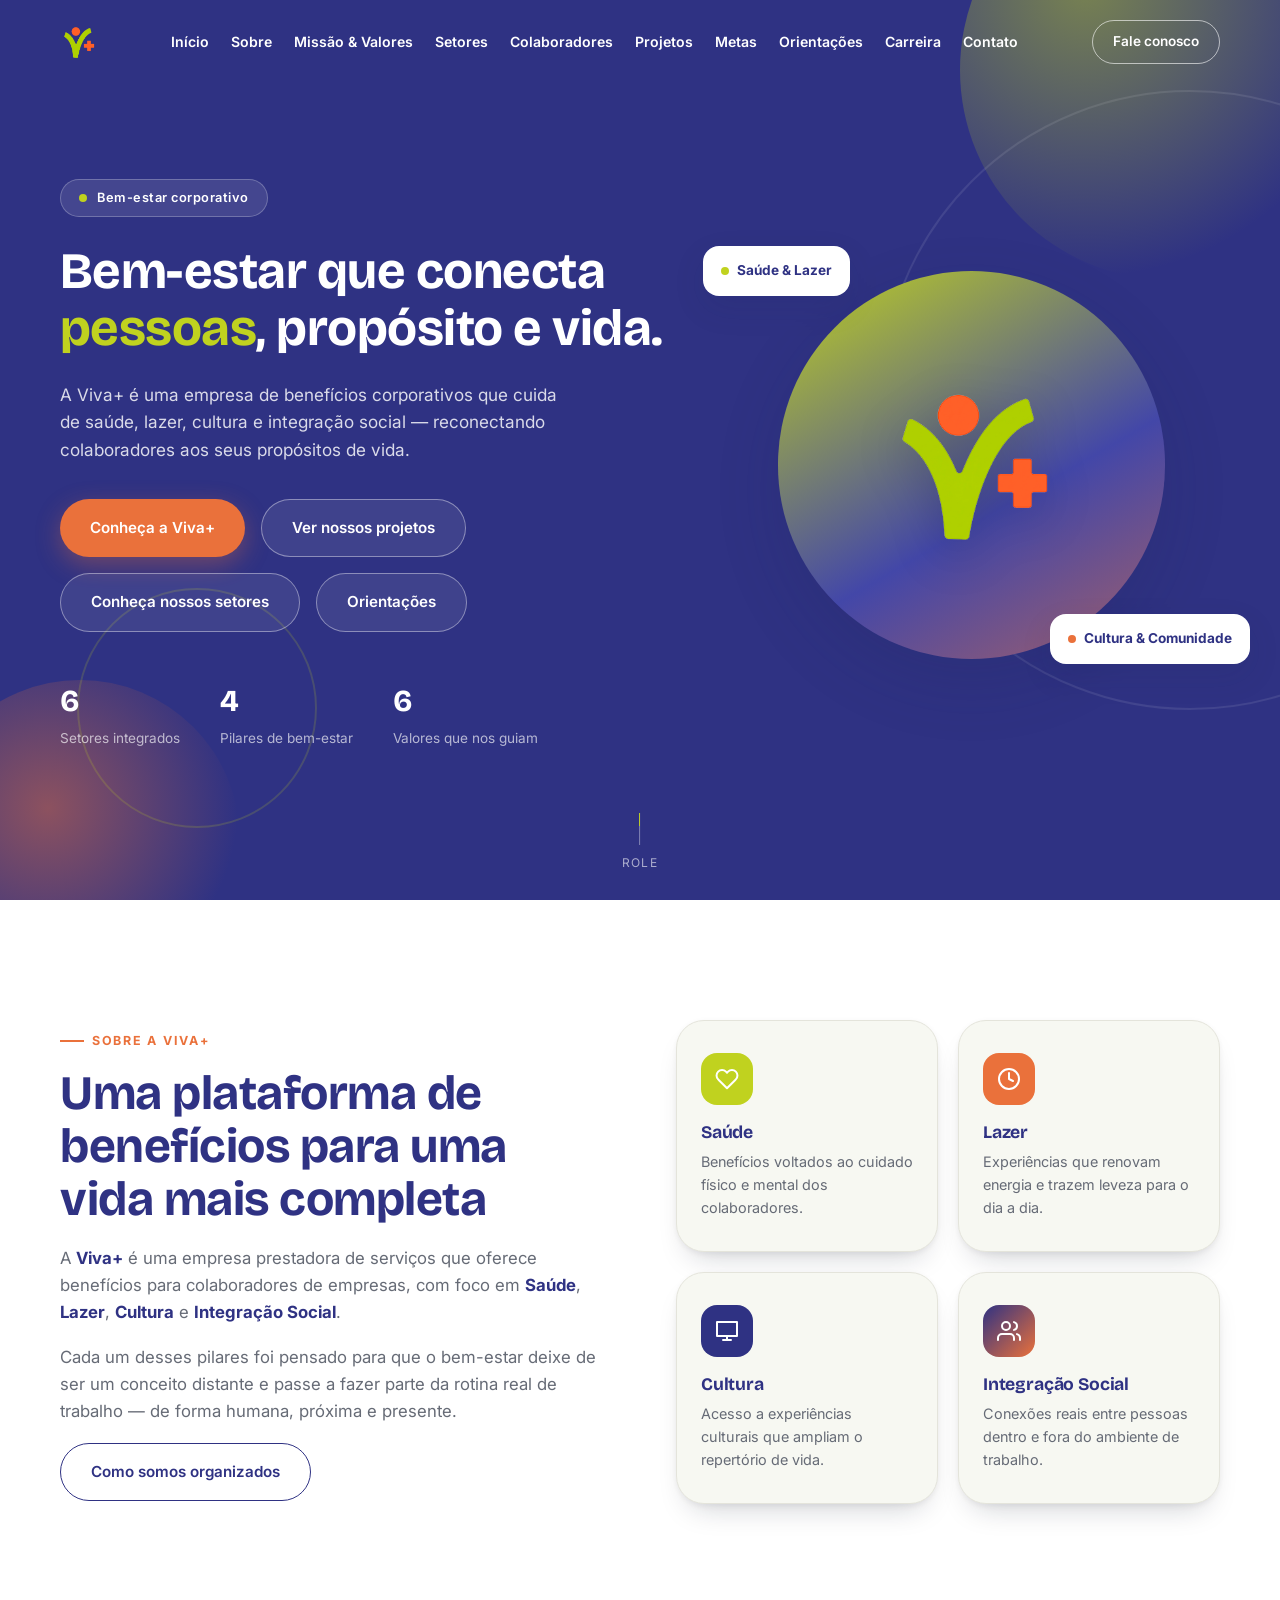
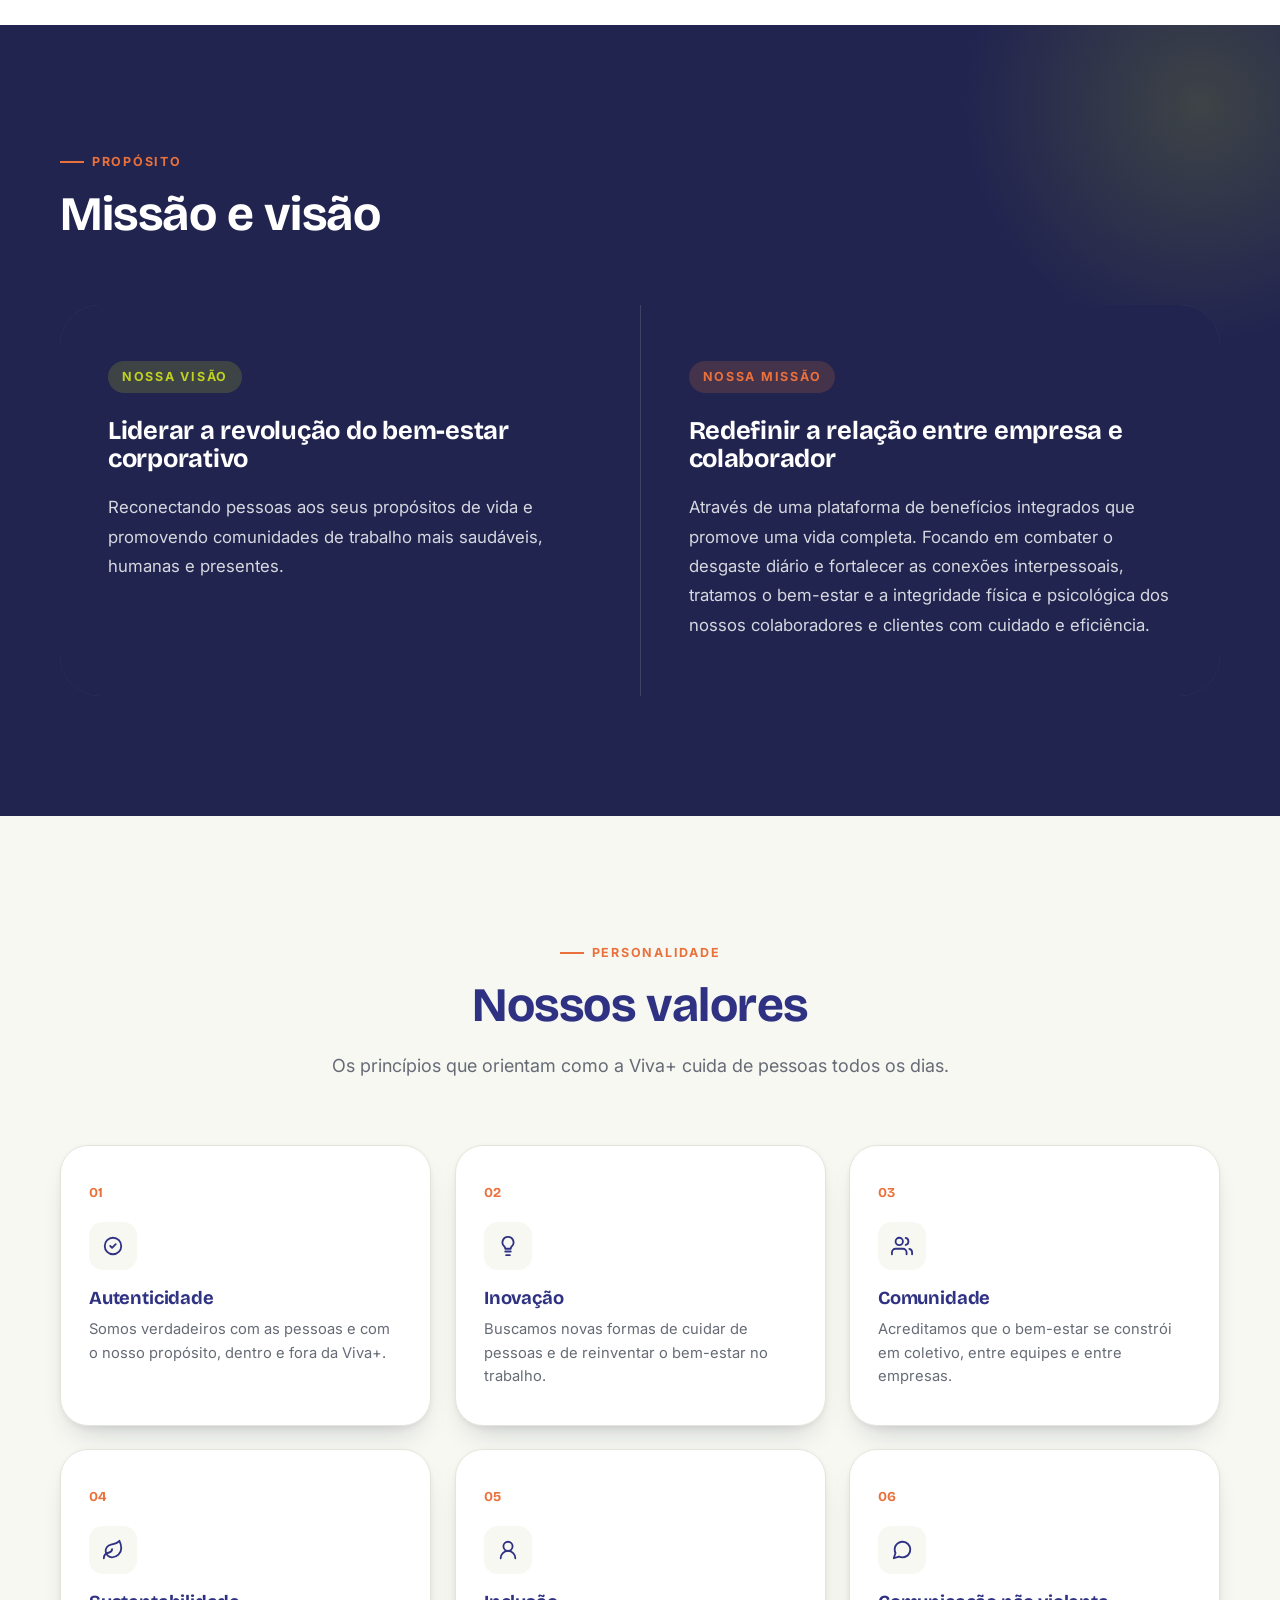
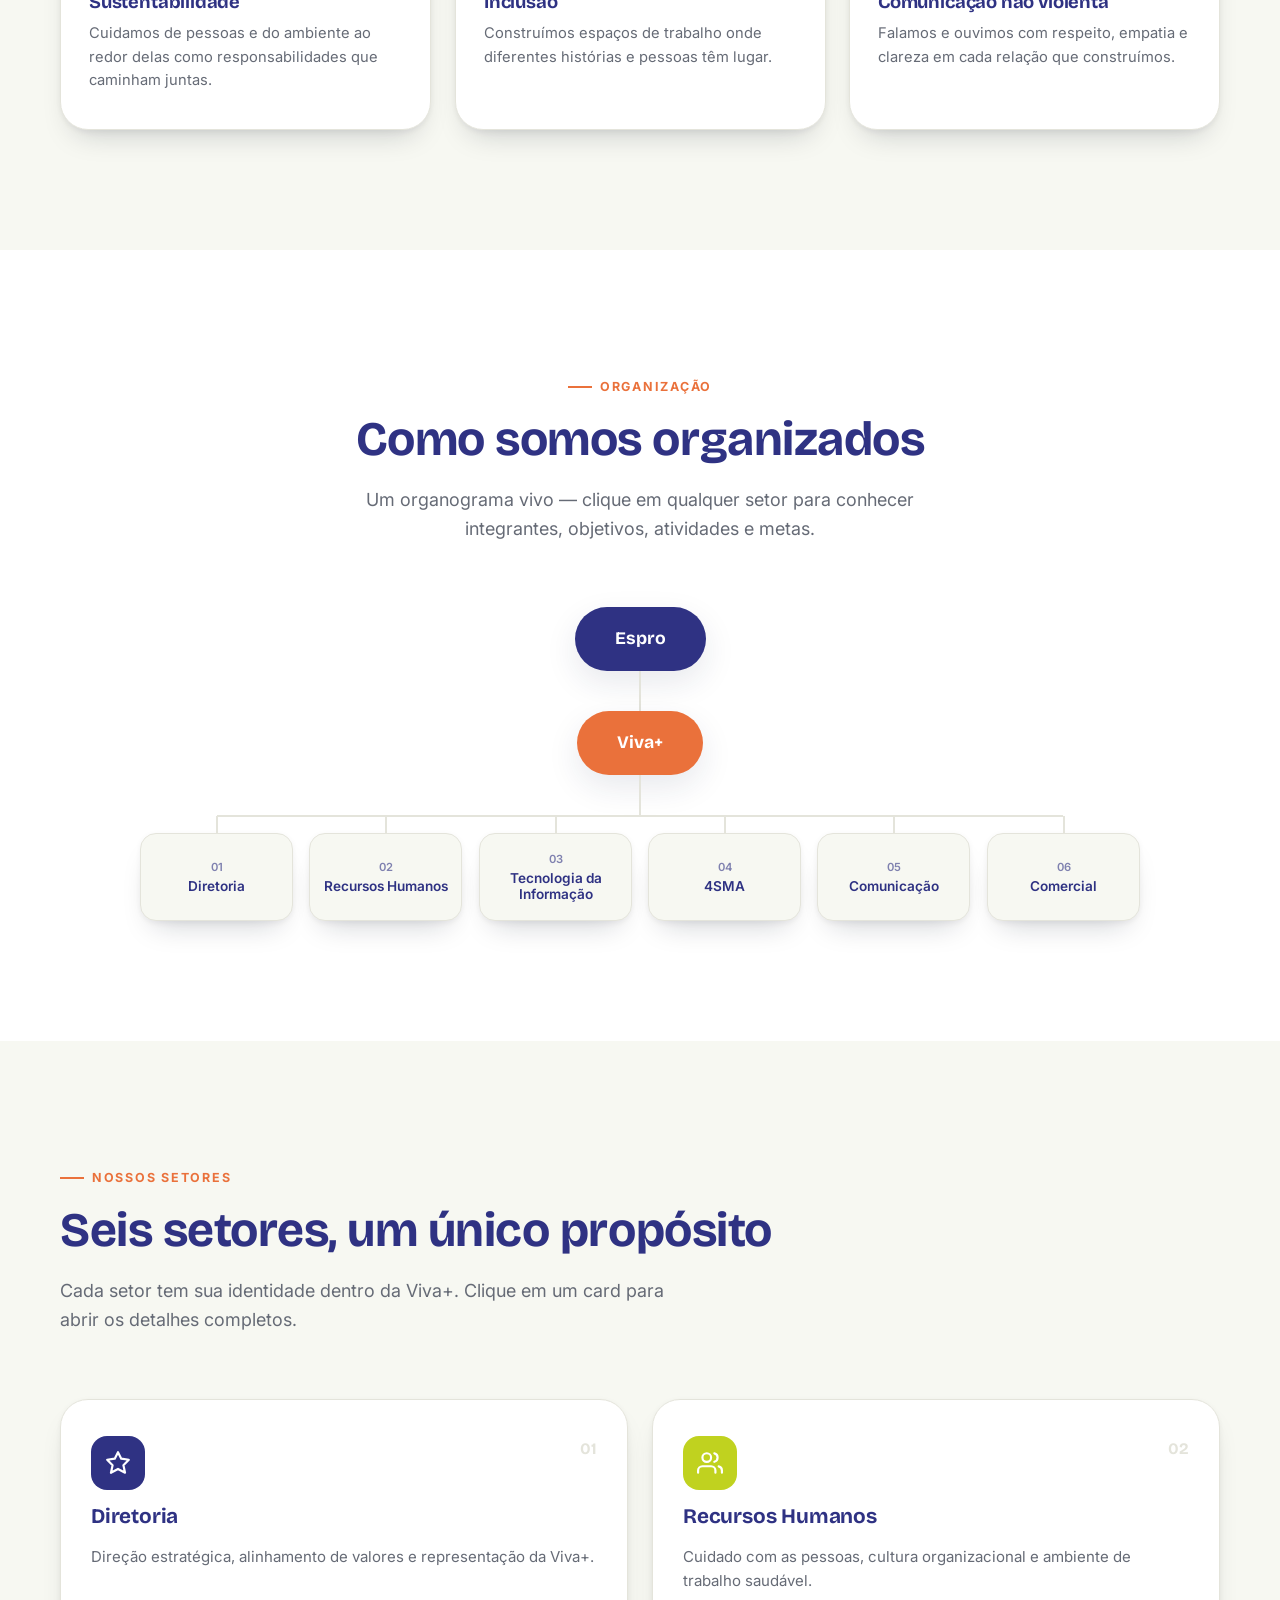
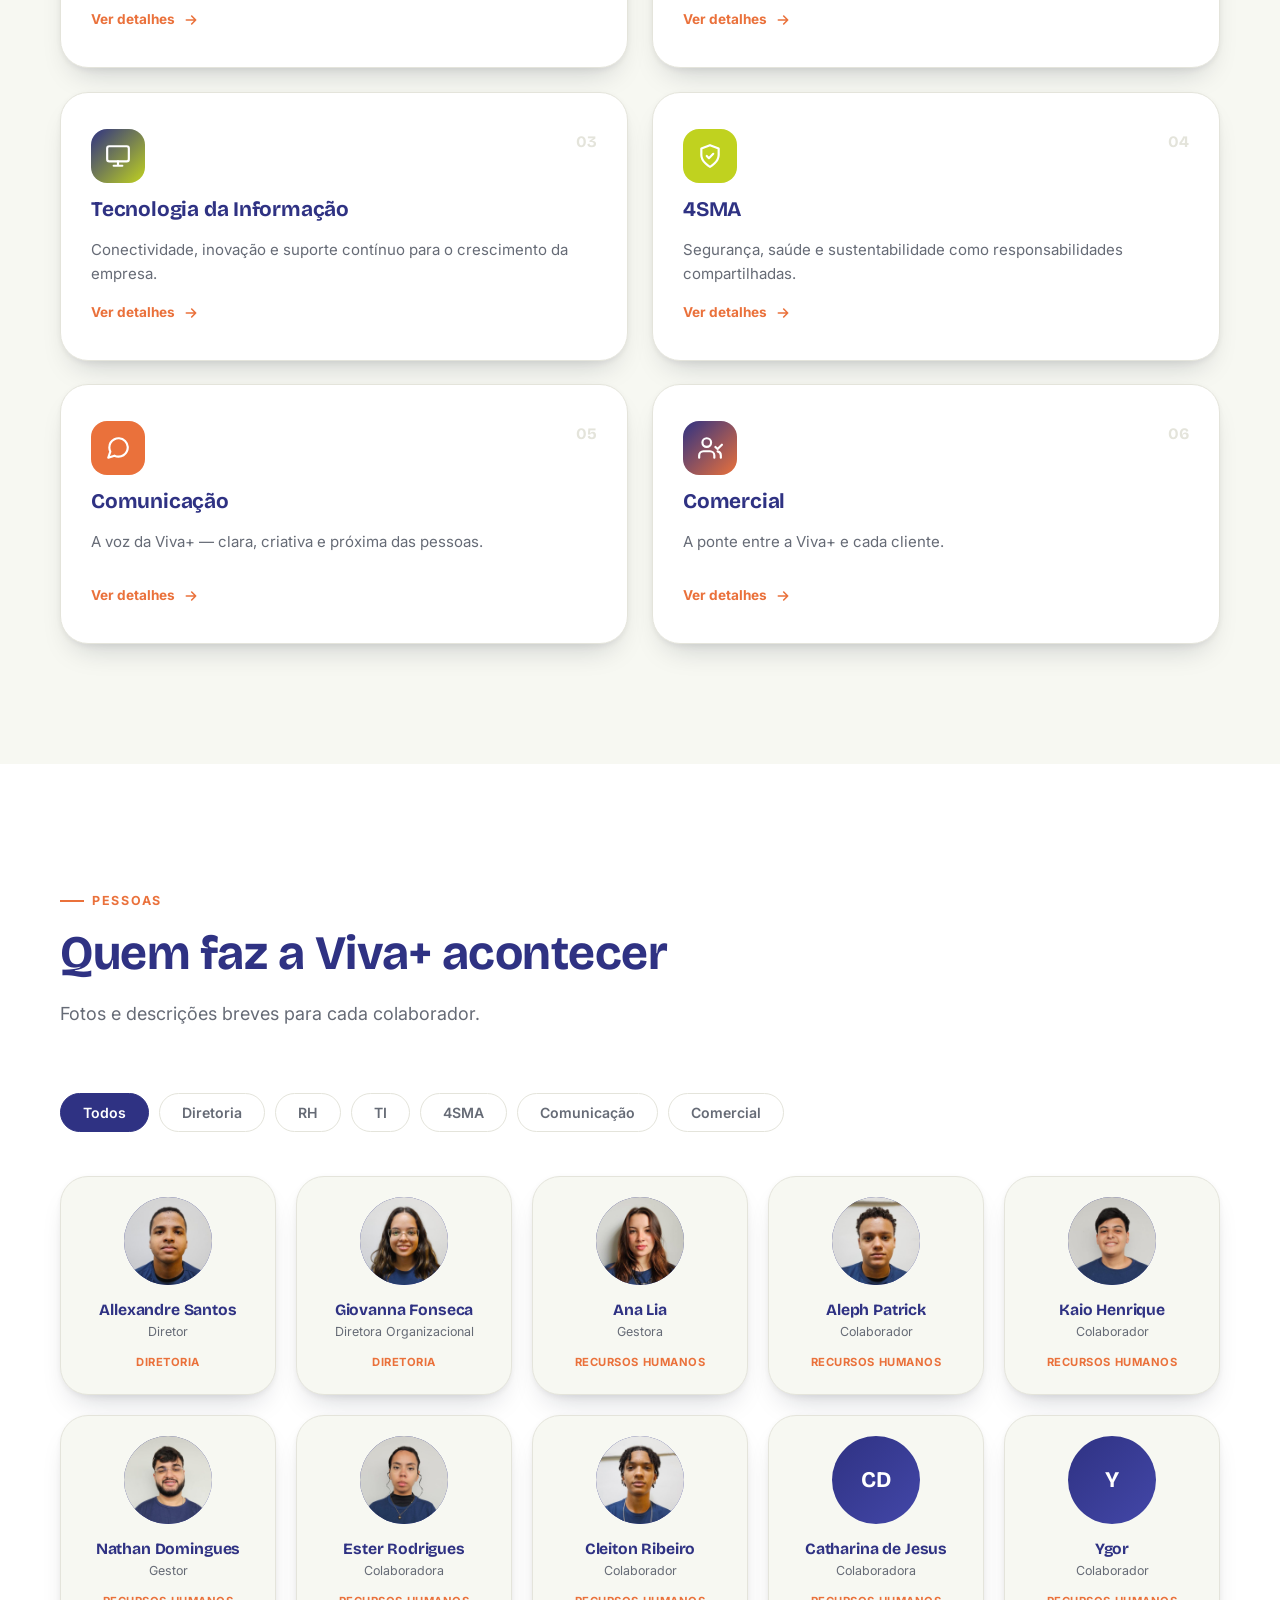
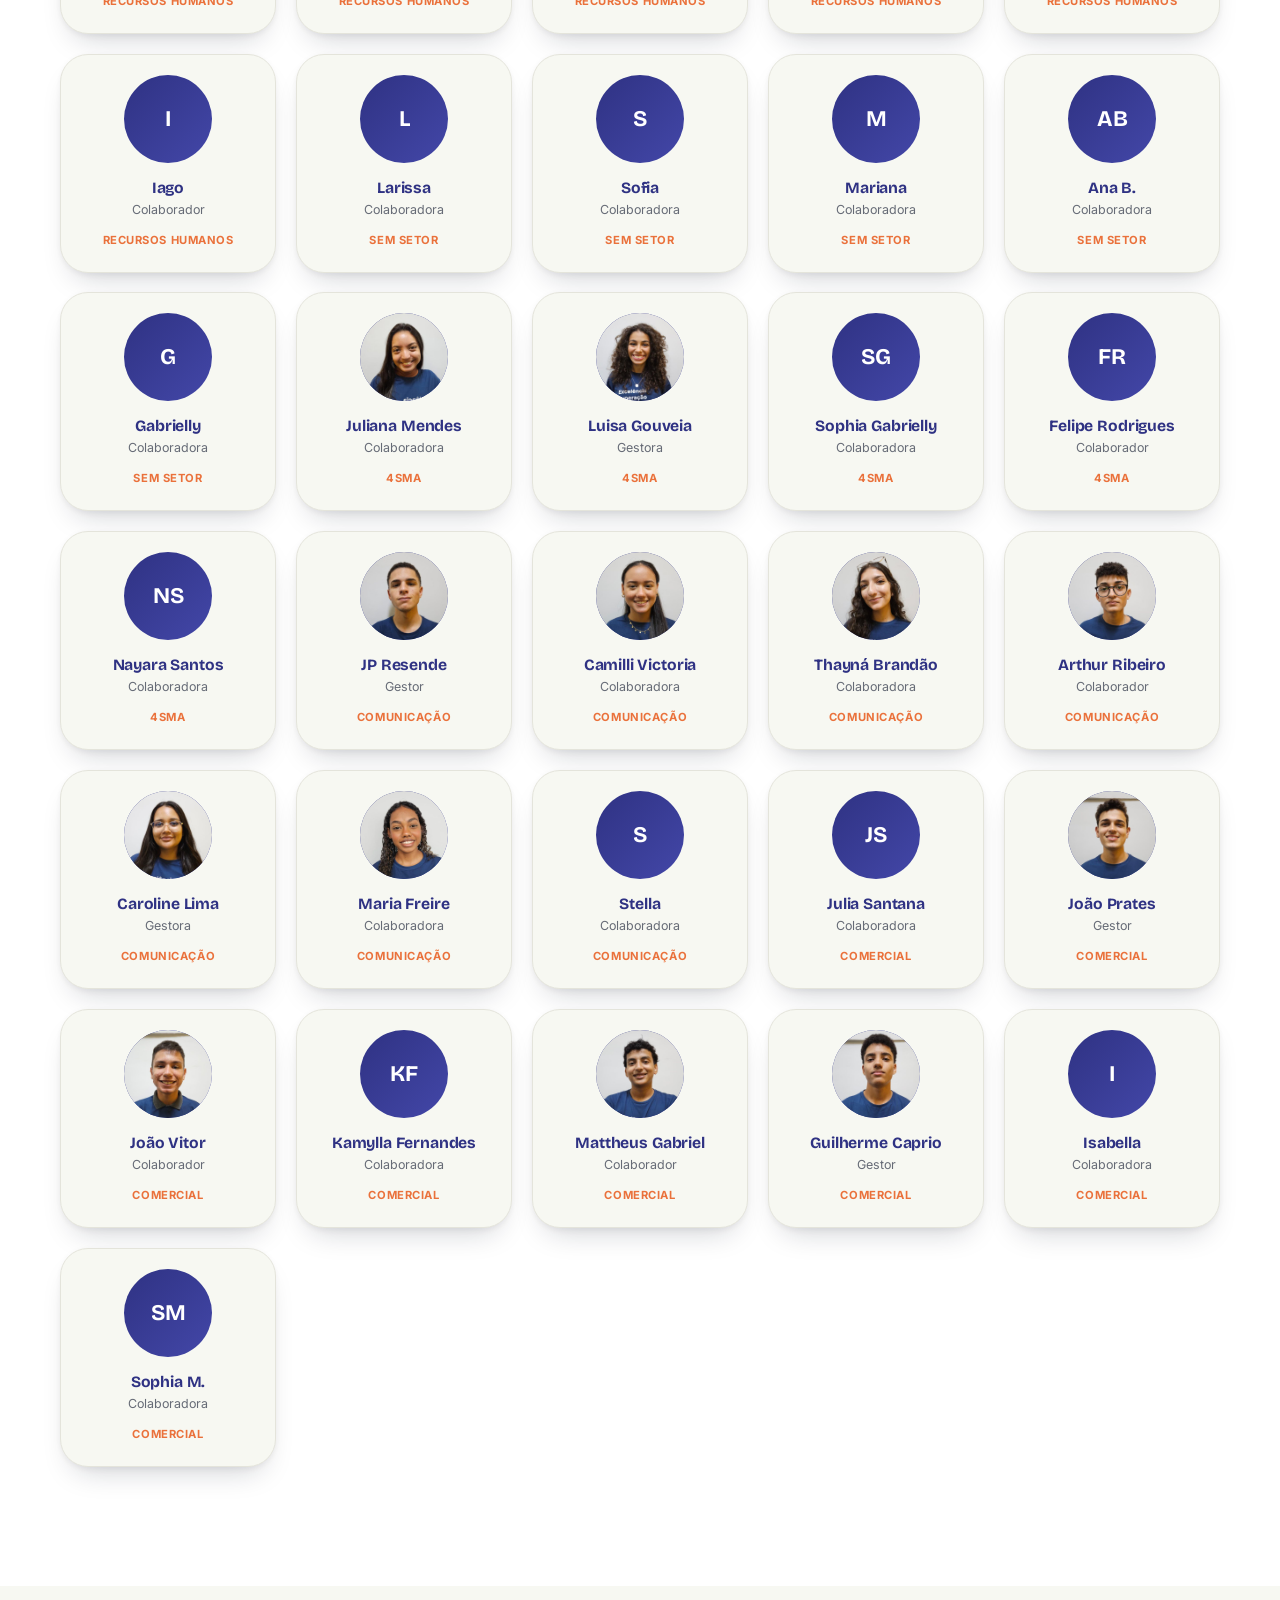
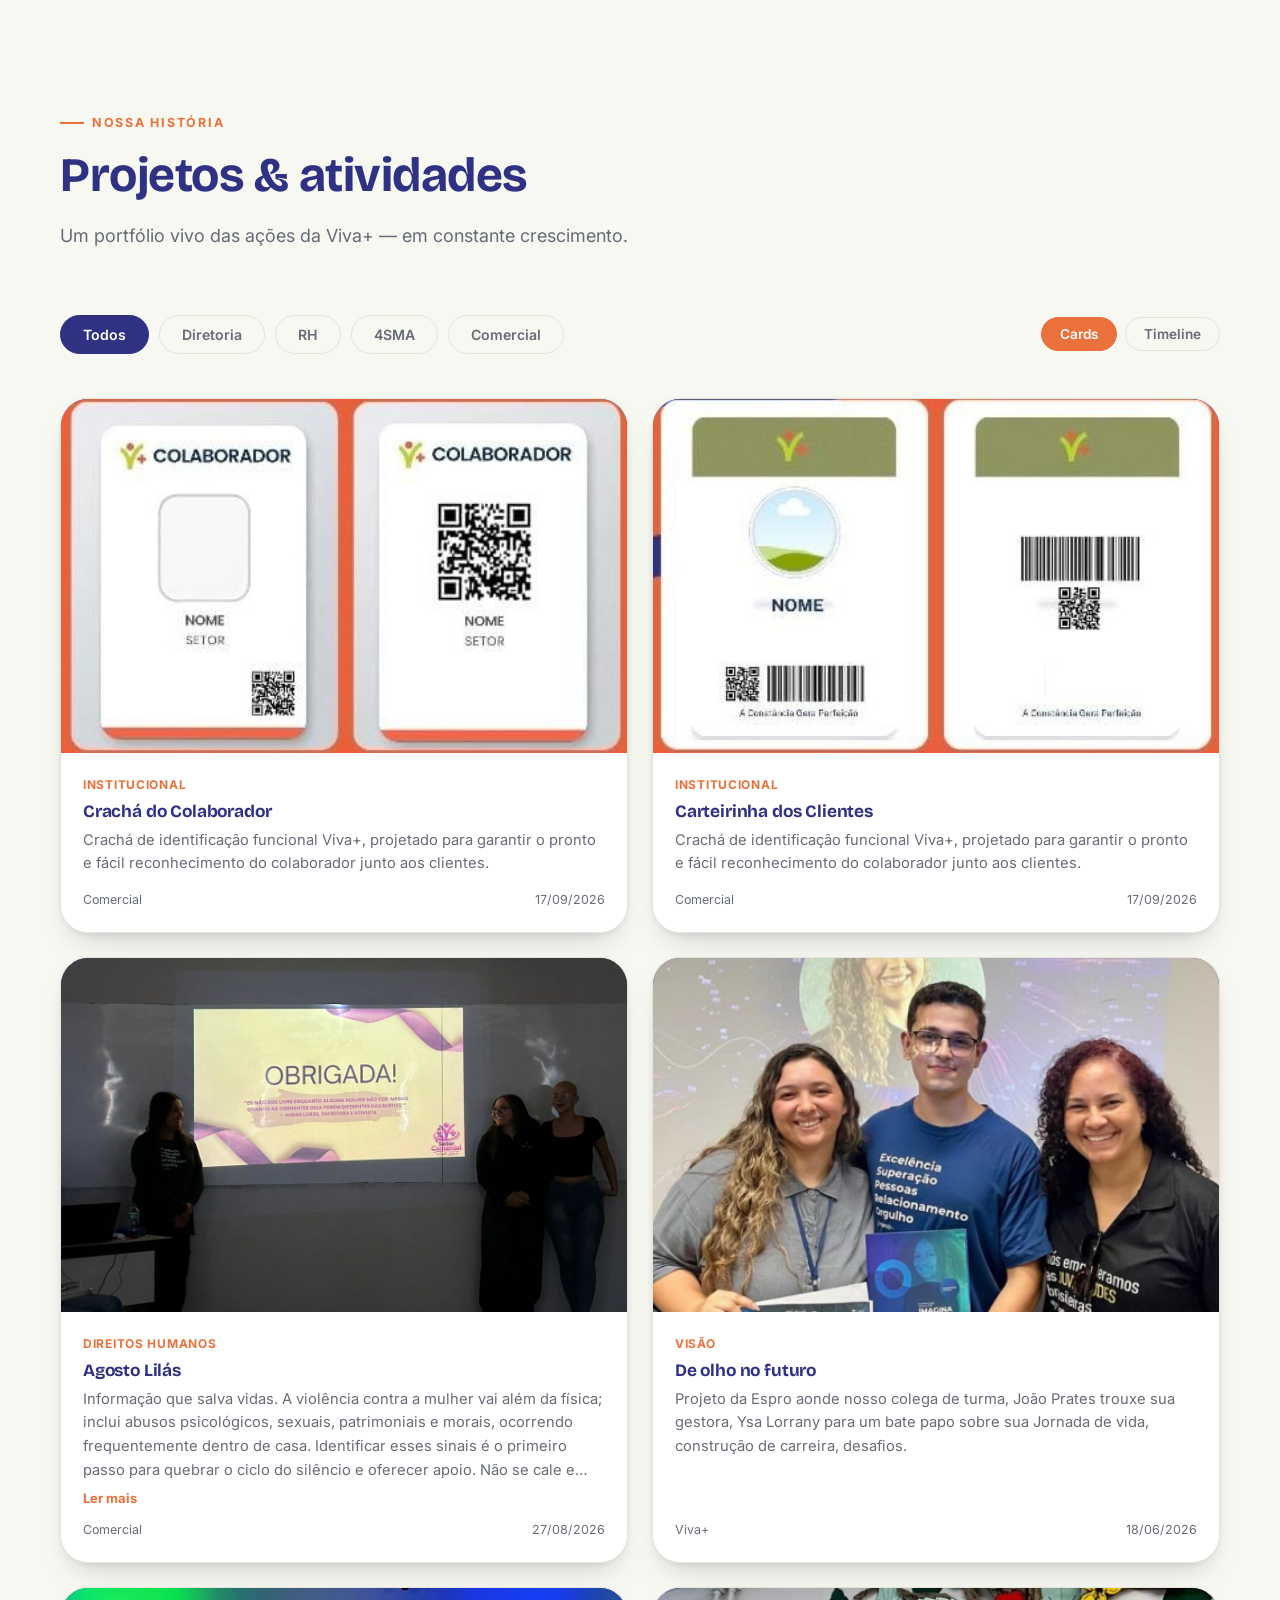
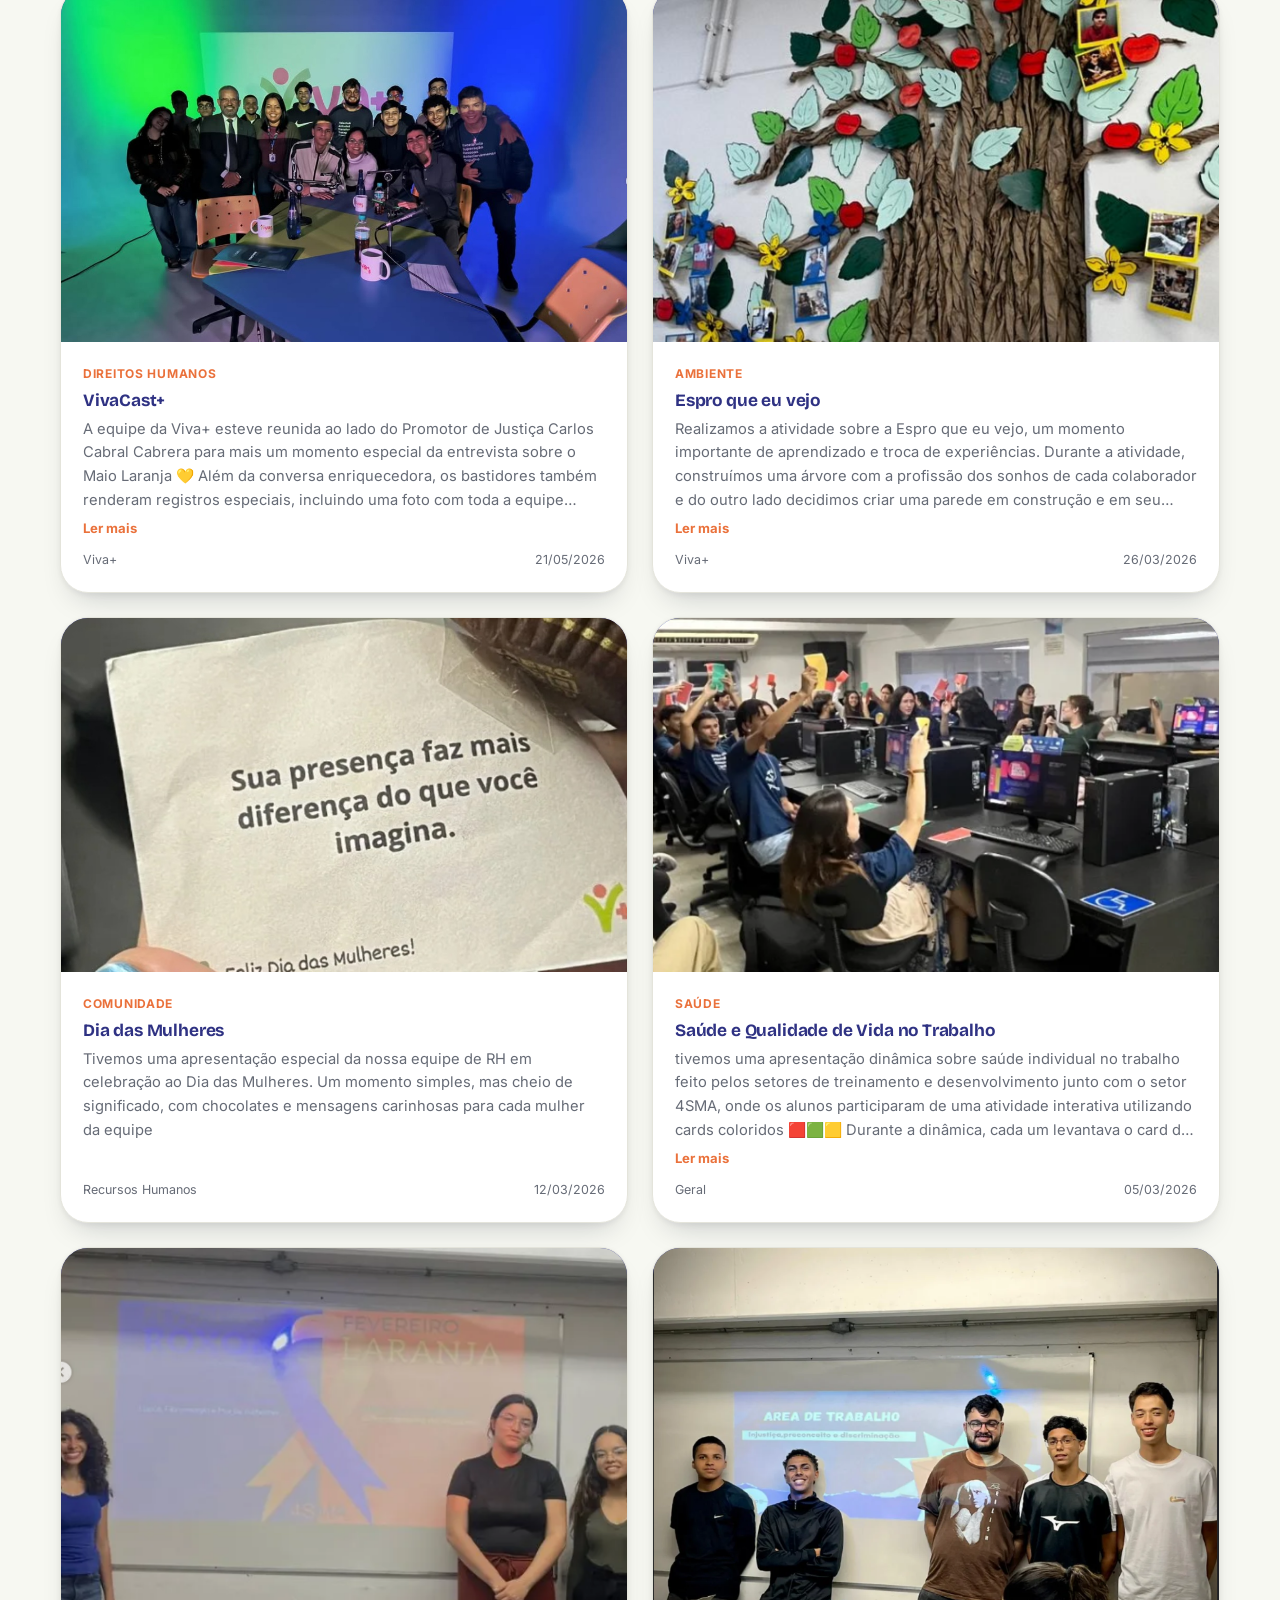
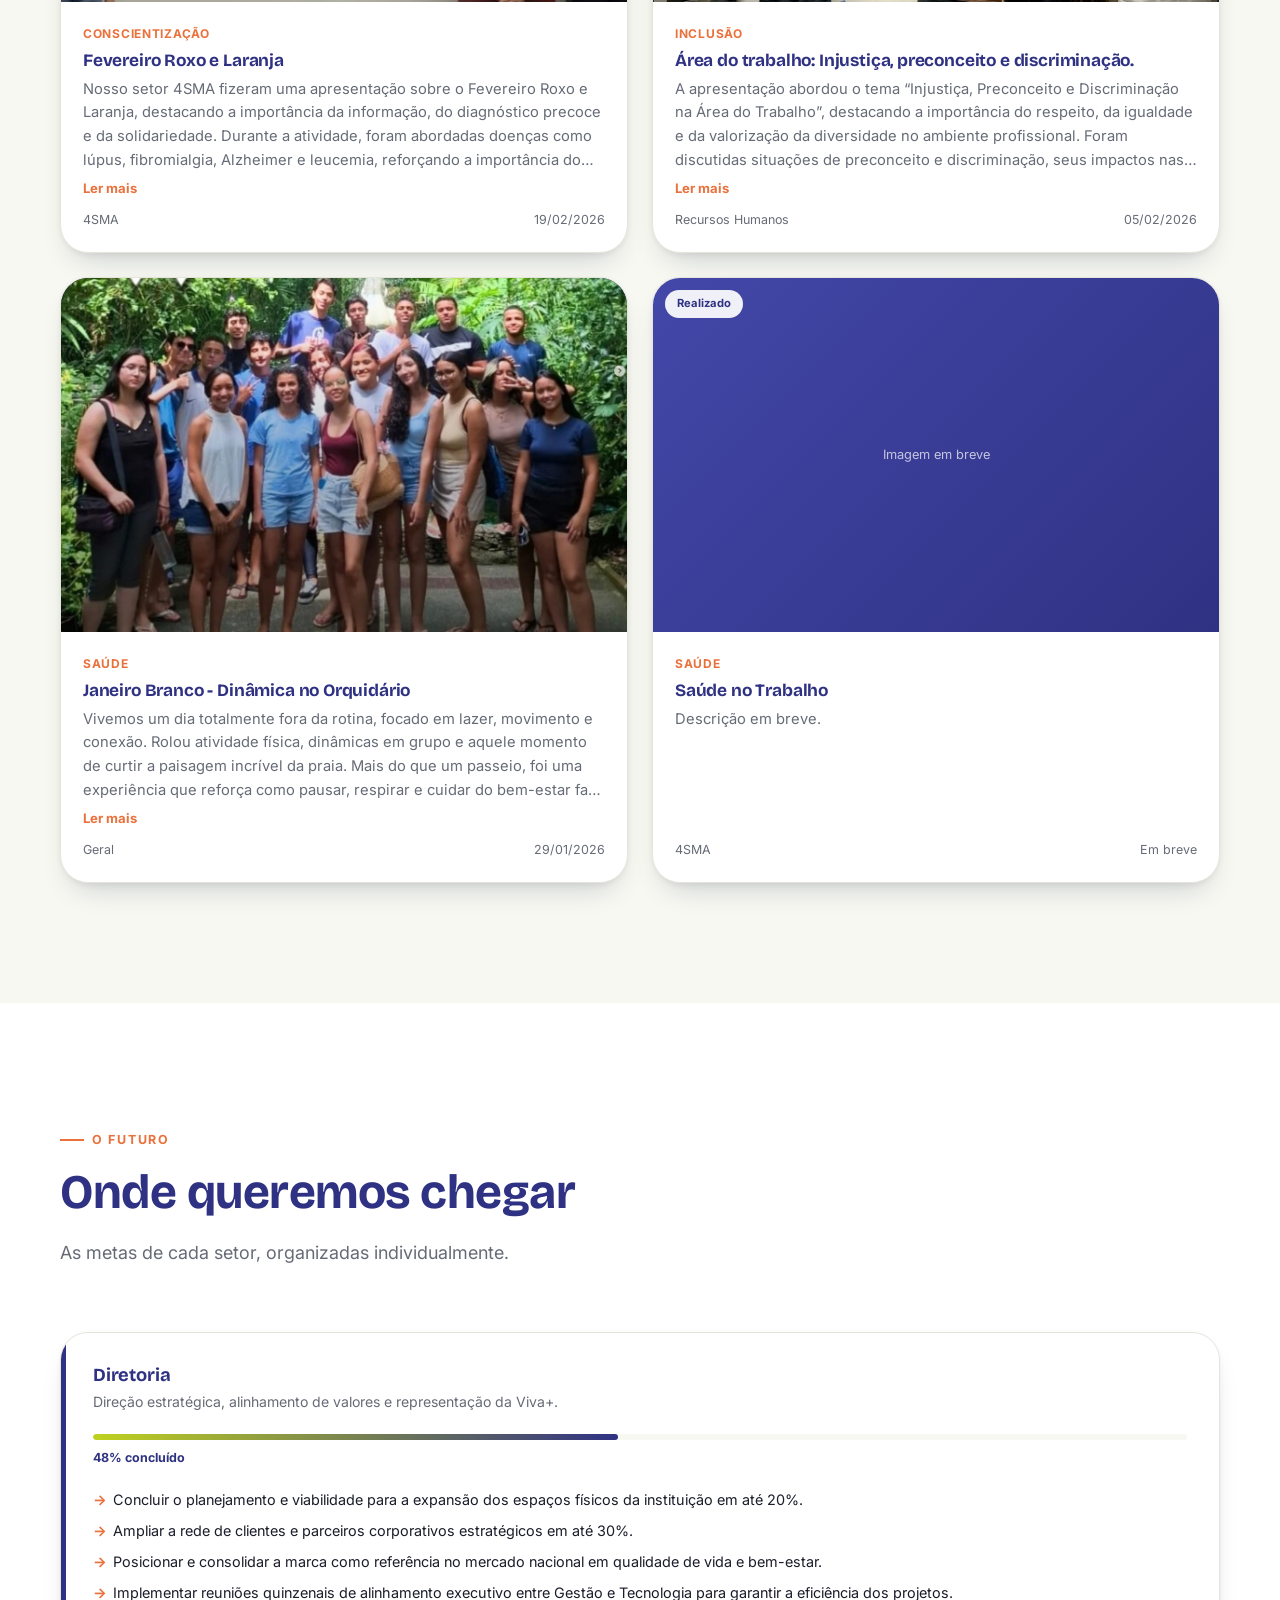
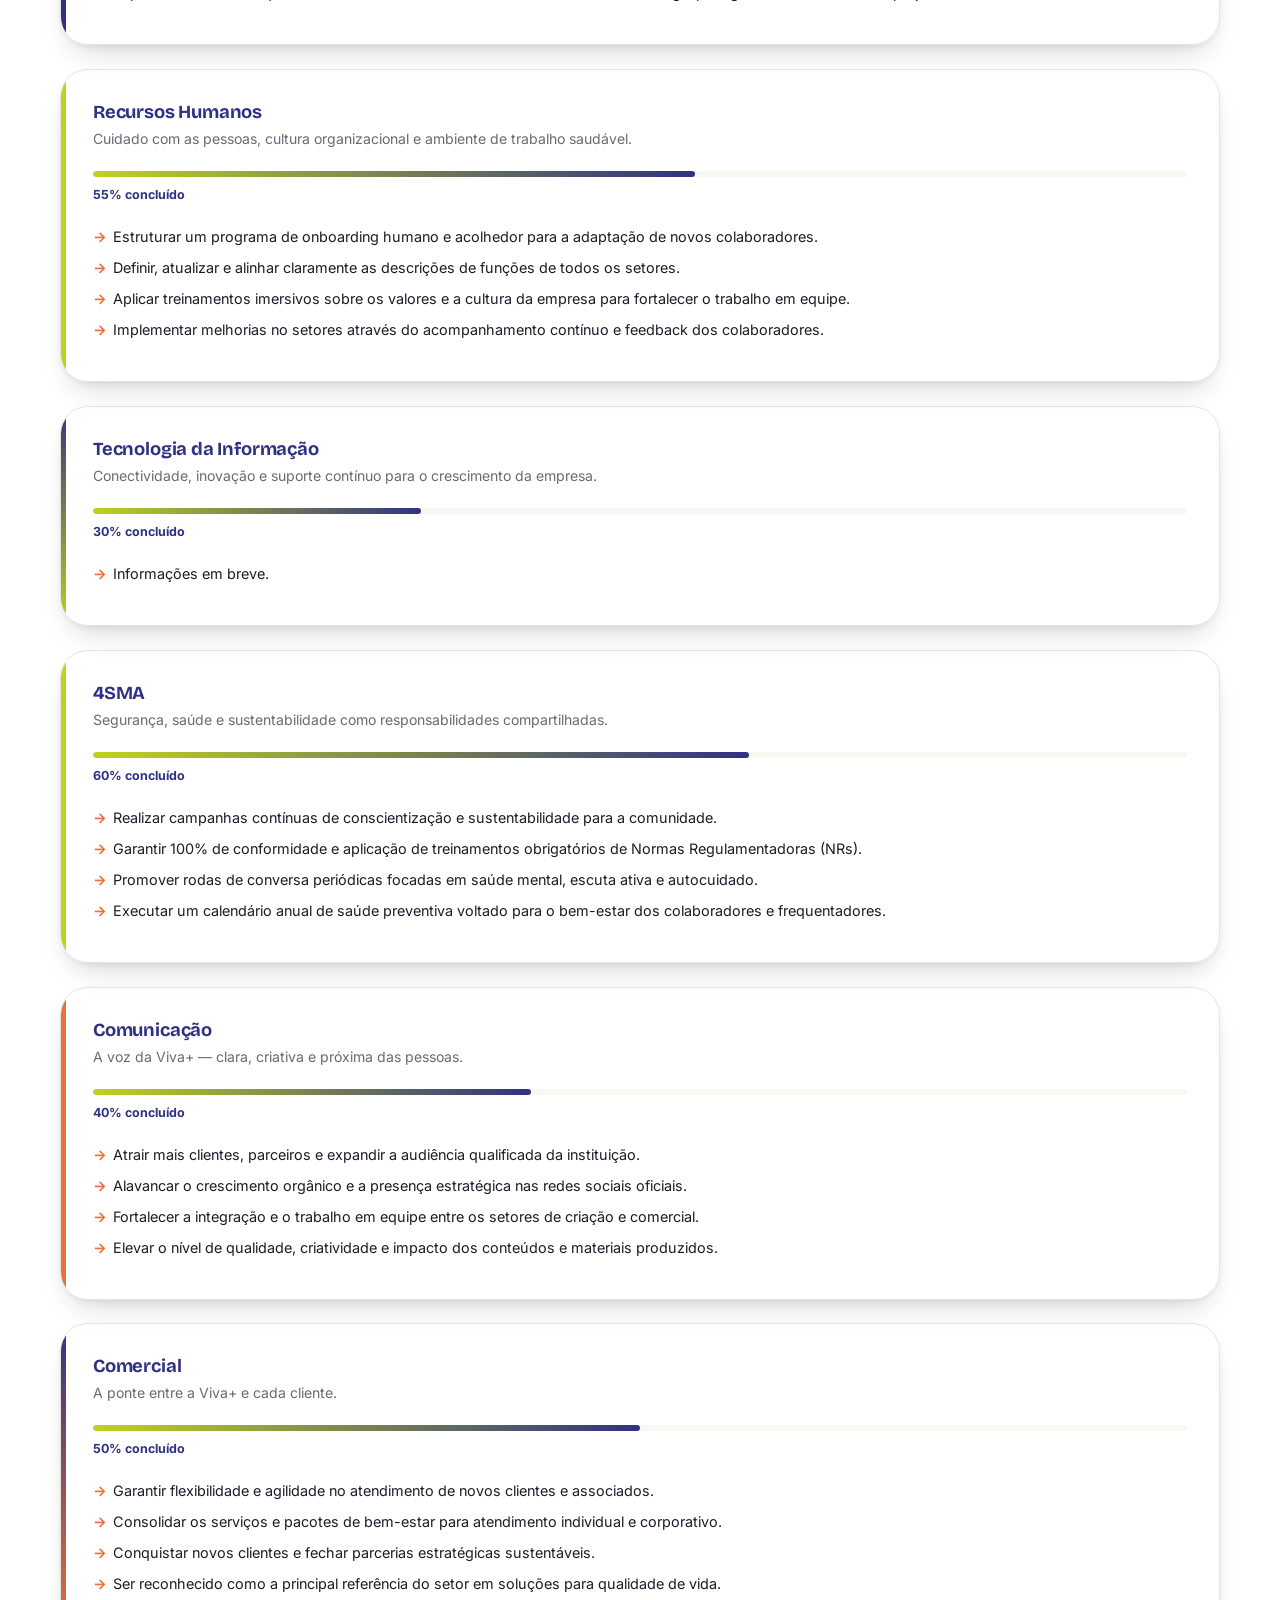
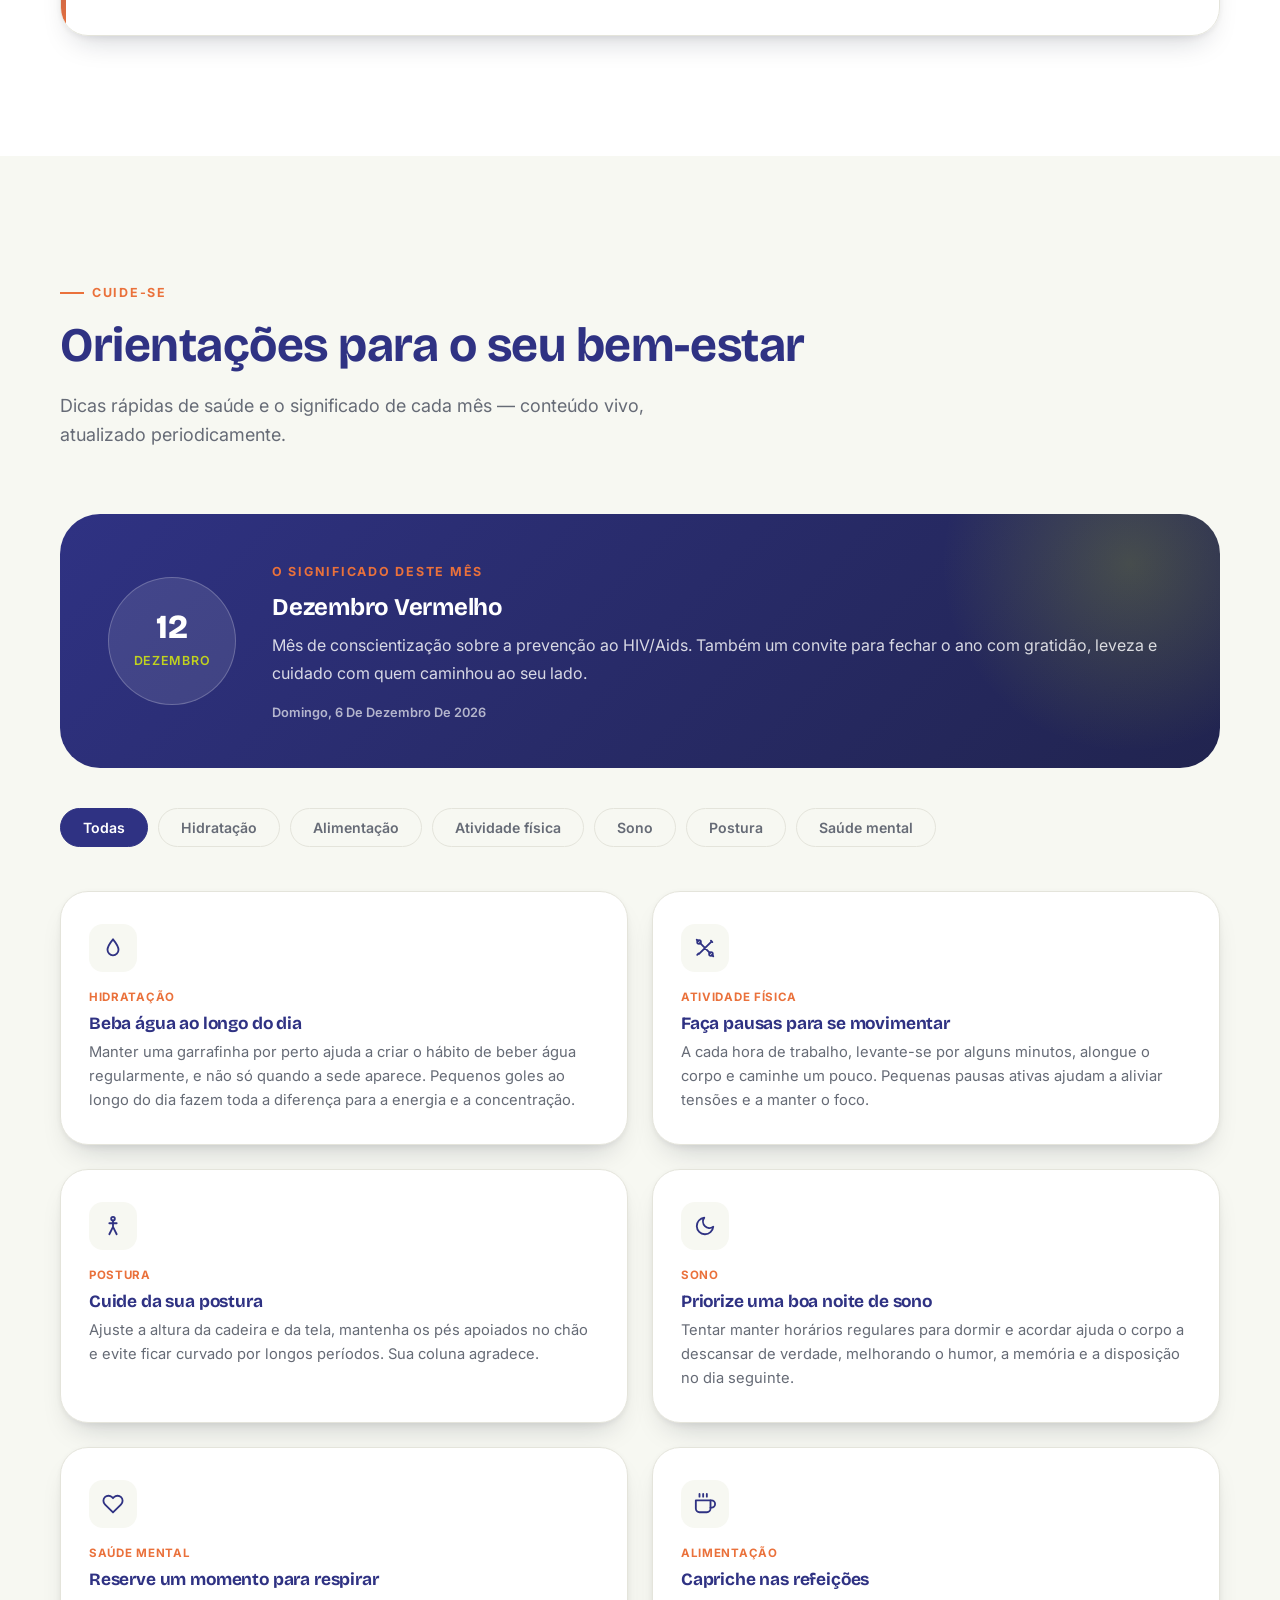
==== index.html @ c247c17c "Dá a identidade da Viva+ ao painel do Decap e organiza as coleções Tema com as cores e fontes do sit" ====
<!DOCTYPE html>
<html lang="pt-BR">
<head>
  <meta charset="UTF-8" />
  <meta name="viewport" content="width=device-width, initial-scale=1.0" />
  <title>Viva+ | Bem-estar, pessoas e propósito</title>
  <meta name="description" content="Viva+ é uma empresa de bem-estar corporativo que oferece benefícios em saúde, lazer, cultura e integração social, reconectando pessoas aos seus propósitos de vida." />

  <!-- Open Graph -->
  <meta property="og:title" content="Viva+ | Bem-estar, pessoas e propósito" />
  <meta property="og:description" content="Liderando a revolução do bem-estar corporativo: saúde, lazer, cultura e integração social para colaboradores e empresas." />
  <meta property="og:type" content="website" />
  <meta property="og:image" content="assets/images/logoviva.png" />
  <meta property="og:locale" content="pt_BR" />

  <link rel="icon" href="assets/images/logoviva.png" type="image/png" />
  <link rel="stylesheet" href="css/style.css" />
  <link rel="stylesheet" href="css/responsive.css" />
  <link rel="stylesheet" href="css/animations.css" />
</head>
<body>
  <a href="#main" class="skip-link">Pular para o conteúdo</a>

  <!-- ============ HEADER ============ -->
  <header class="site-header" id="siteHeader">
    <div class="container">
      <a href="#inicio" class="brand" aria-label="Viva+ — início">
        <img src="assets/images/logoviva.png" alt="Viva+" />
      </a>

      <nav class="nav-desktop" aria-label="Navegação principal">
        <a href="#inicio">Início</a>
        <a href="#sobre">Sobre</a>
        <a href="#missao-valores">Missão &amp; Valores</a>
        <a href="#setores">Setores</a>
        <a href="#colaboradores">Colaboradores</a>
        <a href="#projetos">Projetos</a>
        <a href="#metas">Metas</a>
        <a href="#orientacoes">Orientações</a>
        <a href="#carreira">Carreira</a>
        <a href="#contato">Contato</a>
      </nav>

      <div class="header-actions">
        <a href="#contato" class="btn btn-outline btn-sm">Fale conosco</a>
        <button class="menu-toggle" id="menuToggle" aria-label="Abrir menu" aria-expanded="false" aria-controls="navMobile">
          <span></span><span></span><span></span>
        </button>
      </div>
    </div>
  </header>

  <!-- ============ MENU MOBILE ============ -->
  <nav class="nav-mobile" id="navMobile" aria-label="Navegação mobile">
    <a href="#inicio">Início</a>
    <a href="#sobre">Sobre</a>
    <a href="#missao-valores">Missão &amp; Valores</a>
    <a href="#setores">Setores</a>
    <a href="#colaboradores">Colaboradores</a>
    <a href="#projetos">Projetos</a>
    <a href="#metas">Metas</a>
    <a href="#orientacoes">Orientações</a>
    <a href="#carreira">Carreira</a>
    <a href="#contato">Contato</a>
    <a href="#contato" class="btn btn-primary">Fale conosco</a>
  </nav>

  <main id="main">
    <!-- ============ HERO ============ -->
    <section class="hero" id="inicio">
      <div class="hero-bg" aria-hidden="true">
        <span class="hero-blob-green"></span>
        <span class="hero-blob-orange"></span>
        <span class="hero-ring hero-ring-1"></span>
        <span class="hero-ring hero-ring-2"></span>
      </div>

      <div class="container hero-content">
        <div class="hero-copy">
          <div class="hero-eyebrow"><span class="dot"></span> Bem-estar corporativo</div>
          <h1 class="hero-title">Bem-estar que conecta <span class="accent">pessoas</span>, propósito e vida.</h1>
          <p class="hero-sub">A Viva+ é uma empresa de benefícios corporativos que cuida de saúde, lazer, cultura e integração social — reconectando colaboradores aos seus propósitos de vida.</p>
          <div class="hero-ctas">
            <a href="#sobre" class="btn btn-primary">Conheça a Viva+</a>
            <a href="#projetos" class="btn btn-ghost">Ver nossos projetos</a>
            <a href="#setores" class="btn btn-ghost">Conheça nossos setores</a>
            <a href="#orientacoes" class="btn btn-ghost">Orientações</a>
          </div>
          <div class="hero-stats">
            <div class="hero-stat"><strong>6</strong><span>Setores integrados</span></div>
            <div class="hero-stat"><strong>4</strong><span>Pilares de bem-estar</span></div>
            <div class="hero-stat"><strong>6</strong><span>Valores que nos guiam</span></div>
          </div>
        </div>

        <div class="hero-visual" aria-hidden="true">
          <div class="hero-visual-core">
            <img src="assets/images/logoviva.png" alt="" />
          </div>
          <div class="hero-float hero-float-1"><span class="tag-dot"></span> Saúde &amp; Lazer</div>
          <div class="hero-float hero-float-2"><span class="tag-dot"></span> Cultura &amp; Comunidade</div>
        </div>
      </div>

      <div class="hero-scroll" aria-hidden="true"><span class="line"></span>Role</div>
    </section>

    <!-- ============ SOBRE ============ -->
    <section class="about" id="sobre">
      <div class="container about-grid">
        <div class="about-text reveal">
          <div class="section-eyebrow">Sobre a Viva+</div>
          <h2 class="section-title">Uma plataforma de benefícios para uma vida mais completa</h2>
          <p>A <strong>Viva+</strong> é uma empresa prestadora de serviços que oferece benefícios para colaboradores de empresas, com foco em <strong>Saúde</strong>, <strong>Lazer</strong>, <strong>Cultura</strong> e <strong>Integração Social</strong>.</p>
          <p>Cada um desses pilares foi pensado para que o bem-estar deixe de ser um conceito distante e passe a fazer parte da rotina real de trabalho — de forma humana, próxima e presente.</p>
          <a href="#setores" class="btn btn-outline">Como somos organizados</a>
        </div>

        <div class="pillars reveal-stagger" id="pillarsGrid" aria-label="Pilares da Viva+">
          <!-- gerado via main.js -->
        </div>
      </div>
    </section>

    <!-- ============ MISSÃO & VISÃO ============ -->
    <section class="mission" id="missao-valores">
      <div class="container">
        <div class="section-head reveal">
          <div class="section-eyebrow">Propósito</div>
          <h2 class="section-title">Missão e visão</h2>
        </div>

        <div class="mission-grid reveal">
          <div class="mission-card vision">
            <span class="mv-label">Nossa visão</span>
            <h3>Liderar a revolução do bem-estar corporativo</h3>
            <p>Reconectando pessoas aos seus propósitos de vida e promovendo comunidades de trabalho mais saudáveis, humanas e presentes.</p>
          </div>
          <div class="mission-card mission-item">
            <span class="mv-label">Nossa missão</span>
            <h3>Redefinir a relação entre empresa e colaborador</h3>
            <p>Através de uma plataforma de benefícios integrados que promove uma vida completa. Focando em combater o desgaste diário e fortalecer as conexões interpessoais, tratamos o bem-estar e a integridade física e psicológica dos nossos colaboradores e clientes com cuidado e eficiência.</p>
          </div>
        </div>
      </div>
    </section>

    <!-- ============ VALORES ============ -->
    <section class="values" id="valores">
      <div class="container">
        <div class="section-head center reveal">
          <div class="section-eyebrow">Personalidade</div>
          <h2 class="section-title">Nossos valores</h2>
          <p class="section-lead">Os princípios que orientam como a Viva+ cuida de pessoas todos os dias.</p>
        </div>

        <div class="values-grid" id="valuesGrid" aria-label="Valores da Viva+">
          <!-- gerado via main.js -->
        </div>
      </div>
    </section>

    <!-- ============ NOSSA ESTRUTURA ============ -->
    <section class="structure" id="estrutura">
      <div class="container">
        <div class="section-head center reveal">
          <div class="section-eyebrow">Organização</div>
          <h2 class="section-title">Como somos organizados</h2>
          <p class="section-lead">Um organograma vivo — clique em qualquer setor para conhecer integrantes, objetivos, atividades e metas.</p>
        </div>

        <div class="org-chart reveal">
          <div class="org-node">Espro</div>
          <div class="org-connector"></div>
          <div class="org-node org-node-accent">Viva+</div>
          <div class="org-connector"></div>
          <div class="org-level" id="orgLevel" aria-label="Setores da Viva+">
            <!-- gerado via setores.js -->
          </div>
        </div>
      </div>
    </section>

    <!-- ============ SETORES ============ -->
    <section class="sectors" id="setores">
      <div class="container">
        <div class="section-head reveal">
          <div class="section-eyebrow">Nossos setores</div>
          <h2 class="section-title">Seis setores, um único propósito</h2>
          <p class="section-lead">Cada setor tem sua identidade dentro da Viva+. Clique em um card para abrir os detalhes completos.</p>
        </div>

        <div class="sectors-grid" id="sectorsGrid" aria-label="Setores da Viva+">
          <!-- gerado via setores.js -->
        </div>
      </div>
    </section>

    <!-- ============ COLABORADORES ============ -->
    <section class="team" id="colaboradores">
      <div class="container">
        <div class="section-head reveal">
          <div class="section-eyebrow">Pessoas</div>
          <h2 class="section-title">Quem faz a Viva+ acontecer</h2>
          <p class="section-lead">Fotos e descrições breves para cada colaborador.</p>
        </div>

        <div class="filter-bar" id="teamFilters" role="group" aria-label="Filtrar colaboradores por setor">
          <!-- gerado via colaboradores.js -->
        </div>

        <div class="team-grid" id="teamGrid" aria-live="polite">
          <!-- gerado via colaboradores.js -->
        </div>
      </div>
    </section>

    <!-- ============ PROJETOS & ATIVIDADES ============ -->
    <section class="projects" id="projetos">
      <div class="container">
        <div class="section-head reveal">
          <div class="section-eyebrow">Nossa história</div>
          <h2 class="section-title">Projetos &amp; atividades</h2>
          <p class="section-lead">Um portfólio vivo das ações da Viva+ — em constante crescimento.</p>
        </div>

        <div class="projects-toolbar">
          <div class="filter-bar" id="projectFilters" role="group" aria-label="Filtrar projetos por setor">
            <!-- gerado via projetos.js -->
          </div>
          <div class="view-toggle" id="projectViewToggle" role="group" aria-label="Alternar visualização de projetos">
            <button data-view="grid" class="active">Cards</button>
            <button data-view="timeline">Timeline</button>
          </div>
        </div>

        <div class="projects-grid" id="projectsGrid" aria-live="polite">
          <!-- gerado via projetos.js -->
        </div>
        <div class="timeline" id="projectsTimeline" aria-live="polite">
          <!-- gerado via projetos.js -->
        </div>
      </div>
    </section>

    <!-- ============ METAS FUTURAS ============ -->
    <section class="goals" id="metas">
      <div class="container">
        <div class="section-head reveal">
          <div class="section-eyebrow">O futuro</div>
          <h2 class="section-title">Onde queremos chegar</h2>
          <p class="section-lead">As metas de cada setor, organizadas individualmente.</p>
        </div>

        <div class="goals-grid" id="goalsGrid" aria-label="Metas por setor">
          <!-- gerado via main.js -->
        </div>
      </div>
    </section>

    <!-- ============ ORIENTAÇÕES ============ -->
    <section class="guidance" id="orientacoes">
      <div class="container">
        <div class="section-head reveal">
          <div class="section-eyebrow">Cuide-se</div>
          <h2 class="section-title">Orientações para o seu bem-estar</h2>
          <p class="section-lead">Dicas rápidas de saúde e o significado de cada mês — conteúdo vivo, atualizado periodicamente.</p>
        </div>

        <div class="month-spotlight reveal" id="monthSpotlight" aria-live="polite">
          <!-- gerado via orientacoes.js -->
        </div>

        <div class="filter-bar" id="guidanceFilters" role="group" aria-label="Filtrar orientações por categoria">
          <!-- gerado via orientacoes.js -->
        </div>

        <div class="guidance-grid" id="guidanceGrid" aria-live="polite">
          <!-- gerado via orientacoes.js -->
        </div>
      </div>
    </section>

    <!-- ============ CARREIRA (AGENTE DE IA) ============ -->
    <section class="career" id="carreira">
      <div class="container career-grid">
        <div class="career-copy reveal">
          <div class="section-eyebrow">Orientação de carreira</div>
          <h2 class="section-title">Vamos encontrar o seu lugar na Viva+?</h2>
          <p class="section-lead">Envie seu currículo para o nosso agente de IA: ele analisa o seu perfil e sugere as áreas administrativas que mais combinam com você.</p>

          <ol class="career-steps">
            <li>
              <span class="career-step-num">01</span>
              <div><strong>Preencha seus dados</strong><span>Nome, e-mail e as áreas que despertam seu interesse.</span></div>
            </li>
            <li>
              <span class="career-step-num">02</span>
              <div><strong>Anexe o currículo</strong><span>Arquivo em PDF ou DOCX, com até 5 MB.</span></div>
            </li>
            <li>
              <span class="career-step-num">03</span>
              <div><strong>Receba a análise</strong><span>O agente indica as áreas com maior afinidade ao seu perfil.</span></div>
            </li>
          </ol>

          <div class="career-privacy">
            <svg width="20" height="20" viewBox="0 0 24 24" fill="none" stroke="currentColor" stroke-width="2" stroke-linecap="round" stroke-linejoin="round" aria-hidden="true"><path d="M12 22s8-4 8-10V5l-8-3-8 3v7c0 6 8 10 8 10z"/><path d="m9 12 2 2 4-4"/></svg>
            <p><strong>Privacidade e LGPD:</strong> seus dados e arquivos ficam em ambiente privado e seguro e são usados apenas para a orientação de carreira.</p>
          </div>

          <a href="https://agenteia-vivaplus.onrender.com" target="_blank" rel="noopener" class="btn btn-outline career-open">
            Abrir em nova aba
            <svg width="16" height="16" viewBox="0 0 24 24" fill="none" stroke="currentColor" stroke-width="2" stroke-linecap="round" stroke-linejoin="round" aria-hidden="true"><path d="M15 3h6v6"/><path d="M10 14 21 3"/><path d="M18 13v6a2 2 0 0 1-2 2H5a2 2 0 0 1-2-2V8a2 2 0 0 1 2-2h6"/></svg>
          </a>
        </div>

        <div class="career-frame reveal" id="careerFrame" data-agent-url="https://agenteia-vivaplus.onrender.com">
          <div class="career-frame-bar" aria-hidden="true">
            <span class="career-frame-dots"><i></i><i></i><i></i></span>
            <span class="career-frame-title"><span class="dot"></span> Agente de carreira Viva+</span>
          </div>
          <div class="career-frame-body">
            <div class="career-loader" id="careerLoader" role="status" aria-live="polite">
              <span class="career-spinner" aria-hidden="true"></span>
              <p class="career-loader-text" id="careerLoaderText">Carregando o agente…</p>
              <a href="https://agenteia-vivaplus.onrender.com" target="_blank" rel="noopener" class="career-loader-link" id="careerLoaderLink" hidden>Abrir em nova aba →</a>
            </div>
            <!-- o src é definido por js/carreira.js quando a seção se aproxima da tela -->
            <iframe id="careerIframe" title="Agente de orientação de carreira da Viva+" referrerpolicy="strict-origin-when-cross-origin"></iframe>
          </div>
        </div>
      </div>
    </section>

    <!-- ============ CITAÇÃO / ENCERRAMENTO ============ -->
    <section class="closing" aria-label="Citação de encerramento">
      <div class="container">
        <p class="closing-quote reveal">"O que vale na vida não é o ponto de partida e sim a caminhada. Caminhando e semeando, no fim, terás o que colher."</p>
        <p class="closing-author reveal">Cora Coralina</p>
      </div>
    </section>

    <!-- ============ CONTATO ============ -->
    <section class="about contact" id="contato">
      <div class="container about-grid">
        <div class="about-text reveal">
          <div class="section-eyebrow">Contato</div>
          <h2 class="section-title">Vamos conversar sobre bem-estar?</h2>
          <p>Preencha o formulário e nossa equipe entrará em contato para apresentar a Viva+.</p>
          <p class="contact-info">
            <strong>Site:</strong> vivaplus.netlify.app<br />
            <strong>Instagram:</strong> @vivamaiis_
          </p>
        </div>

        <form class="contact-form reveal" id="contactForm">
          <div>
            <label for="contactName">Nome</label>
            <input id="contactName" name="nome" type="text" required />
          </div>
          <div>
            <label for="contactEmail">E-mail</label>
            <input id="contactEmail" name="email" type="email" required />
          </div>
          <div>
            <label for="contactMessage">Mensagem</label>
            <textarea id="contactMessage" name="mensagem" rows="4" required></textarea>
          </div>
          <button type="submit" class="btn btn-primary">Enviar mensagem</button>
        </form>
      </div>
    </section>
  </main>

  <!-- ============ FOOTER ============ -->
  <footer class="site-footer">
    <div class="container">
      <div class="footer-grid reveal">
        <div class="footer-brand">
          <img src="assets/images/logo.png" alt="Viva+" />
          <p>Bem-estar corporativo que conecta pessoas, propósito e vida — através de saúde, lazer, cultura e integração social.</p>
        </div>
        <div class="footer-col">
          <h4>Navegação</h4>
          <a href="#sobre">Sobre</a>
          <a href="#missao-valores">Missão &amp; Valores</a>
          <a href="#setores">Setores</a>
          <a href="#projetos">Projetos</a>
        </div>
        <div class="footer-col">
          <h4>Empresa</h4>
          <a href="#colaboradores">Colaboradores</a>
          <a href="#metas">Metas futuras</a>
          <a href="#orientacoes">Orientações</a>
          <a href="#carreira">Carreira</a>
          <a href="#contato">Contato</a>
        </div>
        <div class="footer-col">
          <h4>Contato</h4>
          <span>vivaplus.netlify.app</span>
          <span>@vivamaiis_</span>
        </div>
      </div>

      <div class="footer-bottom">
        <span>© <span id="currentYear"></span> Viva+. Todos os direitos reservados.</span>
        <div class="footer-social">
          <a href="https://instagram.com/vivamaiis_" target="_blank" rel="noopener" aria-label="Instagram da Viva+">
            <svg width="16" height="16" viewBox="0 0 24 24" fill="none" stroke="currentColor" stroke-width="2"><rect x="2" y="2" width="20" height="20" rx="5"/><circle cx="12" cy="12" r="4"/><circle cx="17.5" cy="6.5" r="1"/></svg>
          </a>
        </div>
      </div>
    </div>
  </footer>

  <!-- ============ MODAL DE SETOR ============ -->
  <div class="modal-overlay" id="sectorModal" role="dialog" aria-modal="true" aria-labelledby="sectorModalTitle" aria-hidden="true">
    <div class="modal-panel" id="sectorModalPanel" tabindex="-1"></div>
  </div>

  <!-- ============ TOAST ============ -->
  <div class="toast" id="toast" role="status" aria-live="polite"></div>

  <script src="js/imagens.js"></script>
  <script src="js/data.js"></script>
  <script src="js/colaboradores.js"></script>
  <script src="js/icones-setores.js"></script>
  <script src="js/setores.js"></script>
  <script src="js/projetos.js"></script>
  <script src="js/orientacoes.js"></script>
  <script src="js/carreira.js"></script>
  <script src="js/main.js"></script>
  <script src="js/tilt.js"></script>

  <!-- Necessário apenas se o painel /admin usar o backend "git-gateway"
       (Netlify Identity). Convites/recuperação de senha chegam por e-mail
       apontando para a home do site — este trecho redireciona quem loga
       direto para /admin/. Veja o README, seção "Painel de administração". -->
  <script src="https://identity.netlify.com/v1/netlify-identity-widget.js"></script>
  <script>
    if (window.netlifyIdentity) {
      window.netlifyIdentity.on("init", (user) => {
        if (!user) {
          window.netlifyIdentity.on("login", () => {
            document.location.href = "/admin/";
          });
        }
      });
    }
  </script>
</body>
</html>
---- css/style.css ----
/* =========================================================
   VIVA+ — style.css
   Design system + layout principal
   ========================================================= */

/* ---------- FONTS ---------- */
@import url('https://fonts.googleapis.com/css2?family=Bricolage+Grotesque:opsz,wght@12..96,400..800&family=Inter:wght@400;500;600;700&display=swap');

/* ---------- DESIGN TOKENS ---------- */
:root {
  /* Cores oficiais Viva+ */
  --color-green: #C0D21F;
  --color-orange: #EA713B;
  --color-blue: #2F3283;

  /* Derivados de apoio (não substituem as oficiais, só oferecem profundidade) */
  --color-blue-dark: #21244F;
  --color-blue-soft: #4347A8;
  --color-green-soft: #E4EDA6;
  --color-orange-soft: #F7C3A6;

  --color-white: #FFFFFF;
  --color-background: #F7F8F2;
  --color-surface: #FFFFFF;
  --color-text: #1B1D2A;
  --color-muted: #666B76;
  --color-border: #E4E4DB;

  /* Raios */
  --radius-sm: 8px;
  --radius-md: 16px;
  --radius-lg: 28px;
  --radius-xl: 40px;

  /* Layout */
  --container-width: 1200px;
  --header-height: 84px;

  /* Transições */
  --transition-fast: 0.2s;
  --transition-normal: 0.4s;
  --ease: cubic-bezier(0.22, 1, 0.36, 1);

  /* Tipografia */
  --font-display: "Bricolage Grotesque", "Inter", sans-serif;
  --font-body: "Inter", -apple-system, BlinkMacSystemFont, sans-serif;

  /* Sombras */
  --shadow-sm: 0 2px 12px rgba(33, 36, 79, 0.06);
  --shadow-md: 0 12px 32px rgba(33, 36, 79, 0.10);
  --shadow-lg: 0 24px 64px rgba(33, 36, 79, 0.16);
}

/* ---------- RESET ---------- */
*, *::before, *::after { box-sizing: border-box; margin: 0; padding: 0; }

html { scroll-behavior: smooth; scroll-padding-top: var(--header-height); }

body {
  font-family: var(--font-body);
  color: var(--color-text);
  background: var(--color-background);
  line-height: 1.6;
  -webkit-font-smoothing: antialiased;
  overflow-x: hidden;
}

img { max-width: 100%; display: block; }

a { color: inherit; text-decoration: none; }

ul, ol { list-style: none; }

button, input, textarea { font-family: inherit; font-size: inherit; color: inherit; }

button { cursor: pointer; border: none; background: none; }

h1, h2, h3, h4 { font-family: var(--font-display); line-height: 1.1; letter-spacing: -0.01em; }

/* Foco visível para acessibilidade */
a:focus-visible,
button:focus-visible,
input:focus-visible,
textarea:focus-visible,
[tabindex]:focus-visible {
  outline: 3px solid var(--color-orange);
  outline-offset: 3px;
  border-radius: 4px;
}

.skip-link {
  position: absolute;
  left: -999px;
  top: 0;
  background: var(--color-blue);
  color: var(--color-white);
  padding: 12px 20px;
  z-index: 999;
  border-radius: 0 0 var(--radius-sm) 0;
}
.skip-link:focus { left: 0; }

/* ---------- LAYOUT HELPERS ---------- */
.container {
  width: 100%;
  max-width: var(--container-width);
  margin-inline: auto;
  padding-inline: 24px;
}

section { padding-block: 120px; position: relative; }

.section-eyebrow {
  display: inline-flex;
  align-items: center;
  gap: 8px;
  font-size: 0.78rem;
  font-weight: 700;
  letter-spacing: 0.14em;
  text-transform: uppercase;
  color: var(--color-orange);
  margin-bottom: 16px;
}
.section-eyebrow::before {
  content: "";
  width: 24px;
  height: 2px;
  background: var(--color-orange);
  display: inline-block;
}

.section-title {
  font-size: clamp(2rem, 4vw, 3rem);
  font-weight: 700;
  color: var(--color-blue);
  margin-bottom: 20px;
}

.section-lead {
  font-size: 1.125rem;
  color: var(--color-muted);
  max-width: 620px;
}

.section-head { margin-bottom: 64px; }
.section-head.center { text-align: center; margin-inline: auto; }
.section-head.center .section-lead { margin-inline: auto; }

.btn {
  display: inline-flex;
  align-items: center;
  gap: 10px;
  padding: 16px 30px;
  border-radius: 999px;
  font-weight: 600;
  font-size: 0.95rem;
  transition: transform var(--transition-fast) var(--ease), box-shadow var(--transition-fast) var(--ease), background var(--transition-fast) var(--ease);
  white-space: nowrap;
}
.btn:hover { transform: translateY(-2px); }
.btn-primary {
  background: var(--color-orange);
  color: var(--color-white);
  box-shadow: 0 8px 24px rgba(234, 113, 59, 0.35);
}
.btn-primary:hover { background: #d9622c; }
.btn-ghost {
  background: rgba(255,255,255,0.08);
  color: var(--color-white);
  border: 1.5px solid rgba(255,255,255,0.4);
}
.btn-ghost:hover { background: rgba(255,255,255,0.16); border-color: var(--color-white); }
.btn-outline {
  background: transparent;
  color: var(--color-blue);
  border: 1.5px solid var(--color-blue);
}
.btn-outline:hover { background: var(--color-blue); color: var(--color-white); }
.btn-sm { padding: 10px 20px; font-size: 0.85rem; }

/* ---------- HEADER ---------- */
.site-header {
  position: fixed;
  top: 0; left: 0; right: 0;
  z-index: 500;
  height: var(--header-height);
  display: flex;
  align-items: center;
  transition: background var(--transition-normal) var(--ease), box-shadow var(--transition-normal) var(--ease), padding var(--transition-normal) var(--ease);
}
.site-header .container { display: flex; align-items: center; justify-content: space-between; gap: 20px; width: 100%; }

.site-header.scrolled {
  background: rgba(247, 248, 242, 0.86);
  backdrop-filter: blur(14px);
  -webkit-backdrop-filter: blur(14px);
  box-shadow: var(--shadow-sm);
}

.brand { display: flex; align-items: center; gap: 10px; }
.brand img { height: 38px; width: auto; }

.nav-desktop {
  display: flex;
  align-items: center;
  gap: 0;
}
/* 10 links num container de 1200px: espaçamento compacto e sem quebra de linha */
.nav-desktop a {
  padding: 10px 11px;
  border-radius: 999px;
  font-size: 0.88rem;
  font-weight: 600;
  white-space: nowrap;
  color: var(--color-blue);
  transition: background var(--transition-fast) var(--ease), color var(--transition-fast) var(--ease);
  position: relative;
}
.nav-desktop a:hover { background: rgba(47, 50, 131, 0.08); }

/* Header transparente sobre o hero azul: itens em branco até a página rolar */
.site-header:not(.scrolled) .nav-desktop a { color: var(--color-white); }
.site-header:not(.scrolled) .nav-desktop a:hover { background: rgba(255, 255, 255, 0.12); }
.site-header:not(.scrolled) .header-actions .btn-outline { color: var(--color-white); border-color: rgba(255, 255, 255, 0.6); }
.site-header:not(.scrolled) .header-actions .btn-outline:hover { background: var(--color-white); border-color: var(--color-white); color: var(--color-blue); }
.site-header:not(.scrolled) .menu-toggle span { background: var(--color-white); }

.header-actions { display: flex; align-items: center; gap: 12px; }

.menu-toggle {
  display: none;
  flex-direction: column;
  gap: 5px;
  width: 40px;
  height: 40px;
  align-items: center;
  justify-content: center;
  border-radius: 50%;
}
.menu-toggle span {
  width: 22px;
  height: 2px;
  background: var(--color-blue);
  border-radius: 2px;
  transition: transform var(--transition-fast) var(--ease), opacity var(--transition-fast) var(--ease);
}
.menu-toggle.open span:nth-child(1) { transform: translateY(7px) rotate(45deg); }
.menu-toggle.open span:nth-child(2) { opacity: 0; }
.menu-toggle.open span:nth-child(3) { transform: translateY(-7px) rotate(-45deg); }

.nav-mobile {
  position: fixed;
  inset: var(--header-height) 0 0 0;
  background: var(--color-blue);
  z-index: 480;
  display: flex;
  flex-direction: column;
  padding: 32px 24px 48px;
  /* 10 links + botão não cabem em telas baixas: o menu rola por conta própria */
  overflow-y: auto;
  overscroll-behavior: contain;
  -webkit-overflow-scrolling: touch;
  transform: translateX(100%);
  transition: transform var(--transition-normal) var(--ease);
}
.nav-mobile.open { transform: translateX(0); }
.nav-mobile a {
  color: var(--color-white);
  font-family: var(--font-display);
  font-size: 1.5rem;
  font-weight: 600;
  padding: 14px 4px;
  border-bottom: 1px solid rgba(255,255,255,0.12);
  flex-shrink: 0;
}
.nav-mobile .btn { margin-top: 24px; align-self: flex-start; }

/* ---------- HERO ---------- */
.hero {
  position: relative;
  min-height: 100vh;
  min-height: 100svh;
  display: flex;
  align-items: center;
  background: var(--color-blue);
  color: var(--color-white);
  overflow: hidden;
  padding-top: var(--header-height);
  padding-bottom: clamp(24px, 6vh, 64px);
}
.hero-bg { position: absolute; inset: 0; z-index: 0; }
.hero-bg span { position: absolute; border-radius: 50%; opacity: 0.5; }
.hero-blob-green {
  width: 420px; height: 420px;
  background: radial-gradient(circle at 30% 30%, var(--color-green), transparent 70%);
  top: -140px; right: -100px;
  opacity: 0.55;
}
.hero-blob-orange {
  width: 320px; height: 320px;
  background: radial-gradient(circle at 40% 40%, var(--color-orange), transparent 70%);
  bottom: -100px; left: -80px;
  opacity: 0.45;
}
.hero-ring {
  position: absolute;
  border: 2px solid rgba(255,255,255,0.18);
  border-radius: 50%;
}
.hero-ring-1 { width: 620px; height: 620px; top: 10%; right: -220px; }
.hero-ring-2 { width: 240px; height: 240px; bottom: 8%; left: 6%; border-color: rgba(192,210,31,0.35); }

.hero-content {
  position: relative;
  z-index: 2;
  display: grid;
  grid-template-columns: 1.1fr 0.9fr;
  gap: 56px;
  align-items: center;
  width: 100%;
}
.hero-eyebrow {
  display: inline-flex;
  align-items: center;
  gap: 10px;
  background: rgba(255,255,255,0.1);
  border: 1px solid rgba(255,255,255,0.24);
  padding: 8px 18px;
  border-radius: 999px;
  font-size: 0.8rem;
  font-weight: 600;
  letter-spacing: 0.04em;
  margin-bottom: clamp(14px, 3vh, 28px);
}
.hero-eyebrow .dot { width: 8px; height: 8px; border-radius: 50%; background: var(--color-green); }

.hero-title {
  font-size: clamp(2.2rem, 3vw + 1.4vh, 4.2rem);
  font-weight: 700;
  margin-bottom: clamp(12px, 3vh, 24px);
}
.hero-title .accent { color: var(--color-green); }

.hero-sub {
  font-size: clamp(1rem, 0.85rem + 0.4vh, 1.15rem);
  color: rgba(255,255,255,0.82);
  max-width: 520px;
  margin-bottom: clamp(18px, 4vh, 40px);
}

.hero-ctas { display: flex; gap: 16px; flex-wrap: wrap; margin-bottom: clamp(20px, 5vh, 56px); }

.hero-stats { display: flex; gap: 40px; flex-wrap: wrap; }
.hero-stat strong { font-family: var(--font-display); font-size: 1.9rem; display: block; color: var(--color-white); }
.hero-stat span { font-size: 0.85rem; color: rgba(255,255,255,0.65); }

.hero-visual {
  position: relative;
  aspect-ratio: 1 / 1;
  display: flex;
  align-items: center;
  justify-content: center;
  width: 100%;
  max-width: min(100%, 56vh);
  margin-inline: auto;
}
.hero-visual-core {
  width: 78%;
  aspect-ratio: 1/1;
  border-radius: 50%;
  background: linear-gradient(150deg, var(--color-green) 0%, var(--color-blue-soft) 60%, var(--color-orange) 130%);
  position: relative;
  box-shadow: var(--shadow-lg);
  display: flex;
  align-items: center;
  justify-content: center;
}
.hero-visual-core img { width: 46%; filter: drop-shadow(0 12px 24px rgba(0,0,0,0.18)); }
.hero-float {
  position: absolute;
  background: var(--color-white);
  border-radius: var(--radius-md);
  padding: 14px 18px;
  color: var(--color-blue);
  font-weight: 700;
  font-size: 0.85rem;
  box-shadow: var(--shadow-md);
  display: flex;
  align-items: center;
  gap: 8px;
}
.hero-float span.tag-dot { width: 8px; height: 8px; border-radius: 50%; }
.hero-float-1 { top: 6%; left: -4%; }
.hero-float-1 .tag-dot { background: var(--color-green); }
.hero-float-2 { bottom: 10%; right: -6%; }
.hero-float-2 .tag-dot { background: var(--color-orange); }

.hero-scroll {
  position: absolute;
  bottom: 28px;
  left: 50%;
  transform: translateX(-50%);
  z-index: 2;
  display: flex;
  flex-direction: column;
  align-items: center;
  gap: 8px;
  color: rgba(255,255,255,0.6);
  font-size: 0.75rem;
  letter-spacing: 0.1em;
  text-transform: uppercase;
}
.hero-scroll .line { width: 1px; height: 32px; background: rgba(255,255,255,0.4); overflow: hidden; }
.hero-scroll .line::after {
  content: "";
  display: block;
  width: 100%; height: 40%;
  background: var(--color-green);
  animation: scrollLine 1.8s infinite;
}
@keyframes scrollLine { 0% { transform: translateY(-100%); } 100% { transform: translateY(250%); } }

/* ---------- SOBRE ---------- */
.about { background: var(--color-white); }
.about-grid { display: grid; grid-template-columns: 1fr 1fr; gap: 72px; align-items: center; }
.about-text p { color: var(--color-muted); margin-bottom: 18px; font-size: 1.05rem; }
.about-text p strong { color: var(--color-blue); }

.pillars { display: grid; grid-template-columns: 1fr 1fr; gap: 20px; }
.pillar-card {
  background: var(--color-background);
  border-radius: var(--radius-lg);
  padding: 32px 24px;
  border: 1px solid var(--color-border);
  transition: transform var(--transition-fast) var(--ease), box-shadow var(--transition-fast) var(--ease), border-color var(--transition-fast) var(--ease);
}
.pillar-card:hover { transform: translateY(-6px); box-shadow: var(--shadow-md); border-color: transparent; }
.pillar-icon {
  width: 52px; height: 52px;
  border-radius: var(--radius-md);
  display: flex; align-items: center; justify-content: center;
  margin-bottom: 18px;
  color: var(--color-white);
}
.pillar-card:nth-child(1) .pillar-icon { background: var(--color-green); }
.pillar-card:nth-child(2) .pillar-icon { background: var(--color-orange); }
.pillar-card:nth-child(3) .pillar-icon { background: var(--color-blue); }
.pillar-card:nth-child(4) .pillar-icon { background: linear-gradient(135deg, var(--color-blue), var(--color-orange)); }
.pillar-card h3 { font-size: 1.1rem; color: var(--color-blue); margin-bottom: 8px; }
.pillar-card p { font-size: 0.9rem; color: var(--color-muted); }

/* ---------- MISSÃO / VISÃO ---------- */
.mission {
  background: var(--color-blue-dark);
  color: var(--color-white);
  position: relative;
  overflow: hidden;
}
.mission::before {
  content: "";
  position: absolute;
  width: 480px; height: 480px;
  border-radius: 50%;
  background: radial-gradient(circle, var(--color-green) 0%, transparent 70%);
  opacity: 0.18;
  top: -160px; right: -160px;
}
.mission-grid {
  display: grid;
  grid-template-columns: 1fr 1fr;
  gap: 1px;
  background: rgba(255,255,255,0.14);
  border-radius: var(--radius-xl);
  overflow: hidden;
  position: relative;
  z-index: 1;
}
.mission .section-title { color: var(--color-white); }
.mission-card { background: var(--color-blue-dark); padding: 56px 48px; }
.mission-card .mv-label {
  display: inline-block;
  font-size: 0.78rem;
  font-weight: 700;
  letter-spacing: 0.14em;
  text-transform: uppercase;
  padding: 6px 14px;
  border-radius: 999px;
  margin-bottom: 24px;
}
.mission-card.vision .mv-label { background: rgba(192,210,31,0.18); color: var(--color-green); }
.mission-card.mission-item .mv-label { background: rgba(234,113,59,0.18); color: var(--color-orange); }
.mission-card h3 { font-size: 1.6rem; margin-bottom: 20px; }
.mission-card p { color: rgba(255,255,255,0.82); font-size: 1.05rem; line-height: 1.75; }

/* ---------- VALORES ---------- */
.values { background: var(--color-background); }
.values-grid {
  display: grid;
  grid-template-columns: repeat(3, 1fr);
  gap: 24px;
}
.value-card {
  background: var(--color-white);
  border-radius: var(--radius-lg);
  padding: 36px 28px;
  border: 1px solid var(--color-border);
  transition: transform var(--transition-fast) var(--ease), box-shadow var(--transition-fast) var(--ease);
  position: relative;
}
.value-card:hover { transform: translateY(-8px); box-shadow: var(--shadow-md); }
.value-number {
  font-family: var(--font-display);
  font-size: 0.85rem;
  font-weight: 700;
  color: var(--color-orange);
  margin-bottom: 18px;
  display: block;
}
.value-icon {
  width: 48px; height: 48px;
  border-radius: 14px;
  background: var(--color-background);
  display: flex; align-items: center; justify-content: center;
  margin-bottom: 18px;
  color: var(--color-blue);
}
.value-card h3 { font-size: 1.15rem; color: var(--color-blue); margin-bottom: 10px; }
.value-card p { font-size: 0.92rem; color: var(--color-muted); }

/* ---------- ESTRUTURA / ORGANOGRAMA ---------- */
.structure { background: var(--color-white); }
.org-chart { display: flex; flex-direction: column; align-items: center; gap: 0; margin-top: 24px; }
.org-node {
  background: var(--color-blue);
  color: var(--color-white);
  padding: 18px 40px;
  border-radius: 999px;
  font-family: var(--font-display);
  font-weight: 700;
  font-size: 1.1rem;
  box-shadow: var(--shadow-md);
}
.org-node-accent { background: var(--color-orange); }
.org-connector { width: 2px; height: 40px; background: var(--color-border); }
/* A linha horizontal é desenhada pelo próprio .org-level (::before), indo
   do centro do primeiro setor ao centro do último; cada .org-item::before
   desce dela até o card. --org-cols / --org-gap mantêm a conta certa. */
.org-level {
  --org-cols: 6;
  --org-gap: 16px;
  --org-drop: 18px;
  display: grid;
  grid-template-columns: repeat(var(--org-cols), minmax(0, 1fr));
  gap: var(--org-gap);
  width: 100%;
  max-width: 1000px;
  position: relative;
  margin-top: var(--org-drop);
}
.org-level::before {
  content: "";
  position: absolute;
  top: calc(-1 * var(--org-drop));
  left: calc((100% - (var(--org-cols) - 1) * var(--org-gap)) / (var(--org-cols) * 2));
  right: calc((100% - (var(--org-cols) - 1) * var(--org-gap)) / (var(--org-cols) * 2));
  height: 2px;
  background: var(--color-border);
}
.org-item {
  background: var(--color-background);
  border: 1px solid var(--color-border);
  border-radius: var(--radius-md);
  padding: 18px 12px;
  text-align: center;
  font-size: 0.85rem;
  font-weight: 600;
  color: var(--color-blue);
  cursor: pointer;
  transition: transform var(--transition-fast) var(--ease), box-shadow var(--transition-fast) var(--ease), background var(--transition-fast) var(--ease), color var(--transition-fast) var(--ease);
  position: relative;
}
.org-item::before {
  content: "";
  position: absolute;
  top: calc(-1 * var(--org-drop)); left: calc(50% - 1px);
  width: 2px; height: var(--org-drop);
  background: var(--color-border);
}
.org-item:hover, .org-item:focus-visible {
  background: var(--color-blue);
  color: var(--color-white);
  transform: translateY(-4px);
  box-shadow: var(--shadow-md);
}
.org-item .org-num { display: block; font-size: 0.7rem; opacity: 0.6; margin-bottom: 4px; }

/* ---------- SETORES ---------- */
.sectors { background: var(--color-background); }
.sectors-grid {
  display: grid;
  grid-template-columns: repeat(3, 1fr);
  gap: 24px;
}
.sector-card {
  background: var(--color-white);
  border-radius: var(--radius-lg);
  padding: 36px 30px;
  border: 1px solid var(--color-border);
  cursor: pointer;
  transition: transform var(--transition-fast) var(--ease), box-shadow var(--transition-fast) var(--ease);
  text-align: left;
  display: flex;
  flex-direction: column;
  gap: 16px;
  min-height: 260px;
}
.sector-card:hover { transform: translateY(-8px); box-shadow: var(--shadow-lg); }
.sector-top { display: flex; justify-content: space-between; align-items: flex-start; }
.sector-badge {
  width: 54px; height: 54px;
  border-radius: 16px;
  display: flex; align-items: center; justify-content: center;
  color: var(--color-white);
  flex-shrink: 0;
}
.sector-num { font-family: var(--font-display); font-weight: 700; color: var(--color-border); font-size: 1rem; }
.sector-card h3 { font-size: 1.3rem; color: var(--color-blue); }
.sector-card p { color: var(--color-muted); font-size: 0.94rem; flex-grow: 1; }
.sector-cta {
  display: inline-flex;
  align-items: center;
  gap: 8px;
  font-size: 0.85rem;
  font-weight: 700;
  color: var(--color-orange);
}
.sector-cta svg { transition: transform var(--transition-fast) var(--ease); }
.sector-card:hover .sector-cta svg { transform: translateX(4px); }

/* Modal setor */
.modal-overlay {
  position: fixed; inset: 0;
  background: rgba(27, 29, 42, 0.55);
  backdrop-filter: blur(4px);
  z-index: 800;
  display: none;
  align-items: center;
  justify-content: center;
  padding: 24px;
  opacity: 0;
  transition: opacity var(--transition-fast) var(--ease);
}
.modal-overlay.open { display: flex; opacity: 1; }
.modal-panel {
  background: var(--color-white);
  border-radius: var(--radius-xl);
  width: min(760px, 100%);
  max-height: 88vh;
  overflow-y: auto;
  padding: 48px;
  position: relative;
  transform: translateY(24px) scale(0.98);
  transition: transform var(--transition-normal) var(--ease);
}
.modal-overlay.open .modal-panel { transform: translateY(0) scale(1); }
.modal-close {
  position: absolute;
  top: 20px; right: 20px;
  width: 40px; height: 40px;
  border-radius: 50%;
  background: var(--color-background);
  display: flex; align-items: center; justify-content: center;
  color: var(--color-blue);
  font-size: 1.2rem;
}
.modal-close:hover { background: var(--color-border); }
.modal-header { display: flex; align-items: center; gap: 18px; margin-bottom: 24px; }
.modal-header .sector-badge { width: 60px; height: 60px; }
.modal-header h3 { font-size: 1.7rem; color: var(--color-blue); }
.modal-header span { font-size: 0.85rem; color: var(--color-muted); font-weight: 600; text-transform: uppercase; letter-spacing: 0.06em;}
.modal-block { margin-bottom: 28px; }
.modal-block h4 {
  font-size: 0.78rem;
  text-transform: uppercase;
  letter-spacing: 0.1em;
  color: var(--color-orange);
  margin-bottom: 12px;
  font-weight: 700;
}
.modal-list li {
  padding-left: 22px;
  position: relative;
  margin-bottom: 10px;
  color: var(--color-text);
  font-size: 0.96rem;
}
.modal-list li::before {
  content: "";
  position: absolute;
  left: 0; top: 9px;
  width: 8px; height: 8px;
  border-radius: 2px;
  background: var(--color-green);
}
.modal-list li.is-done {
  text-decoration: line-through;
  color: var(--color-muted);
}
.modal-list li.is-done::before { background: var(--color-muted); }
.modal-tags { display: flex; flex-wrap: wrap; gap: 8px; }
.modal-tag {
  background: var(--color-background);
  border: 1px solid var(--color-border);
  padding: 6px 14px;
  border-radius: 999px;
  font-size: 0.82rem;
  color: var(--color-blue);
  font-weight: 600;
}
.modal-empty { color: var(--color-muted); font-size: 0.9rem; font-style: italic; }

/* ---------- COLABORADORES ---------- */
.team { background: var(--color-white); }
.filter-bar {
  display: flex;
  flex-wrap: wrap;
  gap: 10px;
  margin-bottom: 44px;
}
.filter-btn {
  padding: 10px 22px;
  border-radius: 999px;
  border: 1.5px solid var(--color-border);
  font-size: 0.88rem;
  font-weight: 600;
  color: var(--color-muted);
  transition: all var(--transition-fast) var(--ease);
}
.filter-btn:hover { border-color: var(--color-blue); color: var(--color-blue); }
.filter-btn.active { background: var(--color-blue); border-color: var(--color-blue); color: var(--color-white); }

.team-grid {
  display: grid;
  grid-template-columns: repeat(auto-fill, minmax(190px, 1fr));
  gap: 20px;
}
.team-card {
  background: var(--color-background);
  border-radius: var(--radius-lg);
  padding: 20px;
  text-align: center;
  border: 1px solid var(--color-border);
  transition: transform var(--transition-fast) var(--ease), box-shadow var(--transition-fast) var(--ease);
}
.team-card:hover { transform: translateY(-6px); box-shadow: var(--shadow-md); }
.team-avatar {
  width: 88px; height: 88px;
  border-radius: 50%;
  margin: 0 auto 16px;
  background: linear-gradient(135deg, var(--color-blue), var(--color-blue-soft));
  display: flex; align-items: center; justify-content: center;
  color: var(--color-white);
  font-family: var(--font-display);
  font-weight: 700;
  font-size: 1.4rem;
  overflow: hidden;
  position: relative;
}
.team-avatar img { width: 100%; height: 100%; object-fit: cover; position: absolute; inset: 0; }
.team-card { min-width: 0; }
.team-card h3 { font-size: 0.98rem; color: var(--color-blue); margin-bottom: 4px; overflow-wrap: anywhere; }
.team-card .role { font-size: 0.78rem; color: var(--color-muted); margin-bottom: 6px; }
.team-card .dept-tag {
  display: inline-block;
  font-size: 0.7rem;
  font-weight: 700;
  text-transform: uppercase;
  letter-spacing: 0.05em;
  color: var(--color-orange);
}
.team-empty { text-align: center; color: var(--color-muted); padding: 40px 0; grid-column: 1/-1; }

/* ---------- PROJETOS ---------- */
.projects { background: var(--color-background); }
.projects-toolbar {
  display: flex;
  justify-content: space-between;
  align-items: center;
  flex-wrap: wrap;
  gap: 16px;
  margin-bottom: 44px;
}
.projects-toolbar .filter-bar { margin-bottom: 0; }
.view-toggle { display: flex; gap: 8px; }
.view-toggle button {
  padding: 8px 18px;
  border-radius: 999px;
  font-size: 0.85rem;
  font-weight: 600;
  border: 1.5px solid var(--color-border);
  color: var(--color-muted);
}
.view-toggle button.active { background: var(--color-orange); color: var(--color-white); border-color: var(--color-orange); }

.projects-grid {
  display: grid;
  grid-template-columns: repeat(3, 1fr);
  gap: 24px;
}
.project-card {
  background: var(--color-white);
  border-radius: var(--radius-lg);
  overflow: hidden;
  border: 1px solid var(--color-border);
  transition: transform var(--transition-fast) var(--ease), box-shadow var(--transition-fast) var(--ease);
  cursor: pointer;
}
.project-card:hover { transform: translateY(-6px); box-shadow: var(--shadow-md); }
.project-thumb {
  aspect-ratio: 16/10;
  background: linear-gradient(135deg, var(--color-blue-soft), var(--color-blue));
  display: flex; align-items: center; justify-content: center;
  color: rgba(255,255,255,0.7);
  font-size: 0.8rem;
  position: relative;
  overflow: hidden;
}
.project-thumb-img {
  position: absolute;
  inset: 0;
  width: 100%;
  height: 100%;
  object-fit: cover;
  opacity: 0;
  transition: opacity 0.3s ease;
}
.project-thumb-img.is-loaded { opacity: 1; }
.project-thumb-img.is-loaded + .project-thumb-placeholder { display: none; }
.project-status {
  position: absolute;
  top: 12px; left: 12px;
  background: rgba(255,255,255,0.92);
  color: var(--color-blue);
  font-size: 0.7rem;
  font-weight: 700;
  padding: 5px 12px;
  border-radius: 999px;
}
.project-card { display: flex; flex-direction: column; }
.project-body { padding: 22px; display: flex; flex-direction: column; flex-grow: 1; }
.project-desc {
  font-size: 0.92rem;
  color: var(--color-muted);
  display: -webkit-box;
  -webkit-box-orient: vertical;
  -webkit-line-clamp: 4;
  line-clamp: 4;
  overflow: hidden;
}
.project-card.is-expanded .project-desc { display: block; -webkit-line-clamp: unset; line-clamp: unset; }
.project-more {
  align-self: flex-start;
  margin-top: 8px;
  font-size: 0.82rem;
  font-weight: 700;
  color: var(--color-orange);
}
.project-more:hover { text-decoration: underline; }
.project-more[hidden] { display: none; }
.project-meta { margin-top: auto; padding-top: 14px; }
.project-cat { font-size: 0.75rem; font-weight: 700; text-transform: uppercase; letter-spacing: 0.06em; color: var(--color-orange); margin-bottom: 8px; }
.project-body h3 { font-size: 1.08rem; color: var(--color-blue); margin-bottom: 8px; }
.project-meta { display: flex; justify-content: space-between; gap: 12px; font-size: 0.78rem; color: var(--color-muted); }

/* Timeline de projetos */
.timeline { display: none; position: relative; padding-left: 28px; }
.timeline.active { display: block; }
.timeline::before { content: ""; position: absolute; left: 6px; top: 0; bottom: 0; width: 2px; background: var(--color-border); }
.timeline-item { position: relative; padding-bottom: 32px; padding-left: 24px; }
.timeline-item::before {
  content: "";
  position: absolute;
  left: -28px; top: 4px;
  width: 14px; height: 14px;
  border-radius: 50%;
  background: var(--color-green);
  border: 3px solid var(--color-white);
  box-shadow: 0 0 0 2px var(--color-green);
}
.timeline-item h4 { color: var(--color-blue); font-size: 1.05rem; margin-bottom: 4px; }
.timeline-item .t-meta { font-size: 0.8rem; color: var(--color-muted); }
.projects-grid.hidden-view { display: none; }

/* ---------- METAS ---------- */
.goals { background: var(--color-white); }
.goals-grid { display: grid; grid-template-columns: 1fr 1fr; gap: 24px; }
.goal-card {
  border: 1px solid var(--color-border);
  border-radius: var(--radius-lg);
  padding: 32px;
  position: relative;
  overflow: hidden;
}
.goal-card::before {
  content: "";
  position: absolute;
  top: 0; left: 0; width: 5px; height: 100%;
  background: var(--accent, var(--color-orange)); /* --accent vem de data.js (corAccent) */
}
.goal-card h3 { color: var(--color-blue); font-size: 1.15rem; margin-bottom: 6px; }
.goal-card .goal-objective { font-size: 0.88rem; color: var(--color-muted); margin-bottom: 20px; }
.goal-progress { height: 6px; border-radius: 999px; background: var(--color-background); overflow: hidden; margin-bottom: 8px; }
.goal-progress-bar { height: 100%; border-radius: 999px; background: linear-gradient(90deg, var(--color-green), var(--color-blue)); width: 0%; transition: width 1.2s var(--ease); }
.goal-progress-label { display: block; font-size: 0.78rem; font-weight: 700; color: var(--color-blue); margin-bottom: 20px; }
.goal-list li { font-size: 0.9rem; padding-left: 20px; position: relative; margin-bottom: 8px; color: var(--color-text); }
.goal-list li::before { content: "→"; position: absolute; left: 0; color: var(--color-orange); font-weight: 700; }
.goal-list li.is-done { text-decoration: line-through; color: var(--color-muted); }
.goal-list li.is-done::before { content: "✓"; color: var(--color-green); }

/* ---------- ORIENTAÇÕES ---------- */
.guidance { background: var(--color-background); }

.month-spotlight {
  position: relative;
  display: grid;
  grid-template-columns: auto 1fr;
  align-items: center;
  gap: 36px;
  background: linear-gradient(135deg, var(--color-blue), var(--color-blue-dark));
  color: var(--color-white);
  border-radius: var(--radius-xl);
  padding: 44px 48px;
  margin-bottom: 40px;
  overflow: hidden;
  isolation: isolate;
}
.month-spotlight-glow {
  position: absolute;
  width: 380px; height: 380px;
  border-radius: 50%;
  background: radial-gradient(circle, var(--color-green) 0%, transparent 70%);
  opacity: 0.22;
  top: -140px; right: -100px;
  z-index: -1;
  animation: spotlightPulse 6s ease-in-out infinite;
}
.month-spotlight-badge {
  display: flex;
  flex-direction: column;
  align-items: center;
  justify-content: center;
  width: 128px; height: 128px;
  flex-shrink: 0;
  border-radius: 50%;
  background: rgba(255, 255, 255, 0.1);
  border: 1.5px solid rgba(255, 255, 255, 0.22);
}
.month-spotlight-number {
  font-family: var(--font-display);
  font-size: 2.1rem;
  font-weight: 800;
  line-height: 1;
}
.month-spotlight-name {
  font-size: 0.78rem;
  font-weight: 600;
  letter-spacing: 0.06em;
  text-transform: uppercase;
  color: var(--color-green);
  margin-top: 6px;
}
.month-spotlight-eyebrow {
  display: inline-block;
  font-size: 0.78rem;
  font-weight: 700;
  letter-spacing: 0.14em;
  text-transform: uppercase;
  color: var(--color-orange);
  margin-bottom: 12px;
}
.month-spotlight-body h3 { font-size: 1.5rem; margin-bottom: 12px; }
.month-spotlight-body p { color: rgba(255, 255, 255, 0.82); font-size: 1rem; line-height: 1.7; }
.month-spotlight-date {
  display: inline-block;
  margin-top: 16px;
  font-size: 0.8rem;
  font-weight: 600;
  color: rgba(255, 255, 255, 0.65);
  text-transform: capitalize;
}

.guidance-grid {
  display: grid;
  grid-template-columns: repeat(3, 1fr);
  gap: 24px;
}
.guidance-card {
  background: var(--color-white);
  border-radius: var(--radius-lg);
  padding: 32px 28px;
  border: 1px solid var(--color-border);
  transition: transform var(--transition-fast) var(--ease), box-shadow var(--transition-fast) var(--ease);
}
.guidance-card:hover { transform: translateY(-6px); box-shadow: var(--shadow-md); }
.guidance-icon {
  width: 48px; height: 48px;
  border-radius: 14px;
  background: var(--color-background);
  display: flex; align-items: center; justify-content: center;
  margin-bottom: 16px;
  color: var(--color-blue);
}
.guidance-tag {
  display: block;
  font-size: 0.72rem;
  font-weight: 700;
  text-transform: uppercase;
  letter-spacing: 0.06em;
  color: var(--color-orange);
  margin-bottom: 8px;
}
.guidance-card h3 { font-size: 1.08rem; color: var(--color-blue); margin-bottom: 8px; }
.guidance-card p { font-size: 0.92rem; color: var(--color-muted); }

/* ---------- CARREIRA (AGENTE DE IA) ---------- */
.career { background: var(--color-white); overflow: hidden; }
.career::before {
  content: "";
  position: absolute;
  width: 420px; height: 420px;
  border-radius: 50%;
  background: radial-gradient(circle, var(--color-green-soft) 0%, transparent 70%);
  opacity: 0.6;
  bottom: -160px; left: -160px;
  pointer-events: none;
}
.career-grid {
  display: grid;
  grid-template-columns: 0.85fr 1.15fr;
  gap: 64px;
  align-items: start;
  position: relative;
  z-index: 1;
}
.career-copy .section-lead { margin-bottom: 36px; }

.career-steps { display: flex; flex-direction: column; gap: 14px; margin-bottom: 28px; }
.career-steps li {
  display: flex;
  align-items: flex-start;
  gap: 16px;
  background: var(--color-background);
  border: 1px solid var(--color-border);
  border-radius: var(--radius-md);
  padding: 18px 20px;
  transition: transform var(--transition-fast) var(--ease), box-shadow var(--transition-fast) var(--ease);
}
.career-steps li:hover { transform: translateX(6px); box-shadow: var(--shadow-sm); }
.career-step-num {
  font-family: var(--font-display);
  font-weight: 700;
  font-size: 0.85rem;
  color: var(--color-white);
  background: var(--color-blue);
  width: 38px; height: 38px;
  border-radius: 12px;
  display: flex; align-items: center; justify-content: center;
  flex-shrink: 0;
}
.career-steps li:nth-child(2) .career-step-num { background: var(--color-orange); }
.career-steps li:nth-child(3) .career-step-num { background: var(--color-green); color: var(--color-blue-dark); }
.career-steps strong { display: block; color: var(--color-blue); font-size: 0.98rem; margin-bottom: 2px; }
.career-steps span:not(.career-step-num) { font-size: 0.88rem; color: var(--color-muted); }

.career-privacy {
  display: flex;
  gap: 12px;
  align-items: flex-start;
  padding: 16px 18px;
  border-radius: var(--radius-md);
  background: rgba(192, 210, 31, 0.14);
  color: var(--color-blue);
  margin-bottom: 28px;
}
.career-privacy svg { flex-shrink: 0; margin-top: 2px; }
.career-privacy p { font-size: 0.86rem; color: var(--color-text); }
.career-privacy strong { color: var(--color-blue); }

/* Moldura do agente */
.career-frame {
  background: var(--color-blue);
  border-radius: var(--radius-xl);
  padding: 10px;
  box-shadow: var(--shadow-lg);
}
.career-frame-bar {
  display: flex;
  align-items: center;
  gap: 16px;
  padding: 8px 14px 14px;
  color: var(--color-white);
}
.career-frame-dots { display: flex; gap: 6px; }
.career-frame-dots i { width: 10px; height: 10px; border-radius: 50%; background: rgba(255,255,255,0.25); }
.career-frame-dots i:nth-child(1) { background: var(--color-orange); }
.career-frame-dots i:nth-child(2) { background: var(--color-green); }
.career-frame-title {
  display: inline-flex;
  align-items: center;
  gap: 8px;
  font-size: 0.8rem;
  font-weight: 600;
  letter-spacing: 0.04em;
  background: rgba(255,255,255,0.1);
  border: 1px solid rgba(255,255,255,0.2);
  padding: 6px 14px;
  border-radius: 999px;
}
.career-frame-title .dot { width: 8px; height: 8px; border-radius: 50%; background: var(--color-green); }
.career-frame-body {
  position: relative;
  background: var(--color-white);
  border-radius: calc(var(--radius-xl) - 10px);
  overflow: hidden;
  height: 760px;
}
.career-frame-body iframe {
  width: 100%;
  height: 100%;
  border: 0;
  display: block;
  opacity: 0;
  transition: opacity var(--transition-normal) var(--ease);
}
.career-frame.is-loaded iframe { opacity: 1; }

.career-loader {
  position: absolute;
  inset: 0;
  display: flex;
  flex-direction: column;
  align-items: center;
  justify-content: center;
  gap: 16px;
  padding: 32px;
  text-align: center;
  background: var(--color-background);
  z-index: 1;
  transition: opacity var(--transition-normal) var(--ease), visibility var(--transition-normal);
}
.career-frame.is-loaded .career-loader { opacity: 0; visibility: hidden; }
.career-spinner {
  width: 44px; height: 44px;
  border-radius: 50%;
  border: 3px solid var(--color-border);
  border-top-color: var(--color-orange);
  border-right-color: var(--color-green);
  animation: careerSpin 0.9s linear infinite;
}
.career-loader-text { color: var(--color-muted); font-size: 0.92rem; max-width: 320px; }
.career-loader-link { font-weight: 700; font-size: 0.88rem; color: var(--color-orange); }
.career-loader-link:hover { text-decoration: underline; }
@keyframes careerSpin { to { transform: rotate(360deg); } }

/* ---------- CITAÇÃO ---------- */
.closing {
  background: var(--color-blue);
  color: var(--color-white);
  text-align: center;
  padding-block: 160px;
  position: relative;
  overflow: hidden;
}
.closing::before {
  content: "";
  position: absolute;
  width: 600px; height: 600px;
  border-radius: 50%;
  background: radial-gradient(circle, var(--color-green), transparent 70%);
  opacity: 0.12;
  top: -220px; left: 50%;
  transform: translateX(-50%);
}
.closing-quote {
  font-family: var(--font-display);
  font-size: clamp(1.5rem, 3.4vw, 2.4rem);
  max-width: 760px;
  margin-inline: auto;
  line-height: 1.5;
  position: relative;
  z-index: 1;
}
.closing-author {
  margin-top: 28px;
  color: var(--color-green);
  font-weight: 700;
  letter-spacing: 0.06em;
  text-transform: uppercase;
  font-size: 0.85rem;
  position: relative;
  z-index: 1;
}

/* ---------- CONTATO ---------- */
.contact { padding-block: 100px; }
.contact-info { margin-top: 28px; }
.contact-form {
  background: var(--color-background);
  border-radius: var(--radius-lg);
  padding: 36px;
  display: flex;
  flex-direction: column;
  gap: 16px;
  border: 1px solid var(--color-border);
}
.contact-form label {
  display: block;
  font-size: 0.85rem;
  font-weight: 600;
  color: var(--color-blue);
  margin-bottom: 6px;
}
.contact-form input,
.contact-form textarea {
  width: 100%;
  padding: 14px 16px;
  border-radius: var(--radius-sm);
  border: 1.5px solid var(--color-border);
  background: var(--color-white);
}
.contact-form textarea { resize: vertical; }
.contact-form .btn { align-self: flex-start; }

/* ---------- FOOTER ---------- */
.site-footer { background: var(--color-blue-dark); color: rgba(255,255,255,0.75); padding-block: 80px 32px; }
.footer-grid {
  display: grid;
  grid-template-columns: 1.4fr 1fr 1fr 1fr;
  gap: 40px;
  padding-bottom: 48px;
  border-bottom: 1px solid rgba(255,255,255,0.1);
}
.footer-brand img { height: 34px; margin-bottom: 18px; filter: brightness(0) invert(1); }
.footer-brand p { font-size: 0.9rem; max-width: 280px; }
.footer-col h4 { color: var(--color-white); font-size: 0.85rem; text-transform: uppercase; letter-spacing: 0.08em; margin-bottom: 18px; }
.footer-col a, .footer-col span { display: block; font-size: 0.9rem; margin-bottom: 12px; transition: color var(--transition-fast) var(--ease); }
.footer-col a:hover { color: var(--color-green); }
.footer-bottom { display: flex; justify-content: space-between; align-items: center; padding-top: 28px; font-size: 0.82rem; flex-wrap: wrap; gap: 12px; }
.footer-social { display: flex; gap: 12px; }
.footer-social a {
  width: 36px; height: 36px;
  border-radius: 50%;
  background: rgba(255,255,255,0.08);
  display: flex; align-items: center; justify-content: center;
}
.footer-social a:hover { background: var(--color-orange); }

/* ---------- TOAST DE FALLBACK PARA CONTATO ---------- */
.toast {
  position: fixed;
  bottom: 24px; right: 24px;
  background: var(--color-blue);
  color: var(--color-white);
  padding: 16px 22px;
  border-radius: var(--radius-md);
  box-shadow: var(--shadow-lg);
  z-index: 900;
  font-size: 0.9rem;
  transform: translateY(20px);
  opacity: 0;
  pointer-events: none;
  transition: all var(--transition-normal) var(--ease);
}
.toast.show { transform: translateY(0); opacity: 1; }
---- css/responsive.css ----
/* =========================================================
   VIVA+ — responsive.css
   Breakpoints: 1280 / 1200 / 1024 / 768 / 480 / 375 / 320
   ========================================================= */

/* ---------- telas com pouca altura (janelas pequenas, notebooks 768px) ---------- */
@media (max-height: 820px) and (min-width: 1025px) {
  .hero-eyebrow { margin-bottom: 12px; }
  .hero-title { margin-bottom: 10px; }
  .hero-sub { margin-bottom: 16px; }
  .hero-ctas { margin-bottom: 18px; }
  .hero-visual { max-width: 42vh; }
  .hero-scroll { display: none; }
}

/* ---------- 1025–1200px: sem espaço para os 10 links + botão ----------
   O botão "Fale conosco" do header some (o link "Contato" do menu
   leva ao mesmo lugar) para os links não quebrarem linha. */
@media (max-width: 1200px) and (min-width: 1025px) {
  .header-actions .btn-outline { display: none; }
  .nav-desktop a { padding: 10px 9px; }
}

/* ---------- ≤1280px ---------- */
@media (max-width: 1280px) {
  .container { padding-inline: 20px; }
  .sectors-grid,
  .projects-grid { grid-template-columns: repeat(2, 1fr); }
  .goals-grid { grid-template-columns: 1fr; }
  .guidance-grid { grid-template-columns: repeat(2, 1fr); }

  .career-grid { gap: 48px; }
}

/* ---------- ≤1024px ---------- */
@media (max-width: 1024px) {
  section { padding-block: 88px; }

  .nav-desktop { display: none; }
  .menu-toggle { display: flex; }

  .hero-content { grid-template-columns: 1fr; text-align: left; }
  .hero-visual { max-width: 420px; margin-inline: auto; margin-top: 24px; }
  .hero-stats { gap: 28px; }

  .about-grid { grid-template-columns: 1fr; gap: 48px; }
  .pillars { grid-template-columns: 1fr 1fr; }

  .mission-grid { grid-template-columns: 1fr; }

  .values-grid { grid-template-columns: repeat(2, 1fr); }

  /* 3 colunas: a linha liga a 1ª fileira; a 2ª fileira fica solta abaixo */
  .org-level { --org-cols: 3; row-gap: 24px; }
  .org-item:nth-child(n+4)::before { display: none; }

  .team-grid { grid-template-columns: repeat(auto-fill, minmax(160px, 1fr)); }

  .month-spotlight { grid-template-columns: 1fr; text-align: center; padding: 36px 28px; }
  .month-spotlight-badge { margin-inline: auto; }

  .career-grid { grid-template-columns: 1fr; gap: 40px; }
}

/* ---------- ≤768px (tablet / mobile grande) ---------- */
@media (max-width: 768px) {
  :root { --header-height: 72px; }

  section { padding-block: 64px; }
  .section-title { font-size: clamp(1.7rem, 6vw, 2.2rem); }

  .hero-title { font-size: clamp(2rem, 8vw, 2.6rem); }
  .hero-sub { font-size: 1rem; }
  .hero-ctas { flex-direction: column; align-items: stretch; }
  .hero-ctas .btn { justify-content: center; }
  .hero-visual { display: none; }
  .hero-stats { justify-content: space-between; }

  .pillars { grid-template-columns: 1fr; }

  .mission-card { padding: 40px 28px; }

  .values-grid { grid-template-columns: 1fr; }

  /* Organograma vira timeline vertical */
  .org-level { --org-cols: 1; max-width: 420px; gap: 14px; margin-top: 0; }
  .org-level::before,
  .org-item::before { display: none; }
  .org-item { text-align: left; padding-left: 20px; }

  .sectors-grid,
  .projects-grid { grid-template-columns: 1fr; }

  .goals-grid { grid-template-columns: 1fr; }
  .guidance-grid { grid-template-columns: 1fr; }
  .month-spotlight-badge { width: 104px; height: 104px; }
  .month-spotlight-number { font-size: 1.7rem; }

  .footer-grid { grid-template-columns: 1fr 1fr; gap: 32px 20px; }
  .footer-brand { grid-column: 1 / -1; }

  .modal-panel { padding: 32px 24px; }

  .career-frame { border-radius: var(--radius-lg); padding: 6px; }
  .career-frame-body { border-radius: calc(var(--radius-lg) - 6px); height: 680px; }
  .career-frame-bar { padding: 6px 10px 10px; }
  .career-frame-dots { display: none; }
  .career-open { width: 100%; justify-content: center; }
}

/* ---------- ≤480px (mobile padrão) ---------- */
@media (max-width: 480px) {
  .container { padding-inline: 18px; }

  .brand img { height: 30px; }

  .hero-stats { flex-wrap: wrap; row-gap: 16px; }
  .hero-stat strong { font-size: 1.5rem; }

  .team-grid { grid-template-columns: repeat(auto-fill, minmax(130px, 1fr)); gap: 14px; }
  .team-avatar { width: 68px; height: 68px; font-size: 1.1rem; }

  .footer-grid { grid-template-columns: 1fr; }
  .footer-bottom { flex-direction: column; align-items: flex-start; }

  .closing { padding-block: 100px; }
}

/* ---------- ≤375px ---------- */
@media (max-width: 375px) {
  .btn { padding: 14px 22px; font-size: 0.88rem; }
  .hero-title { font-size: 1.85rem; }
  .value-card, .sector-card, .pillar-card, .guidance-card { padding: 26px 20px; }
  .month-spotlight { padding: 28px 20px; }
}

/* ---------- ≤320px ---------- */
@media (max-width: 320px) {
  .container { padding-inline: 14px; }
  .hero-eyebrow { font-size: 0.7rem; padding: 6px 12px; }
  .hero-title { font-size: 1.65rem; }
  .section-title { font-size: 1.5rem; }
  /* minmax(0, …) impede que nomes/setores longos alarguem as colunas além da tela */
  .team-grid { grid-template-columns: repeat(2, minmax(0, 1fr)); gap: 10px; }
  .team-card { padding: 16px 10px; }
  .team-card .dept-tag { font-size: 0.62rem; letter-spacing: 0.03em; }
}
---- css/animations.css ----
/* =========================================================
   VIVA+ — animations.css
   ========================================================= */

/* ---------- Reveal ao entrar na viewport (via Intersection Observer) ---------- */
.reveal {
  opacity: 0;
  transform: translateY(36px);
  transition: opacity 0.9s cubic-bezier(0.22, 1, 0.36, 1), transform 0.9s cubic-bezier(0.22, 1, 0.36, 1);
  will-change: opacity, transform;
}
.reveal.is-visible { opacity: 1; transform: translateY(0); }

.reveal-stagger > * {
  opacity: 0;
  transform: translateY(30px);
  transition: opacity 0.8s cubic-bezier(0.22, 1, 0.36, 1), transform 0.8s cubic-bezier(0.22, 1, 0.36, 1);
}
.reveal-stagger.is-visible > * { opacity: 1; transform: translateY(0); }
.reveal-stagger.is-visible > *:nth-child(1) { transition-delay: 0.02s; }
.reveal-stagger.is-visible > *:nth-child(2) { transition-delay: 0.08s; }
.reveal-stagger.is-visible > *:nth-child(3) { transition-delay: 0.14s; }
.reveal-stagger.is-visible > *:nth-child(4) { transition-delay: 0.2s; }
.reveal-stagger.is-visible > *:nth-child(5) { transition-delay: 0.26s; }
.reveal-stagger.is-visible > *:nth-child(6) { transition-delay: 0.32s; }
.reveal-stagger.is-visible > *:nth-child(7) { transition-delay: 0.38s; }
.reveal-stagger.is-visible > *:nth-child(8) { transition-delay: 0.44s; }
.reveal-stagger.is-visible > *:nth-child(9) { transition-delay: 0.5s; }
.reveal-stagger.is-visible > *:nth-child(n+10) { transition-delay: 0.56s; }

/* =========================================================
   Cards flutuantes com efeito 3D / profundidade
   Um "bob" suave e constante + sombra em camadas simulam os
   cards pairando sobre a superfície. Roda em qualquer tela
   (não depende de mouse); o tilt com o cursor (tilt.js) continua
   funcionando só no desktop, por cima deste efeito.
   ========================================================= */
:root {
  --float-shadow-rest: 0 2px 6px rgba(15, 23, 42, 0.06), 0 16px 30px -14px rgba(15, 23, 42, 0.22);
  --float-shadow-lift: 0 10px 16px rgba(15, 23, 42, 0.08), 0 28px 44px -16px rgba(15, 23, 42, 0.3);
}

:is(.pillar-card, .value-card, .sector-card, .team-card, .project-card, .goal-card, .guidance-card, .org-item) {
  box-shadow: var(--float-shadow-rest);
}

@keyframes cardFloat {
  0%, 100% { transform: translateY(0); }
  50% { transform: translateY(-8px); }
}

/* Só começa a flutuar depois que o card já revelou na tela (evita
   brigar com a transição de entrada) e escalona o ritmo pra não
   flutuarem todos em sincronia perfeita. O organograma (.org-item)
   fica de fora: se flutuasse, os conectores se soltariam da linha. */
:is(.pillar-card, .value-card, .sector-card, .team-card, .project-card, .goal-card, .guidance-card).is-visible {
  animation: cardFloat 5.2s ease-in-out infinite;
  animation-delay: 0.9s;
}
:is(.pillar-card, .value-card, .sector-card, .team-card, .project-card, .goal-card, .guidance-card).is-visible:nth-child(even) {
  animation-delay: 1.5s;
  animation-duration: 6.1s;
}
:is(.pillar-card, .value-card, .sector-card, .team-card, .project-card, .goal-card, .guidance-card).is-visible:nth-child(3n) {
  animation-delay: 0.4s;
  animation-duration: 4.6s;
}

/* Ao passar o mouse (ou durante o tilt 3D do cursor), a flutuação
   para para não competir com o transform do hover/tilt. */
:is(.pillar-card, .value-card, .sector-card, .team-card, .project-card, .goal-card, .guidance-card, .org-item):hover,
:is(.pillar-card, .value-card, .sector-card, .team-card, .project-card, .goal-card, .guidance-card, .org-item).tilt-active {
  animation: none;
  box-shadow: var(--float-shadow-lift);
}

/* ---------- Hero ---------- */
@keyframes floatY {
  0%, 100% { transform: translateY(0); }
  50% { transform: translateY(-16px); }
}
.hero-blob-green { animation: floatY 9s ease-in-out infinite; }
.hero-blob-orange { animation: floatY 11s ease-in-out infinite reverse; }
.hero-float-1 { animation: floatY 6s ease-in-out infinite; }
.hero-float-2 { animation: floatY 7s ease-in-out infinite reverse; }

@keyframes spinSlow {
  from { transform: rotate(0deg); }
  to { transform: rotate(360deg); }
}
.hero-ring-1 { animation: spinSlow 60s linear infinite; }

@keyframes heroFadeUp {
  from { opacity: 0; transform: translateY(18px); }
  to { opacity: 1; transform: translateY(0); }
}
.hero-eyebrow { animation: heroFadeUp 0.8s cubic-bezier(0.22,1,0.36,1) both; }
.hero-title { animation: heroFadeUp 0.8s 0.08s cubic-bezier(0.22,1,0.36,1) both; }
.hero-sub { animation: heroFadeUp 0.8s 0.16s cubic-bezier(0.22,1,0.36,1) both; }
.hero-ctas { animation: heroFadeUp 0.8s 0.24s cubic-bezier(0.22,1,0.36,1) both; }
.hero-stats { animation: heroFadeUp 0.8s 0.32s cubic-bezier(0.22,1,0.36,1) both; }
.hero-visual { animation: heroFadeUp 1s 0.2s cubic-bezier(0.22,1,0.36,1) both; }

/* ---------- Destaque do mês (Orientações) ---------- */
@keyframes spotlightPulse {
  0%, 100% { transform: scale(1); opacity: 0.22; }
  50% { transform: scale(1.12); opacity: 0.32; }
}

/* ---------- Toast ---------- */
.toast.show { animation: heroFadeUp 0.4s ease both; }

/* =========================================================
   Aprimoramentos exclusivos para desktop (mouse fino)
   — não afeta a experiência em tablets/celulares
   ========================================================= */
@media (min-width: 1025px) and (hover: hover) and (pointer: fine) {

  /* ---------- Rolagem: reveal mais elaborado (blur + escala) ---------- */
  .reveal {
    transform: translateY(42px) scale(0.96);
    filter: blur(6px);
    transition:
      opacity 0.9s cubic-bezier(0.16, 1, 0.3, 1),
      transform 0.9s cubic-bezier(0.16, 1, 0.3, 1),
      filter 0.9s cubic-bezier(0.16, 1, 0.3, 1);
  }
  .reveal.is-visible { filter: blur(0); transform: translateY(0) scale(1); }

  .reveal-stagger > * {
    transform: translateY(34px) scale(0.95);
    filter: blur(5px);
    transition:
      opacity 0.75s cubic-bezier(0.16, 1, 0.3, 1),
      transform 0.75s cubic-bezier(0.16, 1, 0.3, 1),
      filter 0.75s cubic-bezier(0.16, 1, 0.3, 1);
  }
  .reveal-stagger.is-visible > * { filter: blur(0); transform: translateY(0) scale(1); }

  /* ---------- Cards: tilt 3D + brilho seguindo o cursor ---------- */
  :is(.pillar-card, .value-card, .sector-card, .team-card, .project-card, .goal-card, .guidance-card, .org-item) {
    position: relative;
    transform-style: preserve-3d;
    will-change: transform;
    transition:
      transform 0.35s cubic-bezier(0.22, 1, 0.36, 1),
      box-shadow 0.35s cubic-bezier(0.22, 1, 0.36, 1),
      border-color 0.35s ease;
  }

  :is(.pillar-card, .value-card, .sector-card, .team-card, .project-card, .goal-card, .guidance-card, .org-item) > * { position: relative; z-index: 2; }

  :is(.pillar-card, .value-card, .sector-card, .team-card, .project-card, .goal-card, .guidance-card, .org-item)::after {
    content: "";
    position: absolute;
    inset: 0;
    z-index: 1;
    border-radius: inherit;
    pointer-events: none;
    opacity: 0;
    background: radial-gradient(280px circle at var(--mx, 50%) var(--my, 50%), rgba(255, 255, 255, 0.4), transparent 65%);
    transition: opacity 0.4s ease;
  }

  .tilt-active::after { opacity: 1; }
  .tilt-active {
    transform: perspective(900px) rotateX(var(--rx, 0deg)) rotateY(var(--ry, 0deg)) translateY(-10px) scale(1.02);
  }
  .pillar-card.tilt-active,
  .value-card.tilt-active,
  .guidance-card.tilt-active { box-shadow: var(--shadow-md); }
  .sector-card.tilt-active,
  .team-card.tilt-active,
  .project-card.tilt-active,
  .goal-card.tilt-active { box-shadow: var(--shadow-lg); }
  .org-item.tilt-active { box-shadow: var(--shadow-md); }

  /* ---------- Botões: brilho deslizante ao passar o mouse ---------- */
  .btn { position: relative; overflow: hidden; }
  .btn::after {
    content: "";
    position: absolute;
    top: 0; left: -60%;
    width: 40%; height: 100%;
    background: linear-gradient(120deg, transparent, rgba(255, 255, 255, 0.4), transparent);
    transform: skewX(-20deg);
    transition: left 0.65s cubic-bezier(0.22, 1, 0.36, 1);
    pointer-events: none;
  }
  .btn:hover::after { left: 130%; }

  /* ---------- Menu desktop: sublinhado animado ---------- */
  .nav-desktop a { position: relative; }
  .nav-desktop a::after {
    content: "";
    position: absolute;
    left: 11px; right: 11px; bottom: 6px;
    height: 2px;
    background: currentColor;
    border-radius: 2px;
    transform: scaleX(0);
    transform-origin: left;
    transition: transform 0.35s cubic-bezier(0.22, 1, 0.36, 1);
  }
  .nav-desktop a:hover::after { transform: scaleX(1); }

  /* ---------- Hero: leve paralaxe 3D ao mover o mouse ---------- */
  .hero-visual {
    transition: transform 0.25s ease-out;
    transform: perspective(1000px) rotateX(var(--hrx, 0deg)) rotateY(var(--hry, 0deg));
  }
  .hero-float-1, .hero-float-2 { transition: transform 0.25s ease-out; }
}

/* ---------- Reduced motion ---------- */
@media (prefers-reduced-motion: reduce) {
  *, *::before, *::after {
    animation-duration: 0.001ms !important;
    animation-iteration-count: 1 !important;
    transition-duration: 0.001ms !important;
    scroll-behavior: auto !important;
  }
  .reveal, .reveal-stagger > * { opacity: 1; transform: none; filter: none; }
  .tilt-active { transform: none !important; }
  :is(.pillar-card, .value-card, .sector-card, .team-card, .project-card, .goal-card, .guidance-card, .org-item)::after { display: none; }
  .hero-visual { transform: none !important; }
  .month-spotlight-glow { animation: none !important; }
}
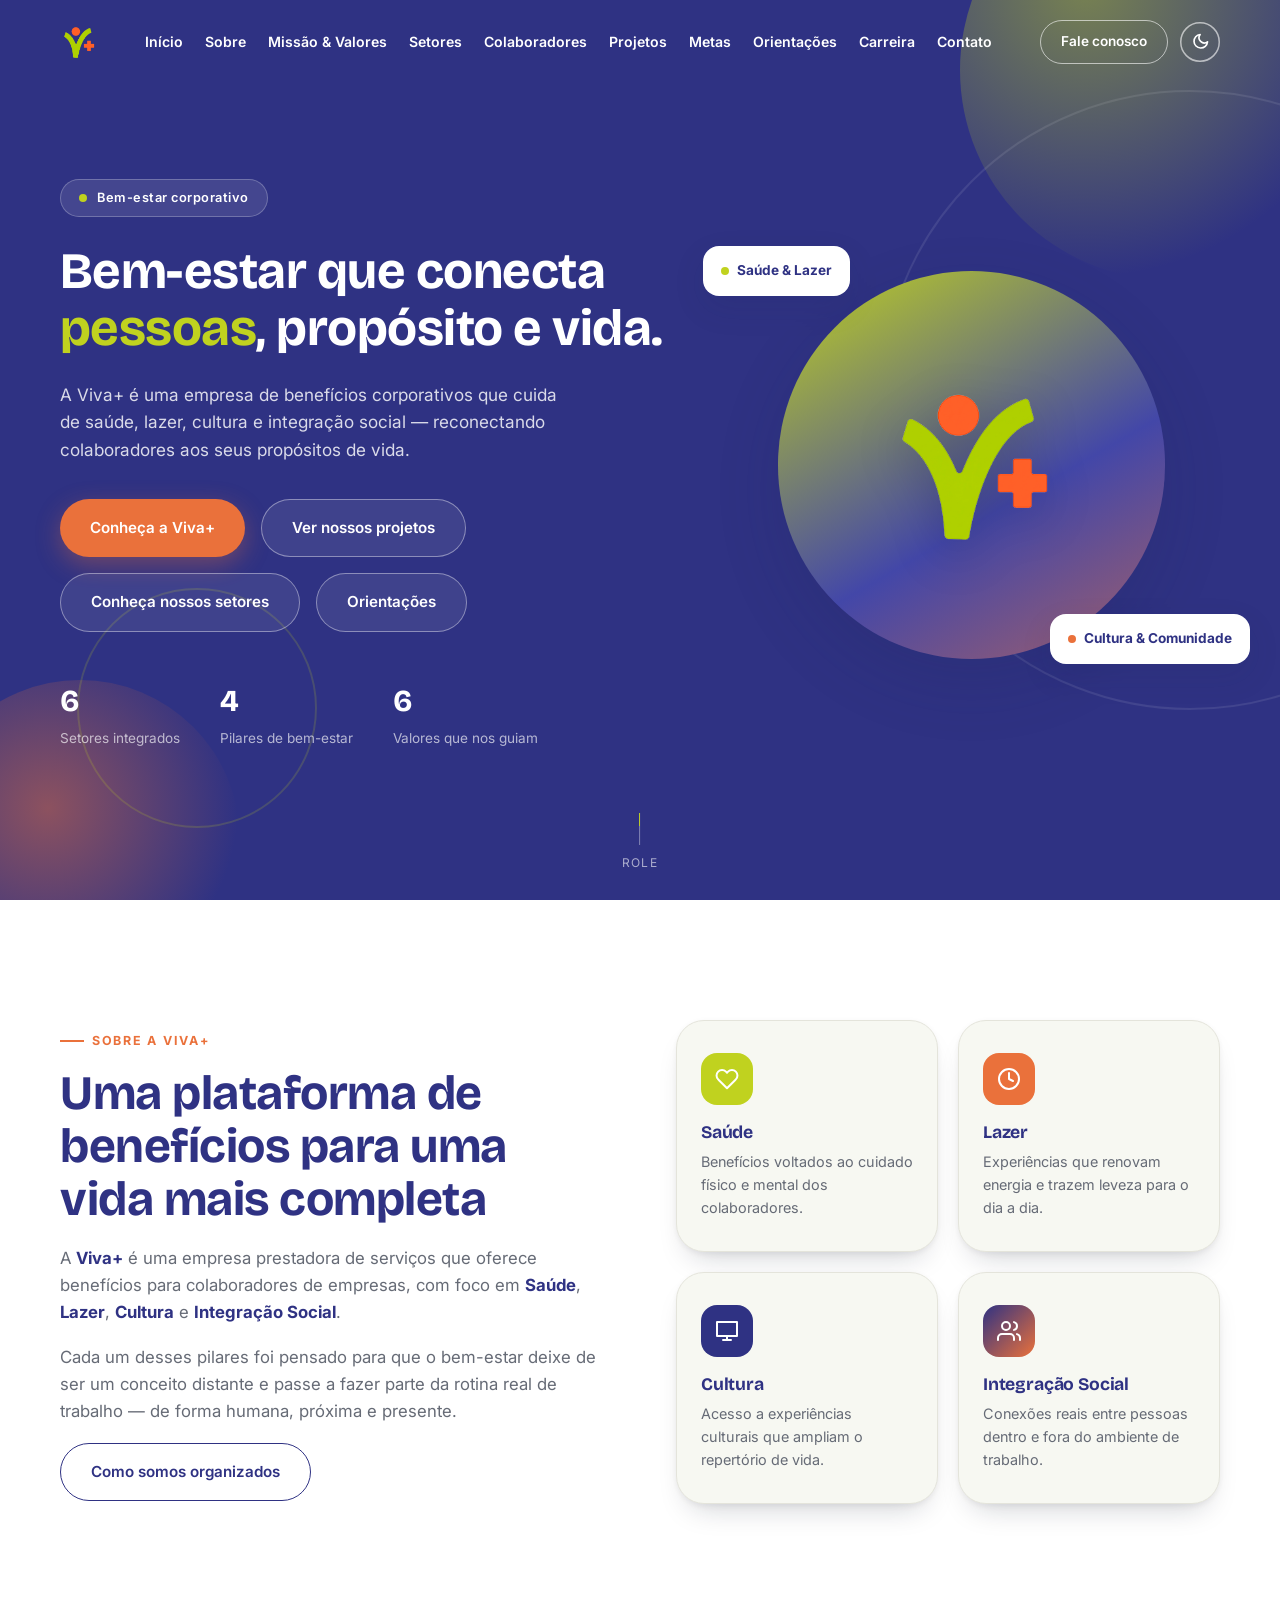
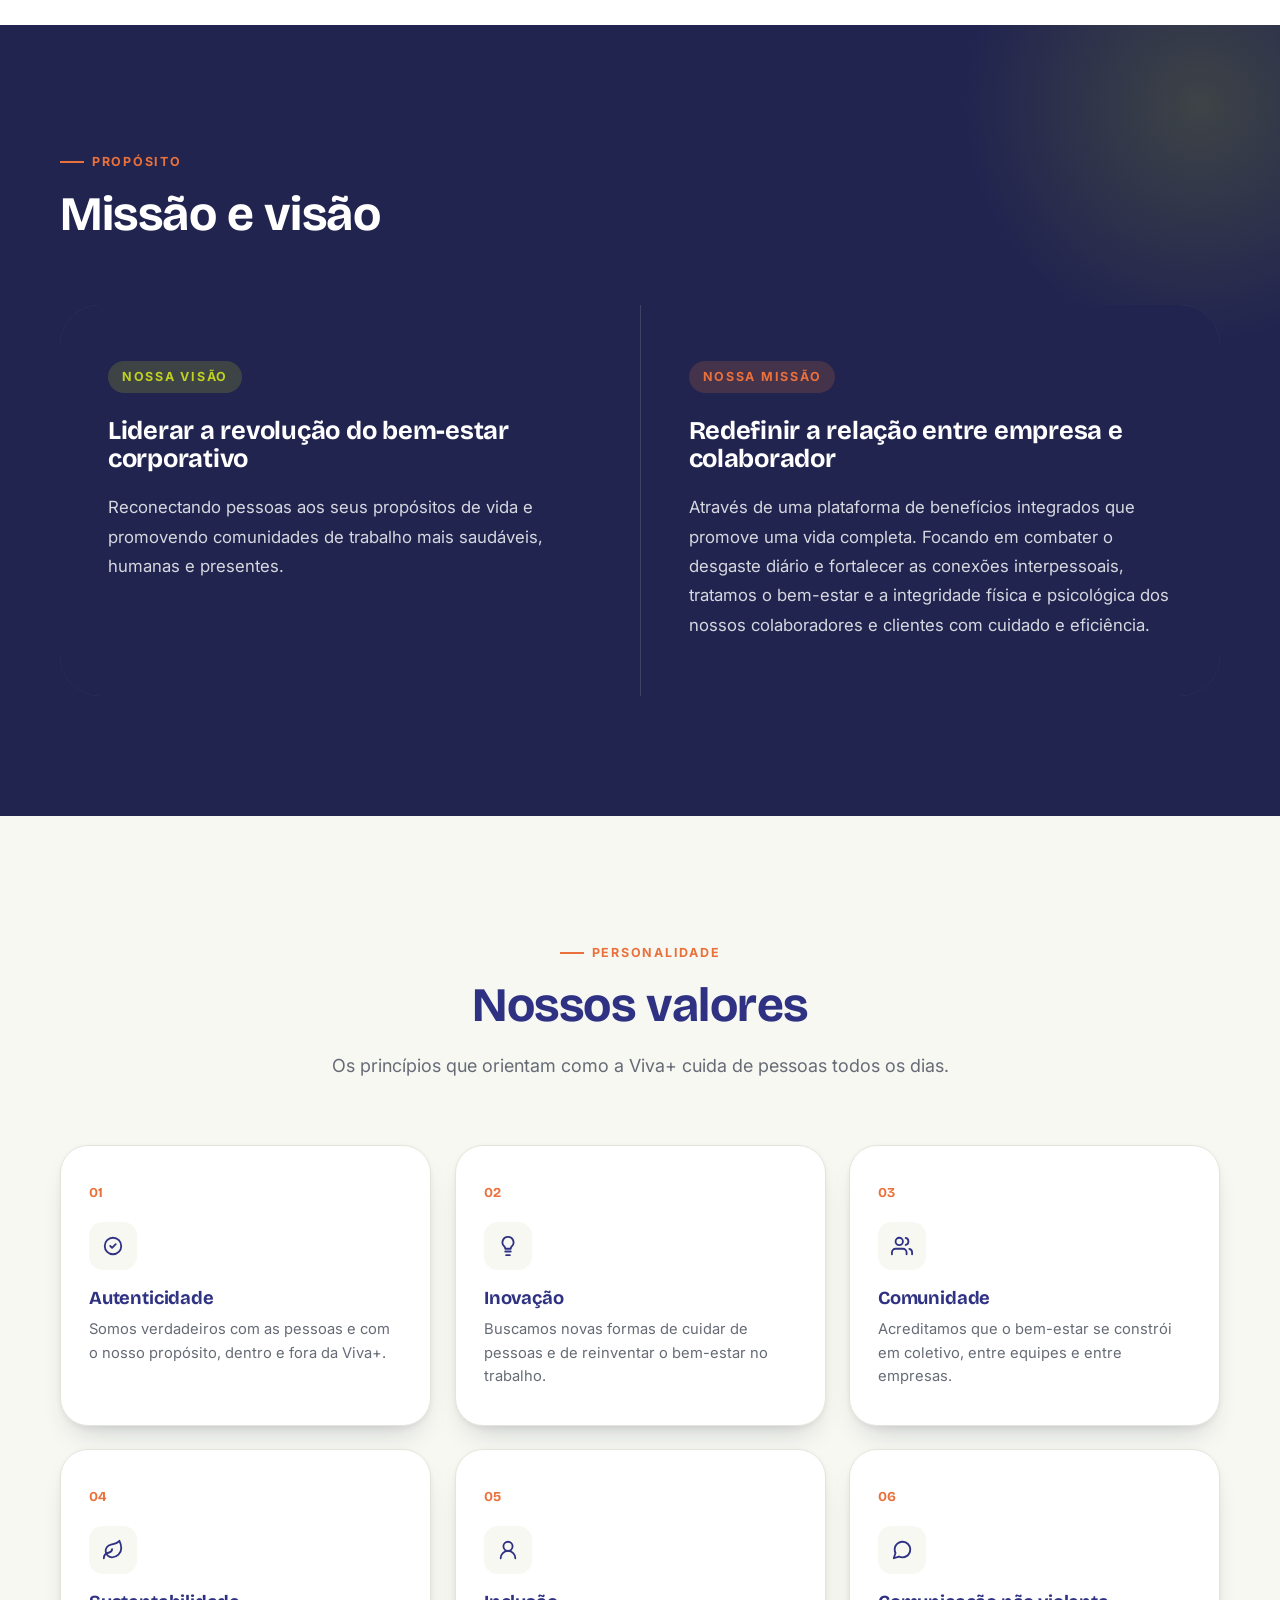
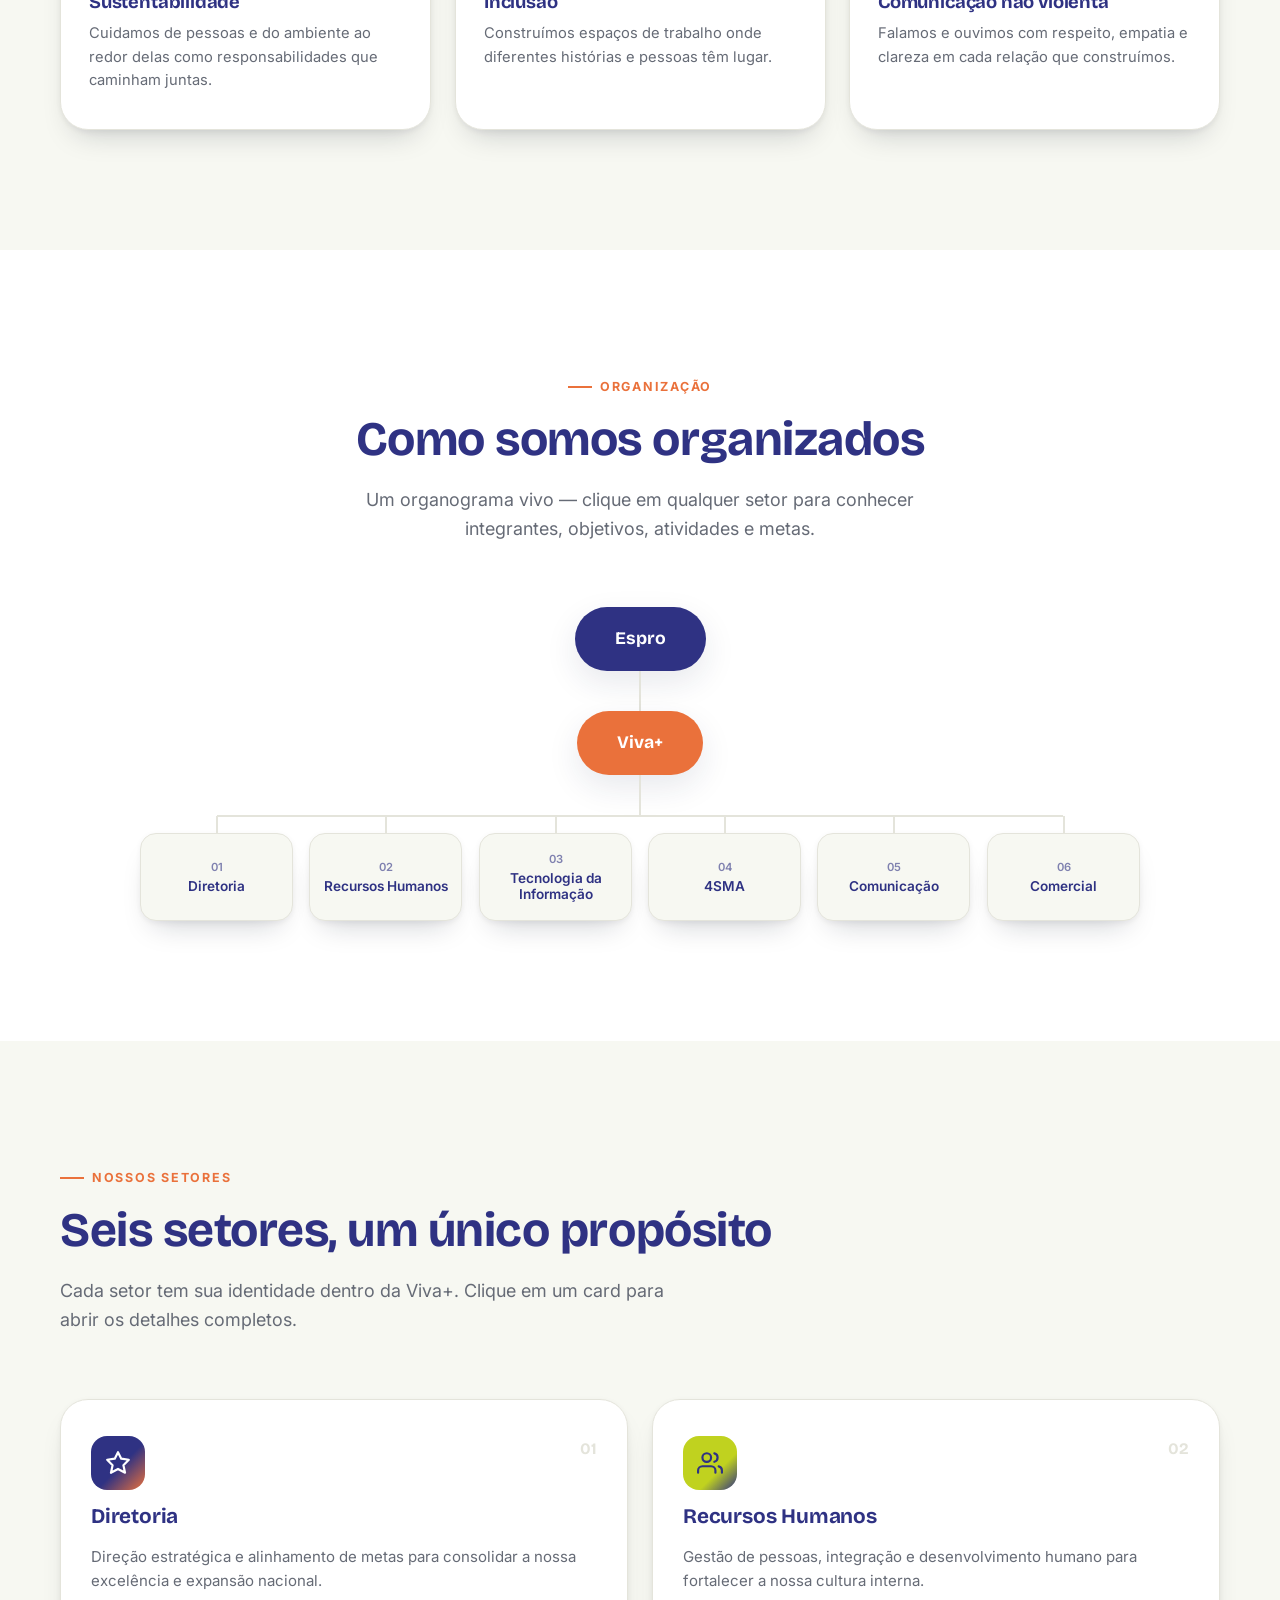
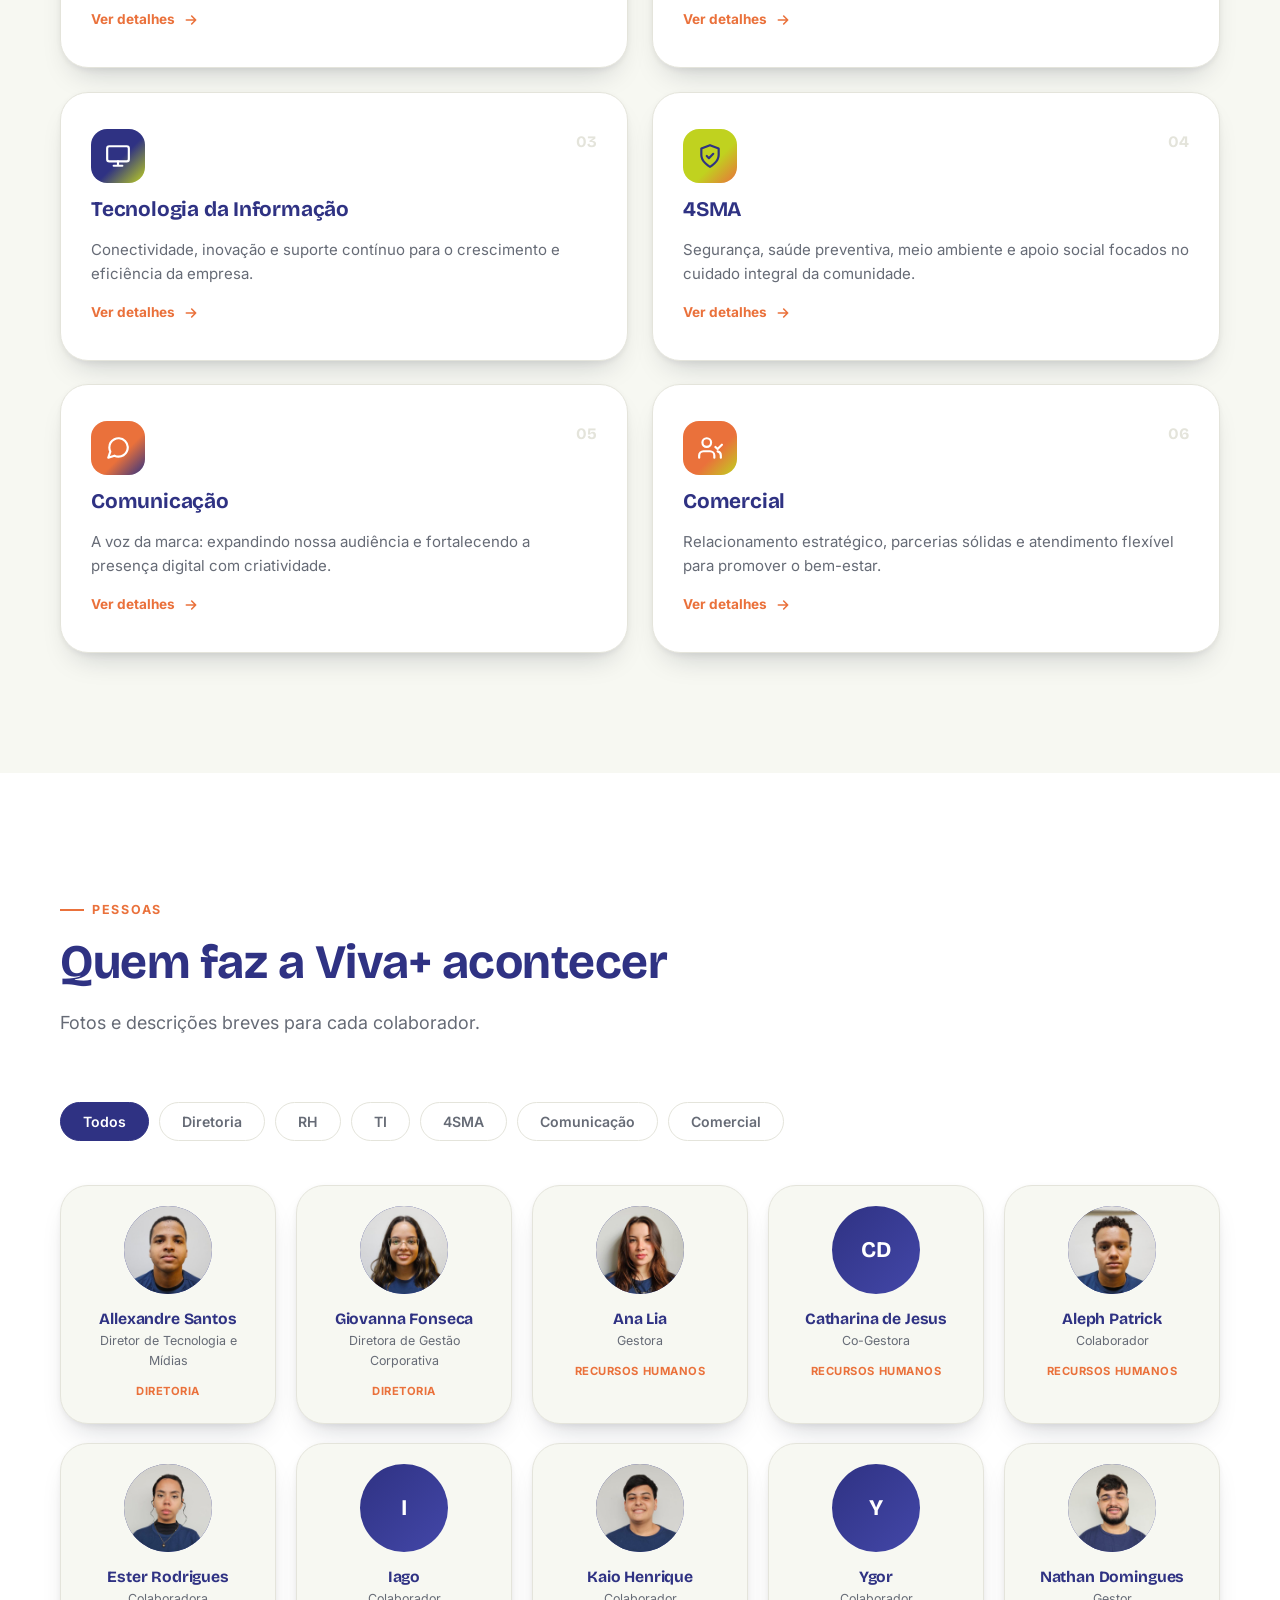
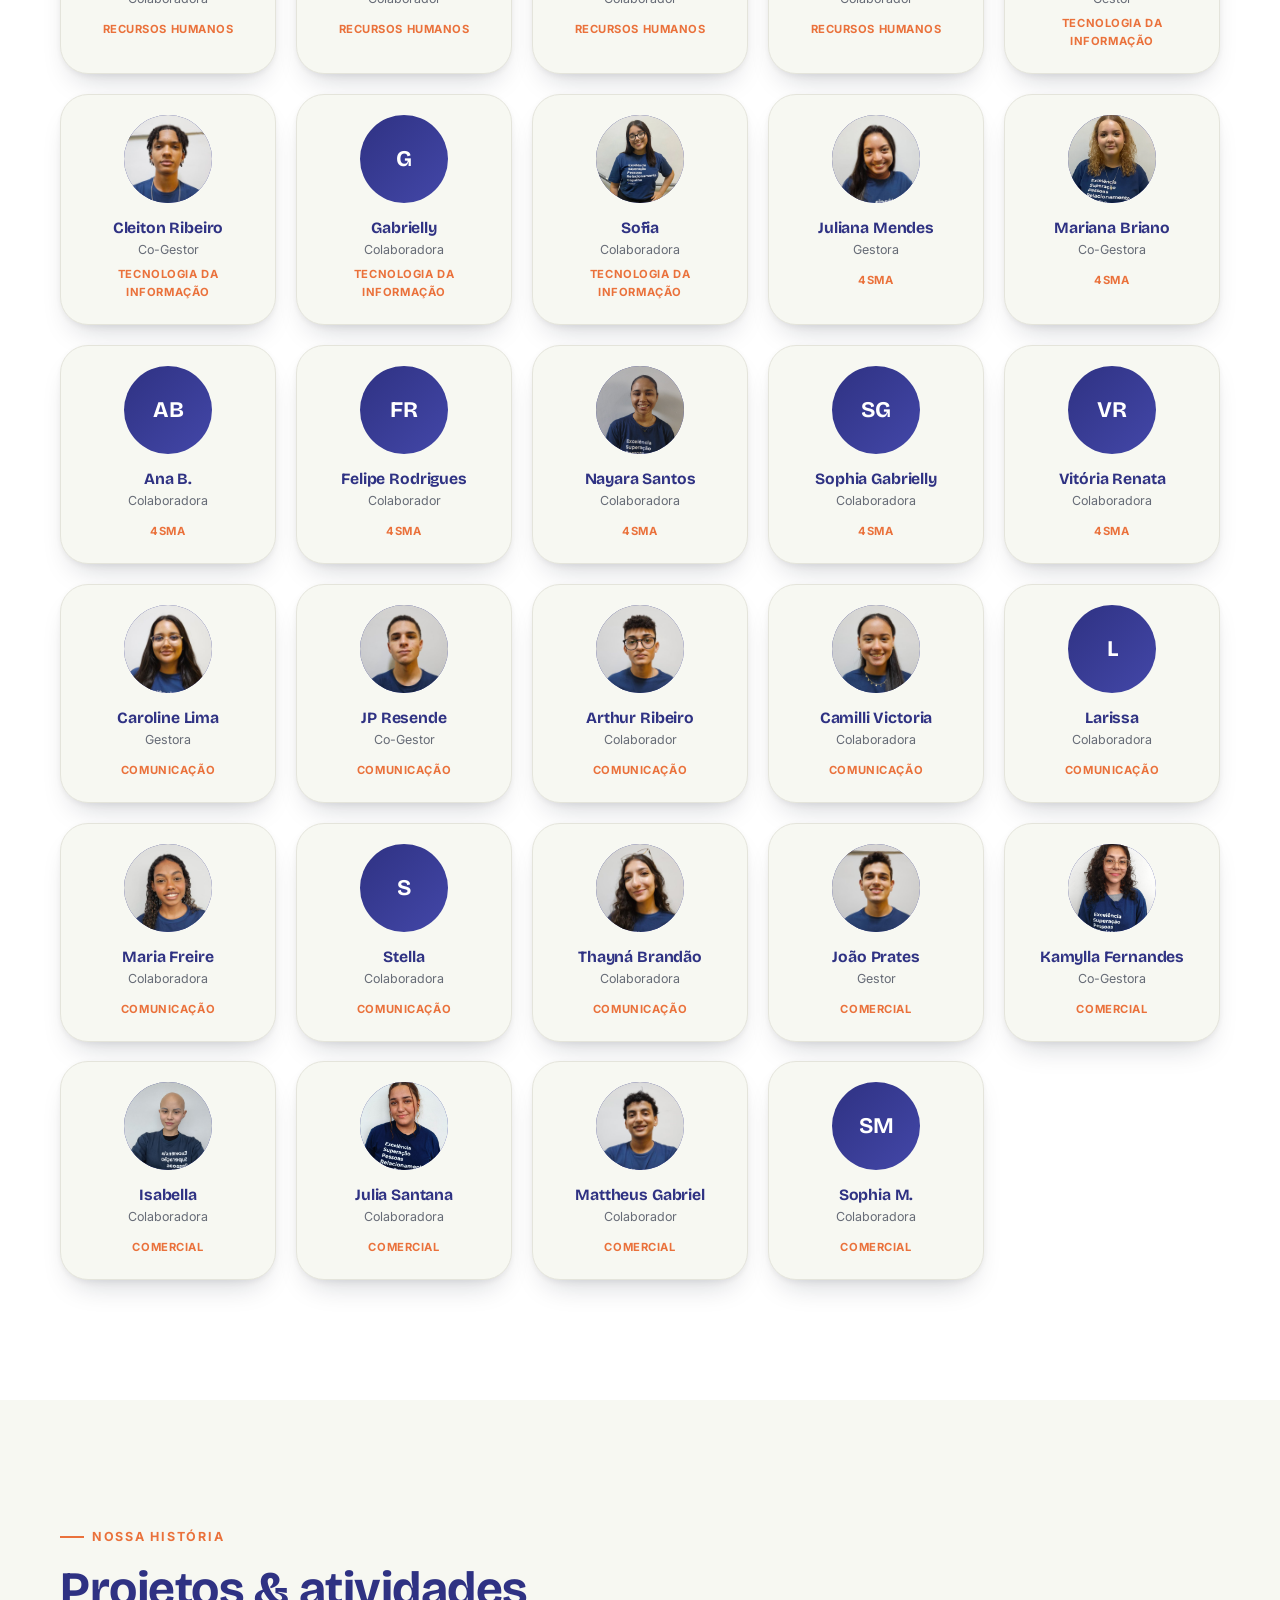
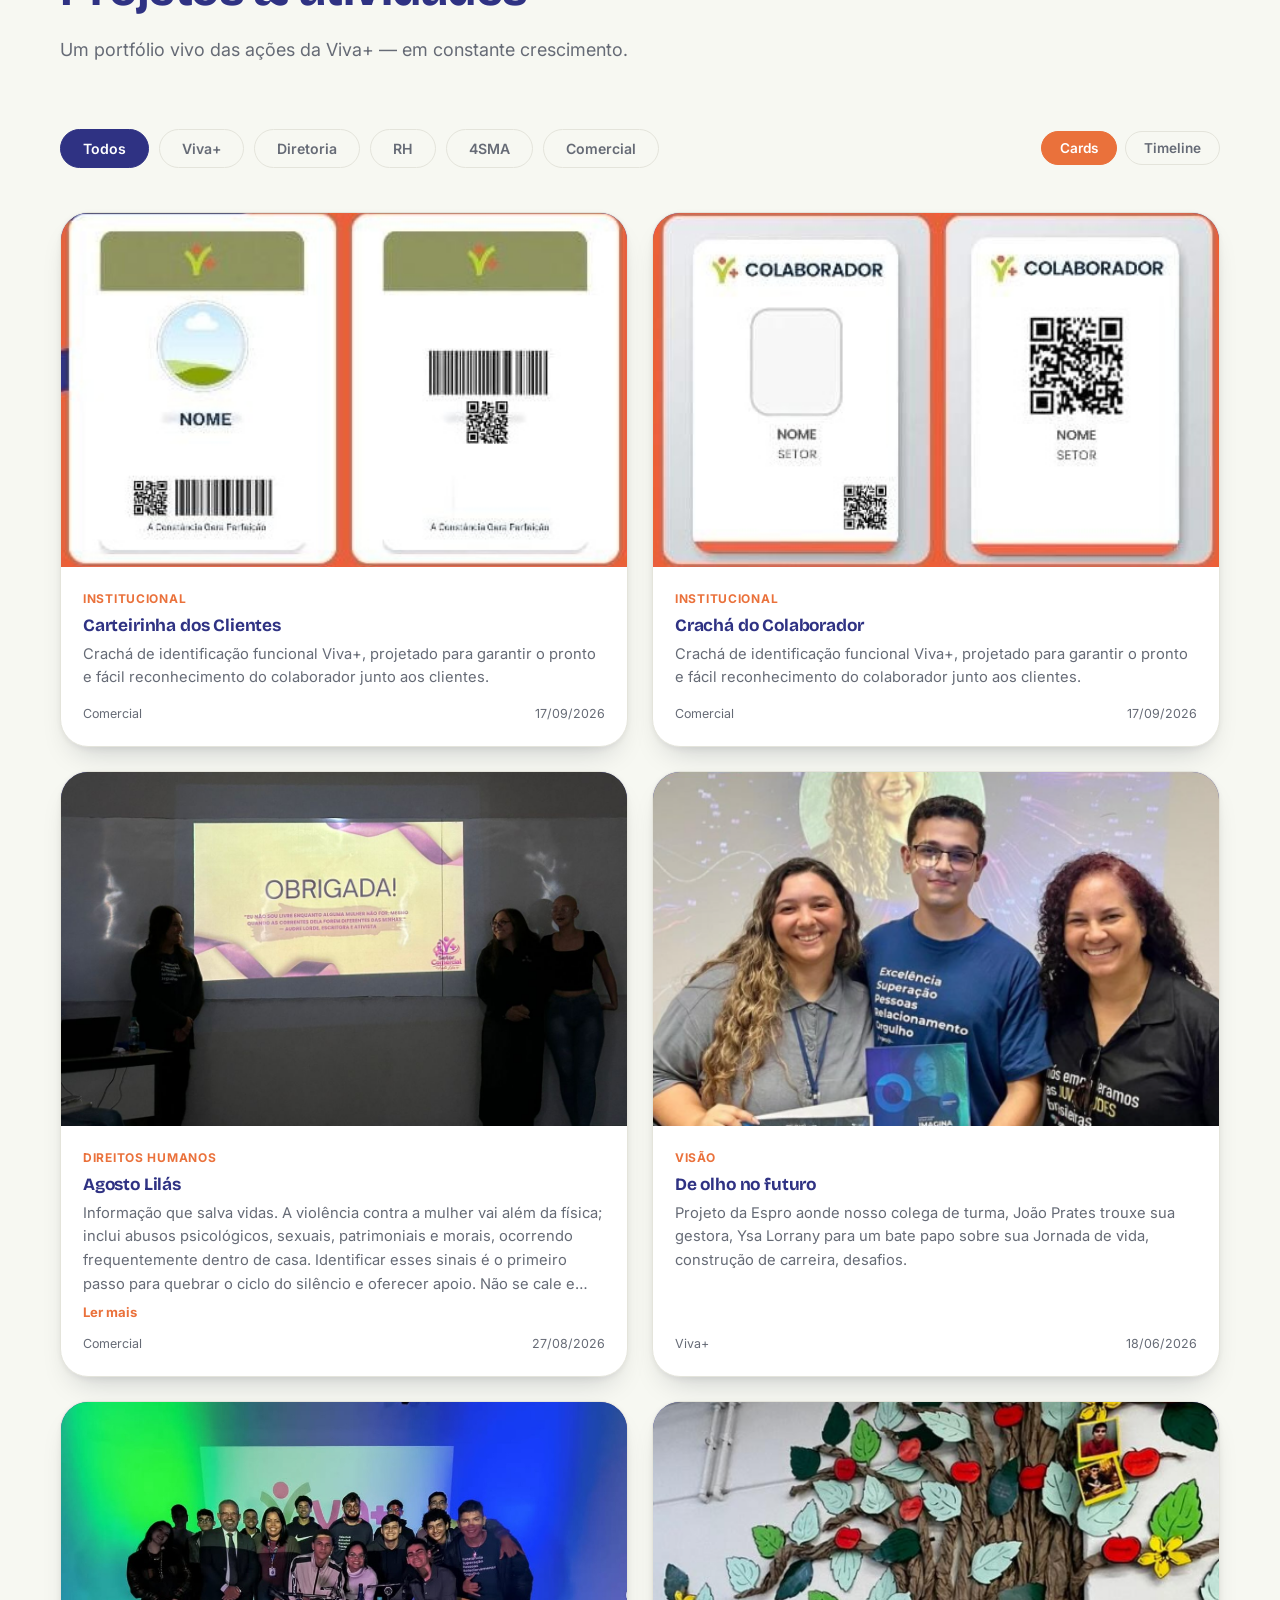
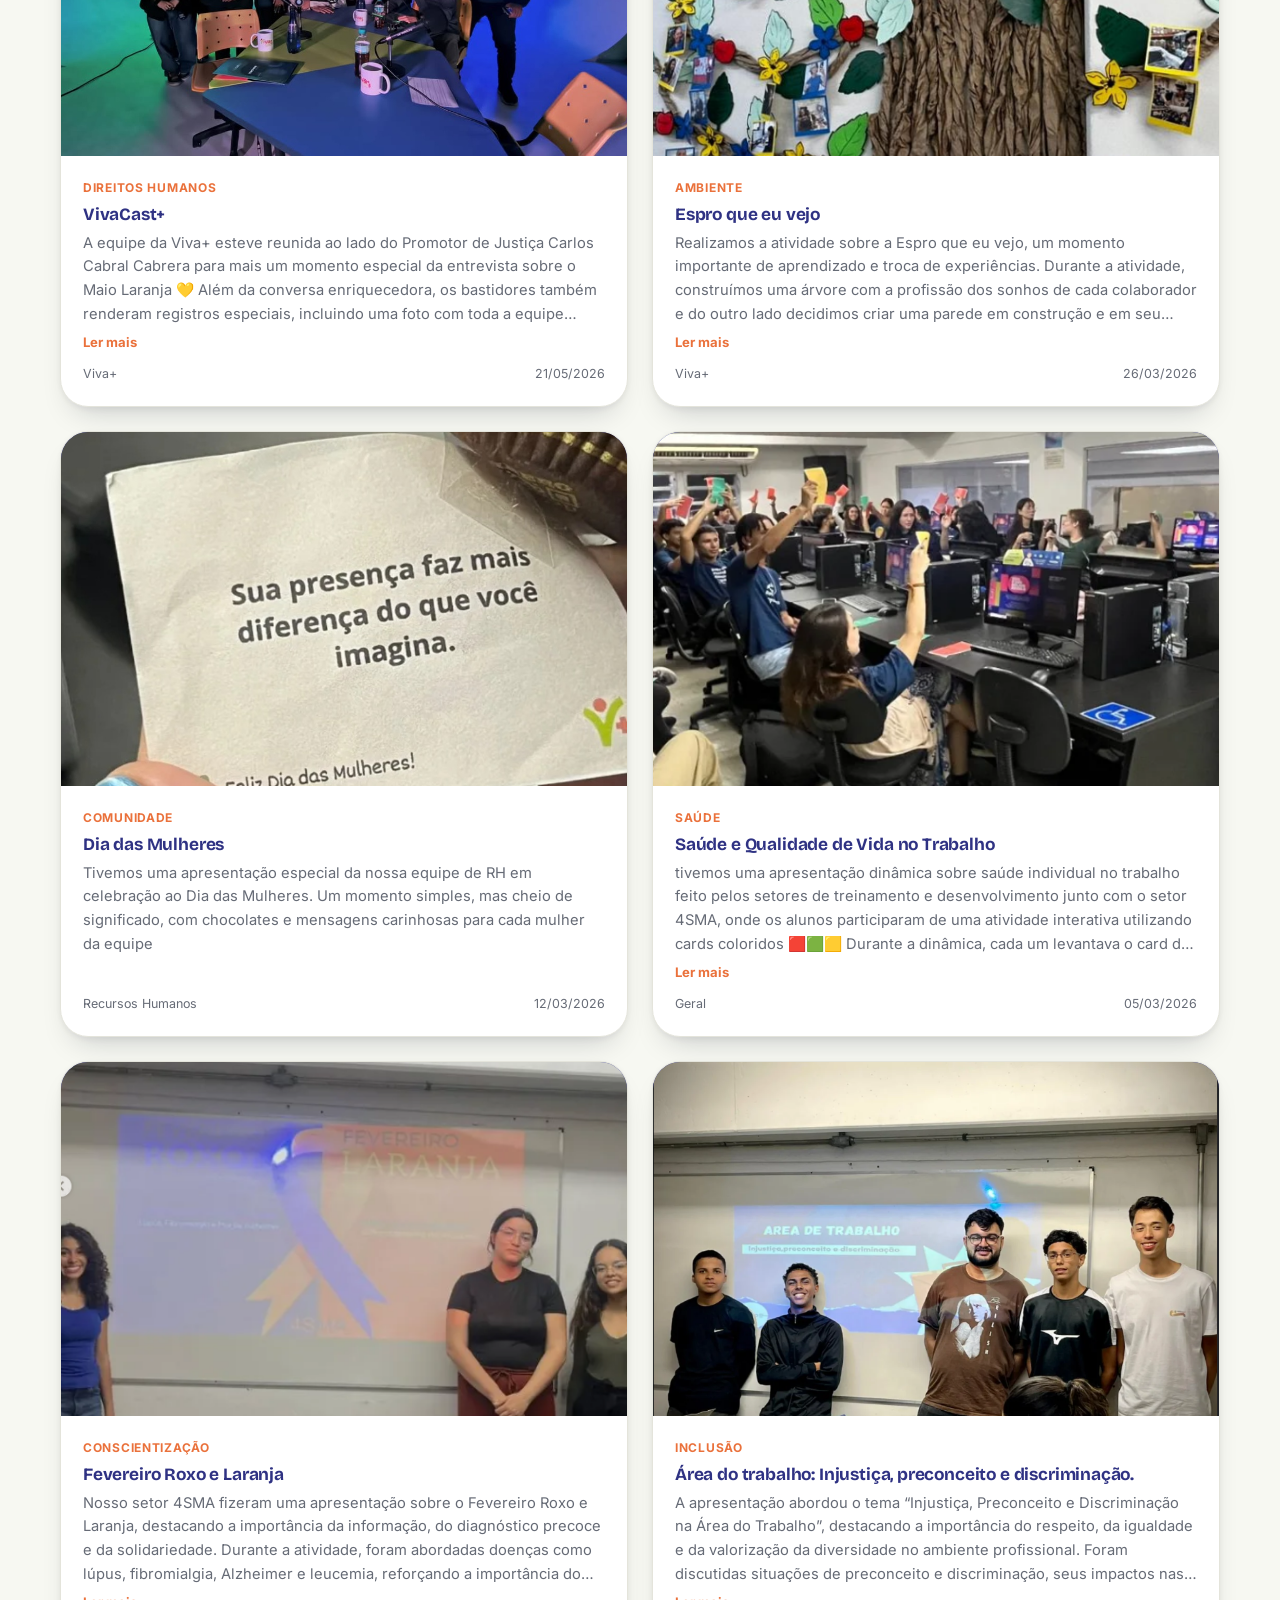
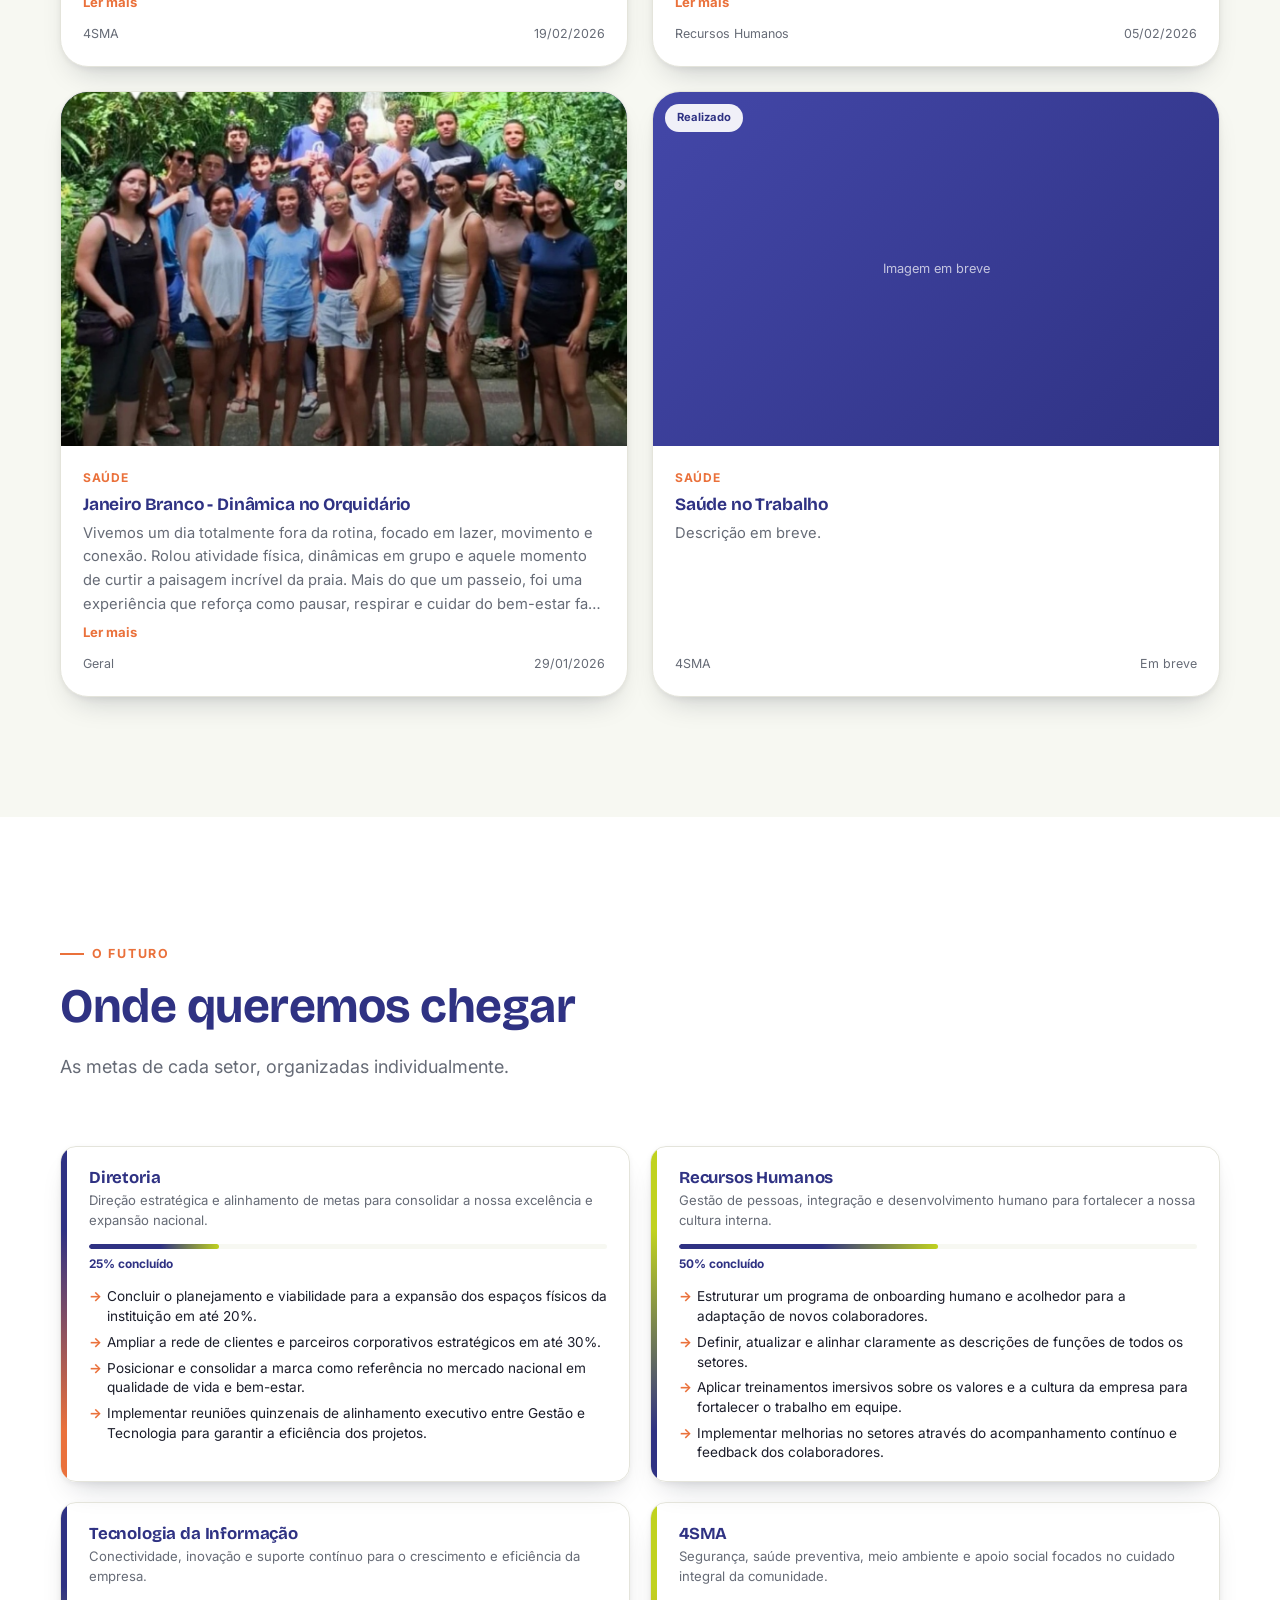
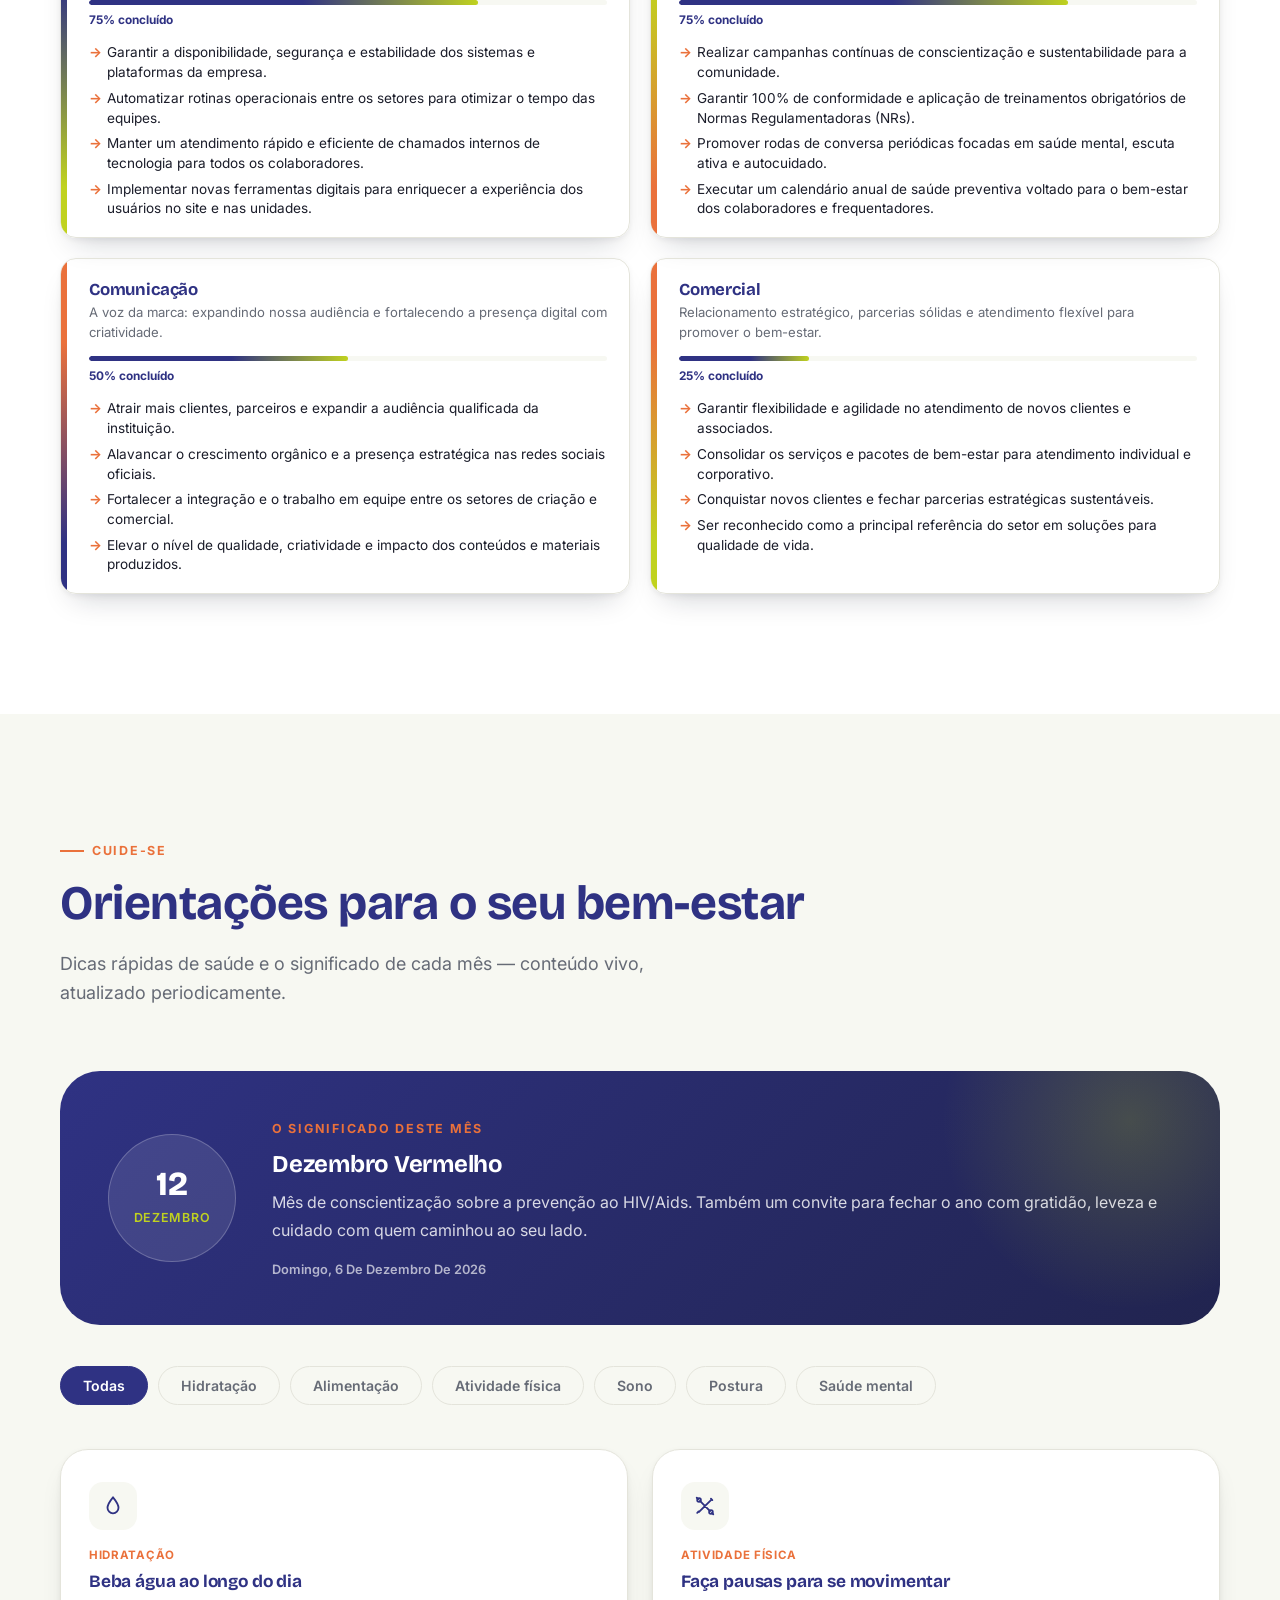
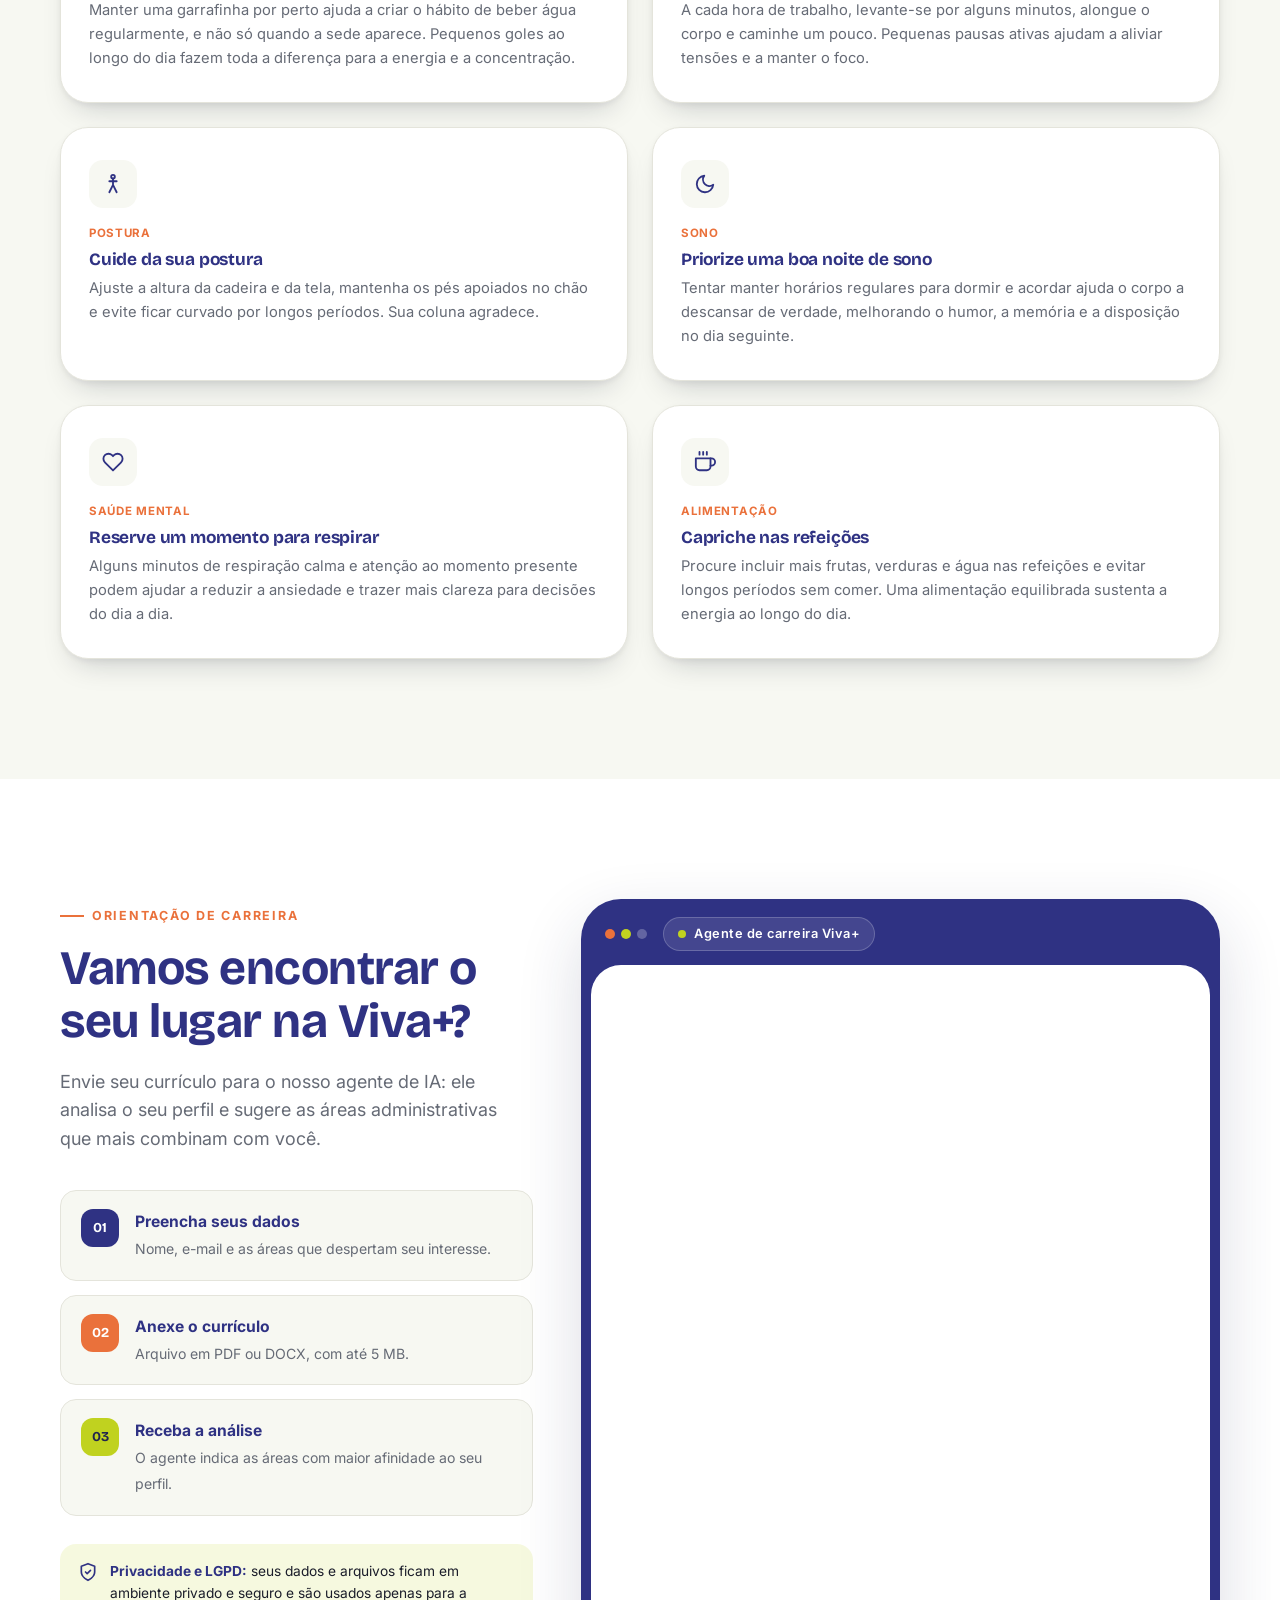
==== commit 873be6cd: "Adiciona modo escuro com botão de alternar tema - Botão lua/sol no cabeçalho (desktop e celular) alt" ====
--- a/index.html
+++ b/index.html
@@ -14,6 +14,18 @@
   <meta property="og:locale" content="pt_BR" />
 
   <link rel="icon" href="assets/images/logoviva.png" type="image/png" />
+
+  <!-- Aplica o tema (claro/escuro) antes da página aparecer, para não piscar. A lógica do botão está em js/tema.js. -->
+  <script>
+    (function () {
+      try {
+        var t = localStorage.getItem("vivaplus-tema");
+        if (!t && window.matchMedia && window.matchMedia("(prefers-color-scheme: dark)").matches) t = "escuro";
+        if (t === "escuro") document.documentElement.setAttribute("data-theme", "dark");
+      } catch (e) {}
+    })();
+  </script>
+
   <link rel="stylesheet" href="css/style.css" />
   <link rel="stylesheet" href="css/responsive.css" />
   <link rel="stylesheet" href="css/animations.css" />
@@ -43,6 +55,14 @@
 
       <div class="header-actions">
         <a href="#contato" class="btn btn-outline btn-sm">Fale conosco</a>
+        <button class="theme-toggle" id="themeToggle" type="button" aria-pressed="false" aria-label="Ativar modo escuro" title="Ativar modo escuro">
+          <svg viewBox="0 0 40 40" width="40" height="40" aria-hidden="true" focusable="false">
+            <circle class="ring" cx="20" cy="20" r="19.25"/>
+            <!-- ícones de 24x24 reduzidos a 18x18 e centrados em (20,20); a lua tem um pequeno deslocamento para o peso visual do crescente ficar no centro -->
+            <g class="icon-moon" transform="translate(11 11) scale(0.75)" fill="none" stroke="currentColor" stroke-width="2.2" stroke-linecap="round" stroke-linejoin="round"><path transform="translate(1 -1)" d="M21 12.8A9 9 0 1 1 11.2 3a7 7 0 0 0 9.8 9.8z"/></g>
+            <g class="icon-sun" transform="translate(11 11) scale(0.75)" fill="none" stroke="currentColor" stroke-width="2.2" stroke-linecap="round" stroke-linejoin="round"><circle cx="12" cy="12" r="4"/><path d="M12 2v2M12 20v2M4.93 4.93l1.41 1.41M17.66 17.66l1.41 1.41M2 12h2M20 12h2M4.93 19.07l1.41-1.41M17.66 6.34l1.41-1.41"/></g>
+          </svg>
+        </button>
         <button class="menu-toggle" id="menuToggle" aria-label="Abrir menu" aria-expanded="false" aria-controls="navMobile">
           <span></span><span></span><span></span>
         </button>
@@ -430,6 +450,7 @@
   <script src="js/projetos.js"></script>
   <script src="js/orientacoes.js"></script>
   <script src="js/carreira.js"></script>
+  <script src="js/tema.js"></script>
   <script src="js/main.js"></script>
   <script src="js/tilt.js"></script>
 
--- a/css/style.css
+++ b/css/style.css
@@ -25,6 +25,14 @@
   --color-text: #1B1D2A;
   --color-muted: #666B76;
   --color-border: #E4E4DB;
+
+  /* Tokens de tema: no modo claro valem o que sempre valeram; o modo escuro
+     (bloco "MODO ESCURO", no fim deste arquivo) só redefine estes valores.
+     --color-surface: fundo de cards e seções "brancas"
+     --color-heading: títulos e textos em azul sobre superfícies claras */
+  --color-heading: var(--color-blue);
+  --header-bg: rgba(247, 248, 242, 0.86);
+  --nav-hover: rgba(47, 50, 131, 0.08);
 
   /* Raios */
   --radius-sm: 8px;
@@ -132,7 +140,7 @@
 .section-title {
   font-size: clamp(2rem, 4vw, 3rem);
   font-weight: 700;
-  color: var(--color-blue);
+  color: var(--color-heading);
   margin-bottom: 20px;
 }
 
@@ -172,8 +180,8 @@
 .btn-ghost:hover { background: rgba(255,255,255,0.16); border-color: var(--color-white); }
 .btn-outline {
   background: transparent;
-  color: var(--color-blue);
-  border: 1.5px solid var(--color-blue);
+  color: var(--color-heading);
+  border: 1.5px solid var(--color-heading);
 }
 .btn-outline:hover { background: var(--color-blue); color: var(--color-white); }
 .btn-sm { padding: 10px 20px; font-size: 0.85rem; }
@@ -191,7 +199,7 @@
 .site-header .container { display: flex; align-items: center; justify-content: space-between; gap: 20px; width: 100%; }
 
 .site-header.scrolled {
-  background: rgba(247, 248, 242, 0.86);
+  background: var(--header-bg);
   backdrop-filter: blur(14px);
   -webkit-backdrop-filter: blur(14px);
   box-shadow: var(--shadow-sm);
@@ -212,11 +220,11 @@
   font-size: 0.88rem;
   font-weight: 600;
   white-space: nowrap;
-  color: var(--color-blue);
+  color: var(--color-heading);
   transition: background var(--transition-fast) var(--ease), color var(--transition-fast) var(--ease);
   position: relative;
 }
-.nav-desktop a:hover { background: rgba(47, 50, 131, 0.08); }
+.nav-desktop a:hover { background: var(--nav-hover); }
 
 /* Header transparente sobre o hero azul: itens em branco até a página rolar */
 .site-header:not(.scrolled) .nav-desktop a { color: var(--color-white); }
@@ -224,8 +232,42 @@
 .site-header:not(.scrolled) .header-actions .btn-outline { color: var(--color-white); border-color: rgba(255, 255, 255, 0.6); }
 .site-header:not(.scrolled) .header-actions .btn-outline:hover { background: var(--color-white); border-color: var(--color-white); color: var(--color-blue); }
 .site-header:not(.scrolled) .menu-toggle span { background: var(--color-white); }
+.site-header:not(.scrolled) .theme-toggle { color: var(--color-white); --tt-ring: rgba(255, 255, 255, 0.6); }
+.site-header:not(.scrolled) .theme-toggle:hover { color: var(--color-blue); --tt-fill: var(--color-white); --tt-ring: var(--color-white); }
 
 .header-actions { display: flex; align-items: center; gap: 12px; }
+
+/* Botão de alternar modo claro/escuro (js/tema.js): mostra a lua no modo
+   claro ("ir para o escuro") e o sol no modo escuro ("ir para o claro").
+   O anel e o ícone são desenhados no MESMO <svg> (40x40, ícone no centro),
+   e não como borda CSS + svg separado: assim os dois sempre se alinham da
+   mesma forma, em qualquer navegador, zoom ou posição fracionária. */
+.theme-toggle {
+  --tt-ring: var(--color-heading);
+  --tt-fill: transparent;
+  display: block;
+  flex-shrink: 0;
+  width: 40px;
+  height: 40px;
+  padding: 0;
+  border-radius: 50%;
+  color: var(--color-heading);
+  transition: transform var(--transition-fast) var(--ease), color var(--transition-fast) var(--ease);
+}
+.theme-toggle:hover { --tt-fill: var(--color-heading); --tt-ring: var(--color-heading); color: var(--color-background); transform: scale(1.06); }
+.theme-toggle:focus-visible { border-radius: 50%; } /* a regra global de foco deixaria o botão quadrado */
+.theme-toggle svg { display: block; width: 40px; height: 40px; overflow: visible; }
+.theme-toggle .ring { fill: var(--tt-fill); stroke: var(--tt-ring); stroke-width: 1.5; transition: fill var(--transition-fast) var(--ease), stroke var(--transition-fast) var(--ease); }
+.theme-toggle .icon-sun { display: none; }
+:root[data-theme="dark"] .theme-toggle .icon-moon { display: none; }
+:root[data-theme="dark"] .theme-toggle .icon-sun { display: inline; }
+
+/* Troca suave de tema (classe posta pelo js/tema.js por ~0,4s ao clicar) */
+:root.tema-trocando *,
+:root.tema-trocando *::before,
+:root.tema-trocando *::after {
+  transition: background-color 0.35s ease, color 0.35s ease, border-color 0.35s ease, fill 0.35s ease, stroke 0.35s ease, box-shadow 0.35s ease !important;
+}
 
 .menu-toggle {
   display: none;
@@ -240,7 +282,7 @@
 .menu-toggle span {
   width: 22px;
   height: 2px;
-  background: var(--color-blue);
+  background: var(--color-heading);
   border-radius: 2px;
   transition: transform var(--transition-fast) var(--ease), opacity var(--transition-fast) var(--ease);
 }
@@ -421,10 +463,10 @@
 @keyframes scrollLine { 0% { transform: translateY(-100%); } 100% { transform: translateY(250%); } }
 
 /* ---------- SOBRE ---------- */
-.about { background: var(--color-white); }
+.about { background: var(--color-surface); }
 .about-grid { display: grid; grid-template-columns: 1fr 1fr; gap: 72px; align-items: center; }
 .about-text p { color: var(--color-muted); margin-bottom: 18px; font-size: 1.05rem; }
-.about-text p strong { color: var(--color-blue); }
+.about-text p strong { color: var(--color-heading); }
 
 .pillars { display: grid; grid-template-columns: 1fr 1fr; gap: 20px; }
 .pillar-card {
@@ -446,7 +488,7 @@
 .pillar-card:nth-child(2) .pillar-icon { background: var(--color-orange); }
 .pillar-card:nth-child(3) .pillar-icon { background: var(--color-blue); }
 .pillar-card:nth-child(4) .pillar-icon { background: linear-gradient(135deg, var(--color-blue), var(--color-orange)); }
-.pillar-card h3 { font-size: 1.1rem; color: var(--color-blue); margin-bottom: 8px; }
+.pillar-card h3 { font-size: 1.1rem; color: var(--color-heading); margin-bottom: 8px; }
 .pillar-card p { font-size: 0.9rem; color: var(--color-muted); }
 
 /* ---------- MISSÃO / VISÃO ---------- */
@@ -500,7 +542,7 @@
   gap: 24px;
 }
 .value-card {
-  background: var(--color-white);
+  background: var(--color-surface);
   border-radius: var(--radius-lg);
   padding: 36px 28px;
   border: 1px solid var(--color-border);
@@ -522,13 +564,13 @@
   background: var(--color-background);
   display: flex; align-items: center; justify-content: center;
   margin-bottom: 18px;
-  color: var(--color-blue);
-}
-.value-card h3 { font-size: 1.15rem; color: var(--color-blue); margin-bottom: 10px; }
+  color: var(--color-heading);
+}
+.value-card h3 { font-size: 1.15rem; color: var(--color-heading); margin-bottom: 10px; }
 .value-card p { font-size: 0.92rem; color: var(--color-muted); }
 
 /* ---------- ESTRUTURA / ORGANOGRAMA ---------- */
-.structure { background: var(--color-white); }
+.structure { background: var(--color-surface); }
 .org-chart { display: flex; flex-direction: column; align-items: center; gap: 0; margin-top: 24px; }
 .org-node {
   background: var(--color-blue);
@@ -574,7 +616,7 @@
   text-align: center;
   font-size: 0.85rem;
   font-weight: 600;
-  color: var(--color-blue);
+  color: var(--color-heading);
   cursor: pointer;
   transition: transform var(--transition-fast) var(--ease), box-shadow var(--transition-fast) var(--ease), background var(--transition-fast) var(--ease), color var(--transition-fast) var(--ease);
   position: relative;
@@ -602,7 +644,7 @@
   gap: 24px;
 }
 .sector-card {
-  background: var(--color-white);
+  background: var(--color-surface);
   border-radius: var(--radius-lg);
   padding: 36px 30px;
   border: 1px solid var(--color-border);
@@ -623,8 +665,9 @@
   color: var(--color-white);
   flex-shrink: 0;
 }
+.sector-badge.is-light { color: var(--color-blue); } /* ícone azul sobre fundo verde */
 .sector-num { font-family: var(--font-display); font-weight: 700; color: var(--color-border); font-size: 1rem; }
-.sector-card h3 { font-size: 1.3rem; color: var(--color-blue); }
+.sector-card h3 { font-size: 1.3rem; color: var(--color-heading); }
 .sector-card p { color: var(--color-muted); font-size: 0.94rem; flex-grow: 1; }
 .sector-cta {
   display: inline-flex;
@@ -652,7 +695,7 @@
 }
 .modal-overlay.open { display: flex; opacity: 1; }
 .modal-panel {
-  background: var(--color-white);
+  background: var(--color-surface);
   border-radius: var(--radius-xl);
   width: min(760px, 100%);
   max-height: 88vh;
@@ -670,13 +713,13 @@
   border-radius: 50%;
   background: var(--color-background);
   display: flex; align-items: center; justify-content: center;
-  color: var(--color-blue);
+  color: var(--color-heading);
   font-size: 1.2rem;
 }
 .modal-close:hover { background: var(--color-border); }
 .modal-header { display: flex; align-items: center; gap: 18px; margin-bottom: 24px; }
 .modal-header .sector-badge { width: 60px; height: 60px; }
-.modal-header h3 { font-size: 1.7rem; color: var(--color-blue); }
+.modal-header h3 { font-size: 1.7rem; color: var(--color-heading); }
 .modal-header span { font-size: 0.85rem; color: var(--color-muted); font-weight: 600; text-transform: uppercase; letter-spacing: 0.06em;}
 .modal-block { margin-bottom: 28px; }
 .modal-block h4 {
@@ -714,13 +757,13 @@
   padding: 6px 14px;
   border-radius: 999px;
   font-size: 0.82rem;
-  color: var(--color-blue);
+  color: var(--color-heading);
   font-weight: 600;
 }
 .modal-empty { color: var(--color-muted); font-size: 0.9rem; font-style: italic; }
 
 /* ---------- COLABORADORES ---------- */
-.team { background: var(--color-white); }
+.team { background: var(--color-surface); }
 .filter-bar {
   display: flex;
   flex-wrap: wrap;
@@ -736,7 +779,7 @@
   color: var(--color-muted);
   transition: all var(--transition-fast) var(--ease);
 }
-.filter-btn:hover { border-color: var(--color-blue); color: var(--color-blue); }
+.filter-btn:hover { border-color: var(--color-heading); color: var(--color-heading); }
 .filter-btn.active { background: var(--color-blue); border-color: var(--color-blue); color: var(--color-white); }
 
 .team-grid {
@@ -768,7 +811,7 @@
 }
 .team-avatar img { width: 100%; height: 100%; object-fit: cover; position: absolute; inset: 0; }
 .team-card { min-width: 0; }
-.team-card h3 { font-size: 0.98rem; color: var(--color-blue); margin-bottom: 4px; overflow-wrap: anywhere; }
+.team-card h3 { font-size: 0.98rem; color: var(--color-heading); margin-bottom: 4px; overflow-wrap: anywhere; }
 .team-card .role { font-size: 0.78rem; color: var(--color-muted); margin-bottom: 6px; }
 .team-card .dept-tag {
   display: inline-block;
@@ -808,7 +851,7 @@
   gap: 24px;
 }
 .project-card {
-  background: var(--color-white);
+  background: var(--color-surface);
   border-radius: var(--radius-lg);
   overflow: hidden;
   border: 1px solid var(--color-border);
@@ -869,8 +912,151 @@
 .project-more[hidden] { display: none; }
 .project-meta { margin-top: auto; padding-top: 14px; }
 .project-cat { font-size: 0.75rem; font-weight: 700; text-transform: uppercase; letter-spacing: 0.06em; color: var(--color-orange); margin-bottom: 8px; }
-.project-body h3 { font-size: 1.08rem; color: var(--color-blue); margin-bottom: 8px; }
+.project-body h3 { font-size: 1.08rem; color: var(--color-heading); margin-bottom: 8px; }
 .project-meta { display: flex; justify-content: space-between; gap: 12px; font-size: 0.78rem; color: var(--color-muted); }
+
+/* Projetos com galeria: selo "Ver fotos" sobre a capa */
+.project-thumb.has-gallery { cursor: zoom-in; }
+.project-photos {
+  position: absolute;
+  right: 12px; bottom: 12px;
+  z-index: 3;
+  display: inline-flex; align-items: center; gap: 7px;
+  background: var(--color-blue-dark);
+  color: var(--color-white);
+  font-size: 0.74rem;
+  font-weight: 700;
+  padding: 7px 13px;
+  border-radius: 999px;
+  box-shadow: var(--shadow-sm);
+  transition: background var(--transition-fast) var(--ease), transform var(--transition-fast) var(--ease);
+}
+.project-photos b {
+  background: var(--color-green);
+  color: var(--color-blue-dark);
+  border-radius: 999px;
+  min-width: 20px;
+  padding: 1px 6px;
+  font-size: 0.7rem;
+  text-align: center;
+}
+.project-photos:hover, .project-thumb.has-gallery:hover .project-photos { background: var(--color-orange); transform: translateY(-2px); }
+.project-photos:hover b, .project-thumb.has-gallery:hover .project-photos b { background: var(--color-white); color: var(--color-orange); }
+.project-photos:focus-visible { outline: 3px solid var(--color-green); outline-offset: 2px; }
+
+/* Galeria de fotos (lightbox): tela "grade" (todas as fotos) e tela "foto" (ampliada) */
+.lightbox {
+  position: fixed; inset: 0;
+  z-index: 900;
+  display: none;
+  background: rgba(27, 29, 42, 0.94);
+  backdrop-filter: blur(6px);
+}
+.lightbox.open { display: block; animation: lightboxIn 0.25s var(--ease); }
+@keyframes lightboxIn { from { opacity: 0; } to { opacity: 1; } }
+.lightbox-view { position: absolute; inset: 0; display: none; }
+.lightbox[data-modo="grade"] .lightbox-grid-view { display: flex; }
+.lightbox[data-modo="foto"] .lightbox-photo-view {
+  display: grid;
+  grid-template-columns: auto minmax(0, 1fr) auto;
+  align-items: center;
+  gap: 16px;
+  padding: 72px 24px 24px;
+}
+
+/* Botões comuns */
+.lightbox-close, .lightbox-nav, .lightbox-back {
+  display: flex; align-items: center; justify-content: center;
+  background: var(--color-white);
+  color: var(--color-blue);
+  transition: background var(--transition-fast) var(--ease), color var(--transition-fast) var(--ease), transform var(--transition-fast) var(--ease);
+}
+.lightbox-close, .lightbox-nav { width: 46px; height: 46px; border-radius: 50%; font-size: 1.5rem; line-height: 1; }
+.lightbox-close { position: absolute; top: 18px; right: 18px; z-index: 3; font-size: 1.15rem; }
+.lightbox-close:hover, .lightbox-nav:hover, .lightbox-back:hover { background: var(--color-orange); color: var(--color-white); }
+.lightbox-nav:hover { transform: scale(1.08); }
+.lightbox-close:focus-visible, .lightbox-nav:focus-visible, .lightbox-back:focus-visible, .lightbox-tile:focus-visible {
+  outline: 3px solid var(--color-green); outline-offset: 2px;
+}
+
+/* Tela "grade": todas as fotos do projeto */
+.lightbox-grid-view { justify-content: center; padding: 76px 24px 24px; }
+.lightbox-grid-wrap {
+  width: min(1100px, 100%);
+  max-height: 100%;
+  display: flex; flex-direction: column; gap: 18px;
+  min-height: 0;
+}
+.lightbox-grid-head { display: flex; align-items: baseline; flex-wrap: wrap; gap: 6px 14px; flex-shrink: 0; padding-right: 8px; }
+.lightbox-grid-title { color: var(--color-white); font-size: 1.5rem; }
+.lightbox-grid-count {
+  background: var(--color-green);
+  color: var(--color-blue-dark);
+  font-size: 0.74rem; font-weight: 700;
+  padding: 3px 12px;
+  border-radius: 999px;
+}
+.lightbox-grid {
+  display: grid;
+  grid-template-columns: repeat(auto-fill, minmax(200px, 1fr));
+  gap: 14px;
+  overflow-y: auto;
+  min-height: 0;
+  padding: 4px 6px 8px 4px; /* folga para o foco/hover não serem cortados */
+  align-content: start;
+  overscroll-behavior: contain;
+}
+.lightbox-tile {
+  aspect-ratio: 4 / 3;
+  border-radius: var(--radius-md);
+  overflow: hidden;
+  background: var(--color-blue-dark);
+  border: 2px solid transparent;
+  cursor: zoom-in;
+  transition: transform var(--transition-fast) var(--ease), border-color var(--transition-fast) var(--ease), box-shadow var(--transition-fast) var(--ease);
+}
+.lightbox-tile img { width: 100%; height: 100%; object-fit: cover; display: block; }
+.lightbox-tile:hover { transform: translateY(-3px); border-color: var(--color-green); box-shadow: var(--shadow-md); }
+
+/* Tela "foto": ampliada, com setas e botão para voltar à grade */
+.lightbox-back {
+  position: absolute; top: 18px; left: 18px; z-index: 3;
+  gap: 8px;
+  padding: 0 18px 0 14px;
+  height: 46px;
+  border-radius: 999px;
+  font-size: 0.86rem;
+  font-weight: 700;
+}
+.lightbox-prev { grid-column: 1; grid-row: 1; }
+.lightbox-next { grid-column: 3; grid-row: 1; }
+.lightbox-stage {
+  grid-column: 2; grid-row: 1;
+  margin: 0;
+  height: 100%; min-height: 0;
+  display: flex; flex-direction: column; align-items: center; justify-content: center; gap: 14px;
+}
+.lightbox-img {
+  max-width: 100%;
+  max-height: calc(100% - 44px);
+  object-fit: contain;
+  border-radius: var(--radius-md);
+  background: var(--color-blue-dark);
+  box-shadow: var(--shadow-lg);
+  opacity: 0;
+  transition: opacity 0.25s ease;
+}
+.lightbox-img.is-loaded { opacity: 1; }
+.lightbox-caption {
+  color: var(--color-white);
+  font-size: 0.86rem;
+  font-weight: 600;
+  background: rgba(255, 255, 255, 0.12);
+  padding: 6px 16px;
+  border-radius: 999px;
+  text-align: center;
+}
+.lightbox.is-single .lightbox-nav, .lightbox.is-single .lightbox-back { display: none; }
 
 /* Timeline de projetos */
 .timeline { display: none; position: relative; padding-left: 28px; }
@@ -884,35 +1070,49 @@
   width: 14px; height: 14px;
   border-radius: 50%;
   background: var(--color-green);
-  border: 3px solid var(--color-white);
+  border: 3px solid var(--color-surface);
   box-shadow: 0 0 0 2px var(--color-green);
 }
-.timeline-item h4 { color: var(--color-blue); font-size: 1.05rem; margin-bottom: 4px; }
+.timeline-item h4 { color: var(--color-heading); font-size: 1.05rem; margin-bottom: 4px; }
 .timeline-item .t-meta { font-size: 0.8rem; color: var(--color-muted); }
 .projects-grid.hidden-view { display: none; }
 
 /* ---------- METAS ---------- */
-.goals { background: var(--color-white); }
-.goals-grid { display: grid; grid-template-columns: 1fr 1fr; gap: 24px; }
+.goals { background: var(--color-surface); }
+/* Blocos compactos: 2 colunas (1 no celular, em responsive.css), com
+   espaçamentos e fontes menores para os cards não ficarem gigantes. */
+.goals-grid { display: grid; grid-template-columns: repeat(2, 1fr); gap: 20px; }
 .goal-card {
   border: 1px solid var(--color-border);
-  border-radius: var(--radius-lg);
-  padding: 32px;
+  border-radius: var(--radius-md);
+  padding: 22px 22px 18px 28px;
   position: relative;
   overflow: hidden;
 }
 .goal-card::before {
   content: "";
   position: absolute;
-  top: 0; left: 0; width: 5px; height: 100%;
+  top: 0; left: 0; width: 6px; height: 100%;
   background: var(--accent, var(--color-orange)); /* --accent vem de data.js (corAccent) */
-}
-.goal-card h3 { color: var(--color-blue); font-size: 1.15rem; margin-bottom: 6px; }
-.goal-card .goal-objective { font-size: 0.88rem; color: var(--color-muted); margin-bottom: 20px; }
-.goal-progress { height: 6px; border-radius: 999px; background: var(--color-background); overflow: hidden; margin-bottom: 8px; }
-.goal-progress-bar { height: 100%; border-radius: 999px; background: linear-gradient(90deg, var(--color-green), var(--color-blue)); width: 0%; transition: width 1.2s var(--ease); }
-.goal-progress-label { display: block; font-size: 0.78rem; font-weight: 700; color: var(--color-blue); margin-bottom: 20px; }
-.goal-list li { font-size: 0.9rem; padding-left: 20px; position: relative; margin-bottom: 8px; color: var(--color-text); }
+  z-index: 3; /* fica acima do brilho do hover (animations.css), que lavaria a cor */
+}
+.goal-card h3 { color: var(--color-heading); font-size: 1.05rem; margin-bottom: 4px; }
+.goal-card .goal-objective {
+  font-size: 0.82rem;
+  line-height: 1.45;
+  color: var(--color-muted);
+  margin-bottom: 14px;
+  display: -webkit-box;
+  -webkit-box-orient: vertical;
+  -webkit-line-clamp: 2;
+  line-clamp: 2;
+  overflow: hidden;
+}
+.goal-progress { height: 5px; border-radius: 999px; background: var(--color-background); overflow: hidden; margin-bottom: 6px; }
+.goal-progress-bar { height: 100%; border-radius: 999px; background: linear-gradient(90deg, var(--color-blue) 0%, var(--color-blue) 55%, var(--color-green) 100%); width: 0%; transition: width 1.2s var(--ease); }
+.goal-progress-label { display: block; font-size: 0.74rem; font-weight: 700; color: var(--color-heading); margin-bottom: 14px; }
+.goal-list li { font-size: 0.85rem; line-height: 1.45; padding-left: 18px; position: relative; margin-bottom: 6px; color: var(--color-text); }
+.goal-list li:last-child { margin-bottom: 0; }
 .goal-list li::before { content: "→"; position: absolute; left: 0; color: var(--color-orange); font-weight: 700; }
 .goal-list li.is-done { text-decoration: line-through; color: var(--color-muted); }
 .goal-list li.is-done::before { content: "✓"; color: var(--color-green); }
@@ -995,7 +1195,7 @@
   gap: 24px;
 }
 .guidance-card {
-  background: var(--color-white);
+  background: var(--color-surface);
   border-radius: var(--radius-lg);
   padding: 32px 28px;
   border: 1px solid var(--color-border);
@@ -1008,7 +1208,7 @@
   background: var(--color-background);
   display: flex; align-items: center; justify-content: center;
   margin-bottom: 16px;
-  color: var(--color-blue);
+  color: var(--color-heading);
 }
 .guidance-tag {
   display: block;
@@ -1019,11 +1219,11 @@
   color: var(--color-orange);
   margin-bottom: 8px;
 }
-.guidance-card h3 { font-size: 1.08rem; color: var(--color-blue); margin-bottom: 8px; }
+.guidance-card h3 { font-size: 1.08rem; color: var(--color-heading); margin-bottom: 8px; }
 .guidance-card p { font-size: 0.92rem; color: var(--color-muted); }
 
 /* ---------- CARREIRA (AGENTE DE IA) ---------- */
-.career { background: var(--color-white); overflow: hidden; }
+.career { background: var(--color-surface); overflow: hidden; }
 .career::before {
   content: "";
   position: absolute;
@@ -1069,7 +1269,7 @@
 }
 .career-steps li:nth-child(2) .career-step-num { background: var(--color-orange); }
 .career-steps li:nth-child(3) .career-step-num { background: var(--color-green); color: var(--color-blue-dark); }
-.career-steps strong { display: block; color: var(--color-blue); font-size: 0.98rem; margin-bottom: 2px; }
+.career-steps strong { display: block; color: var(--color-heading); font-size: 0.98rem; margin-bottom: 2px; }
 .career-steps span:not(.career-step-num) { font-size: 0.88rem; color: var(--color-muted); }
 
 .career-privacy {
@@ -1079,12 +1279,12 @@
   padding: 16px 18px;
   border-radius: var(--radius-md);
   background: rgba(192, 210, 31, 0.14);
-  color: var(--color-blue);
+  color: var(--color-heading);
   margin-bottom: 28px;
 }
 .career-privacy svg { flex-shrink: 0; margin-top: 2px; }
 .career-privacy p { font-size: 0.86rem; color: var(--color-text); }
-.career-privacy strong { color: var(--color-blue); }
+.career-privacy strong { color: var(--color-heading); }
 
 /* Moldura do agente */
 .career-frame {
@@ -1217,7 +1417,7 @@
   display: block;
   font-size: 0.85rem;
   font-weight: 600;
-  color: var(--color-blue);
+  color: var(--color-heading);
   margin-bottom: 6px;
 }
 .contact-form input,
@@ -1226,7 +1426,7 @@
   padding: 14px 16px;
   border-radius: var(--radius-sm);
   border: 1.5px solid var(--color-border);
-  background: var(--color-white);
+  background: var(--color-surface);
 }
 .contact-form textarea { resize: vertical; }
 .contact-form .btn { align-self: flex-start; }
@@ -1272,3 +1472,33 @@
   transition: all var(--transition-normal) var(--ease);
 }
 .toast.show { transform: translateY(0); opacity: 1; }
+
+/* =========================================================
+   MODO ESCURO
+   Ativado por <html data-theme="dark"> (botão do cabeçalho, js/tema.js).
+   Mesma paleta do site: os fundos são tons do próprio azul Viva+ (o mesmo
+   --color-blue-dark do rodapé e da missão, só que mais fundo), o texto é um
+   branco azulado e verde/laranja continuam sendo os destaques. As seções que
+   já eram azuis (hero, missão, frase final, rodapé) não mudam.
+   ========================================================= */
+:root[data-theme="dark"] {
+  color-scheme: dark;
+
+  --color-background: #12142C;  /* fundo da página */
+  --color-surface: #1A1D3F;     /* cards e seções "brancas" */
+  --color-text: #E9EAF6;
+  --color-muted: #A6A9C6;
+  --color-border: #2E3263;
+  --color-heading: #F4F5FD;     /* títulos (no claro, azul Viva+) */
+  --header-bg: rgba(18, 20, 44, 0.86);
+  --nav-hover: rgba(255, 255, 255, 0.08);
+
+  --shadow-sm: 0 2px 12px rgba(0, 0, 0, 0.32);
+  --shadow-md: 0 12px 32px rgba(0, 0, 0, 0.42);
+  --shadow-lg: 0 24px 64px rgba(0, 0, 0, 0.55);
+}
+
+/* O brilho verde claro da seção Carreira ofusca no fundo escuro */
+:root[data-theme="dark"] .career::before { opacity: 0.08; }
+/* O aviso de privacidade (verde a 14%) fica acinzentado sobre o escuro: realça com borda verde */
+:root[data-theme="dark"] .career-privacy { background: rgba(192, 210, 31, 0.1); border: 1px solid rgba(192, 210, 31, 0.35); }
--- a/css/responsive.css
+++ b/css/responsive.css
@@ -26,7 +26,6 @@
   .container { padding-inline: 20px; }
   .sectors-grid,
   .projects-grid { grid-template-columns: repeat(2, 1fr); }
-  .goals-grid { grid-template-columns: 1fr; }
   .guidance-grid { grid-template-columns: repeat(2, 1fr); }
 
   .career-grid { gap: 48px; }
@@ -101,6 +100,23 @@
 
   .modal-panel { padding: 32px 24px; }
 
+  /* Galeria de fotos: grade com tiles menores; foto ocupa a largura toda, setas por cima dela */
+  .lightbox-grid-view { padding: 70px 14px 14px; }
+  .lightbox-grid { grid-template-columns: repeat(auto-fill, minmax(130px, 1fr)); gap: 10px; }
+  .lightbox-grid-title { font-size: 1.25rem; }
+  .lightbox[data-modo="foto"] .lightbox-photo-view { grid-template-columns: minmax(0, 1fr); padding: 70px 10px 14px; }
+  .lightbox-stage { grid-column: 1; }
+  .lightbox-nav {
+    position: absolute; top: 50%;
+    width: 40px; height: 40px;
+    margin-top: -20px;
+    background: rgba(255, 255, 255, 0.85);
+  }
+  .lightbox-prev { left: 12px; }
+  .lightbox-next { right: 12px; }
+  .lightbox-back { top: 14px; left: 12px; height: 42px; padding: 0 14px 0 12px; }
+  .lightbox-close { top: 14px; right: 12px; width: 42px; height: 42px; }
+
   .career-frame { border-radius: var(--radius-lg); padding: 6px; }
   .career-frame-body { border-radius: calc(var(--radius-lg) - 6px); height: 680px; }
   .career-frame-bar { padding: 6px 10px 10px; }
--- a/css/animations.css
+++ b/css/animations.css
@@ -160,6 +160,10 @@
     opacity: 0;
     background: radial-gradient(280px circle at var(--mx, 50%) var(--my, 50%), rgba(255, 255, 255, 0.4), transparent 65%);
     transition: opacity 0.4s ease;
+  }
+  /* Modo escuro: brilho do cursor mais suave (branco a 40% ofuscaria o card escuro) */
+  :root[data-theme="dark"] :is(.pillar-card, .value-card, .sector-card, .team-card, .project-card, .goal-card, .guidance-card, .org-item)::after {
+    background: radial-gradient(280px circle at var(--mx, 50%) var(--my, 50%), rgba(255, 255, 255, 0.09), transparent 65%);
   }
 
   .tilt-active::after { opacity: 1; }
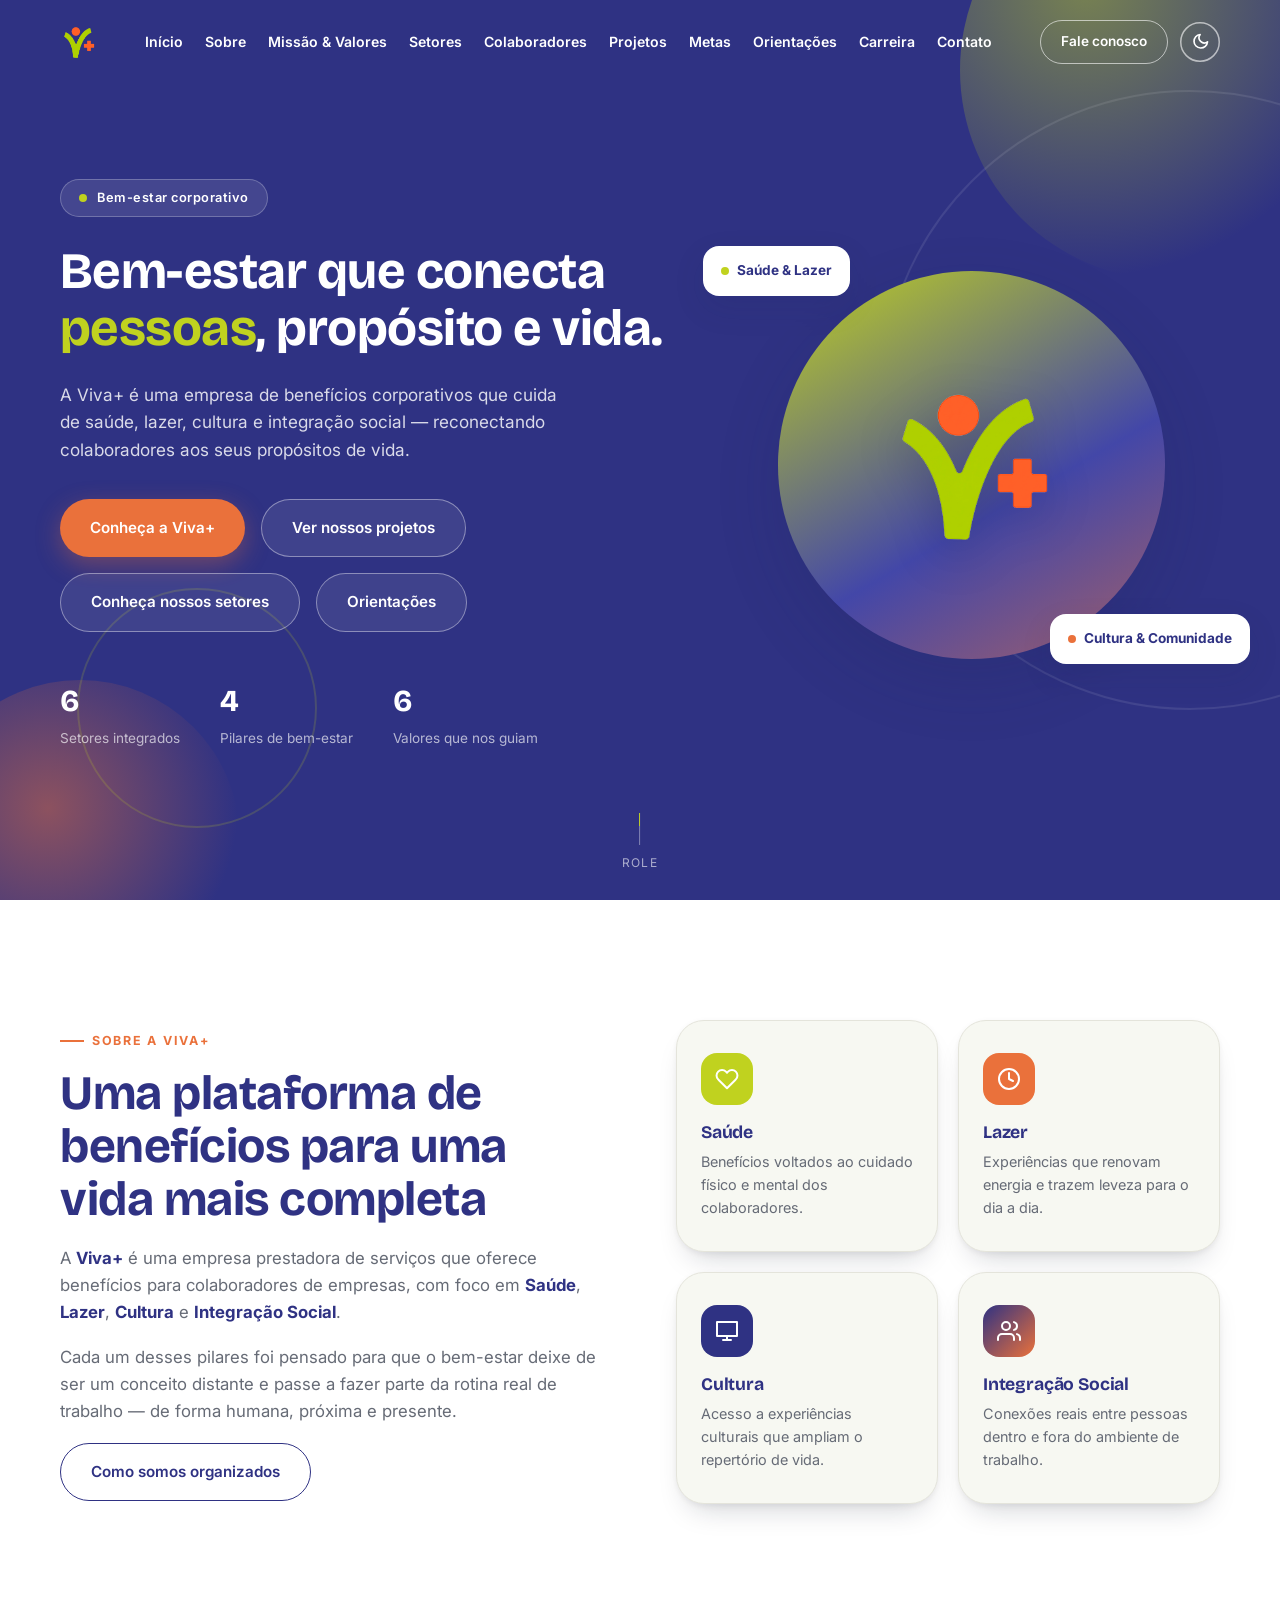
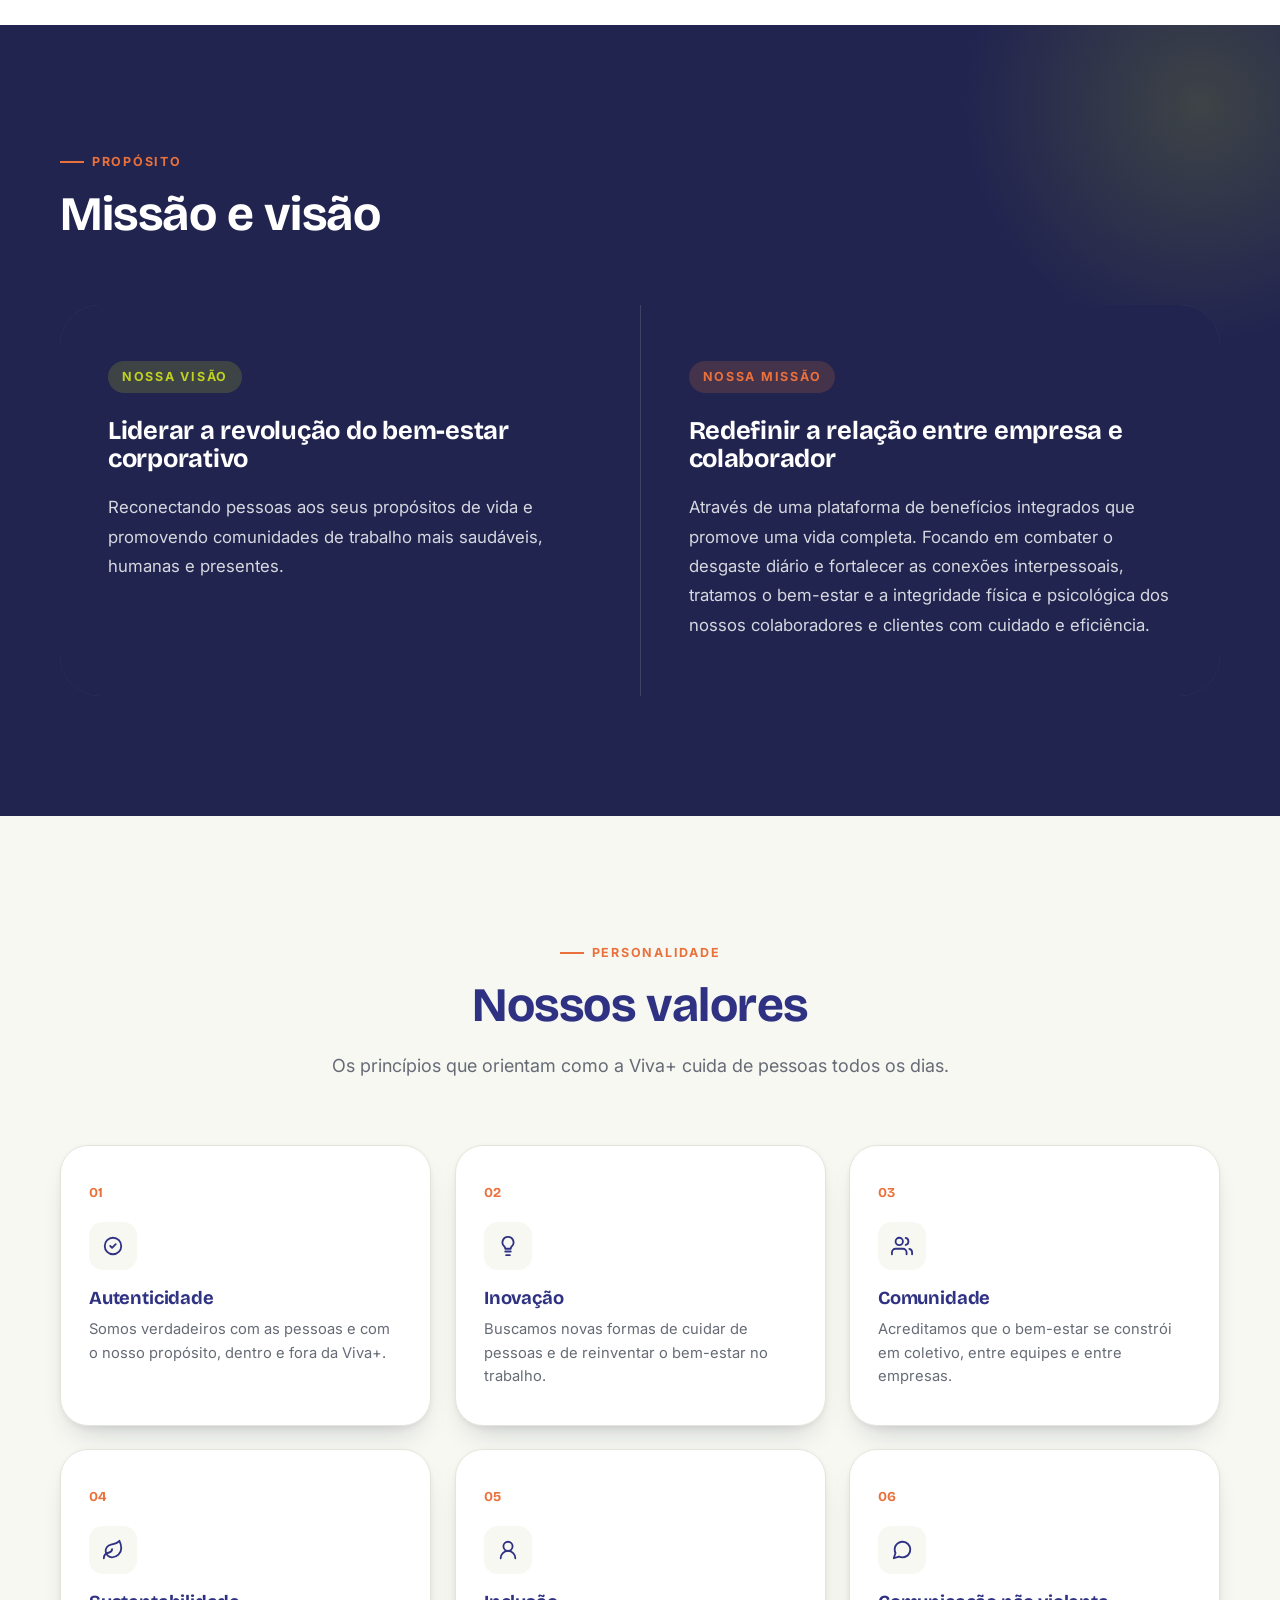
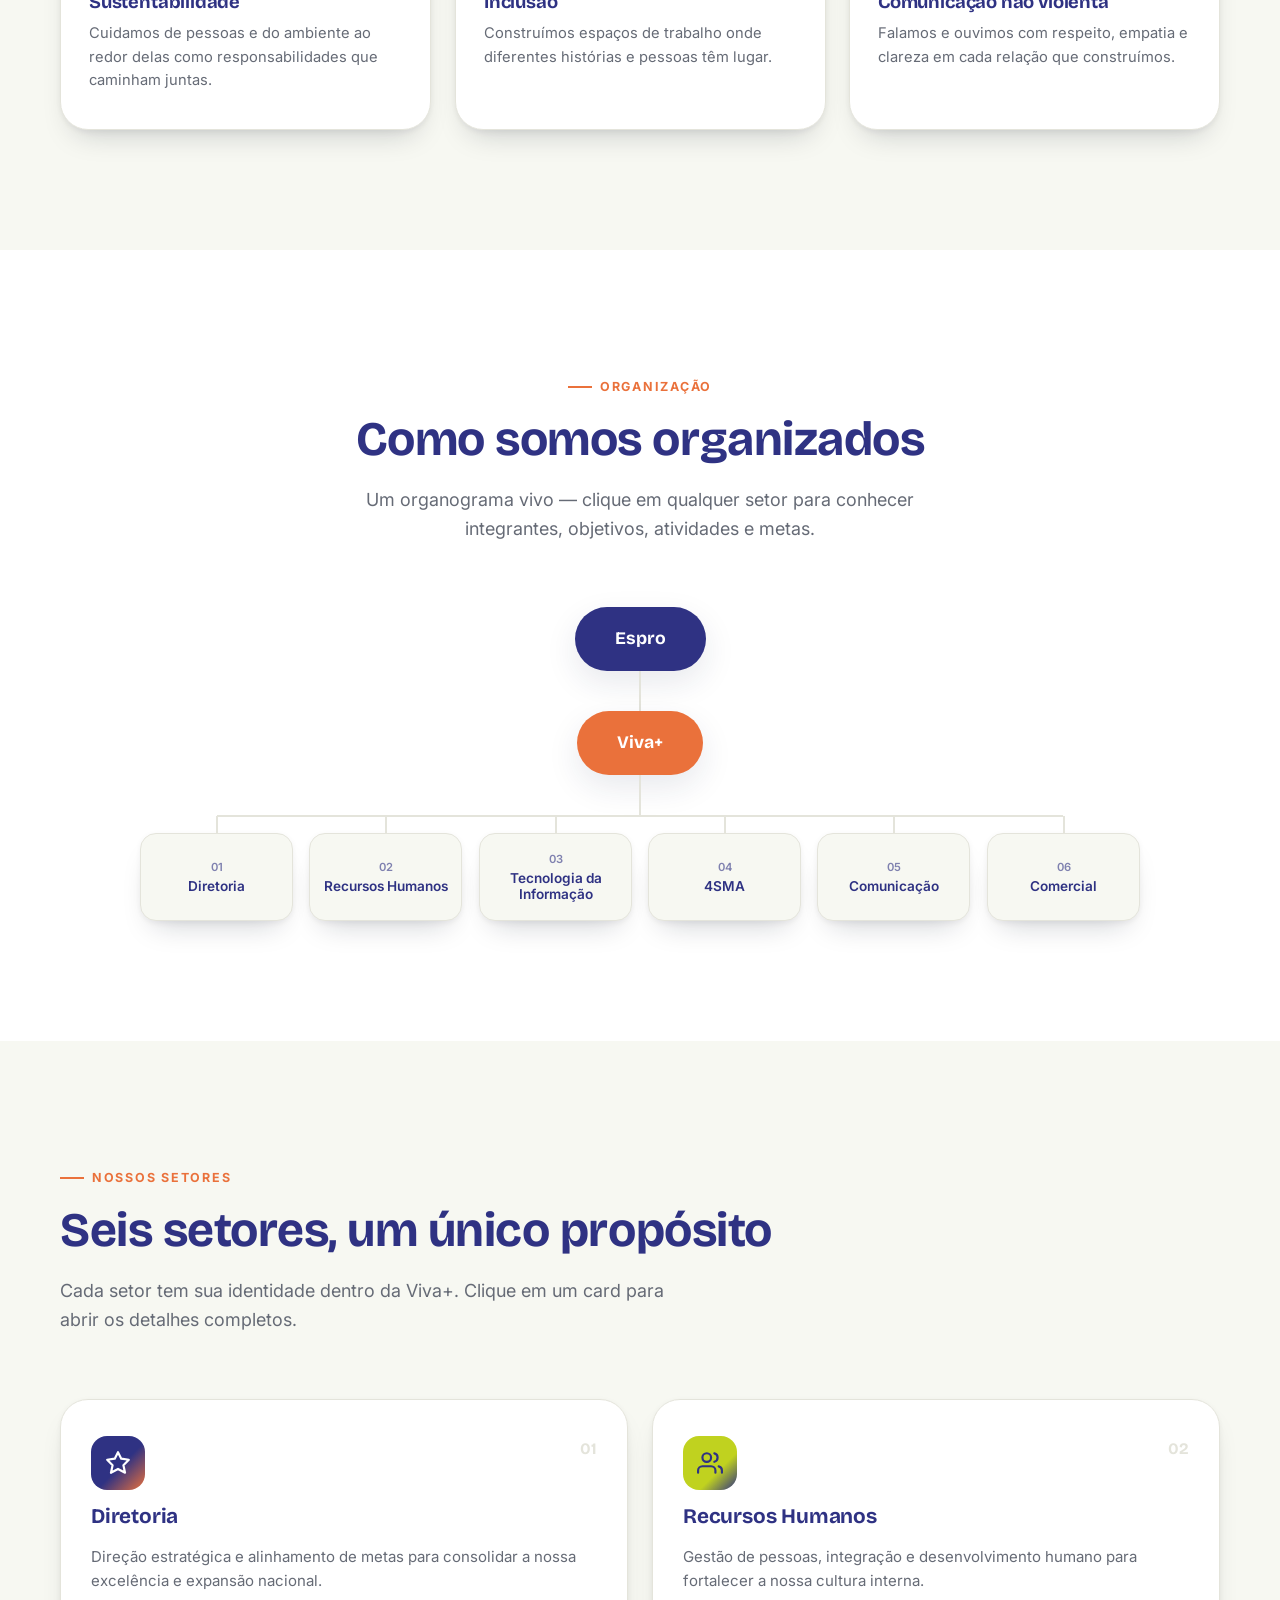
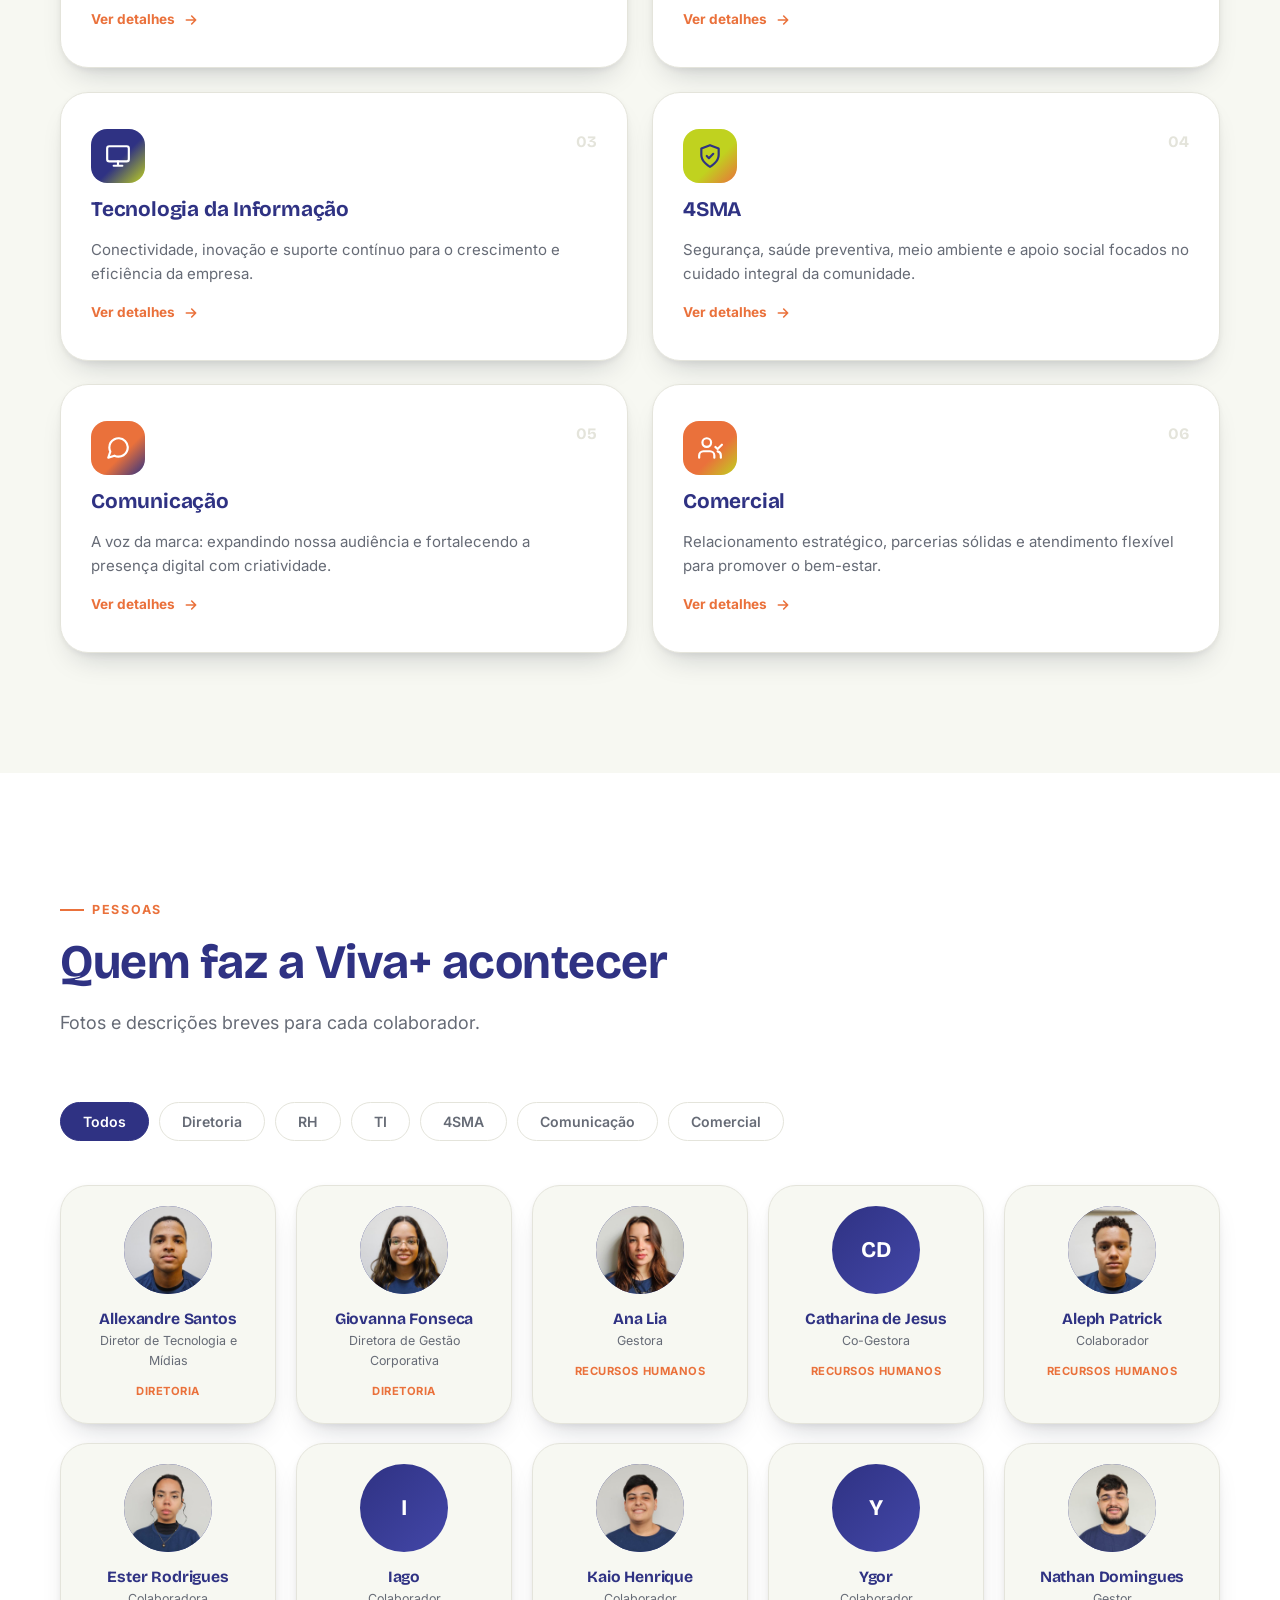
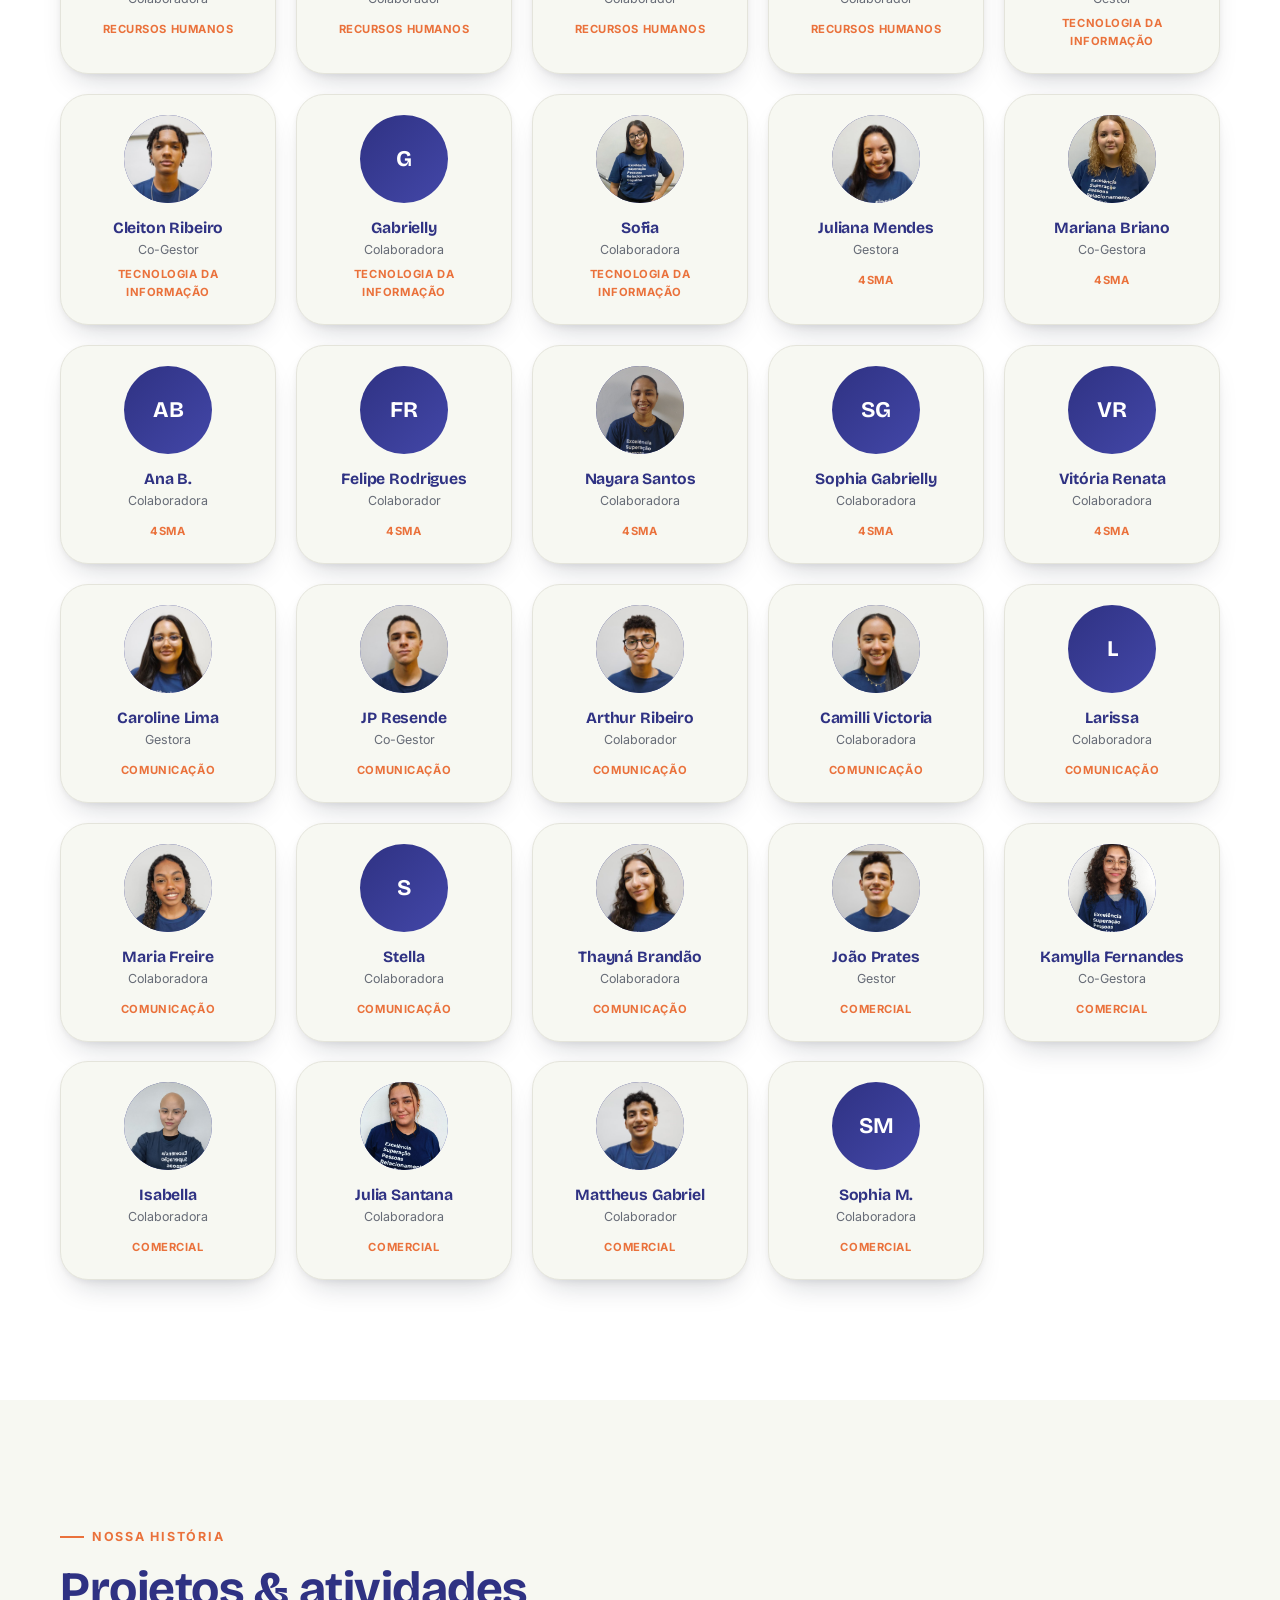
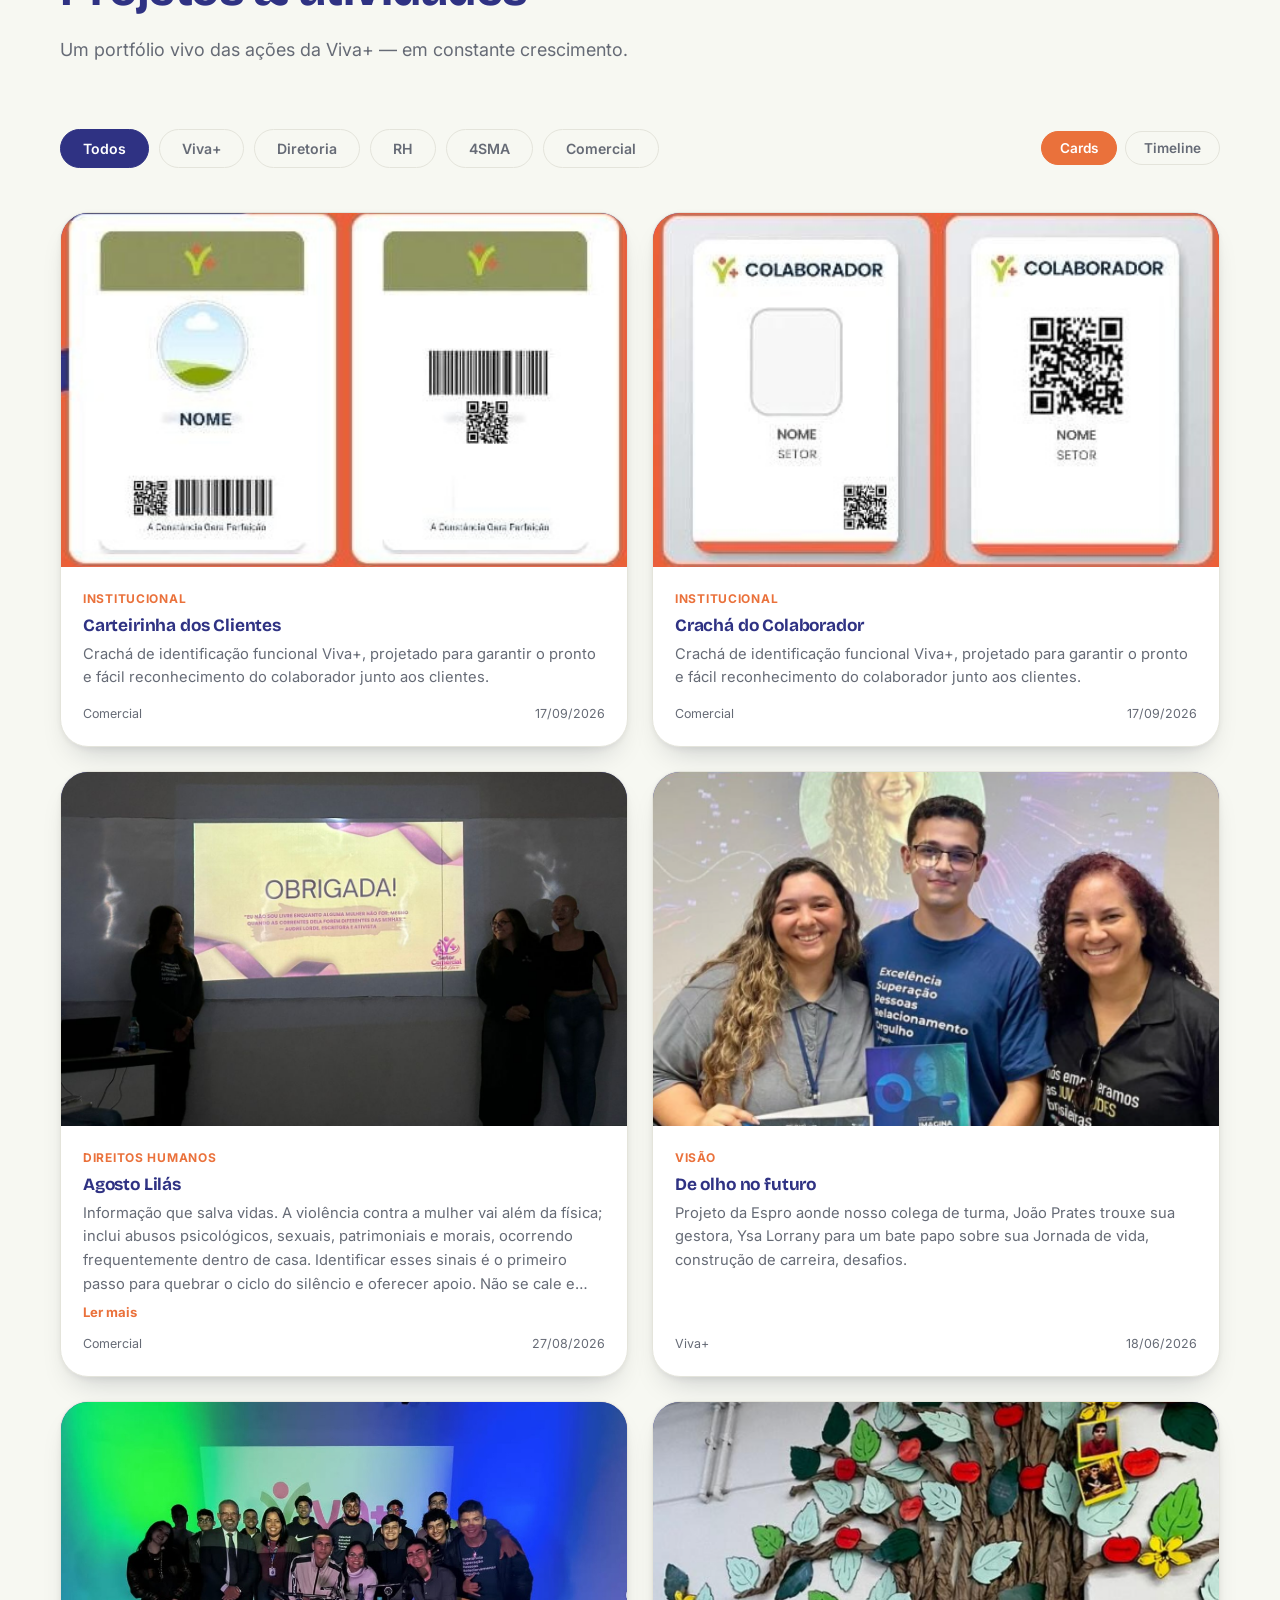
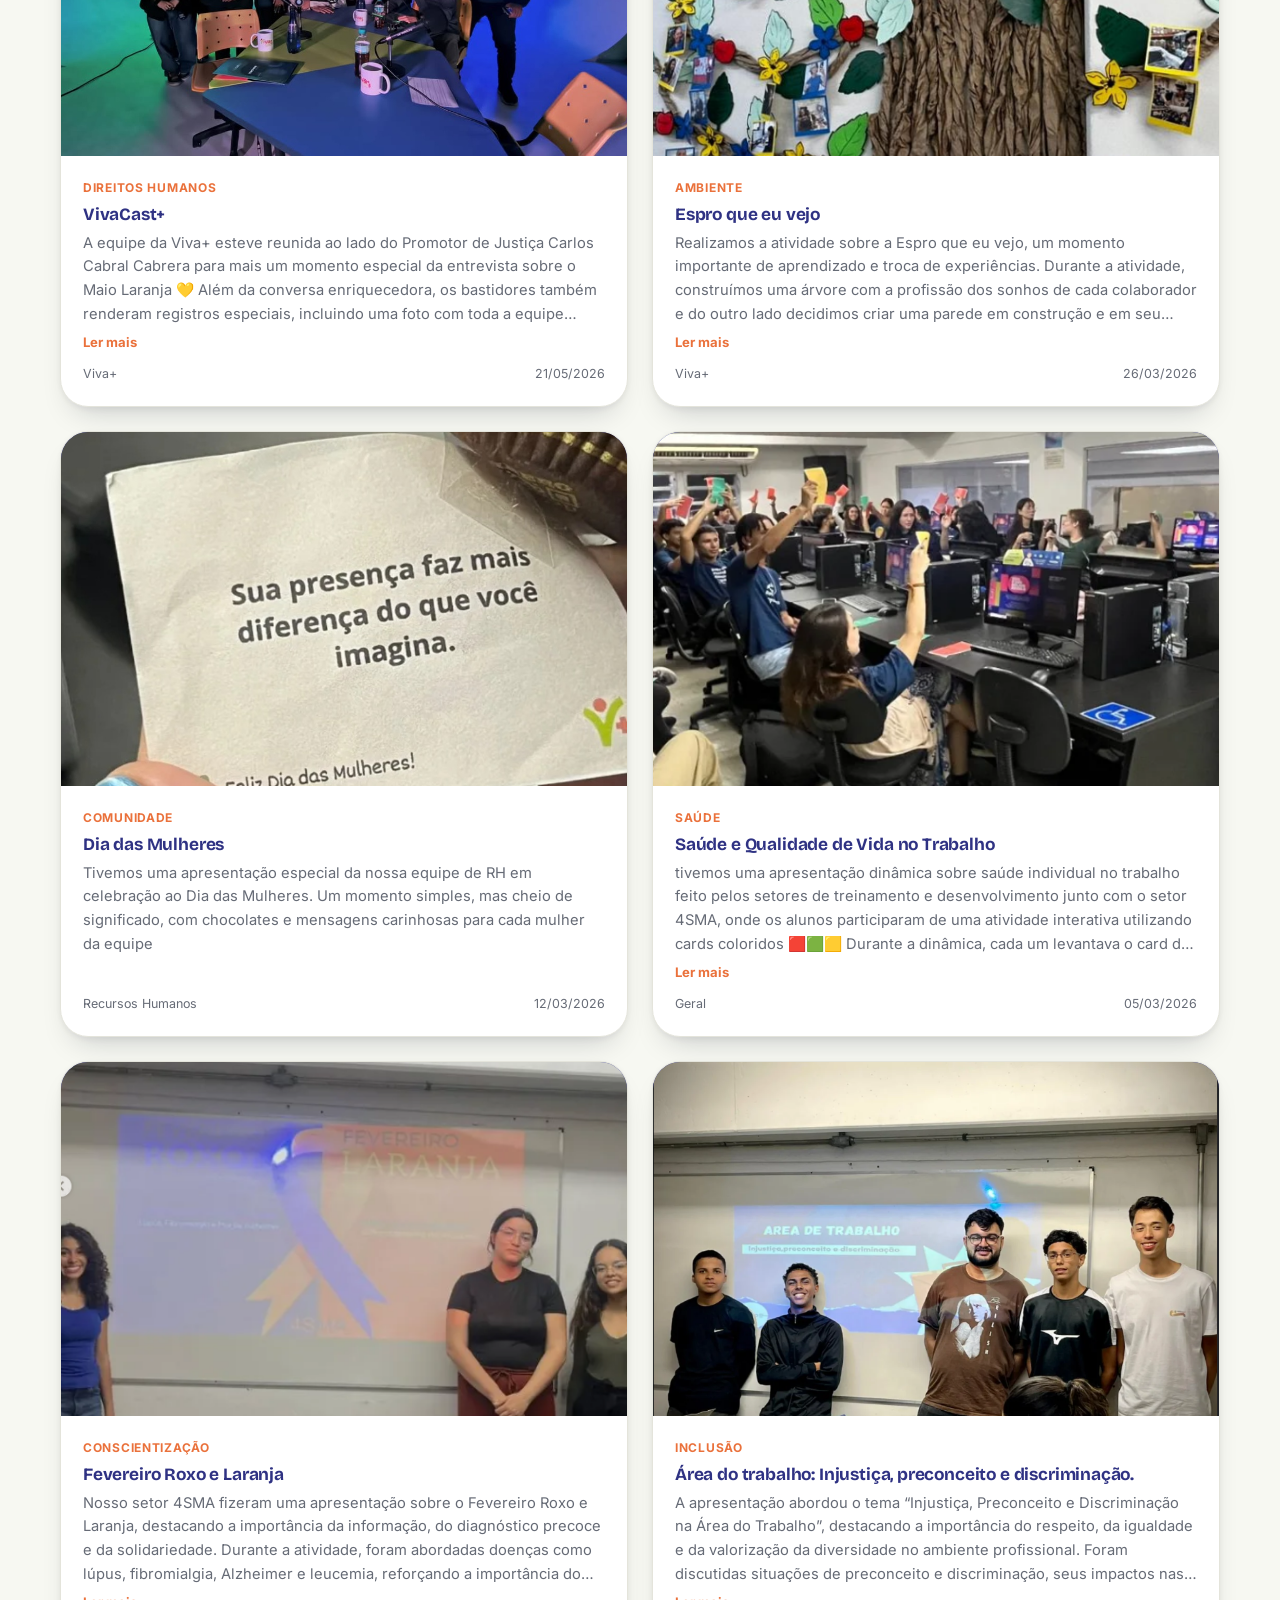
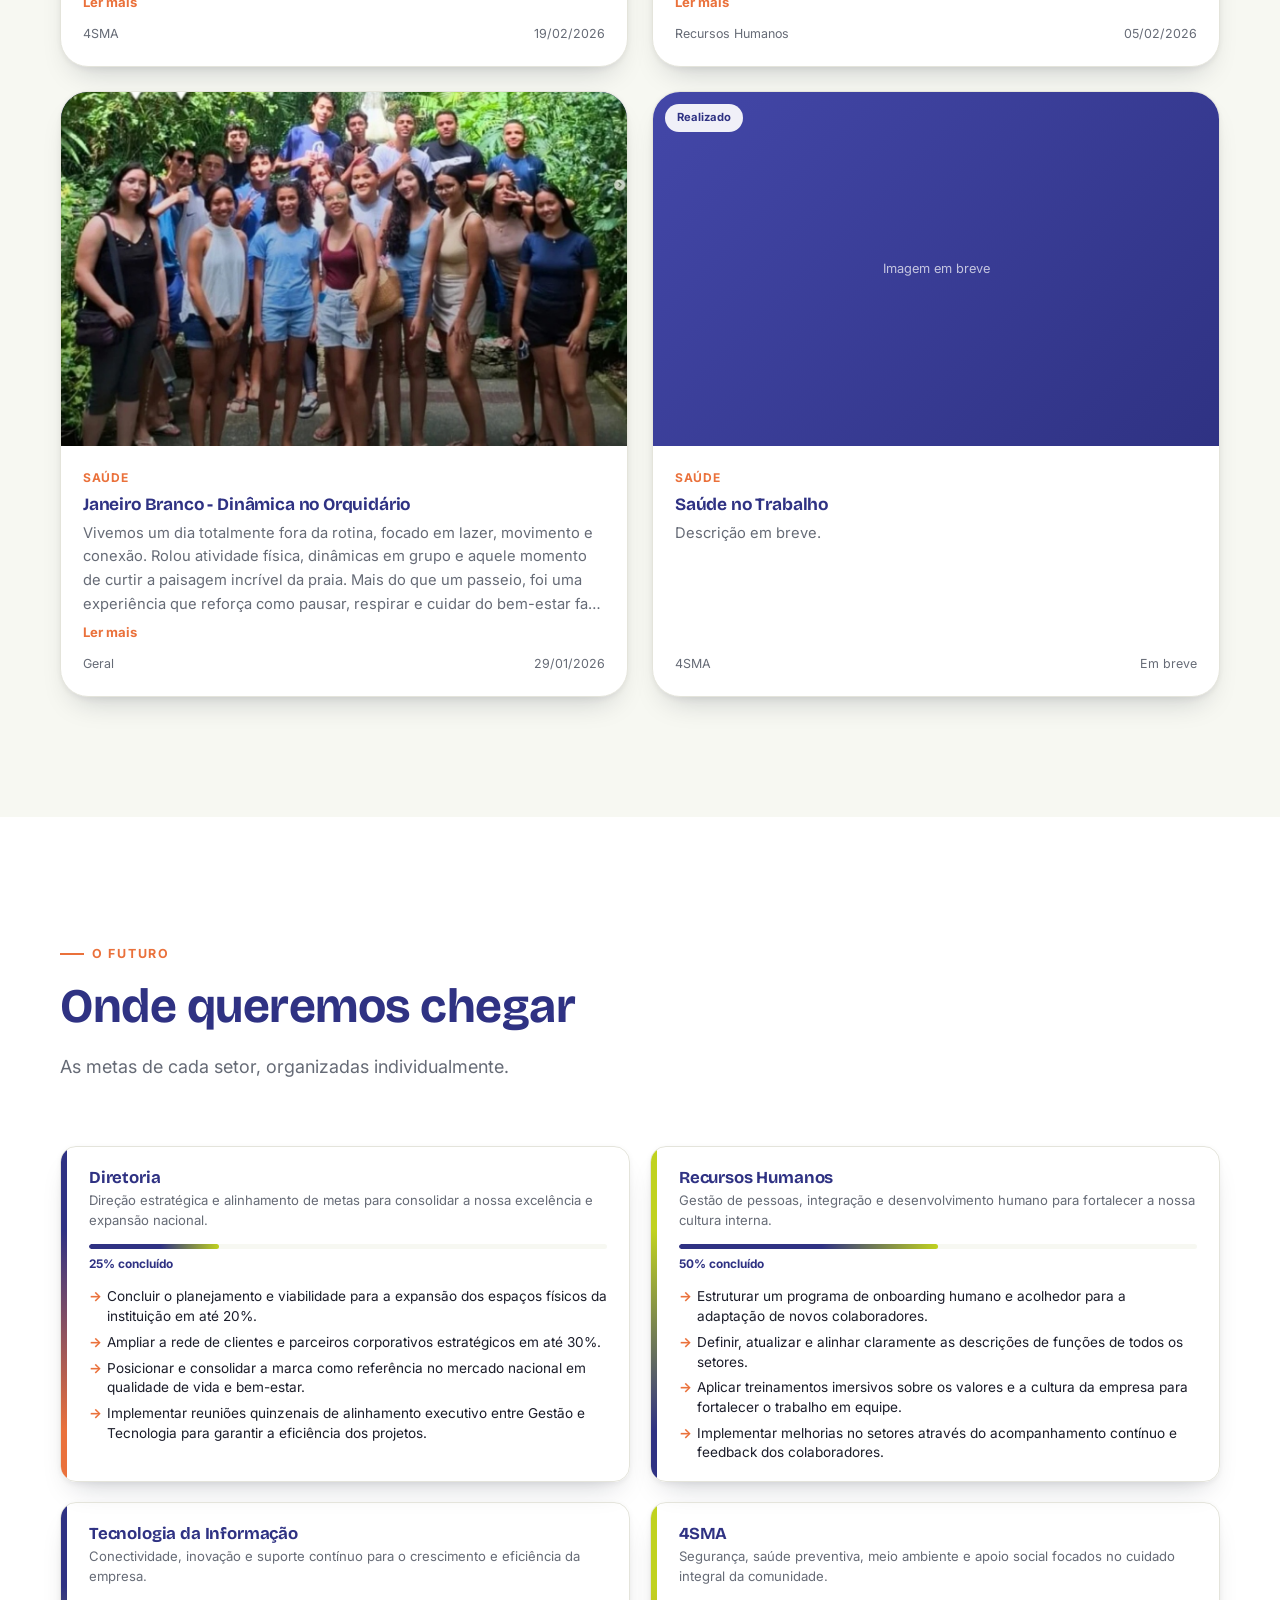
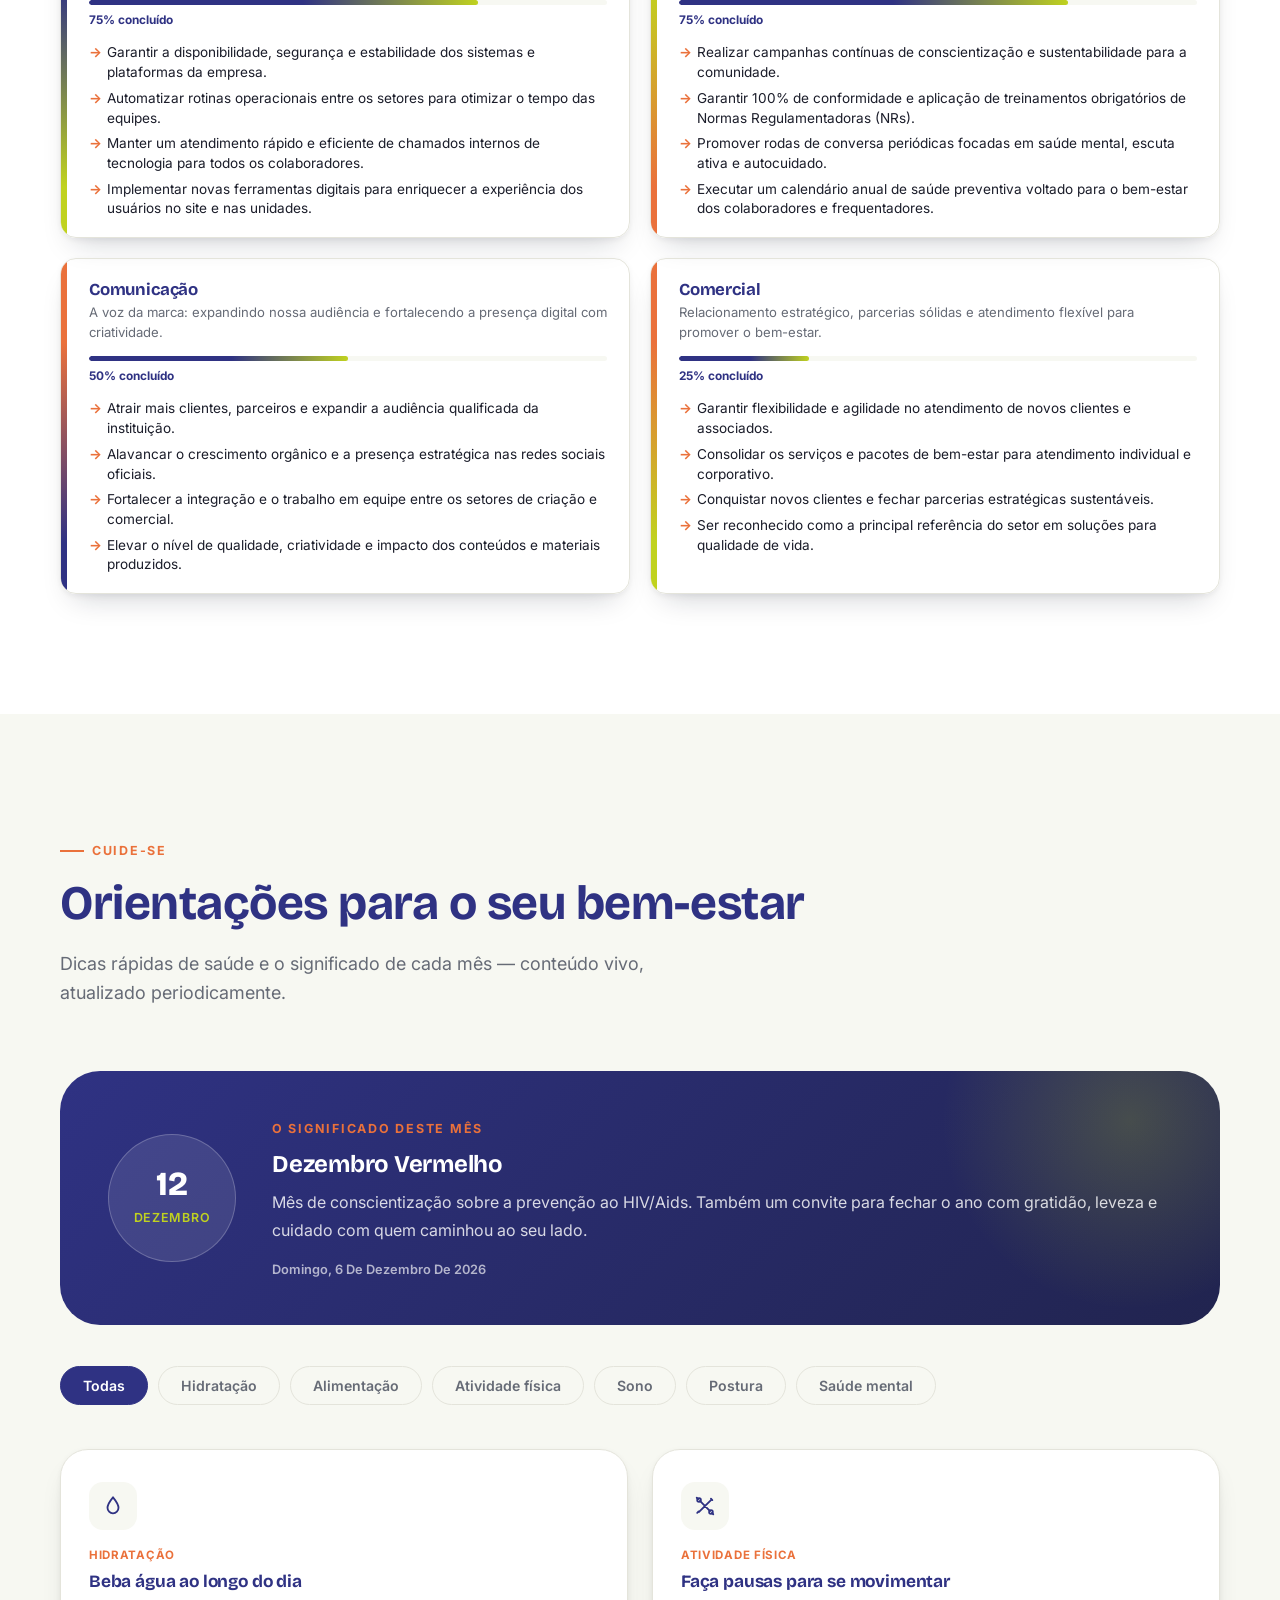
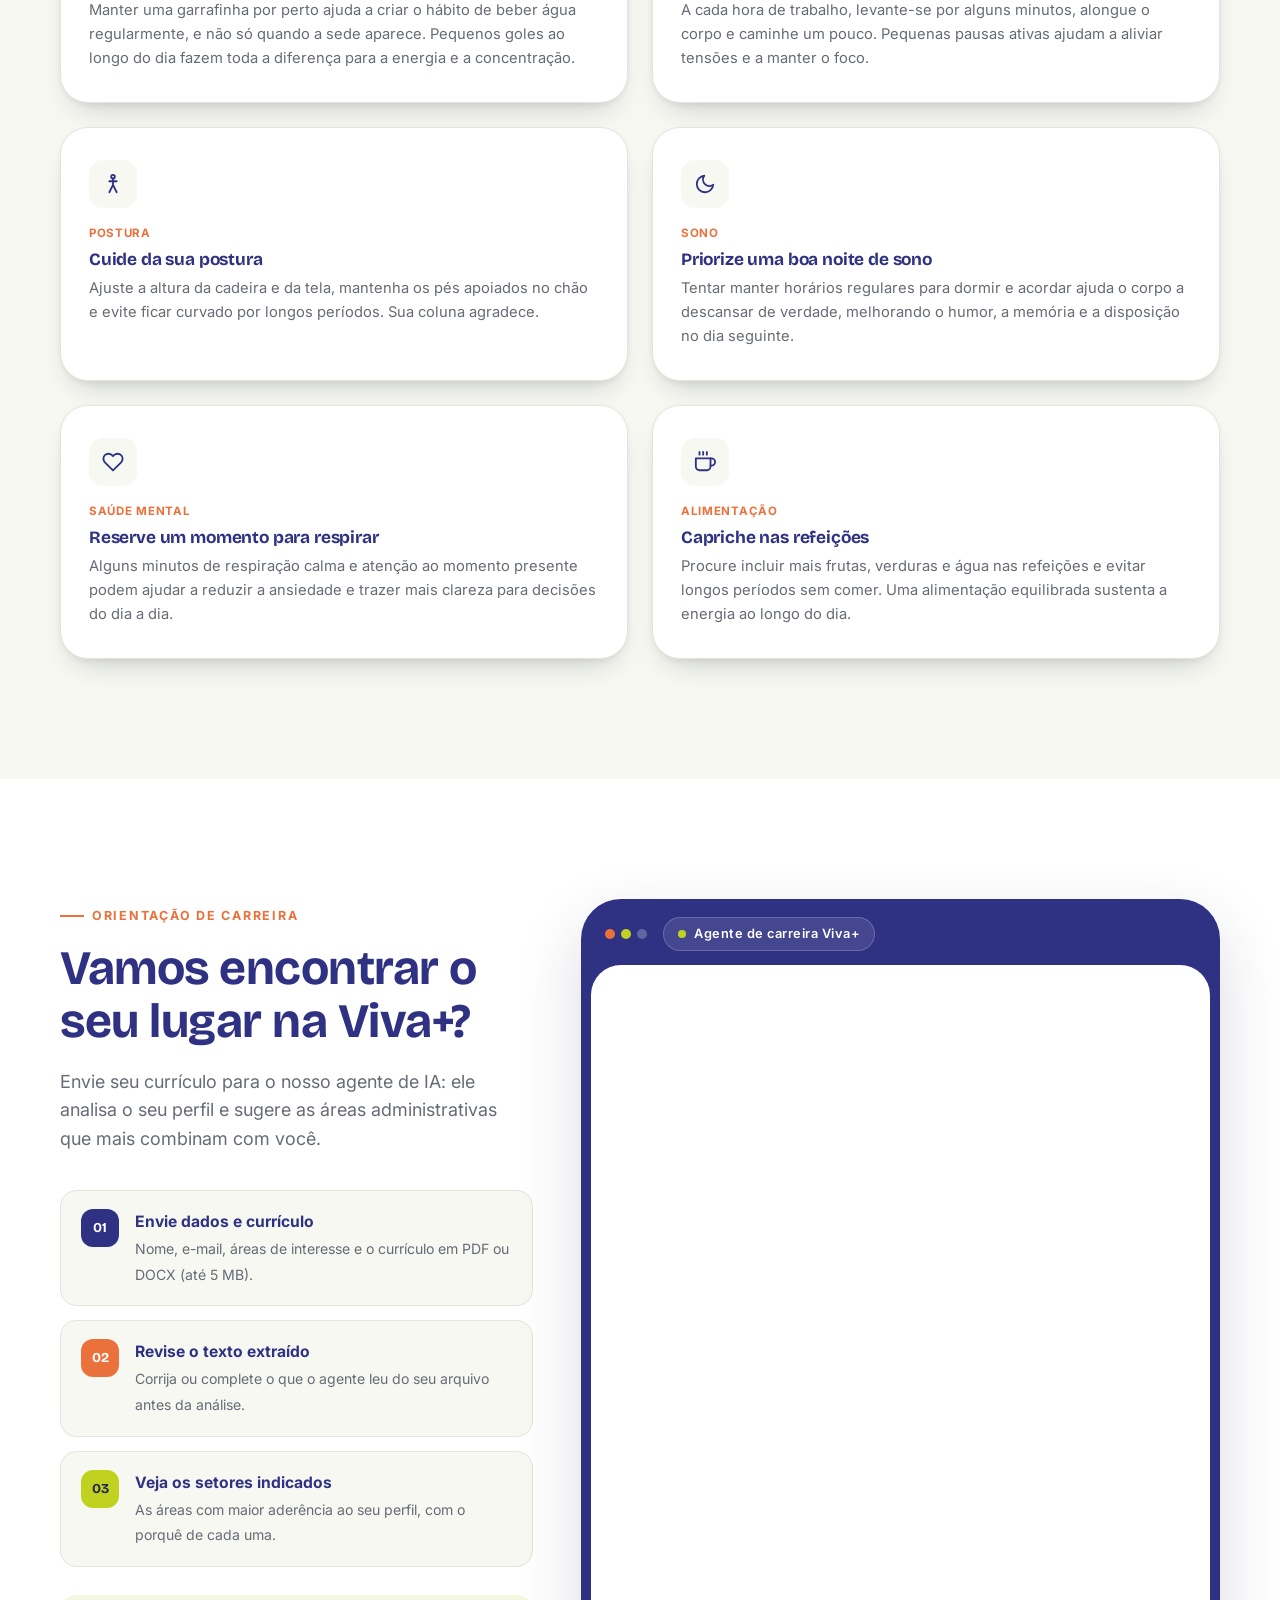
==== commit bb27cb5e: "Carreira acompanha as etapas do agente e ajusta a altura da moldura - Passos 01/02/03 batem com as t" ====
--- a/index.html
+++ b/index.html
@@ -309,18 +309,20 @@
           <h2 class="section-title">Vamos encontrar o seu lugar na Viva+?</h2>
           <p class="section-lead">Envie seu currículo para o nosso agente de IA: ele analisa o seu perfil e sugere as áreas administrativas que mais combinam com você.</p>
 
-          <ol class="career-steps">
-            <li>
+          <!-- Os passos acompanham as telas do agente: js/carreira.js marca
+               o atual (.is-active) quando o agente avisa a etapa -->
+          <ol class="career-steps" id="careerSteps">
+            <li data-step="1">
               <span class="career-step-num">01</span>
-              <div><strong>Preencha seus dados</strong><span>Nome, e-mail e as áreas que despertam seu interesse.</span></div>
+              <div><strong>Envie dados e currículo</strong><span>Nome, e-mail, áreas de interesse e o currículo em PDF ou DOCX (até 5 MB).</span></div>
             </li>
-            <li>
+            <li data-step="2">
               <span class="career-step-num">02</span>
-              <div><strong>Anexe o currículo</strong><span>Arquivo em PDF ou DOCX, com até 5 MB.</span></div>
+              <div><strong>Revise o texto extraído</strong><span>Corrija ou complete o que o agente leu do seu arquivo antes da análise.</span></div>
             </li>
-            <li>
+            <li data-step="3">
               <span class="career-step-num">03</span>
-              <div><strong>Receba a análise</strong><span>O agente indica as áreas com maior afinidade ao seu perfil.</span></div>
+              <div><strong>Veja os setores indicados</strong><span>As áreas com maior aderência ao seu perfil, com o porquê de cada uma.</span></div>
             </li>
           </ol>
 
--- a/css/style.css
+++ b/css/style.css
@@ -1253,9 +1253,17 @@
   border: 1px solid var(--color-border);
   border-radius: var(--radius-md);
   padding: 18px 20px;
-  transition: transform var(--transition-fast) var(--ease), box-shadow var(--transition-fast) var(--ease);
+  transition: transform var(--transition-fast) var(--ease), box-shadow var(--transition-fast) var(--ease), opacity var(--transition-fast) var(--ease), border-color var(--transition-fast) var(--ease);
 }
 .career-steps li:hover { transform: translateX(6px); box-shadow: var(--shadow-sm); }
+/* Passo em que o visitante está no agente (marcado por js/carreira.js) */
+.career-steps li.is-active {
+  background: var(--color-surface);
+  border-color: var(--color-orange);
+  box-shadow: var(--shadow-md);
+  transform: translateX(6px);
+}
+.career-steps:has(li.is-active) li:not(.is-active) { opacity: 0.6; }
 .career-step-num {
   font-family: var(--font-display);
   font-weight: 700;
@@ -1322,7 +1330,10 @@
   background: var(--color-white);
   border-radius: calc(var(--radius-xl) - 10px);
   overflow: hidden;
+  /* Altura inicial; depois o agente informa a altura do conteúdo
+     (js/carreira.js) e a moldura acompanha */
   height: 760px;
+  transition: height var(--transition-normal) var(--ease);
 }
 .career-frame-body iframe {
   width: 100%;
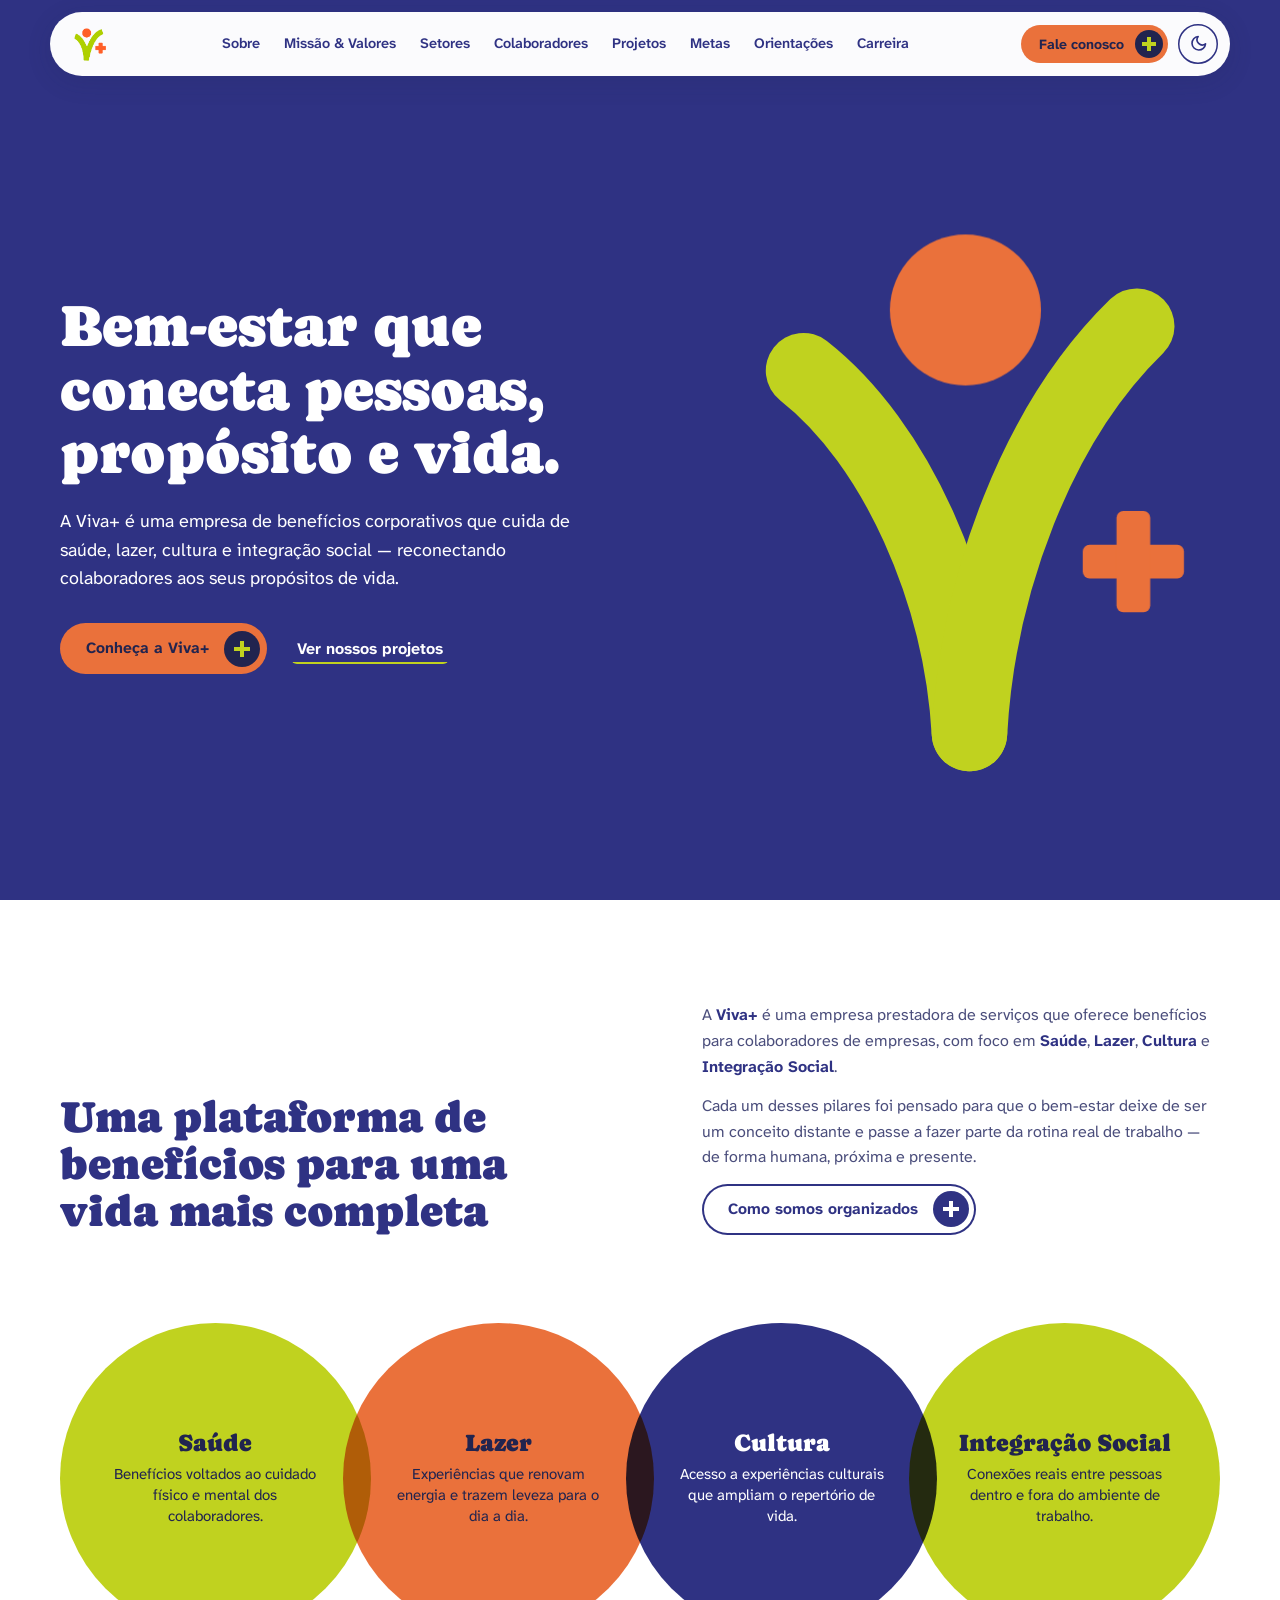
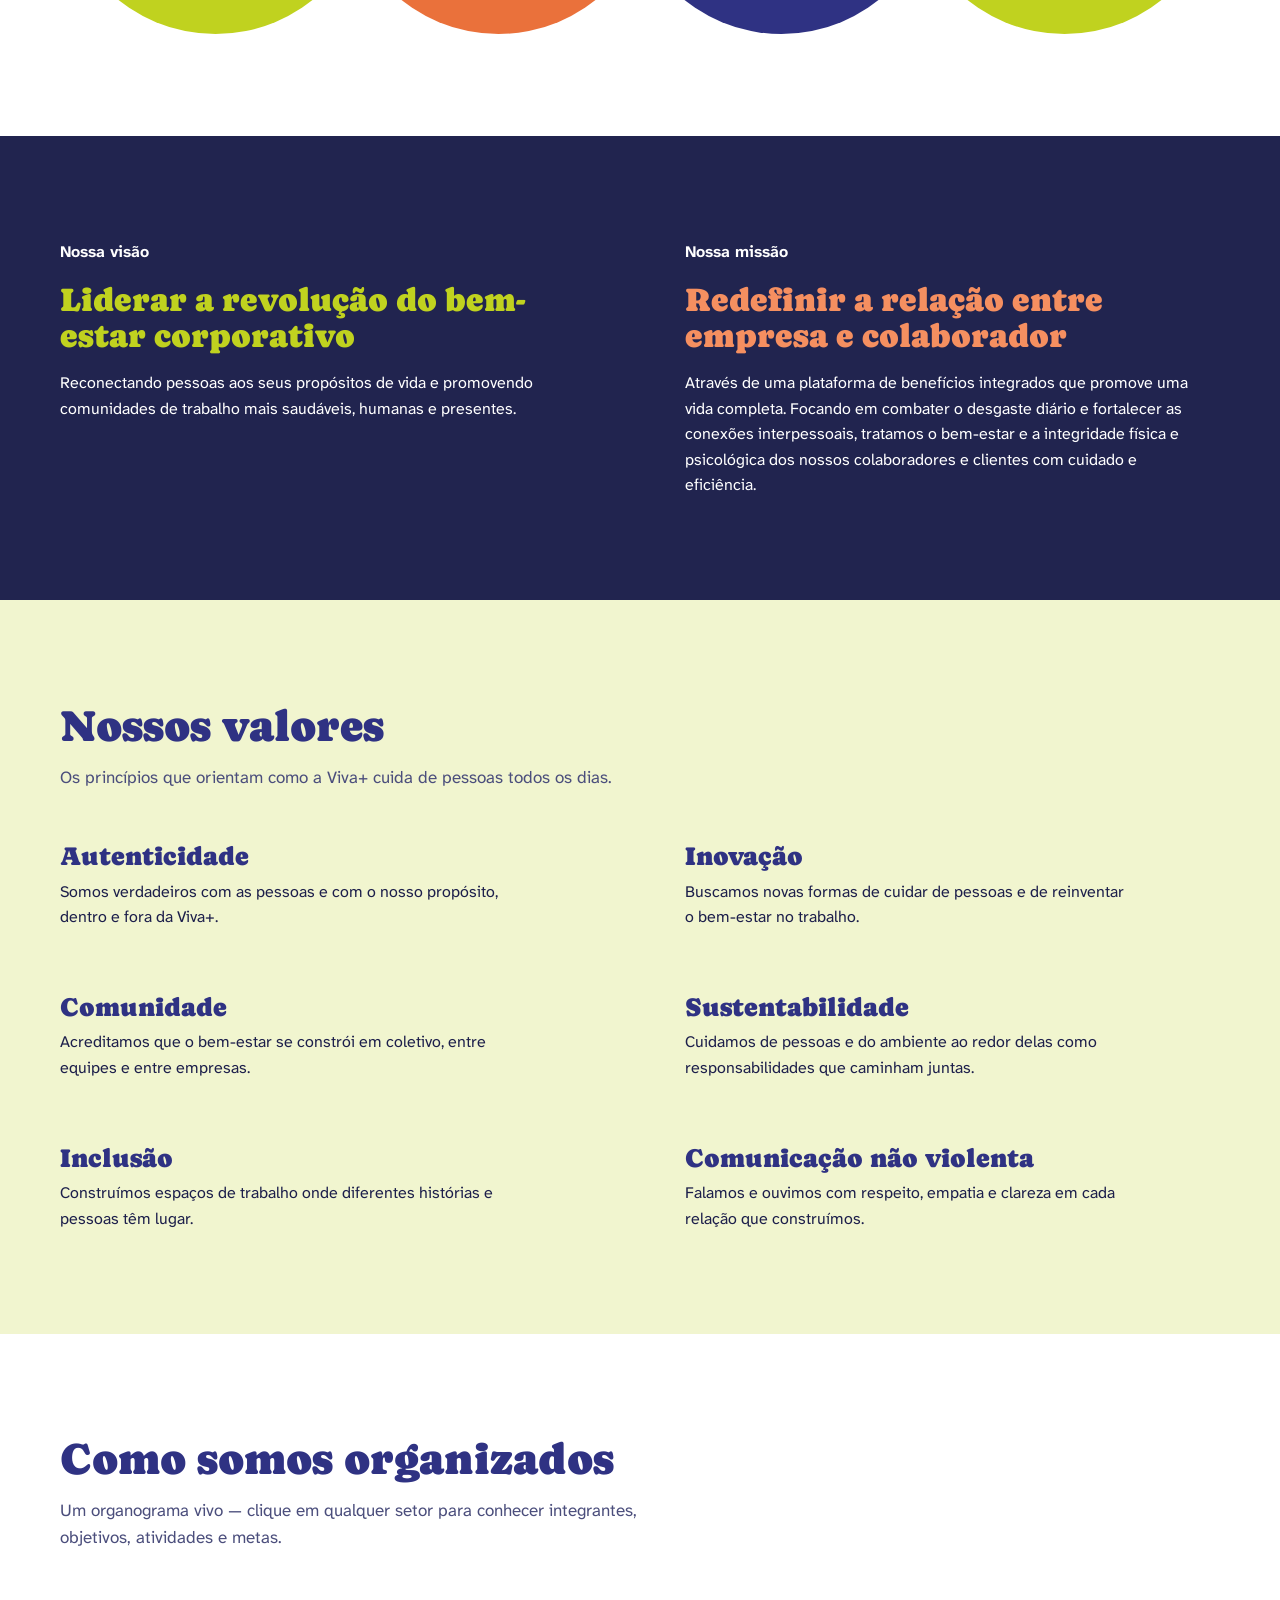
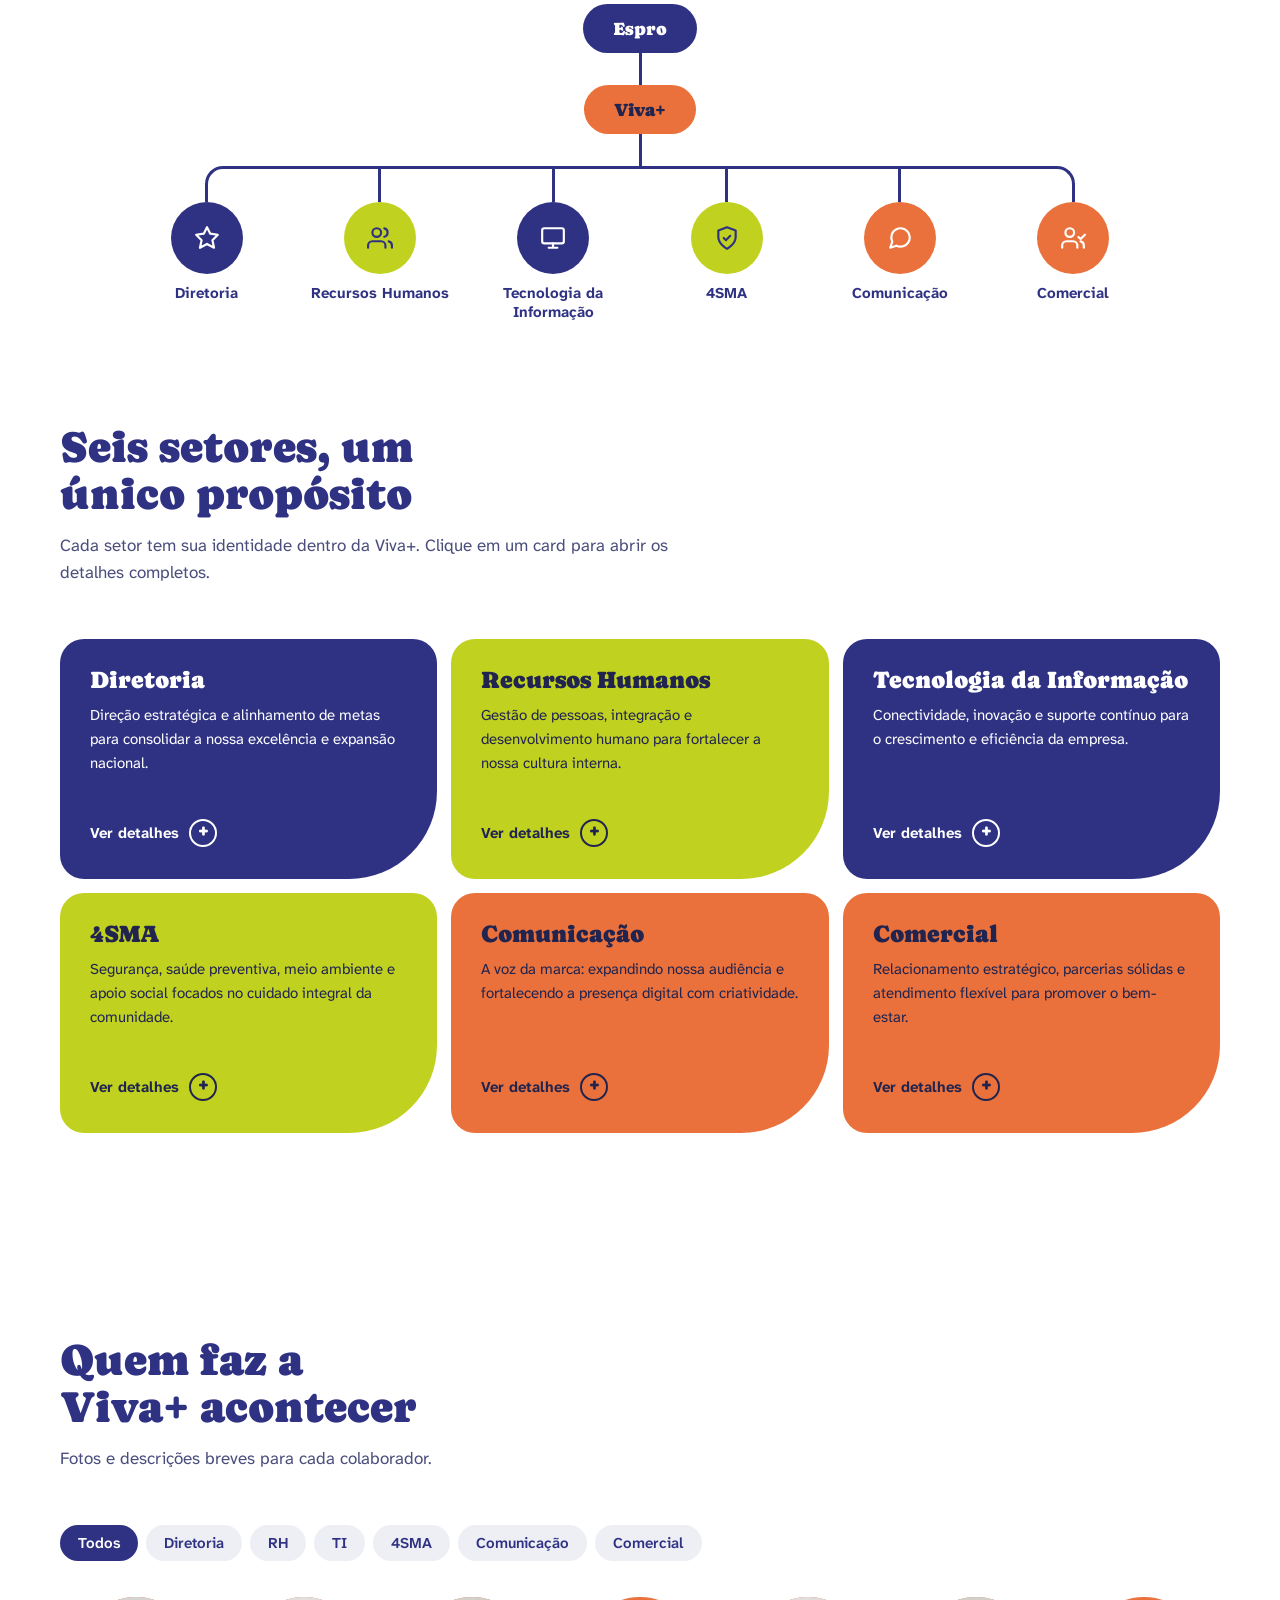
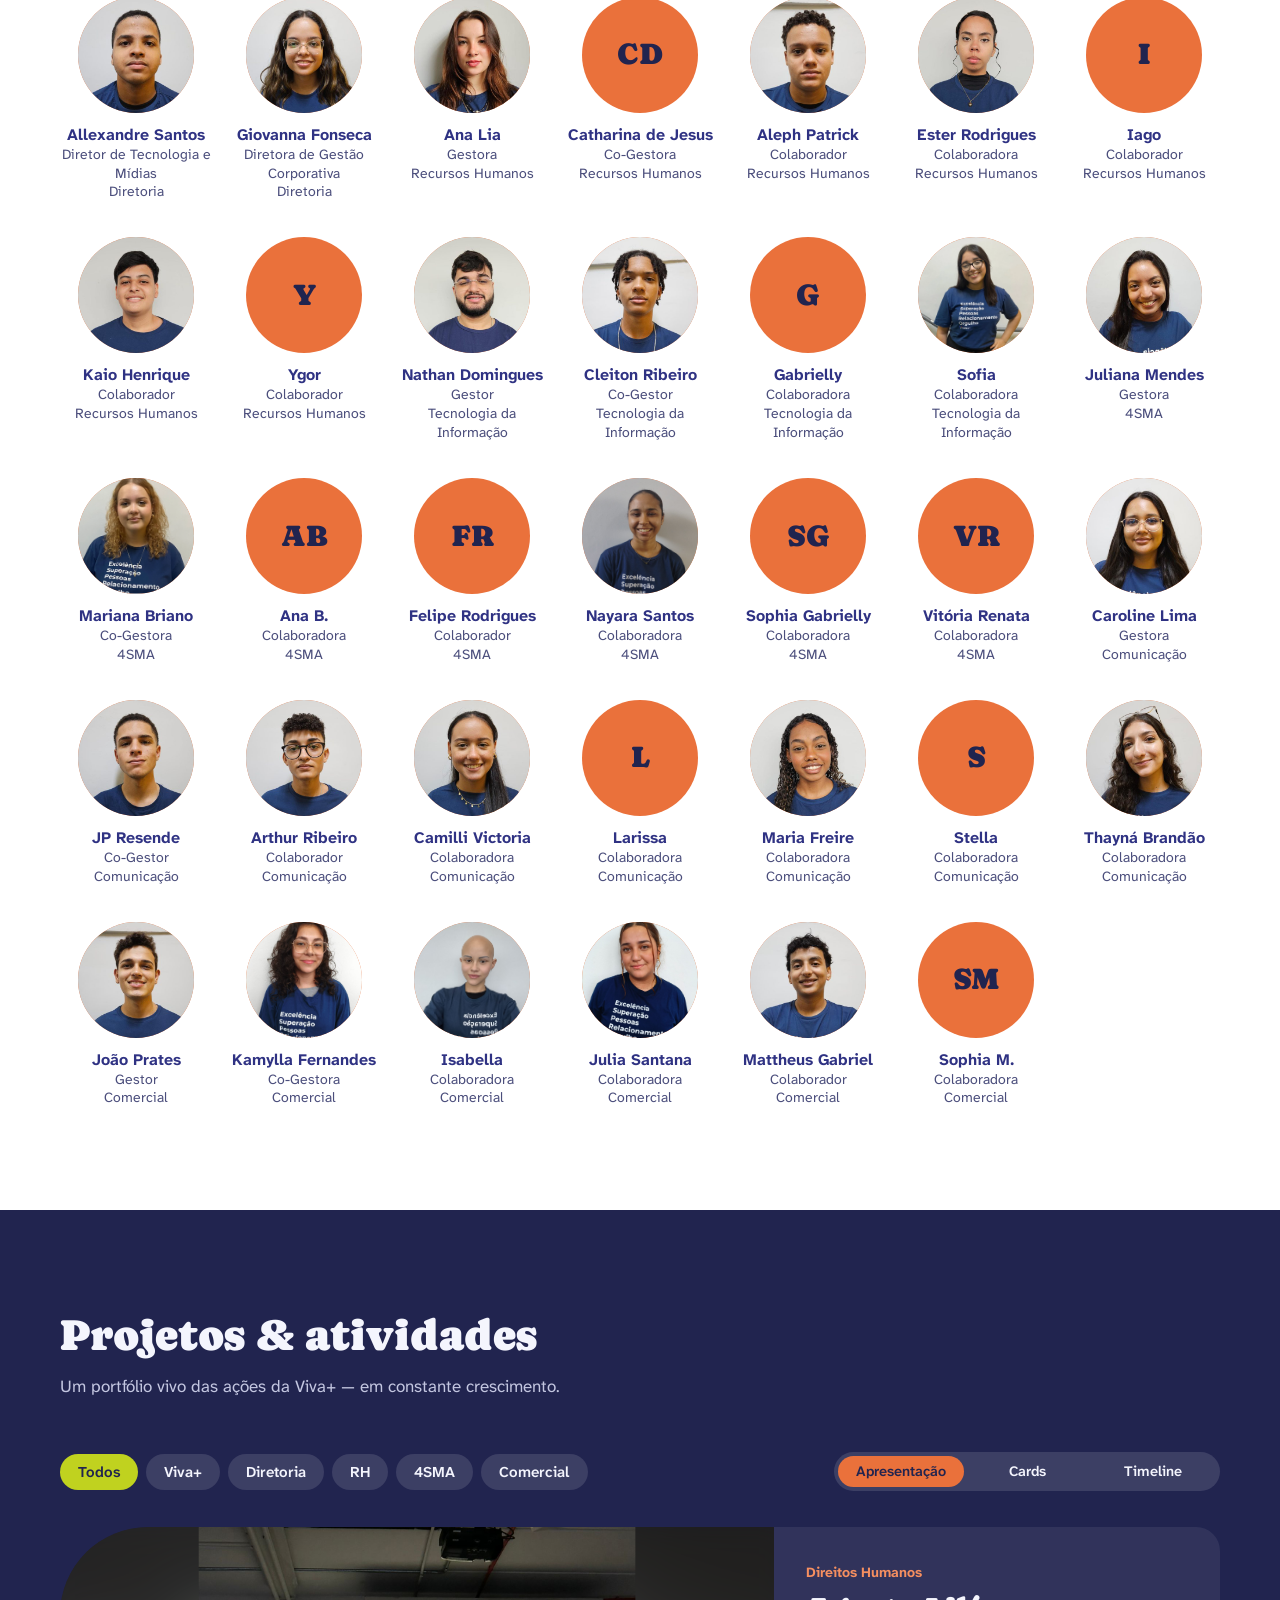
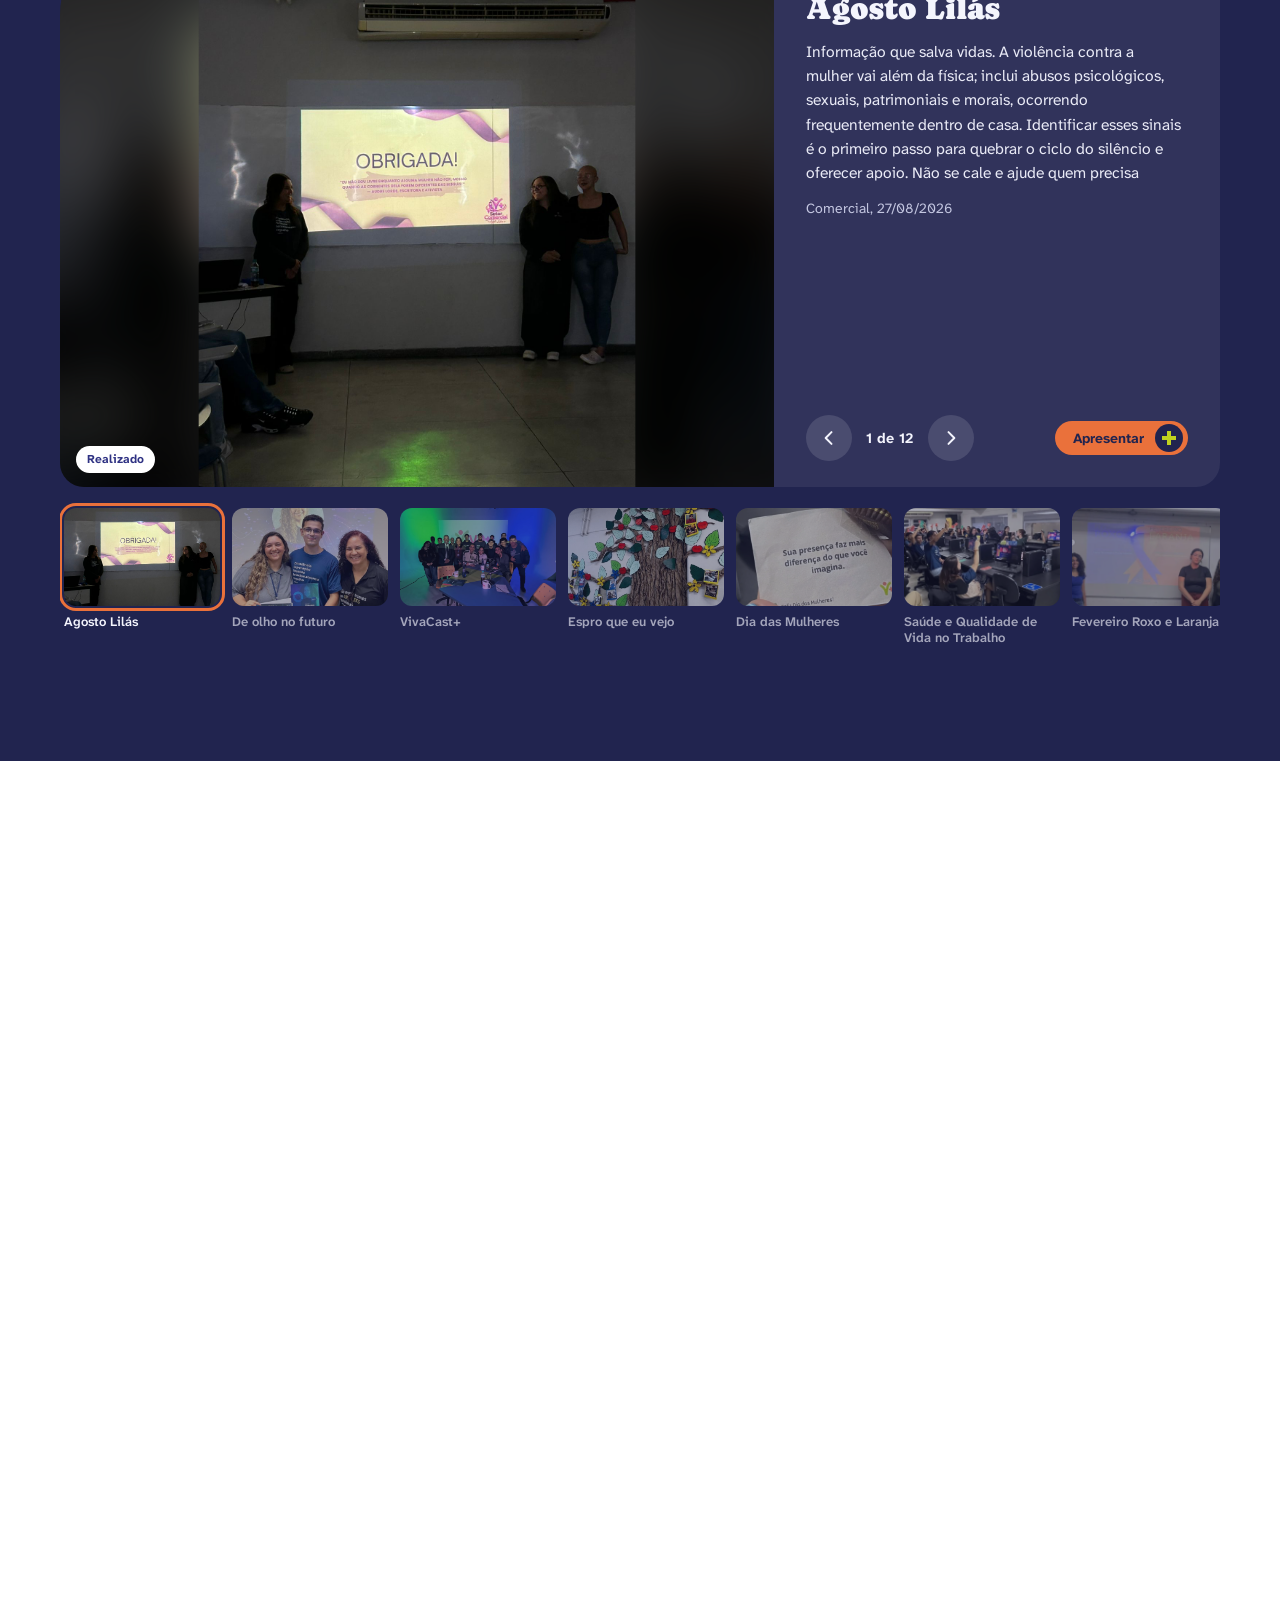
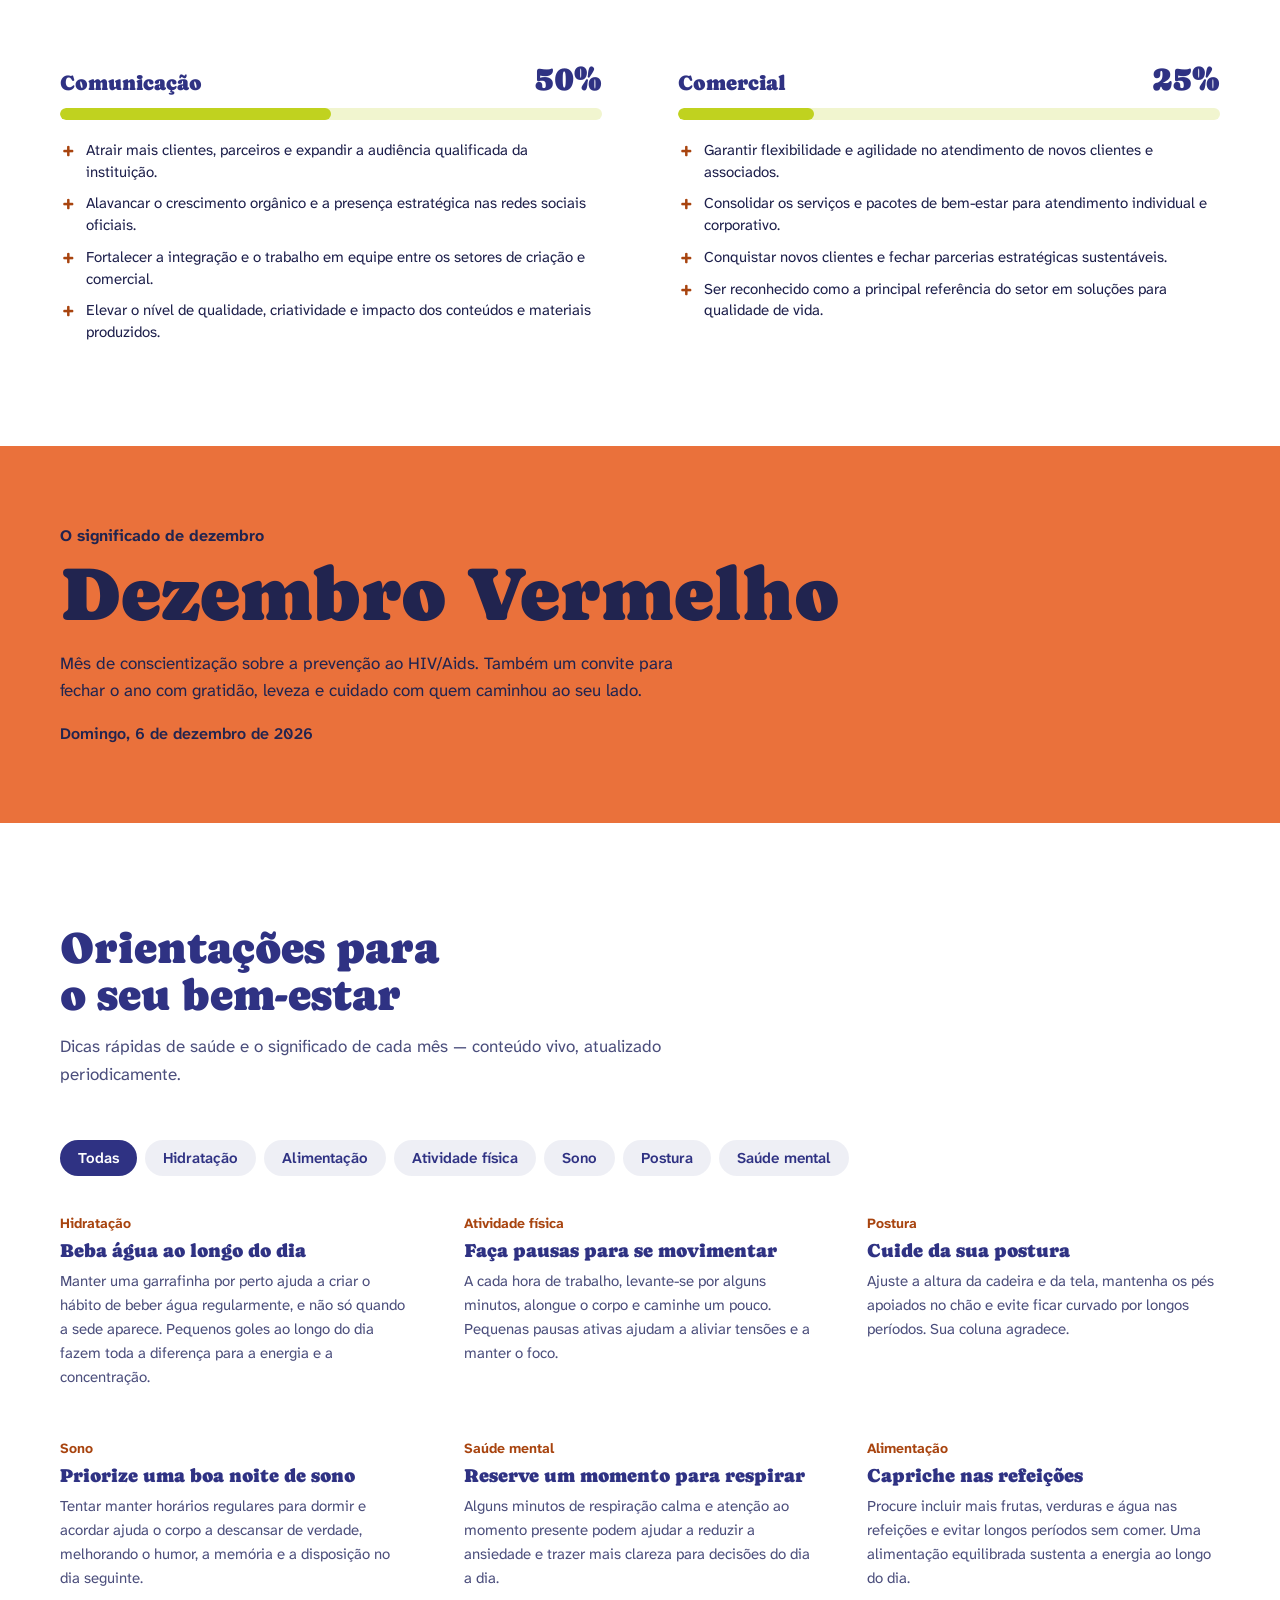
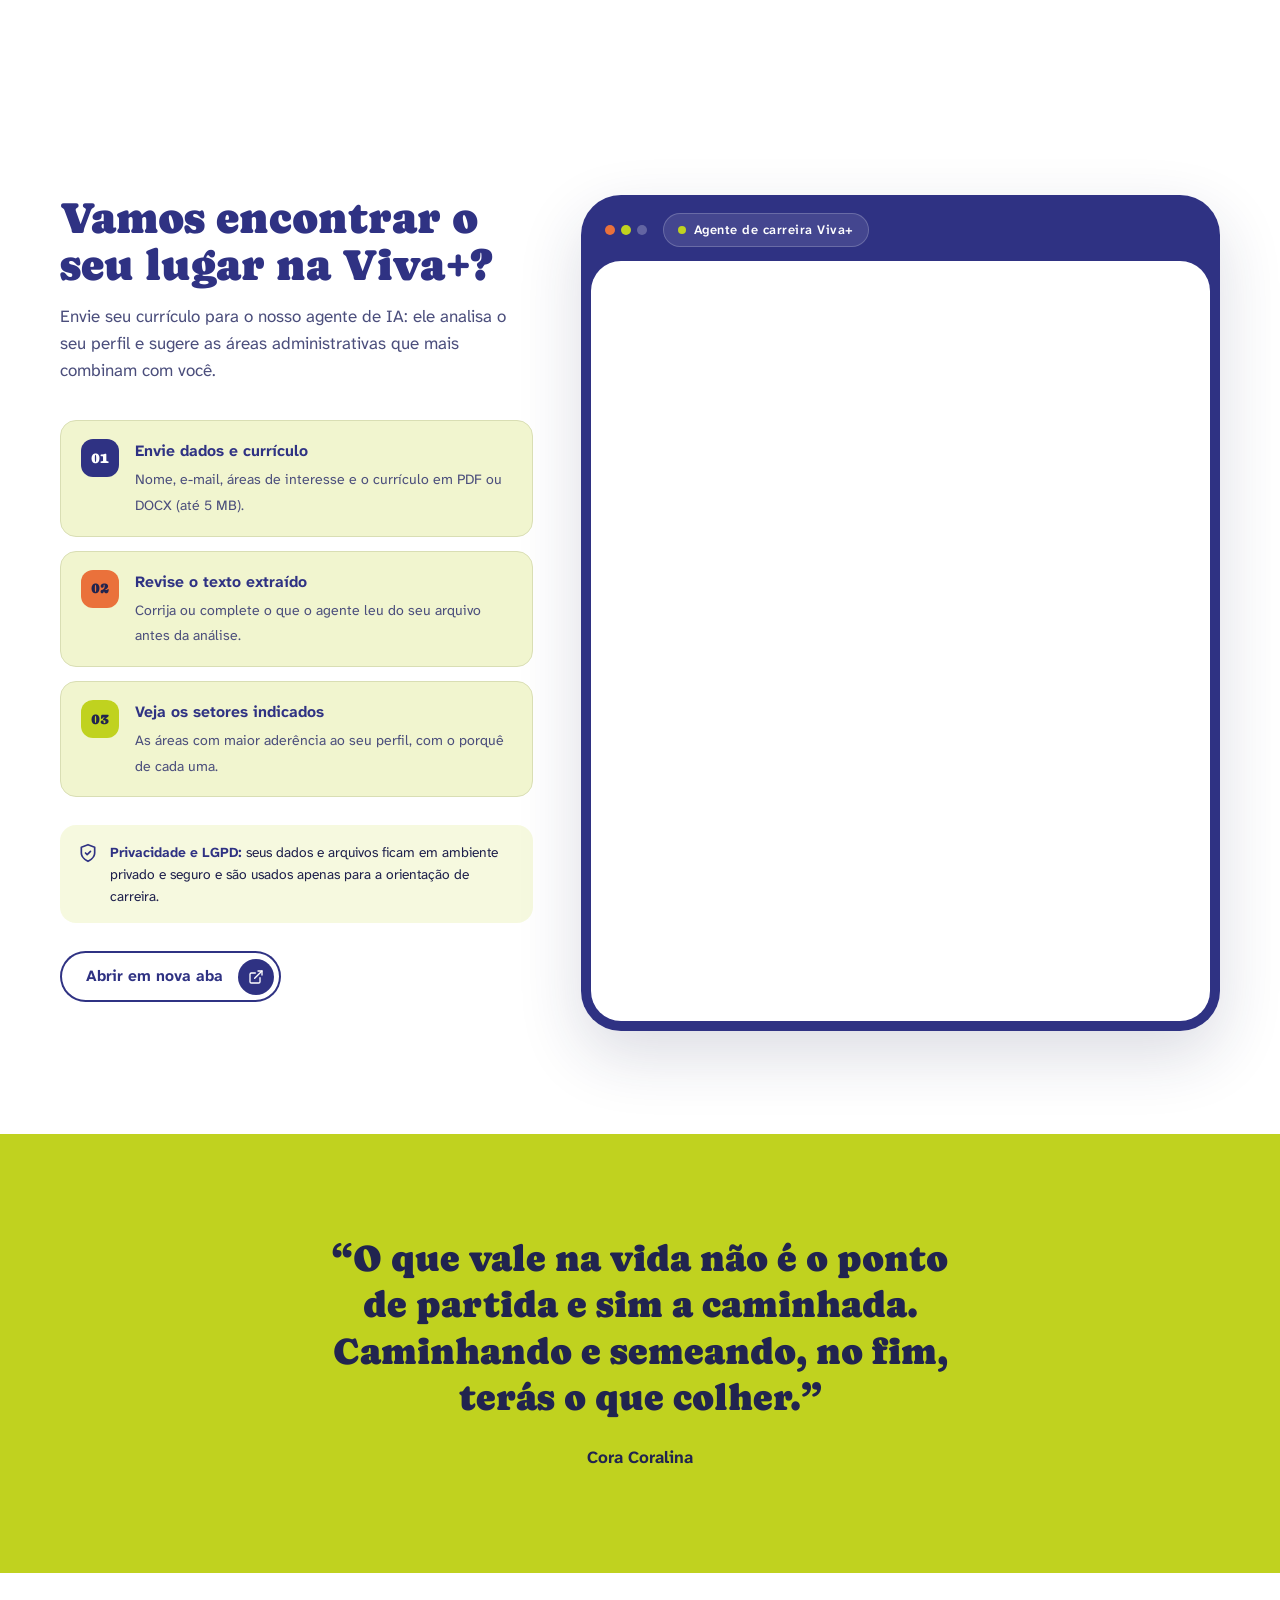
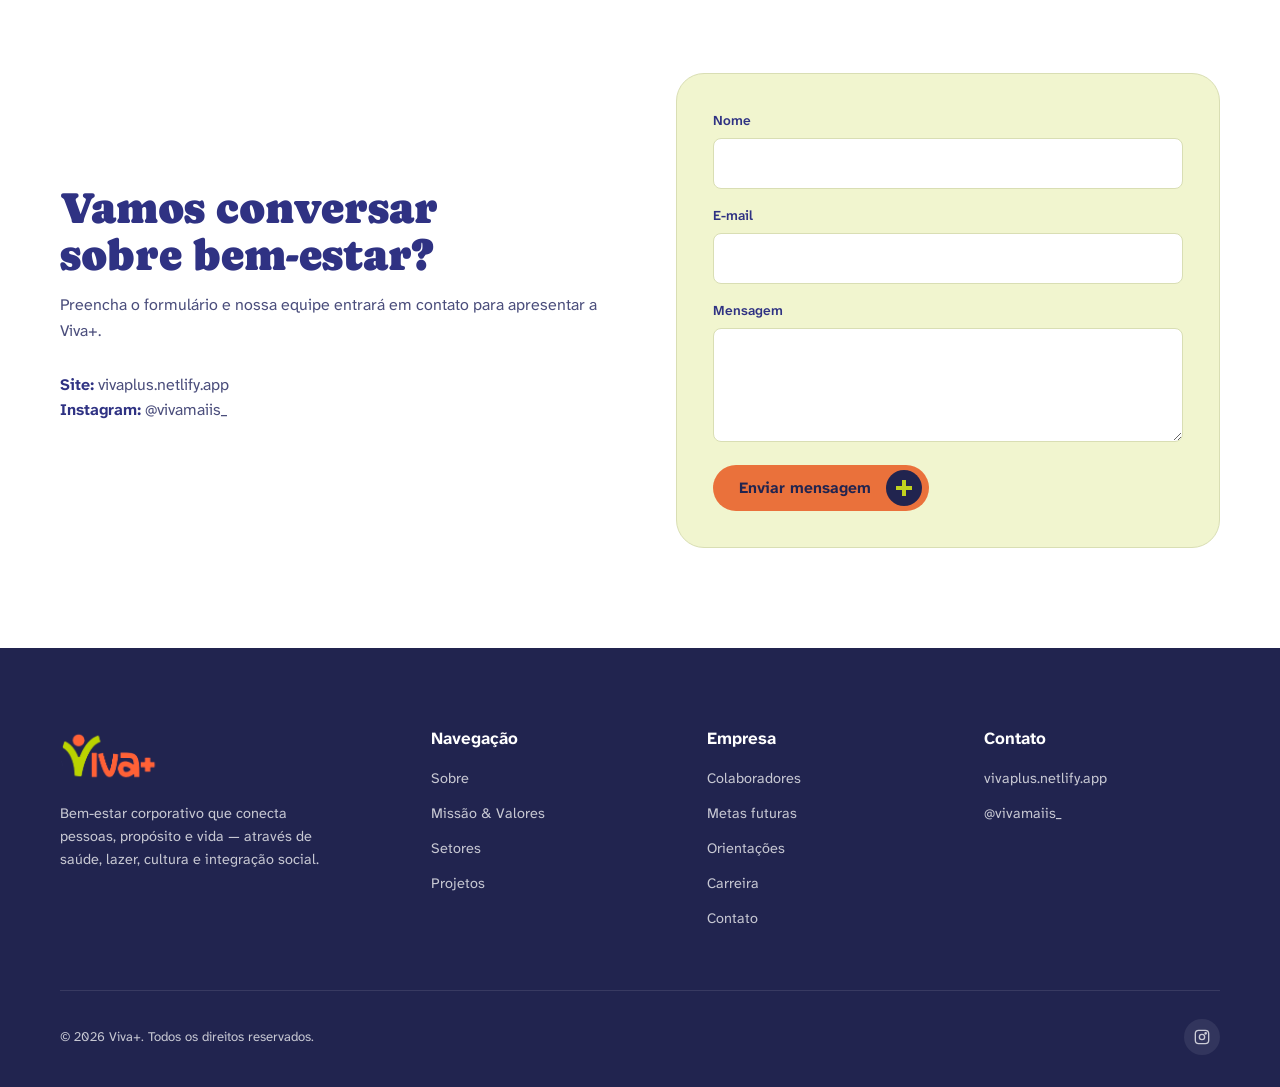
==== commit d133730c: "Novo design do site, sem alterar os dados Troca o visual do site mantendo a fonte Caprasimo e as cor" ====
--- a/index.html
+++ b/index.html
@@ -40,8 +40,8 @@
         <img src="assets/images/logoviva.png" alt="Viva+" />
       </a>
 
-      <nav class="nav-desktop" aria-label="Navegação principal">
-        <a href="#inicio">Início</a>
+      <nav class="nav-desktop" id="navDesktop" aria-label="Navegação principal">
+        <span class="nav-indicator" id="navIndicator" aria-hidden="true"></span>
         <a href="#sobre">Sobre</a>
         <a href="#missao-valores">Missão &amp; Valores</a>
         <a href="#setores">Setores</a>
@@ -50,11 +50,10 @@
         <a href="#metas">Metas</a>
         <a href="#orientacoes">Orientações</a>
         <a href="#carreira">Carreira</a>
-        <a href="#contato">Contato</a>
       </nav>
 
       <div class="header-actions">
-        <a href="#contato" class="btn btn-outline btn-sm">Fale conosco</a>
+        <a href="#contato" class="btn btn-primary btn-sm">Fale conosco</a>
         <button class="theme-toggle" id="themeToggle" type="button" aria-pressed="false" aria-label="Ativar modo escuro" title="Ativar modo escuro">
           <svg viewBox="0 0 40 40" width="40" height="40" aria-hidden="true" focusable="false">
             <circle class="ring" cx="20" cy="20" r="19.25"/>
@@ -88,55 +87,39 @@
   <main id="main">
     <!-- ============ HERO ============ -->
     <section class="hero" id="inicio">
-      <div class="hero-bg" aria-hidden="true">
-        <span class="hero-blob-green"></span>
-        <span class="hero-blob-orange"></span>
-        <span class="hero-ring hero-ring-1"></span>
-        <span class="hero-ring hero-ring-2"></span>
-      </div>
-
       <div class="container hero-content">
         <div class="hero-copy">
-          <div class="hero-eyebrow"><span class="dot"></span> Bem-estar corporativo</div>
-          <h1 class="hero-title">Bem-estar que conecta <span class="accent">pessoas</span>, propósito e vida.</h1>
+          <h1 class="hero-title">Bem-estar que conecta pessoas, propósito e vida.</h1>
           <p class="hero-sub">A Viva+ é uma empresa de benefícios corporativos que cuida de saúde, lazer, cultura e integração social — reconectando colaboradores aos seus propósitos de vida.</p>
           <div class="hero-ctas">
             <a href="#sobre" class="btn btn-primary">Conheça a Viva+</a>
-            <a href="#projetos" class="btn btn-ghost">Ver nossos projetos</a>
-            <a href="#setores" class="btn btn-ghost">Conheça nossos setores</a>
-            <a href="#orientacoes" class="btn btn-ghost">Orientações</a>
-          </div>
-          <div class="hero-stats">
-            <div class="hero-stat"><strong>6</strong><span>Setores integrados</span></div>
-            <div class="hero-stat"><strong>4</strong><span>Pilares de bem-estar</span></div>
-            <div class="hero-stat"><strong>6</strong><span>Valores que nos guiam</span></div>
-          </div>
-        </div>
-
-        <div class="hero-visual" aria-hidden="true">
-          <div class="hero-visual-core">
-            <img src="assets/images/logoviva.png" alt="" />
-          </div>
-          <div class="hero-float hero-float-1"><span class="tag-dot"></span> Saúde &amp; Lazer</div>
-          <div class="hero-float hero-float-2"><span class="tag-dot"></span> Cultura &amp; Comunidade</div>
-        </div>
-      </div>
-
-      <div class="hero-scroll" aria-hidden="true"><span class="line"></span>Role</div>
+            <a href="#projetos" class="hero-link">Ver nossos projetos</a>
+          </div>
+        </div>
+
+        <!-- O gesto do logo: os braços se erguem ao abrir a página (animations.css) -->
+        <svg class="hero-gesture" id="heroGesture" viewBox="0 0 640 860" aria-hidden="true" focusable="false">
+          <path class="hero-arm" pathLength="1" d="M318 800 C 306 590, 210 370, 72 262"/>
+          <path class="hero-arm hero-arm-2" pathLength="1" d="M318 800 C 330 580, 418 340, 566 196"/>
+          <g class="hero-par hero-par-head"><circle class="hero-head" cx="312" cy="172" r="112"/></g>
+          <g class="hero-par hero-par-plus"><g class="hero-plus"><rect x="486" y="520" width="150" height="50" rx="10"/><rect x="536" y="470" width="50" height="150" rx="10"/></g></g>
+        </svg>
+      </div>
     </section>
 
     <!-- ============ SOBRE ============ -->
     <section class="about" id="sobre">
-      <div class="container about-grid">
-        <div class="about-text reveal">
-          <div class="section-eyebrow">Sobre a Viva+</div>
+      <div class="container">
+        <div class="about-grid about-intro">
           <h2 class="section-title">Uma plataforma de benefícios para uma vida mais completa</h2>
-          <p>A <strong>Viva+</strong> é uma empresa prestadora de serviços que oferece benefícios para colaboradores de empresas, com foco em <strong>Saúde</strong>, <strong>Lazer</strong>, <strong>Cultura</strong> e <strong>Integração Social</strong>.</p>
-          <p>Cada um desses pilares foi pensado para que o bem-estar deixe de ser um conceito distante e passe a fazer parte da rotina real de trabalho — de forma humana, próxima e presente.</p>
-          <a href="#setores" class="btn btn-outline">Como somos organizados</a>
-        </div>
-
-        <div class="pillars reveal-stagger" id="pillarsGrid" aria-label="Pilares da Viva+">
+          <div class="about-text">
+            <p>A <strong>Viva+</strong> é uma empresa prestadora de serviços que oferece benefícios para colaboradores de empresas, com foco em <strong>Saúde</strong>, <strong>Lazer</strong>, <strong>Cultura</strong> e <strong>Integração Social</strong>.</p>
+            <p>Cada um desses pilares foi pensado para que o bem-estar deixe de ser um conceito distante e passe a fazer parte da rotina real de trabalho — de forma humana, próxima e presente.</p>
+            <a href="#setores" class="btn btn-outline">Como somos organizados</a>
+          </div>
+        </div>
+
+        <div class="pillars" id="pillarsGrid" aria-label="Pilares da Viva+">
           <!-- gerado via main.js -->
         </div>
       </div>
@@ -145,12 +128,9 @@
     <!-- ============ MISSÃO & VISÃO ============ -->
     <section class="mission" id="missao-valores">
       <div class="container">
-        <div class="section-head reveal">
-          <div class="section-eyebrow">Propósito</div>
-          <h2 class="section-title">Missão e visão</h2>
-        </div>
-
-        <div class="mission-grid reveal">
+        <h2 class="sr-only">Missão e visão</h2>
+
+        <div class="mission-grid">
           <div class="mission-card vision">
             <span class="mv-label">Nossa visão</span>
             <h3>Liderar a revolução do bem-estar corporativo</h3>
@@ -168,8 +148,7 @@
     <!-- ============ VALORES ============ -->
     <section class="values" id="valores">
       <div class="container">
-        <div class="section-head center reveal">
-          <div class="section-eyebrow">Personalidade</div>
+        <div class="section-head">
           <h2 class="section-title">Nossos valores</h2>
           <p class="section-lead">Os princípios que orientam como a Viva+ cuida de pessoas todos os dias.</p>
         </div>
@@ -183,13 +162,12 @@
     <!-- ============ NOSSA ESTRUTURA ============ -->
     <section class="structure" id="estrutura">
       <div class="container">
-        <div class="section-head center reveal">
-          <div class="section-eyebrow">Organização</div>
+        <div class="section-head">
           <h2 class="section-title">Como somos organizados</h2>
           <p class="section-lead">Um organograma vivo — clique em qualquer setor para conhecer integrantes, objetivos, atividades e metas.</p>
         </div>
 
-        <div class="org-chart reveal">
+        <div class="org-chart">
           <div class="org-node">Espro</div>
           <div class="org-connector"></div>
           <div class="org-node org-node-accent">Viva+</div>
@@ -204,8 +182,7 @@
     <!-- ============ SETORES ============ -->
     <section class="sectors" id="setores">
       <div class="container">
-        <div class="section-head reveal">
-          <div class="section-eyebrow">Nossos setores</div>
+        <div class="section-head">
           <h2 class="section-title">Seis setores, um único propósito</h2>
           <p class="section-lead">Cada setor tem sua identidade dentro da Viva+. Clique em um card para abrir os detalhes completos.</p>
         </div>
@@ -219,8 +196,7 @@
     <!-- ============ COLABORADORES ============ -->
     <section class="team" id="colaboradores">
       <div class="container">
-        <div class="section-head reveal">
-          <div class="section-eyebrow">Pessoas</div>
+        <div class="section-head">
           <h2 class="section-title">Quem faz a Viva+ acontecer</h2>
           <p class="section-lead">Fotos e descrições breves para cada colaborador.</p>
         </div>
@@ -238,8 +214,7 @@
     <!-- ============ PROJETOS & ATIVIDADES ============ -->
     <section class="projects" id="projetos">
       <div class="container">
-        <div class="section-head reveal">
-          <div class="section-eyebrow">Nossa história</div>
+        <div class="section-head">
           <h2 class="section-title">Projetos &amp; atividades</h2>
           <p class="section-lead">Um portfólio vivo das ações da Viva+ — em constante crescimento.</p>
         </div>
@@ -249,12 +224,16 @@
             <!-- gerado via projetos.js -->
           </div>
           <div class="view-toggle" id="projectViewToggle" role="group" aria-label="Alternar visualização de projetos">
-            <button data-view="grid" class="active">Cards</button>
+            <button data-view="apresentacao" class="active">Apresentação</button>
+            <button data-view="grid">Cards</button>
             <button data-view="timeline">Timeline</button>
           </div>
         </div>
 
-        <div class="projects-grid" id="projectsGrid" aria-live="polite">
+        <div class="showcase" id="projectsShowcase" aria-roledescription="apresentação" aria-label="Apresentação dos projetos">
+          <!-- gerado via projetos.js -->
+        </div>
+        <div class="projects-grid hidden-view" id="projectsGrid" aria-live="polite">
           <!-- gerado via projetos.js -->
         </div>
         <div class="timeline" id="projectsTimeline" aria-live="polite">
@@ -266,8 +245,7 @@
     <!-- ============ METAS FUTURAS ============ -->
     <section class="goals" id="metas">
       <div class="container">
-        <div class="section-head reveal">
-          <div class="section-eyebrow">O futuro</div>
+        <div class="section-head">
           <h2 class="section-title">Onde queremos chegar</h2>
           <p class="section-lead">As metas de cada setor, organizadas individualmente.</p>
         </div>
@@ -279,16 +257,19 @@
     </section>
 
     <!-- ============ ORIENTAÇÕES ============ -->
-    <section class="guidance" id="orientacoes">
-      <div class="container">
-        <div class="section-head reveal">
-          <div class="section-eyebrow">Cuide-se</div>
+    <section class="month-band" id="orientacoes" aria-label="Tema do mês">
+      <div class="container">
+        <div class="month-spotlight" id="monthSpotlight" aria-live="polite">
+          <!-- gerado via orientacoes.js -->
+        </div>
+      </div>
+    </section>
+
+    <section class="guidance">
+      <div class="container">
+        <div class="section-head">
           <h2 class="section-title">Orientações para o seu bem-estar</h2>
           <p class="section-lead">Dicas rápidas de saúde e o significado de cada mês — conteúdo vivo, atualizado periodicamente.</p>
-        </div>
-
-        <div class="month-spotlight reveal" id="monthSpotlight" aria-live="polite">
-          <!-- gerado via orientacoes.js -->
         </div>
 
         <div class="filter-bar" id="guidanceFilters" role="group" aria-label="Filtrar orientações por categoria">
@@ -304,8 +285,7 @@
     <!-- ============ CARREIRA (AGENTE DE IA) ============ -->
     <section class="career" id="carreira">
       <div class="container career-grid">
-        <div class="career-copy reveal">
-          <div class="section-eyebrow">Orientação de carreira</div>
+        <div class="career-copy">
           <h2 class="section-title">Vamos encontrar o seu lugar na Viva+?</h2>
           <p class="section-lead">Envie seu currículo para o nosso agente de IA: ele analisa o seu perfil e sugere as áreas administrativas que mais combinam com você.</p>
 
@@ -337,7 +317,7 @@
           </a>
         </div>
 
-        <div class="career-frame reveal" id="careerFrame" data-agent-url="https://agenteia-vivaplus.onrender.com">
+        <div class="career-frame" id="careerFrame" data-agent-url="https://agenteia-vivaplus.onrender.com">
           <div class="career-frame-bar" aria-hidden="true">
             <span class="career-frame-dots"><i></i><i></i><i></i></span>
             <span class="career-frame-title"><span class="dot"></span> Agente de carreira Viva+</span>
@@ -358,17 +338,16 @@
     <!-- ============ CITAÇÃO / ENCERRAMENTO ============ -->
     <section class="closing" aria-label="Citação de encerramento">
       <div class="container">
-        <p class="closing-quote reveal">"O que vale na vida não é o ponto de partida e sim a caminhada. Caminhando e semeando, no fim, terás o que colher."</p>
-        <p class="closing-author reveal">Cora Coralina</p>
+        <p class="closing-quote">“O que vale na vida não é o ponto de partida e sim a caminhada. Caminhando e semeando, no fim, terás o que colher.”</p>
+        <p class="closing-author">Cora Coralina</p>
       </div>
     </section>
 
     <!-- ============ CONTATO ============ -->
     <section class="about contact" id="contato">
       <div class="container about-grid">
-        <div class="about-text reveal">
-          <div class="section-eyebrow">Contato</div>
-          <h2 class="section-title">Vamos conversar sobre bem-estar?</h2>
+        <div class="about-text">
+          <h2 class="section-title">Vamos conversar sobre <span class="nowrap">bem-estar?</span></h2>
           <p>Preencha o formulário e nossa equipe entrará em contato para apresentar a Viva+.</p>
           <p class="contact-info">
             <strong>Site:</strong> vivaplus.netlify.app<br />
@@ -376,7 +355,7 @@
           </p>
         </div>
 
-        <form class="contact-form reveal" id="contactForm">
+        <form class="contact-form" id="contactForm">
           <div>
             <label for="contactName">Nome</label>
             <input id="contactName" name="nome" type="text" required />
@@ -398,7 +377,7 @@
   <!-- ============ FOOTER ============ -->
   <footer class="site-footer">
     <div class="container">
-      <div class="footer-grid reveal">
+      <div class="footer-grid">
         <div class="footer-brand">
           <img src="assets/images/logo.png" alt="Viva+" />
           <p>Bem-estar corporativo que conecta pessoas, propósito e vida — através de saúde, lazer, cultura e integração social.</p>
@@ -454,7 +433,7 @@
   <script src="js/carreira.js"></script>
   <script src="js/tema.js"></script>
   <script src="js/main.js"></script>
-  <script src="js/tilt.js"></script>
+  <script src="js/animacoes.js"></script>
 
   <!-- Necessário apenas se o painel /admin usar o backend "git-gateway"
        (Netlify Identity). Convites/recuperação de senha chegam por e-mail
--- a/css/style.css
+++ b/css/style.css
@@ -4,7 +4,8 @@
    ========================================================= */
 
 /* ---------- FONTS ---------- */
-@import url('https://fonts.googleapis.com/css2?family=Bricolage+Grotesque:opsz,wght@12..96,400..800&family=Inter:wght@400;500;600;700&display=swap');
+/* Caprasimo: títulos, redonda como as formas do logo. Atkinson Hyperlegible Next: textos, feita para leitura fácil. */
+@import url('https://fonts.googleapis.com/css2?family=Atkinson+Hyperlegible+Next:wght@400;600;700&family=Caprasimo&display=swap');
 
 /* ---------- DESIGN TOKENS ---------- */
 :root {
@@ -20,18 +21,20 @@
   --color-orange-soft: #F7C3A6;
 
   --color-white: #FFFFFF;
-  --color-background: #F7F8F2;
+  --color-background: #F1F5CF;  /* faixas em tom de folha; a página em si usa --color-surface */
   --color-surface: #FFFFFF;
-  --color-text: #1B1D2A;
-  --color-muted: #666B76;
-  --color-border: #E4E4DB;
+  --color-text: #1D1F4B;
+  --color-muted: #4B4E7C;
+  --color-border: #D9DEB4;
 
   /* Tokens de tema: no modo claro valem o que sempre valeram; o modo escuro
      (bloco "MODO ESCURO", no fim deste arquivo) só redefine estes valores.
      --color-surface: fundo de cards e seções "brancas"
      --color-heading: títulos e textos em azul sobre superfícies claras */
   --color-heading: var(--color-blue);
-  --header-bg: rgba(247, 248, 242, 0.86);
+  --header-bg: rgba(255, 255, 255, 0.98);
+  --color-accent-text: #A8440F; /* laranja escurecido: legível em texto pequeno */
+  --color-orange-light: #F58F60; /* laranja clareado: títulos sobre azul-escuro */
   --nav-hover: rgba(47, 50, 131, 0.08);
 
   /* Raios */
@@ -50,8 +53,8 @@
   --ease: cubic-bezier(0.22, 1, 0.36, 1);
 
   /* Tipografia */
-  --font-display: "Bricolage Grotesque", "Inter", sans-serif;
-  --font-body: "Inter", -apple-system, BlinkMacSystemFont, sans-serif;
+  --font-display: "Caprasimo", Georgia, serif;
+  --font-body: "Atkinson Hyperlegible Next", system-ui, -apple-system, sans-serif;
 
   /* Sombras */
   --shadow-sm: 0 2px 12px rgba(33, 36, 79, 0.06);
@@ -67,7 +70,8 @@
 body {
   font-family: var(--font-body);
   color: var(--color-text);
-  background: var(--color-background);
+  background: var(--color-surface);
+  font-size: 1rem;
   line-height: 1.6;
   -webkit-font-smoothing: antialiased;
   overflow-x: hidden;
@@ -83,7 +87,8 @@
 
 button { cursor: pointer; border: none; background: none; }
 
-h1, h2, h3, h4 { font-family: var(--font-display); line-height: 1.1; letter-spacing: -0.01em; }
+h1, h2, h3 { font-family: var(--font-display); font-weight: 400; line-height: 1.08; }
+h4 { font-family: var(--font-body); font-weight: 700; line-height: 1.2; }
 
 /* Foco visível para acessibilidade */
 a:focus-visible,
@@ -116,126 +121,168 @@
   padding-inline: 24px;
 }
 
-section { padding-block: 120px; position: relative; }
-
-.section-eyebrow {
+section { padding-block: clamp(64px, 8vw, 104px); position: relative; }
+
+.nowrap { white-space: nowrap; }
+
+.sr-only {
+  position: absolute;
+  width: 1px; height: 1px;
+  overflow: hidden;
+  clip-path: inset(50%);
+  white-space: nowrap;
+}
+
+.section-title {
+  font-size: clamp(1.9rem, 3.4vw, 2.9rem);
+  color: var(--color-heading);
+  max-width: 22ch;
+  margin-bottom: 14px;
+  text-wrap: balance;
+}
+
+.section-lead { font-size: 1.0625rem; color: var(--color-muted); max-width: 58ch; }
+
+.section-head { margin-bottom: clamp(32px, 4.5vw, 52px); }
+
+/* Botões: o círculo com o "+" vem do logo. Ao passar o mouse, ele cresce até
+   preencher o botão e o "+" gira. */
+.btn {
+  --btn-orb: var(--color-blue-dark);
+  --btn-plus: var(--color-green);
+  --btn-hover-text: var(--color-white);
+  position: relative;
+  isolation: isolate;
+  overflow: hidden;
   display: inline-flex;
   align-items: center;
-  gap: 8px;
-  font-size: 0.78rem;
+  padding: 13px 58px 13px 26px;
+  border-radius: 999px;
   font-weight: 700;
-  letter-spacing: 0.14em;
-  text-transform: uppercase;
-  color: var(--color-orange);
-  margin-bottom: 16px;
-}
-.section-eyebrow::before {
+  font-size: 0.975rem;
+  white-space: nowrap;
+  transition: color 0.35s var(--ease), transform 0.2s var(--ease), box-shadow 0.35s var(--ease), background-color 0.12s linear;
+}
+.btn::before {
   content: "";
-  width: 24px;
-  height: 2px;
-  background: var(--color-orange);
-  display: inline-block;
-}
-
-.section-title {
-  font-size: clamp(2rem, 4vw, 3rem);
-  font-weight: 700;
-  color: var(--color-heading);
-  margin-bottom: 20px;
-}
-
-.section-lead {
-  font-size: 1.125rem;
-  color: var(--color-muted);
-  max-width: 620px;
-}
-
-.section-head { margin-bottom: 64px; }
-.section-head.center { text-align: center; margin-inline: auto; }
-.section-head.center .section-lead { margin-inline: auto; }
-
-.btn {
-  display: inline-flex;
-  align-items: center;
-  gap: 10px;
-  padding: 16px 30px;
-  border-radius: 999px;
-  font-weight: 600;
-  font-size: 0.95rem;
-  transition: transform var(--transition-fast) var(--ease), box-shadow var(--transition-fast) var(--ease), background var(--transition-fast) var(--ease);
-  white-space: nowrap;
-}
-.btn:hover { transform: translateY(-2px); }
-.btn-primary {
-  background: var(--color-orange);
-  color: var(--color-white);
-  box-shadow: 0 8px 24px rgba(234, 113, 59, 0.35);
-}
-.btn-primary:hover { background: #d9622c; }
-.btn-ghost {
-  background: rgba(255,255,255,0.08);
-  color: var(--color-white);
-  border: 1.5px solid rgba(255,255,255,0.4);
-}
-.btn-ghost:hover { background: rgba(255,255,255,0.16); border-color: var(--color-white); }
+  position: absolute;
+  z-index: -1;
+  right: 7px; top: 50%;
+  width: 36px; height: 36px;
+  margin-top: -18px;
+  border-radius: 50%;
+  background: var(--btn-orb);
+  transition: transform 0.55s var(--ease);
+}
+.btn::after {
+  content: "";
+  position: absolute;
+  right: 17px; top: 50%;
+  width: 16px; height: 16px;
+  margin-top: -8px;
+  background:
+    linear-gradient(var(--btn-plus), var(--btn-plus)) center / 100% 4px no-repeat,
+    linear-gradient(var(--btn-plus), var(--btn-plus)) center / 4px 100% no-repeat;
+  border-radius: 2px;
+  transition: transform 0.55s var(--ease);
+}
+.btn:hover {
+  color: var(--btn-hover-text);
+  /* O círculo sozinho deixa um fio da cor antiga na borda arredondada: depois que ele
+     cobre o botão, o próprio fundo também troca de cor */
+  background-color: var(--btn-orb);
+  transition: color 0.35s var(--ease), transform 0.2s var(--ease), box-shadow 0.35s var(--ease), background-color 0.15s linear 0.32s;
+}
+.btn:hover::before { transform: scale(18); }
+.btn:hover::after { transform: rotate(180deg); }
+.btn:active { transform: scale(0.97); }
+.btn:focus-visible { border-radius: 999px; }
+.btn:disabled { opacity: 0.6; cursor: progress; }
+
+.btn-primary { background: var(--color-orange); color: var(--color-blue-dark); }
 .btn-outline {
+  --btn-orb: var(--color-heading);
+  --btn-plus: var(--color-surface);
+  --btn-hover-text: var(--color-surface);
   background: transparent;
   color: var(--color-heading);
-  border: 1.5px solid var(--color-heading);
-}
-.btn-outline:hover { background: var(--color-blue); color: var(--color-white); }
-.btn-sm { padding: 10px 20px; font-size: 0.85rem; }
+  box-shadow: inset 0 0 0 2px var(--color-heading);
+}
+.btn-sm { padding: 8px 44px 8px 18px; font-size: 0.875rem; }
+.btn-sm::before { right: 5px; width: 28px; height: 28px; margin-top: -14px; }
+.btn-sm::after { right: 12px; width: 14px; height: 14px; margin-top: -7px; }
+
+/* Botão que já traz ícone próprio: o ícone entra no lugar do "+" */
+.btn:has(svg)::after { display: none; }
+.btn svg {
+  position: absolute;
+  right: 17px; top: 50%;
+  margin-top: -8px;
+  color: var(--btn-plus);
+  transition: transform 0.55s var(--ease);
+}
+.btn:hover svg { transform: translate(2px, -2px); }
 
 /* ---------- HEADER ---------- */
+/* Cápsula flutuante: fica legível sobre qualquer seção, em qualquer tema */
 .site-header {
   position: fixed;
-  top: 0; left: 0; right: 0;
+  top: 12px; left: 0; right: 0;
   z-index: 500;
-  height: var(--header-height);
+  pointer-events: none;
+}
+.site-header .container {
+  pointer-events: auto;
   display: flex;
   align-items: center;
-  transition: background var(--transition-normal) var(--ease), box-shadow var(--transition-normal) var(--ease), padding var(--transition-normal) var(--ease);
-}
-.site-header .container { display: flex; align-items: center; justify-content: space-between; gap: 20px; width: 100%; }
-
-.site-header.scrolled {
+  justify-content: space-between;
+  gap: 16px;
+  width: min(calc(100% - 32px), 1180px);
+  height: 64px;
+  padding: 0 12px 0 20px;
   background: var(--header-bg);
   backdrop-filter: blur(14px);
   -webkit-backdrop-filter: blur(14px);
-  box-shadow: var(--shadow-sm);
-}
-
-.brand { display: flex; align-items: center; gap: 10px; }
-.brand img { height: 38px; width: auto; }
-
-.nav-desktop {
-  display: flex;
-  align-items: center;
-  gap: 0;
-}
-/* 10 links num container de 1200px: espaçamento compacto e sem quebra de linha */
+  border-radius: 999px;
+  box-shadow: 0 6px 24px rgba(33, 36, 79, 0.16);
+  transition: height var(--transition-normal) var(--ease), box-shadow var(--transition-normal) var(--ease);
+}
+.site-header.scrolled .container { height: 56px; box-shadow: 0 10px 30px rgba(33, 36, 79, 0.22); }
+
+.brand { display: flex; align-items: center; gap: 10px; flex-shrink: 0; transition: transform var(--transition-fast) var(--ease); }
+.brand:hover { transform: rotate(-6deg) scale(1.06); }
+.brand img { height: 40px; width: auto; }
+
+.nav-desktop { position: relative; display: flex; align-items: center; }
 .nav-desktop a {
-  padding: 10px 11px;
-  border-radius: 999px;
-  font-size: 0.88rem;
+  position: relative;
+  z-index: 1;
+  padding: 8px 12px;
+  border-radius: 999px;
+  font-size: 0.9rem;
   font-weight: 600;
   white-space: nowrap;
   color: var(--color-heading);
-  transition: background var(--transition-fast) var(--ease), color var(--transition-fast) var(--ease);
-  position: relative;
-}
-.nav-desktop a:hover { background: var(--nav-hover); }
-
-/* Header transparente sobre o hero azul: itens em branco até a página rolar */
-.site-header:not(.scrolled) .nav-desktop a { color: var(--color-white); }
-.site-header:not(.scrolled) .nav-desktop a:hover { background: rgba(255, 255, 255, 0.12); }
-.site-header:not(.scrolled) .header-actions .btn-outline { color: var(--color-white); border-color: rgba(255, 255, 255, 0.6); }
-.site-header:not(.scrolled) .header-actions .btn-outline:hover { background: var(--color-white); border-color: var(--color-white); color: var(--color-blue); }
-.site-header:not(.scrolled) .menu-toggle span { background: var(--color-white); }
-.site-header:not(.scrolled) .theme-toggle { color: var(--color-white); --tt-ring: rgba(255, 255, 255, 0.6); }
-.site-header:not(.scrolled) .theme-toggle:hover { color: var(--color-blue); --tt-fill: var(--color-white); --tt-ring: var(--color-white); }
-
-.header-actions { display: flex; align-items: center; gap: 12px; }
+  transition: color 0.3s var(--ease);
+}
+.nav-desktop a.is-current { color: var(--color-blue-dark); }
+
+/* Pílula verde que desliza até o link em foco e marca a seção atual (js/animacoes.js) */
+.nav-indicator {
+  position: absolute;
+  left: 0; top: 50%;
+  height: 36px;
+  margin-top: -18px;
+  width: var(--w, 0);
+  transform: translateX(var(--x, 0));
+  border-radius: 999px;
+  background: var(--color-green);
+  opacity: 0;
+  transition: transform 0.45s var(--ease), width 0.45s var(--ease), opacity 0.25s ease;
+}
+.nav-indicator.is-on { opacity: 1; }
+
+.header-actions { display: flex; align-items: center; gap: 10px; flex-shrink: 0; }
 
 /* Botão de alternar modo claro/escuro (js/tema.js): mostra a lua no modo
    claro ("ir para o escuro") e o sol no modo escuro ("ir para o claro").
@@ -256,7 +303,8 @@
 }
 .theme-toggle:hover { --tt-fill: var(--color-heading); --tt-ring: var(--color-heading); color: var(--color-background); transform: scale(1.06); }
 .theme-toggle:focus-visible { border-radius: 50%; } /* a regra global de foco deixaria o botão quadrado */
-.theme-toggle svg { display: block; width: 40px; height: 40px; overflow: visible; }
+.theme-toggle svg { display: block; width: 40px; height: 40px; overflow: visible; transition: rotate 0.5s var(--ease); }
+.theme-toggle:hover svg { rotate: 25deg; }
 .theme-toggle .ring { fill: var(--tt-fill); stroke: var(--tt-ring); stroke-width: 1.5; transition: fill var(--transition-fast) var(--ease), stroke var(--transition-fast) var(--ease); }
 .theme-toggle .icon-sun { display: none; }
 :root[data-theme="dark"] .theme-toggle .icon-moon { display: none; }
@@ -292,32 +340,33 @@
 
 .nav-mobile {
   position: fixed;
-  inset: var(--header-height) 0 0 0;
+  inset: 0;
   background: var(--color-blue);
   z-index: 480;
   display: flex;
   flex-direction: column;
-  padding: 32px 24px 48px;
-  /* 10 links + botão não cabem em telas baixas: o menu rola por conta própria */
+  padding: calc(var(--header-height) + 24px) 24px 48px;
+  /* Muitos links não cabem em telas baixas: o menu rola por conta própria */
   overflow-y: auto;
   overscroll-behavior: contain;
   -webkit-overflow-scrolling: touch;
-  transform: translateX(100%);
-  transition: transform var(--transition-normal) var(--ease);
-}
-.nav-mobile.open { transform: translateX(0); }
-.nav-mobile a {
+  visibility: hidden;
+  clip-path: circle(0 at calc(100% - 44px) 44px);
+  transition: clip-path 0.55s var(--ease), visibility 0s linear 0.55s;
+}
+.nav-mobile.open { visibility: visible; clip-path: circle(150% at calc(100% - 44px) 44px); transition: clip-path 0.55s var(--ease), visibility 0s; }
+.nav-mobile a:not(.btn) {
   color: var(--color-white);
   font-family: var(--font-display);
-  font-size: 1.5rem;
-  font-weight: 600;
-  padding: 14px 4px;
-  border-bottom: 1px solid rgba(255,255,255,0.12);
+  font-size: 1.35rem;
+  padding: 12px 4px;
+  border-bottom: 1px solid rgba(255,255,255,0.14);
   flex-shrink: 0;
 }
-.nav-mobile .btn { margin-top: 24px; align-self: flex-start; }
+.nav-mobile .btn { margin-top: 24px; align-self: flex-start; flex-shrink: 0; }
 
 /* ---------- HERO ---------- */
+/* Texto e figura lado a lado, centralizados na primeira tela. A animação de abertura está em animations.css. */
 .hero {
   position: relative;
   min-height: 100vh;
@@ -327,358 +376,215 @@
   background: var(--color-blue);
   color: var(--color-white);
   overflow: hidden;
-  padding-top: var(--header-height);
-  padding-bottom: clamp(24px, 6vh, 64px);
-}
-.hero-bg { position: absolute; inset: 0; z-index: 0; }
-.hero-bg span { position: absolute; border-radius: 50%; opacity: 0.5; }
-.hero-blob-green {
-  width: 420px; height: 420px;
-  background: radial-gradient(circle at 30% 30%, var(--color-green), transparent 70%);
-  top: -140px; right: -100px;
-  opacity: 0.55;
-}
-.hero-blob-orange {
-  width: 320px; height: 320px;
-  background: radial-gradient(circle at 40% 40%, var(--color-orange), transparent 70%);
-  bottom: -100px; left: -80px;
-  opacity: 0.45;
-}
-.hero-ring {
-  position: absolute;
-  border: 2px solid rgba(255,255,255,0.18);
-  border-radius: 50%;
-}
-.hero-ring-1 { width: 620px; height: 620px; top: 10%; right: -220px; }
-.hero-ring-2 { width: 240px; height: 240px; bottom: 8%; left: 6%; border-color: rgba(192,210,31,0.35); }
-
+  padding-block: calc(var(--header-height) + 16px) 32px;
+}
 .hero-content {
   position: relative;
-  z-index: 2;
   display: grid;
-  grid-template-columns: 1.1fr 0.9fr;
-  gap: 56px;
+  grid-template-columns: minmax(0, 1.1fr) minmax(0, 0.9fr);
   align-items: center;
-  width: 100%;
-}
-.hero-eyebrow {
-  display: inline-flex;
+  gap: clamp(24px, 4vw, 64px);
+}
+.hero-title {
+  font-size: clamp(2.4rem, min(4.6vw, 8.2vh), 4.25rem);
+  line-height: 1.08;
+  max-width: 16ch;
+  text-wrap: balance;
+}
+.hero-sub { font-size: 1.125rem; max-width: 46ch; margin-top: 22px; }
+.hero-ctas { display: flex; align-items: center; flex-wrap: wrap; gap: 24px; margin-top: 30px; }
+.hero-link {
+  font-weight: 700;
+  padding: 3px 6px;
+  border-radius: 6px;
+  background: linear-gradient(var(--color-green), var(--color-green)) left bottom / 100% 2px no-repeat;
+  transition: background-size 0.35s var(--ease), color 0.3s var(--ease);
+}
+.hero-link:hover { background-size: 100% 100%; color: var(--color-blue-dark); }
+.hero-gesture { justify-self: center; height: min(66vh, 580px); width: auto; max-width: 100%; overflow: visible; }
+.hero-arm { fill: none; stroke: var(--color-green); stroke-width: 112; stroke-linecap: round; stroke-dasharray: 1; }
+.hero-head, .hero-plus { fill: var(--color-orange); }
+.hero-par { transition: transform 0.5s ease-out; }
+
+/* ---------- SOBRE ---------- */
+.about { background: var(--color-surface); }
+.about-grid { display: grid; grid-template-columns: 1fr 1fr; gap: clamp(32px, 6vw, 72px); align-items: center; }
+.about-intro { grid-template-columns: 1.1fr 1fr; align-items: end; }
+.about-intro .section-title { margin-bottom: 0; }
+.about-text p { color: var(--color-muted); margin-bottom: 14px; }
+.about-text p strong { color: var(--color-heading); }
+
+/* Pilares: círculos que se encontram; a sobreposição mistura as cores */
+.pillars { display: flex; align-items: flex-start; isolation: isolate; margin-top: clamp(48px, 7vw, 88px); }
+.pillar-card {
+  position: relative;
+  flex: 0 0 26.8%;
+  min-width: 0;
+  aspect-ratio: 1;
+  display: flex;
+  flex-direction: column;
+  justify-content: center;
   align-items: center;
-  gap: 10px;
-  background: rgba(255,255,255,0.1);
-  border: 1px solid rgba(255,255,255,0.24);
-  padding: 8px 18px;
-  border-radius: 999px;
-  font-size: 0.8rem;
-  font-weight: 600;
-  letter-spacing: 0.04em;
-  margin-bottom: clamp(14px, 3vh, 28px);
-}
-.hero-eyebrow .dot { width: 8px; height: 8px; border-radius: 50%; background: var(--color-green); }
-
-.hero-title {
-  font-size: clamp(2.2rem, 3vw + 1.4vh, 4.2rem);
-  font-weight: 700;
-  margin-bottom: clamp(12px, 3vh, 24px);
-}
-.hero-title .accent { color: var(--color-green); }
-
-.hero-sub {
-  font-size: clamp(1rem, 0.85rem + 0.4vh, 1.15rem);
-  color: rgba(255,255,255,0.82);
-  max-width: 520px;
-  margin-bottom: clamp(18px, 4vh, 40px);
-}
-
-.hero-ctas { display: flex; gap: 16px; flex-wrap: wrap; margin-bottom: clamp(20px, 5vh, 56px); }
-
-.hero-stats { display: flex; gap: 40px; flex-wrap: wrap; }
-.hero-stat strong { font-family: var(--font-display); font-size: 1.9rem; display: block; color: var(--color-white); }
-.hero-stat span { font-size: 0.85rem; color: rgba(255,255,255,0.65); }
-
-.hero-visual {
-  position: relative;
-  aspect-ratio: 1 / 1;
-  display: flex;
-  align-items: center;
-  justify-content: center;
-  width: 100%;
-  max-width: min(100%, 56vh);
-  margin-inline: auto;
-}
-.hero-visual-core {
-  width: 78%;
-  aspect-ratio: 1/1;
+  text-align: center;
+  padding-inline: 3%;
+  color: var(--color-blue-dark);
+}
+.pillar-card + .pillar-card { margin-left: -2.4%; }
+.pillar-card::before {
+  content: "";
+  position: absolute;
+  inset: 0;
   border-radius: 50%;
-  background: linear-gradient(150deg, var(--color-green) 0%, var(--color-blue-soft) 60%, var(--color-orange) 130%);
-  position: relative;
-  box-shadow: var(--shadow-lg);
-  display: flex;
-  align-items: center;
-  justify-content: center;
-}
-.hero-visual-core img { width: 46%; filter: drop-shadow(0 12px 24px rgba(0,0,0,0.18)); }
-.hero-float {
-  position: absolute;
-  background: var(--color-white);
-  border-radius: var(--radius-md);
-  padding: 14px 18px;
-  color: var(--color-blue);
-  font-weight: 700;
-  font-size: 0.85rem;
-  box-shadow: var(--shadow-md);
-  display: flex;
-  align-items: center;
-  gap: 8px;
-}
-.hero-float span.tag-dot { width: 8px; height: 8px; border-radius: 50%; }
-.hero-float-1 { top: 6%; left: -4%; }
-.hero-float-1 .tag-dot { background: var(--color-green); }
-.hero-float-2 { bottom: 10%; right: -6%; }
-.hero-float-2 .tag-dot { background: var(--color-orange); }
-
-.hero-scroll {
-  position: absolute;
-  bottom: 28px;
-  left: 50%;
-  transform: translateX(-50%);
-  z-index: 2;
+  background: var(--pillar-color, var(--color-green));
+  mix-blend-mode: multiply;
+}
+.pillar-card > * { position: relative; z-index: 1; }
+.pillar-card:nth-child(2) { --pillar-color: var(--color-orange); }
+.pillar-card:nth-child(3) { --pillar-color: var(--color-blue); color: var(--color-white); }
+.pillar-card h3 { font-size: clamp(1.2rem, 1.9vw, 1.6rem); margin-bottom: 8px; }
+.pillar-card p { font-size: 0.9375rem; line-height: 1.4; max-width: 21ch; }
+
+/* ---------- MISSÃO / VISÃO ---------- */
+.mission { background: var(--color-blue-dark); color: var(--color-white); }
+.mission-grid { display: grid; grid-template-columns: 1fr 1fr; gap: clamp(40px, 7vw, 104px); }
+.mission-card .mv-label { display: block; font-weight: 700; margin-bottom: 18px; }
+.mission-card h3 { font-size: clamp(1.55rem, 2.6vw, 2.25rem); margin-bottom: 16px; }
+.mission-card.vision h3 { color: var(--color-green); }
+.mission-card.mission-item h3 { color: var(--color-orange-light); }
+.mission-card p { max-width: 52ch; }
+
+/* ---------- VALORES ---------- */
+.values { background: var(--color-background); }
+.values-grid { display: grid; grid-template-columns: 1fr 1fr; gap: clamp(36px, 5vw, 64px) clamp(40px, 7vw, 104px); }
+.value-card h3 { font-size: clamp(1.3rem, 2vw, 1.65rem); color: var(--color-heading); margin-bottom: 8px; }
+.value-card p { color: var(--color-text); max-width: 44ch; }
+
+/* ---------- ESTRUTURA / ORGANOGRAMA ---------- */
+/* Árvore: tronco saindo de cada geração, barra horizontal e uma descida até cada
+   setor. As linhas são desenhadas pelos próprios itens, então seguem conectadas
+   com qualquer número de setores. */
+.structure { background: var(--color-surface); padding-bottom: 0; }
+.org-chart {
+  --org-line: var(--color-blue);
+  --org-drop: 36px;
   display: flex;
   flex-direction: column;
   align-items: center;
-  gap: 8px;
-  color: rgba(255,255,255,0.6);
-  font-size: 0.75rem;
-  letter-spacing: 0.1em;
-  text-transform: uppercase;
-}
-.hero-scroll .line { width: 1px; height: 32px; background: rgba(255,255,255,0.4); overflow: hidden; }
-.hero-scroll .line::after {
-  content: "";
-  display: block;
-  width: 100%; height: 40%;
-  background: var(--color-green);
-  animation: scrollLine 1.8s infinite;
-}
-@keyframes scrollLine { 0% { transform: translateY(-100%); } 100% { transform: translateY(250%); } }
-
-/* ---------- SOBRE ---------- */
-.about { background: var(--color-surface); }
-.about-grid { display: grid; grid-template-columns: 1fr 1fr; gap: 72px; align-items: center; }
-.about-text p { color: var(--color-muted); margin-bottom: 18px; font-size: 1.05rem; }
-.about-text p strong { color: var(--color-heading); }
-
-.pillars { display: grid; grid-template-columns: 1fr 1fr; gap: 20px; }
-.pillar-card {
-  background: var(--color-background);
-  border-radius: var(--radius-lg);
-  padding: 32px 24px;
-  border: 1px solid var(--color-border);
-  transition: transform var(--transition-fast) var(--ease), box-shadow var(--transition-fast) var(--ease), border-color var(--transition-fast) var(--ease);
-}
-.pillar-card:hover { transform: translateY(-6px); box-shadow: var(--shadow-md); border-color: transparent; }
-.pillar-icon {
-  width: 52px; height: 52px;
-  border-radius: var(--radius-md);
-  display: flex; align-items: center; justify-content: center;
-  margin-bottom: 18px;
-  color: var(--color-white);
-}
-.pillar-card:nth-child(1) .pillar-icon { background: var(--color-green); }
-.pillar-card:nth-child(2) .pillar-icon { background: var(--color-orange); }
-.pillar-card:nth-child(3) .pillar-icon { background: var(--color-blue); }
-.pillar-card:nth-child(4) .pillar-icon { background: linear-gradient(135deg, var(--color-blue), var(--color-orange)); }
-.pillar-card h3 { font-size: 1.1rem; color: var(--color-heading); margin-bottom: 8px; }
-.pillar-card p { font-size: 0.9rem; color: var(--color-muted); }
-
-/* ---------- MISSÃO / VISÃO ---------- */
-.mission {
-  background: var(--color-blue-dark);
-  color: var(--color-white);
-  position: relative;
-  overflow: hidden;
-}
-.mission::before {
-  content: "";
-  position: absolute;
-  width: 480px; height: 480px;
-  border-radius: 50%;
-  background: radial-gradient(circle, var(--color-green) 0%, transparent 70%);
-  opacity: 0.18;
-  top: -160px; right: -160px;
-}
-.mission-grid {
-  display: grid;
-  grid-template-columns: 1fr 1fr;
-  gap: 1px;
-  background: rgba(255,255,255,0.14);
-  border-radius: var(--radius-xl);
-  overflow: hidden;
-  position: relative;
-  z-index: 1;
-}
-.mission .section-title { color: var(--color-white); }
-.mission-card { background: var(--color-blue-dark); padding: 56px 48px; }
-.mission-card .mv-label {
-  display: inline-block;
-  font-size: 0.78rem;
-  font-weight: 700;
-  letter-spacing: 0.14em;
-  text-transform: uppercase;
-  padding: 6px 14px;
-  border-radius: 999px;
-  margin-bottom: 24px;
-}
-.mission-card.vision .mv-label { background: rgba(192,210,31,0.18); color: var(--color-green); }
-.mission-card.mission-item .mv-label { background: rgba(234,113,59,0.18); color: var(--color-orange); }
-.mission-card h3 { font-size: 1.6rem; margin-bottom: 20px; }
-.mission-card p { color: rgba(255,255,255,0.82); font-size: 1.05rem; line-height: 1.75; }
-
-/* ---------- VALORES ---------- */
-.values { background: var(--color-background); }
-.values-grid {
-  display: grid;
-  grid-template-columns: repeat(3, 1fr);
-  gap: 24px;
-}
-.value-card {
-  background: var(--color-surface);
-  border-radius: var(--radius-lg);
-  padding: 36px 28px;
-  border: 1px solid var(--color-border);
-  transition: transform var(--transition-fast) var(--ease), box-shadow var(--transition-fast) var(--ease);
-  position: relative;
-}
-.value-card:hover { transform: translateY(-8px); box-shadow: var(--shadow-md); }
-.value-number {
-  font-family: var(--font-display);
-  font-size: 0.85rem;
-  font-weight: 700;
-  color: var(--color-orange);
-  margin-bottom: 18px;
-  display: block;
-}
-.value-icon {
-  width: 48px; height: 48px;
-  border-radius: 14px;
-  background: var(--color-background);
-  display: flex; align-items: center; justify-content: center;
-  margin-bottom: 18px;
-  color: var(--color-heading);
-}
-.value-card h3 { font-size: 1.15rem; color: var(--color-heading); margin-bottom: 10px; }
-.value-card p { font-size: 0.92rem; color: var(--color-muted); }
-
-/* ---------- ESTRUTURA / ORGANOGRAMA ---------- */
-.structure { background: var(--color-surface); }
-.org-chart { display: flex; flex-direction: column; align-items: center; gap: 0; margin-top: 24px; }
+}
 .org-node {
   background: var(--color-blue);
   color: var(--color-white);
-  padding: 18px 40px;
+  padding: 10px 30px;
   border-radius: 999px;
   font-family: var(--font-display);
-  font-weight: 700;
-  font-size: 1.1rem;
-  box-shadow: var(--shadow-md);
-}
-.org-node-accent { background: var(--color-orange); }
-.org-connector { width: 2px; height: 40px; background: var(--color-border); }
-/* A linha horizontal é desenhada pelo próprio .org-level (::before), indo
-   do centro do primeiro setor ao centro do último; cada .org-item::before
-   desce dela até o card. --org-cols / --org-gap mantêm a conta certa. */
+  font-size: 1.15rem;
+}
+.org-node-accent { background: var(--color-orange); color: var(--color-blue-dark); }
+.org-connector { width: 3px; height: 32px; background: var(--org-line); }
 .org-level {
-  --org-cols: 6;
-  --org-gap: 16px;
-  --org-drop: 18px;
+  --org-cols: var(--org-n, 6);
   display: grid;
   grid-template-columns: repeat(var(--org-cols), minmax(0, 1fr));
-  gap: var(--org-gap);
   width: 100%;
-  max-width: 1000px;
+  max-width: 1040px;
+}
+.org-item {
   position: relative;
-  margin-top: var(--org-drop);
-}
-.org-level::before {
-  content: "";
-  position: absolute;
-  top: calc(-1 * var(--org-drop));
-  left: calc((100% - (var(--org-cols) - 1) * var(--org-gap)) / (var(--org-cols) * 2));
-  right: calc((100% - (var(--org-cols) - 1) * var(--org-gap)) / (var(--org-cols) * 2));
-  height: 2px;
-  background: var(--color-border);
-}
-.org-item {
-  background: var(--color-background);
-  border: 1px solid var(--color-border);
-  border-radius: var(--radius-md);
-  padding: 18px 12px;
+  display: flex;
+  flex-direction: column;
+  align-items: center;
+  gap: 10px;
+  padding: var(--org-drop) 6px 0;
   text-align: center;
-  font-size: 0.85rem;
-  font-weight: 600;
+  font-size: 0.9375rem;
+  font-weight: 700;
+  line-height: 1.25;
   color: var(--color-heading);
-  cursor: pointer;
-  transition: transform var(--transition-fast) var(--ease), box-shadow var(--transition-fast) var(--ease), background var(--transition-fast) var(--ease), color var(--transition-fast) var(--ease);
-  position: relative;
-}
+  transition: color var(--transition-fast) var(--ease);
+}
+/* Descida até o setor */
 .org-item::before {
   content: "";
   position: absolute;
-  top: calc(-1 * var(--org-drop)); left: calc(50% - 1px);
-  width: 2px; height: var(--org-drop);
-  background: var(--color-border);
-}
-.org-item:hover, .org-item:focus-visible {
+  top: 0; left: calc(50% - 1.5px);
+  width: 3px; height: var(--org-drop);
+  background: var(--org-line);
+  transition: background-color var(--transition-fast) var(--ease), border-color var(--transition-fast) var(--ease);
+}
+/* Trecho da barra horizontal */
+.org-item::after {
+  content: "";
+  position: absolute;
+  top: 0; left: 0; right: 0;
+  height: 3px;
+  background: var(--org-line);
+  transition: background-color var(--transition-fast) var(--ease);
+}
+/* Pontas da barra: curvas descendo para o primeiro e o último setor */
+.org-item:first-child::before, .org-item:last-child::before {
+  width: 20px;
+  background: none;
+  border-top: 3px solid var(--org-line);
+}
+.org-item:first-child::before { border-left: 3px solid var(--org-line); border-top-left-radius: 18px; }
+.org-item:last-child::before { left: auto; right: calc(50% - 1.5px); border-right: 3px solid var(--org-line); border-top-right-radius: 18px; }
+.org-item:first-child::after { left: calc(50% + 18px); }
+.org-item:last-child::after { right: calc(50% + 18px); }
+.org-item:only-child::before { left: calc(50% - 1.5px); right: auto; width: 3px; background: var(--org-line); border: 0; border-radius: 0; }
+.org-item:only-child::after { display: none; }
+
+.org-item .sector-badge {
+  width: 72px; height: 72px;
+  transition: transform 0.4s var(--ease), box-shadow 0.4s var(--ease);
+}
+.org-item:hover { --org-line: var(--color-orange); color: var(--color-accent-text); }
+.org-item:hover .sector-badge { transform: scale(1.08); box-shadow: 0 0 0 4px var(--color-surface), 0 0 0 7px var(--color-orange); }
+
+/* ---------- SETORES ---------- */
+.sectors { background: var(--color-surface); }
+.sectors-grid { display: grid; grid-template-columns: repeat(3, 1fr); gap: 14px; }
+/* A cor vem do campo corAccent do setor (js/icones-setores.js, corDoSetor) */
+.sector-card {
+  padding: 28px 30px 32px;
+  border-radius: 24px 24px 88px 24px;
+  min-height: 240px;
+  display: flex;
+  flex-direction: column;
+  cursor: pointer;
+  text-align: left;
   background: var(--color-blue);
   color: var(--color-white);
-  transform: translateY(-4px);
-  box-shadow: var(--shadow-md);
-}
-.org-item .org-num { display: block; font-size: 0.7rem; opacity: 0.6; margin-bottom: 4px; }
-
-/* ---------- SETORES ---------- */
-.sectors { background: var(--color-background); }
-.sectors-grid {
+  transition: border-radius var(--transition-normal) var(--ease);
+}
+.sector-card:hover { border-radius: 88px 24px 24px 24px; }
+.sector-card.is-green { background: var(--color-green); color: var(--color-blue-dark); }
+.sector-card.is-orange { background: var(--color-orange); color: var(--color-blue-dark); }
+.sector-card h3 { font-size: clamp(1.3rem, 1.9vw, 1.6rem); margin-bottom: 10px; }
+.sector-card p { max-width: 32ch; flex-grow: 1; font-size: 0.9375rem; }
+.sector-cta { display: inline-flex; align-items: center; gap: 10px; margin-top: 16px; font-weight: 700; font-size: 0.9375rem; }
+.sector-cta::after {
+  content: "+";
   display: grid;
-  grid-template-columns: repeat(3, 1fr);
-  gap: 24px;
-}
-.sector-card {
-  background: var(--color-surface);
-  border-radius: var(--radius-lg);
-  padding: 36px 30px;
-  border: 1px solid var(--color-border);
-  cursor: pointer;
-  transition: transform var(--transition-fast) var(--ease), box-shadow var(--transition-fast) var(--ease);
-  text-align: left;
-  display: flex;
-  flex-direction: column;
-  gap: 16px;
-  min-height: 260px;
-}
-.sector-card:hover { transform: translateY(-8px); box-shadow: var(--shadow-lg); }
-.sector-top { display: flex; justify-content: space-between; align-items: flex-start; }
+  place-items: center;
+  width: 28px; height: 28px;
+  border-radius: 50%;
+  border: 2px solid currentColor;
+  font-family: var(--font-display);
+  font-size: 1.05rem;
+  line-height: 1;
+  transition: transform 0.5s var(--ease);
+}
+.sector-card:hover .sector-cta::after { transform: rotate(180deg) scale(1.12); }
+
+/* Selo do setor, usado na janela de detalhes */
 .sector-badge {
   width: 54px; height: 54px;
-  border-radius: 16px;
+  border-radius: 50%;
   display: flex; align-items: center; justify-content: center;
   color: var(--color-white);
   flex-shrink: 0;
 }
 .sector-badge.is-light { color: var(--color-blue); } /* ícone azul sobre fundo verde */
-.sector-num { font-family: var(--font-display); font-weight: 700; color: var(--color-border); font-size: 1rem; }
-.sector-card h3 { font-size: 1.3rem; color: var(--color-heading); }
-.sector-card p { color: var(--color-muted); font-size: 0.94rem; flex-grow: 1; }
-.sector-cta {
-  display: inline-flex;
-  align-items: center;
-  gap: 8px;
-  font-size: 0.85rem;
-  font-weight: 700;
-  color: var(--color-orange);
-}
-.sector-cta svg { transition: transform var(--transition-fast) var(--ease); }
-.sector-card:hover .sector-cta svg { transform: translateX(4px); }
 
 /* Modal setor */
 .modal-overlay {
@@ -716,19 +622,17 @@
   color: var(--color-heading);
   font-size: 1.2rem;
 }
-.modal-close:hover { background: var(--color-border); }
+.modal-close { transition: transform 0.4s var(--ease), background var(--transition-fast) var(--ease); }
+.modal-close:hover { background: var(--color-border); transform: rotate(90deg); }
 .modal-header { display: flex; align-items: center; gap: 18px; margin-bottom: 24px; }
 .modal-header .sector-badge { width: 60px; height: 60px; }
-.modal-header h3 { font-size: 1.7rem; color: var(--color-heading); }
-.modal-header span { font-size: 0.85rem; color: var(--color-muted); font-weight: 600; text-transform: uppercase; letter-spacing: 0.06em;}
+.modal-header h3 { font-size: 1.6rem; color: var(--color-heading); }
+.modal-header span { font-size: 0.9375rem; color: var(--color-muted); font-weight: 600; }
 .modal-block { margin-bottom: 28px; }
 .modal-block h4 {
-  font-size: 0.78rem;
-  text-transform: uppercase;
-  letter-spacing: 0.1em;
-  color: var(--color-orange);
+  font-size: 1.0625rem;
+  color: var(--color-accent-text);
   margin-bottom: 12px;
-  font-weight: 700;
 }
 .modal-list li {
   padding-left: 22px;
@@ -764,107 +668,116 @@
 
 /* ---------- COLABORADORES ---------- */
 .team { background: var(--color-surface); }
-.filter-bar {
-  display: flex;
-  flex-wrap: wrap;
-  gap: 10px;
-  margin-bottom: 44px;
-}
+.filter-bar { display: flex; flex-wrap: wrap; gap: 8px; margin-bottom: 36px; }
 .filter-btn {
-  padding: 10px 22px;
-  border-radius: 999px;
-  border: 1.5px solid var(--color-border);
-  font-size: 0.88rem;
+  padding: 8px 18px;
+  border-radius: 999px;
+  background: var(--nav-hover);
+  font-size: 0.9375rem;
   font-weight: 600;
-  color: var(--color-muted);
-  transition: all var(--transition-fast) var(--ease);
-}
-.filter-btn:hover { border-color: var(--color-heading); color: var(--color-heading); }
-.filter-btn.active { background: var(--color-blue); border-color: var(--color-blue); color: var(--color-white); }
-
-.team-grid {
-  display: grid;
-  grid-template-columns: repeat(auto-fill, minmax(190px, 1fr));
-  gap: 20px;
-}
-.team-card {
-  background: var(--color-background);
-  border-radius: var(--radius-lg);
-  padding: 20px;
-  text-align: center;
-  border: 1px solid var(--color-border);
-  transition: transform var(--transition-fast) var(--ease), box-shadow var(--transition-fast) var(--ease);
-}
-.team-card:hover { transform: translateY(-6px); box-shadow: var(--shadow-md); }
+  color: var(--color-heading);
+  transition: background 0.3s var(--ease), color 0.3s var(--ease), transform 0.2s var(--ease);
+}
+.filter-btn:hover { background: var(--color-green); color: var(--color-blue-dark); transform: translateY(-2px); }
+.filter-btn:active { transform: scale(0.95); }
+.filter-btn.active { background: var(--color-blue); color: var(--color-white); }
+
+/* Cada rosto ocupa o lugar do círculo do logo */
+.team-grid { display: grid; grid-template-columns: repeat(auto-fill, minmax(150px, 1fr)); gap: 36px 16px; }
+.team-card { min-width: 0; text-align: center; }
 .team-avatar {
-  width: 88px; height: 88px;
+  width: 116px; height: 116px;
   border-radius: 50%;
-  margin: 0 auto 16px;
-  background: linear-gradient(135deg, var(--color-blue), var(--color-blue-soft));
+  margin: 0 auto 12px;
+  background: var(--color-orange);
   display: flex; align-items: center; justify-content: center;
-  color: var(--color-white);
+  color: var(--color-blue-dark);
   font-family: var(--font-display);
-  font-weight: 700;
-  font-size: 1.4rem;
+  font-size: 1.9rem;
   overflow: hidden;
   position: relative;
-}
+  transition: transform 0.4s var(--ease), box-shadow 0.4s var(--ease);
+}
+.team-card:hover .team-avatar { transform: translateY(-4px) scale(1.04); box-shadow: 0 0 0 4px var(--color-surface), 0 0 0 7px var(--color-green); }
 .team-avatar img { width: 100%; height: 100%; object-fit: cover; position: absolute; inset: 0; }
-.team-card { min-width: 0; }
-.team-card h3 { font-size: 0.98rem; color: var(--color-heading); margin-bottom: 4px; overflow-wrap: anywhere; }
-.team-card .role { font-size: 0.78rem; color: var(--color-muted); margin-bottom: 6px; }
-.team-card .dept-tag {
-  display: inline-block;
-  font-size: 0.7rem;
-  font-weight: 700;
-  text-transform: uppercase;
-  letter-spacing: 0.05em;
-  color: var(--color-orange);
-}
+.team-card h3 { font-family: var(--font-body); font-weight: 700; font-size: 1rem; line-height: 1.25; color: var(--color-heading); overflow-wrap: anywhere; }
+.team-card .role, .team-card .dept-tag { display: block; font-size: 0.875rem; line-height: 1.35; color: var(--color-muted); }
 .team-empty { text-align: center; color: var(--color-muted); padding: 40px 0; grid-column: 1/-1; }
 
 /* ---------- PROJETOS ---------- */
-.projects { background: var(--color-background); }
+/* Fundo azul-escuro nos dois temas, para as fotos ganharem destaque */
+.projects {
+  --color-background: var(--color-blue-dark);
+  --color-heading: #F4F5FD;
+  --color-text: #E9EAF6;
+  --color-muted: #C3C6E0;
+  --color-accent-text: var(--color-orange-light);
+  --nav-hover: rgba(255, 255, 255, 0.12);
+  background: var(--color-background);
+  color: var(--color-text);
+}
+.projects .filter-btn.active { background: var(--color-green); color: var(--color-blue-dark); }
+.projects .project-card { background: rgba(255, 255, 255, 0.07); }
 .projects-toolbar {
   display: flex;
   justify-content: space-between;
   align-items: center;
   flex-wrap: wrap;
   gap: 16px;
-  margin-bottom: 44px;
+  margin-bottom: 36px;
 }
 .projects-toolbar .filter-bar { margin-bottom: 0; }
-.view-toggle { display: flex; gap: 8px; }
-.view-toggle button {
-  padding: 8px 18px;
-  border-radius: 999px;
-  font-size: 0.85rem;
-  font-weight: 600;
-  border: 1.5px solid var(--color-border);
-  color: var(--color-muted);
-}
-.view-toggle button.active { background: var(--color-orange); color: var(--color-white); border-color: var(--color-orange); }
-
-.projects-grid {
+
+/* Alternador Cards/Timeline: o fundo laranja desliza até a opção escolhida */
+.view-toggle {
+  position: relative;
   display: grid;
   grid-template-columns: repeat(3, 1fr);
-  gap: 24px;
-}
+  padding: 4px;
+  border-radius: 999px;
+  background: var(--nav-hover);
+}
+.view-toggle::before {
+  content: "";
+  position: absolute;
+  top: 4px; bottom: 4px; left: 4px;
+  width: calc((100% - 8px) / 3);
+  border-radius: 999px;
+  background: var(--color-orange);
+  transition: transform 0.45s var(--ease);
+}
+.view-toggle:has([data-view="grid"].active)::before { transform: translateX(100%); }
+.view-toggle:has([data-view="timeline"].active)::before { transform: translateX(200%); }
+.view-toggle button {
+  position: relative;
+  padding: 6px 18px;
+  font-size: 0.9rem;
+  font-weight: 600;
+  color: var(--color-heading);
+  transition: color 0.3s var(--ease);
+}
+.view-toggle button.active { color: var(--color-blue-dark); }
+
+/* Grade uniforme: todos os cards têm o mesmo formato, com ou sem filtro */
+.projects-grid { display: grid; grid-template-columns: repeat(3, minmax(0, 1fr)); gap: 22px; }
+.projects-grid:has(.is-expanded) { align-items: start; }
 .project-card {
+  display: flex;
+  flex-direction: column;
+  min-width: 0;
+  cursor: pointer;
   background: var(--color-surface);
-  border-radius: var(--radius-lg);
+  border-radius: 20px;
   overflow: hidden;
-  border: 1px solid var(--color-border);
-  transition: transform var(--transition-fast) var(--ease), box-shadow var(--transition-fast) var(--ease);
-  cursor: pointer;
-}
-.project-card:hover { transform: translateY(-6px); box-shadow: var(--shadow-md); }
+  transition: transform 0.4s var(--ease), box-shadow 0.4s var(--ease);
+}
+.project-card:hover { transform: translateY(-6px); box-shadow: 0 18px 36px -14px rgba(33, 36, 79, 0.35); }
 .project-thumb {
   aspect-ratio: 16/10;
-  background: linear-gradient(135deg, var(--color-blue-soft), var(--color-blue));
+  background: var(--color-blue);
   display: flex; align-items: center; justify-content: center;
-  color: rgba(255,255,255,0.7);
-  font-size: 0.8rem;
+  color: rgba(255,255,255,0.8);
+  font-size: 0.9rem;
   position: relative;
   overflow: hidden;
 }
@@ -875,45 +788,151 @@
   height: 100%;
   object-fit: cover;
   opacity: 0;
-  transition: opacity 0.3s ease;
-}
+  transition: opacity 0.3s ease, transform 0.7s var(--ease);
+}
+.project-card:hover .project-thumb-img { transform: scale(1.06); }
 .project-thumb-img.is-loaded { opacity: 1; }
 .project-thumb-img.is-loaded + .project-thumb-placeholder { display: none; }
 .project-status {
   position: absolute;
   top: 12px; left: 12px;
-  background: rgba(255,255,255,0.92);
+  z-index: 3;
+  background: var(--color-white);
   color: var(--color-blue);
-  font-size: 0.7rem;
+  font-size: 0.75rem;
   font-weight: 700;
-  padding: 5px 12px;
-  border-radius: 999px;
-}
-.project-card { display: flex; flex-direction: column; }
-.project-body { padding: 22px; display: flex; flex-direction: column; flex-grow: 1; }
-.project-desc {
-  font-size: 0.92rem;
-  color: var(--color-muted);
+  padding: 4px 11px;
+  border-radius: 999px;
+}
+.project-body { padding: 16px 20px 18px; display: flex; flex-direction: column; flex-grow: 1; }
+.project-cat { font-size: 0.8125rem; font-weight: 700; color: var(--color-accent-text); margin-bottom: 4px; }
+.project-body h3 {
+  font-size: 1.15rem;
+  line-height: 1.2;
+  color: var(--color-heading);
+  margin-bottom: 8px;
+  min-height: 2.4em; /* reserva 2 linhas: os textos começam na mesma altura em todos os cards */
   display: -webkit-box;
   -webkit-box-orient: vertical;
-  -webkit-line-clamp: 4;
-  line-clamp: 4;
+  -webkit-line-clamp: 2;
+  line-clamp: 2;
   overflow: hidden;
 }
+.project-desc {
+  font-size: 0.9375rem;
+  line-height: 1.5;
+  display: -webkit-box;
+  -webkit-box-orient: vertical;
+  -webkit-line-clamp: 3;
+  line-clamp: 3;
+  overflow: hidden;
+}
 .project-card.is-expanded .project-desc { display: block; -webkit-line-clamp: unset; line-clamp: unset; }
-.project-more {
-  align-self: flex-start;
-  margin-top: 8px;
-  font-size: 0.82rem;
+.project-more { align-self: flex-start; margin-top: 6px; font-size: 0.875rem; font-weight: 700; color: var(--color-accent-text); text-decoration: underline; text-underline-offset: 4px; }
+.project-more[hidden] { display: none; }
+.project-meta { display: flex; justify-content: space-between; gap: 12px; margin-top: auto; padding-top: 12px; font-size: 0.8125rem; color: var(--color-muted); }
+
+/* Apresentação: uma foto grande por vez, texto ao lado e faixa com todos os projetos */
+.showcase.hidden-view { display: none; }
+.showcase-stage {
+  display: grid;
+  grid-template-columns: minmax(0, 1.6fr) minmax(0, 1fr);
+  height: clamp(440px, 64vh, 560px);
+  border-radius: 88px 24px 24px 24px;
+  background: rgba(255, 255, 255, 0.07);
+  overflow: hidden;
+}
+.showcase-photo { position: relative; overflow: hidden; background: #181A3D; }
+.showcase-layer { position: absolute; inset: 0; opacity: 0; transition: opacity 0.6s ease; }
+.showcase-layer.is-in { opacity: 1; }
+.showcase-backdrop {
+  position: absolute;
+  inset: -8%;
+  width: 116%; height: 116%; max-width: none;
+  object-fit: cover;
+  filter: blur(30px) brightness(0.55) saturate(1.15);
+}
+.showcase-image { position: absolute; inset: 0; width: 100%; height: 100%; object-fit: contain; }
+.showcase-empty { position: absolute; inset: 0; display: grid; place-items: center; color: var(--color-muted); }
+.showcase-photo .project-status { top: auto; bottom: 14px; left: 16px; }
+.showcase-photos {
+  position: absolute;
+  right: 14px; bottom: 14px;
+  z-index: 3;
+  display: inline-flex; align-items: center; gap: 7px;
+  padding: 7px 14px;
+  border-radius: 999px;
+  background: var(--color-white);
+  color: var(--color-blue);
+  font-size: 0.8125rem;
   font-weight: 700;
-  color: var(--color-orange);
-}
-.project-more:hover { text-decoration: underline; }
-.project-more[hidden] { display: none; }
-.project-meta { margin-top: auto; padding-top: 14px; }
-.project-cat { font-size: 0.75rem; font-weight: 700; text-transform: uppercase; letter-spacing: 0.06em; color: var(--color-orange); margin-bottom: 8px; }
-.project-body h3 { font-size: 1.08rem; color: var(--color-heading); margin-bottom: 8px; }
-.project-meta { display: flex; justify-content: space-between; gap: 12px; font-size: 0.78rem; color: var(--color-muted); }
+}
+.showcase-photos[hidden] { display: none; }
+
+.showcase-info { display: flex; flex-direction: column; min-height: 0; padding: 34px 32px 26px; }
+.showcase-text { flex: 1 1 auto; min-height: 0; display: flex; flex-direction: column; }
+.showcase-cat { font-size: 0.875rem; font-weight: 700; color: var(--color-accent-text); margin-bottom: 8px; }
+.showcase-text h3 { font-size: clamp(1.55rem, 2.4vw, 2.15rem); line-height: 1.12; color: var(--color-heading); margin-bottom: 14px; }
+.showcase-desc { flex: 0 1 auto; min-height: 0; overflow-y: auto; font-size: 0.975rem; line-height: 1.55; padding-right: 6px; }
+.showcase-meta { margin-top: 12px; font-size: 0.875rem; color: var(--color-muted); }
+.showcase-controls { display: flex; align-items: center; gap: 10px; padding-top: 18px; flex-wrap: wrap; }
+.showcase-count { font-weight: 700; font-size: 0.9rem; min-width: 56px; text-align: center; color: var(--color-heading); }
+.showcase-nav {
+  display: grid;
+  place-items: center;
+  width: 46px; height: 46px;
+  border-radius: 50%;
+  background: var(--nav-hover);
+  color: var(--color-heading);
+  transition: background 0.3s var(--ease), color 0.3s var(--ease), transform 0.2s var(--ease);
+}
+.showcase-nav:hover { background: var(--color-orange); color: var(--color-blue-dark); transform: scale(1.08); }
+.showcase-nav:active { transform: scale(0.94); }
+.showcase-nav:focus-visible { border-radius: 50%; }
+.showcase-present { margin-left: auto; }
+
+.showcase-strip { display: flex; align-items: flex-start; gap: 12px; margin-top: 16px; padding: 5px 4px 12px; overflow-x: auto; scrollbar-width: thin; scrollbar-color: rgba(255,255,255,0.3) transparent; }
+.showcase-thumb { flex: 0 0 156px; text-align: left; color: var(--color-heading); opacity: 0.62; transition: opacity 0.3s var(--ease); }
+.showcase-thumb:hover, .showcase-thumb[aria-current="true"] { opacity: 1; }
+.showcase-thumb-img { display: block; aspect-ratio: 16/10; border-radius: 12px; overflow: hidden; background: var(--color-blue); outline: 3px solid transparent; outline-offset: 2px; transition: outline-color 0.3s var(--ease); }
+.showcase-thumb[aria-current="true"] .showcase-thumb-img { outline-color: var(--color-orange); }
+.showcase-thumb-img img { width: 100%; height: 100%; object-fit: cover; transition: transform 0.5s var(--ease); }
+.showcase-thumb:hover .showcase-thumb-img img { transform: scale(1.08); }
+.showcase-thumb-title { display: -webkit-box; -webkit-box-orient: vertical; -webkit-line-clamp: 2; line-clamp: 2; overflow: hidden; margin-top: 8px; font-size: 0.8125rem; font-weight: 600; line-height: 1.25; }
+
+/* Controles que só existem em tela cheia */
+.showcase-exit, .showcase-pause, .showcase-progress { display: none; }
+
+/* Tela cheia */
+.showcase.is-presenting {
+  position: fixed;
+  inset: 0;
+  z-index: 950;
+  display: flex;
+  flex-direction: column;
+  padding: 26px 26px 12px;
+  background: var(--color-blue-dark);
+}
+.showcase.is-presenting .showcase-stage { flex: 1 1 auto; min-height: 0; height: auto; grid-template-columns: minmax(0, 2.3fr) minmax(0, 1fr); }
+.showcase.is-presenting .showcase-present { display: none; }
+.showcase.is-presenting .showcase-pause { display: grid; }
+.showcase.is-presenting .showcase-exit {
+  display: grid;
+  place-items: center;
+  position: absolute;
+  top: 18px; right: 18px;
+  z-index: 5;
+  width: 46px; height: 46px;
+  border-radius: 50%;
+  background: var(--color-white);
+  color: var(--color-blue);
+  font-size: 1.1rem;
+  transition: background 0.3s var(--ease), transform 0.4s var(--ease);
+}
+.showcase.is-presenting .showcase-exit:hover { background: var(--color-orange); transform: rotate(90deg); }
+.showcase.is-presenting .showcase-exit:focus-visible { border-radius: 50%; }
+.showcase.is-presenting .showcase-progress { display: block; position: absolute; top: 0; left: 0; right: 0; height: 5px; z-index: 6; background: rgba(255,255,255,0.12); }
+.showcase-progress i { display: block; height: 100%; background: var(--color-green); transform-origin: left; transform: scaleX(0); }
 
 /* Projetos com galeria: selo "Ver fotos" sobre a capa */
 .project-thumb.has-gallery { cursor: zoom-in; }
@@ -1058,182 +1077,68 @@
 }
 .lightbox.is-single .lightbox-nav, .lightbox.is-single .lightbox-back { display: none; }
 
-/* Timeline de projetos */
-.timeline { display: none; position: relative; padding-left: 28px; }
+/* Timeline de projetos: data à esquerda, linha com marcadores e detalhes à direita */
+.timeline { display: none; position: relative; max-width: 860px; }
 .timeline.active { display: block; }
-.timeline::before { content: ""; position: absolute; left: 6px; top: 0; bottom: 0; width: 2px; background: var(--color-border); }
-.timeline-item { position: relative; padding-bottom: 32px; padding-left: 24px; }
+.timeline::before { content: ""; position: absolute; left: 110px; top: 8px; bottom: 8px; width: 3px; border-radius: 3px; background: var(--color-green); }
+.timeline-item {
+  position: relative;
+  display: grid;
+  grid-template-columns: 92px minmax(0, 1fr) auto;
+  gap: 40px;
+  align-items: start;
+  padding-block: 12px;
+  transition: transform 0.3s var(--ease);
+}
+.timeline-item:hover { transform: translateX(6px); }
 .timeline-item::before {
   content: "";
   position: absolute;
-  left: -28px; top: 4px;
-  width: 14px; height: 14px;
+  left: 104px; top: 18px;
+  width: 15px; height: 15px;
   border-radius: 50%;
-  background: var(--color-green);
-  border: 3px solid var(--color-surface);
-  box-shadow: 0 0 0 2px var(--color-green);
-}
-.timeline-item h4 { color: var(--color-heading); font-size: 1.05rem; margin-bottom: 4px; }
-.timeline-item .t-meta { font-size: 0.8rem; color: var(--color-muted); }
+  background: var(--color-orange);
+  box-shadow: 0 0 0 4px var(--color-background);
+}
+.t-date { font-weight: 700; font-size: 0.875rem; color: var(--color-heading); padding-top: 3px; }
+.timeline-item h4 { color: var(--color-heading); font-family: var(--font-display); font-weight: 400; font-size: 1.15rem; margin-bottom: 2px; }
+.t-meta { font-size: 0.875rem; color: var(--color-muted); }
+.t-status { font-size: 0.75rem; font-weight: 700; padding: 3px 10px; border-radius: 999px; background: var(--nav-hover); color: var(--color-heading); white-space: nowrap; }
+
 .projects-grid.hidden-view { display: none; }
 
 /* ---------- METAS ---------- */
 .goals { background: var(--color-surface); }
-/* Blocos compactos: 2 colunas (1 no celular, em responsive.css), com
-   espaçamentos e fontes menores para os cards não ficarem gigantes. */
-.goals-grid { display: grid; grid-template-columns: repeat(2, 1fr); gap: 20px; }
-.goal-card {
-  border: 1px solid var(--color-border);
-  border-radius: var(--radius-md);
-  padding: 22px 22px 18px 28px;
-  position: relative;
-  overflow: hidden;
-}
-.goal-card::before {
-  content: "";
-  position: absolute;
-  top: 0; left: 0; width: 6px; height: 100%;
-  background: var(--accent, var(--color-orange)); /* --accent vem de data.js (corAccent) */
-  z-index: 3; /* fica acima do brilho do hover (animations.css), que lavaria a cor */
-}
-.goal-card h3 { color: var(--color-heading); font-size: 1.05rem; margin-bottom: 4px; }
-.goal-card .goal-objective {
-  font-size: 0.82rem;
-  line-height: 1.45;
-  color: var(--color-muted);
-  margin-bottom: 14px;
-  display: -webkit-box;
-  -webkit-box-orient: vertical;
-  -webkit-line-clamp: 2;
-  line-clamp: 2;
-  overflow: hidden;
-}
-.goal-progress { height: 5px; border-radius: 999px; background: var(--color-background); overflow: hidden; margin-bottom: 6px; }
-.goal-progress-bar { height: 100%; border-radius: 999px; background: linear-gradient(90deg, var(--color-blue) 0%, var(--color-blue) 55%, var(--color-green) 100%); width: 0%; transition: width 1.2s var(--ease); }
-.goal-progress-label { display: block; font-size: 0.74rem; font-weight: 700; color: var(--color-heading); margin-bottom: 14px; }
-.goal-list li { font-size: 0.85rem; line-height: 1.45; padding-left: 18px; position: relative; margin-bottom: 6px; color: var(--color-text); }
+.goals-grid { display: grid; grid-template-columns: repeat(2, minmax(0, 1fr)); gap: 48px clamp(40px, 6vw, 80px); }
+.goal-head { display: flex; align-items: baseline; justify-content: space-between; gap: 16px; }
+.goal-card h3 { font-size: 1.3rem; color: var(--color-heading); }
+.goal-percent { font-family: var(--font-display); font-weight: 400; font-size: 2.1rem; line-height: 1; color: var(--color-heading); }
+.goal-progress { height: 12px; border-radius: 999px; background: var(--color-background); margin: 12px 0 20px; overflow: hidden; }
+.goal-progress-bar { height: 100%; border-radius: 999px; background: var(--color-green); }
+.goal-list li { position: relative; padding-left: 26px; font-size: 0.9375rem; line-height: 1.45; margin-bottom: 10px; }
 .goal-list li:last-child { margin-bottom: 0; }
-.goal-list li::before { content: "→"; position: absolute; left: 0; color: var(--color-orange); font-weight: 700; }
+.goal-list li::before { content: "+"; position: absolute; left: 2px; top: -4px; font-family: var(--font-display); font-size: 1.3rem; color: var(--color-accent-text); }
 .goal-list li.is-done { text-decoration: line-through; color: var(--color-muted); }
-.goal-list li.is-done::before { content: "✓"; color: var(--color-green); }
+.goal-list li.is-done::before { content: "✓"; font-family: var(--font-body); font-size: 1rem; top: 0; color: var(--color-muted); }
 
 /* ---------- ORIENTAÇÕES ---------- */
-.guidance { background: var(--color-background); }
-
-.month-spotlight {
-  position: relative;
-  display: grid;
-  grid-template-columns: auto 1fr;
-  align-items: center;
-  gap: 36px;
-  background: linear-gradient(135deg, var(--color-blue), var(--color-blue-dark));
-  color: var(--color-white);
-  border-radius: var(--radius-xl);
-  padding: 44px 48px;
-  margin-bottom: 40px;
-  overflow: hidden;
-  isolation: isolate;
-}
-.month-spotlight-glow {
-  position: absolute;
-  width: 380px; height: 380px;
-  border-radius: 50%;
-  background: radial-gradient(circle, var(--color-green) 0%, transparent 70%);
-  opacity: 0.22;
-  top: -140px; right: -100px;
-  z-index: -1;
-  animation: spotlightPulse 6s ease-in-out infinite;
-}
-.month-spotlight-badge {
-  display: flex;
-  flex-direction: column;
-  align-items: center;
-  justify-content: center;
-  width: 128px; height: 128px;
-  flex-shrink: 0;
-  border-radius: 50%;
-  background: rgba(255, 255, 255, 0.1);
-  border: 1.5px solid rgba(255, 255, 255, 0.22);
-}
-.month-spotlight-number {
-  font-family: var(--font-display);
-  font-size: 2.1rem;
-  font-weight: 800;
-  line-height: 1;
-}
-.month-spotlight-name {
-  font-size: 0.78rem;
-  font-weight: 600;
-  letter-spacing: 0.06em;
-  text-transform: uppercase;
-  color: var(--color-green);
-  margin-top: 6px;
-}
-.month-spotlight-eyebrow {
-  display: inline-block;
-  font-size: 0.78rem;
-  font-weight: 700;
-  letter-spacing: 0.14em;
-  text-transform: uppercase;
-  color: var(--color-orange);
-  margin-bottom: 12px;
-}
-.month-spotlight-body h3 { font-size: 1.5rem; margin-bottom: 12px; }
-.month-spotlight-body p { color: rgba(255, 255, 255, 0.82); font-size: 1rem; line-height: 1.7; }
-.month-spotlight-date {
-  display: inline-block;
-  margin-top: 16px;
-  font-size: 0.8rem;
-  font-weight: 600;
-  color: rgba(255, 255, 255, 0.65);
-  text-transform: capitalize;
-}
-
-.guidance-grid {
-  display: grid;
-  grid-template-columns: repeat(3, 1fr);
-  gap: 24px;
-}
-.guidance-card {
-  background: var(--color-surface);
-  border-radius: var(--radius-lg);
-  padding: 32px 28px;
-  border: 1px solid var(--color-border);
-  transition: transform var(--transition-fast) var(--ease), box-shadow var(--transition-fast) var(--ease);
-}
-.guidance-card:hover { transform: translateY(-6px); box-shadow: var(--shadow-md); }
-.guidance-icon {
-  width: 48px; height: 48px;
-  border-radius: 14px;
-  background: var(--color-background);
-  display: flex; align-items: center; justify-content: center;
-  margin-bottom: 16px;
-  color: var(--color-heading);
-}
-.guidance-tag {
-  display: block;
-  font-size: 0.72rem;
-  font-weight: 700;
-  text-transform: uppercase;
-  letter-spacing: 0.06em;
-  color: var(--color-orange);
-  margin-bottom: 8px;
-}
-.guidance-card h3 { font-size: 1.08rem; color: var(--color-heading); margin-bottom: 8px; }
-.guidance-card p { font-size: 0.92rem; color: var(--color-muted); }
+/* Faixa com o tema do mês atual, em letras enormes */
+.month-band { background: var(--color-orange); color: var(--color-blue-dark); padding-block: clamp(56px, 6vw, 80px); }
+.month-spotlight-label { font-weight: 700; }
+.month-spotlight h3 { font-size: clamp(2.4rem, 6vw, 4.75rem); line-height: 1.02; margin: 6px 0 18px; }
+.month-spotlight p { max-width: 58ch; font-size: 1.0625rem; }
+.month-spotlight .team-empty { color: inherit; }
+.month-spotlight-date { display: inline-block; margin-top: 16px; font-weight: 600; }
+.month-spotlight-date::first-letter { text-transform: uppercase; }
+
+.guidance { background: var(--color-surface); }
+.guidance-grid { display: grid; grid-template-columns: repeat(3, 1fr); gap: 48px clamp(32px, 4vw, 64px); }
+.guidance-tag { display: block; font-size: 0.875rem; font-weight: 700; color: var(--color-accent-text); }
+.guidance-card h3 { font-size: 1.2rem; color: var(--color-heading); margin: 6px 0 8px; }
+.guidance-card p { font-size: 0.9375rem; color: var(--color-muted); }
 
 /* ---------- CARREIRA (AGENTE DE IA) ---------- */
-.career { background: var(--color-surface); overflow: hidden; }
-.career::before {
-  content: "";
-  position: absolute;
-  width: 420px; height: 420px;
-  border-radius: 50%;
-  background: radial-gradient(circle, var(--color-green-soft) 0%, transparent 70%);
-  opacity: 0.6;
-  bottom: -160px; left: -160px;
-  pointer-events: none;
-}
+.career { background: var(--color-surface); }
 .career-grid {
   display: grid;
   grid-template-columns: 0.85fr 1.15fr;
@@ -1243,6 +1148,9 @@
   z-index: 1;
 }
 .career-copy .section-lead { margin-bottom: 36px; }
+/* No desktop o agente cresce bem mais que esta coluna: ela acompanha a
+   rolagem para os passos destacados continuarem à vista */
+.career-copy { position: sticky; top: calc(var(--header-height) + 24px); }
 
 .career-steps { display: flex; flex-direction: column; gap: 14px; margin-bottom: 28px; }
 .career-steps li {
@@ -1253,21 +1161,18 @@
   border: 1px solid var(--color-border);
   border-radius: var(--radius-md);
   padding: 18px 20px;
-  transition: transform var(--transition-fast) var(--ease), box-shadow var(--transition-fast) var(--ease), opacity var(--transition-fast) var(--ease), border-color var(--transition-fast) var(--ease);
-}
-.career-steps li:hover { transform: translateX(6px); box-shadow: var(--shadow-sm); }
+  transition: opacity var(--transition-fast) var(--ease), border-color var(--transition-fast) var(--ease);
+}
 /* Passo em que o visitante está no agente (marcado por js/carreira.js) */
 .career-steps li.is-active {
   background: var(--color-surface);
   border-color: var(--color-orange);
-  box-shadow: var(--shadow-md);
-  transform: translateX(6px);
+  border-width: 2px;
 }
 .career-steps:has(li.is-active) li:not(.is-active) { opacity: 0.6; }
 .career-step-num {
   font-family: var(--font-display);
-  font-weight: 700;
-  font-size: 0.85rem;
+  font-size: 0.95rem;
   color: var(--color-white);
   background: var(--color-blue);
   width: 38px; height: 38px;
@@ -1275,7 +1180,7 @@
   display: flex; align-items: center; justify-content: center;
   flex-shrink: 0;
 }
-.career-steps li:nth-child(2) .career-step-num { background: var(--color-orange); }
+.career-steps li:nth-child(2) .career-step-num { background: var(--color-orange); color: var(--color-blue-dark); }
 .career-steps li:nth-child(3) .career-step-num { background: var(--color-green); color: var(--color-blue-dark); }
 .career-steps strong { display: block; color: var(--color-heading); font-size: 0.98rem; margin-bottom: 2px; }
 .career-steps span:not(.career-step-num) { font-size: 0.88rem; color: var(--color-muted); }
@@ -1327,7 +1232,8 @@
 .career-frame-title .dot { width: 8px; height: 8px; border-radius: 50%; background: var(--color-green); }
 .career-frame-body {
   position: relative;
-  background: var(--color-white);
+  /* Mesma cor do fundo do agente (branco no claro, --color-surface no escuro) */
+  background: var(--color-surface);
   border-radius: calc(var(--radius-xl) - 10px);
   overflow: hidden;
   /* Altura inicial; depois o agente informa a altura do conteúdo
@@ -1369,48 +1275,20 @@
   animation: careerSpin 0.9s linear infinite;
 }
 .career-loader-text { color: var(--color-muted); font-size: 0.92rem; max-width: 320px; }
-.career-loader-link { font-weight: 700; font-size: 0.88rem; color: var(--color-orange); }
+.career-loader-link { font-weight: 700; font-size: 0.95rem; color: var(--color-accent-text); }
 .career-loader-link:hover { text-decoration: underline; }
 @keyframes careerSpin { to { transform: rotate(360deg); } }
 
 /* ---------- CITAÇÃO ---------- */
-.closing {
-  background: var(--color-blue);
-  color: var(--color-white);
-  text-align: center;
-  padding-block: 160px;
-  position: relative;
-  overflow: hidden;
-}
-.closing::before {
-  content: "";
-  position: absolute;
-  width: 600px; height: 600px;
-  border-radius: 50%;
-  background: radial-gradient(circle, var(--color-green), transparent 70%);
-  opacity: 0.12;
-  top: -220px; left: 50%;
-  transform: translateX(-50%);
-}
+.closing { background: var(--color-green); color: var(--color-blue-dark); text-align: center; }
 .closing-quote {
   font-family: var(--font-display);
-  font-size: clamp(1.5rem, 3.4vw, 2.4rem);
-  max-width: 760px;
+  font-size: clamp(1.45rem, 2.9vw, 2.4rem);
+  line-height: 1.25;
+  max-width: 30ch;
   margin-inline: auto;
-  line-height: 1.5;
-  position: relative;
-  z-index: 1;
-}
-.closing-author {
-  margin-top: 28px;
-  color: var(--color-green);
-  font-weight: 700;
-  letter-spacing: 0.06em;
-  text-transform: uppercase;
-  font-size: 0.85rem;
-  position: relative;
-  z-index: 1;
-}
+}
+.closing-author { margin-top: 22px; font-weight: 700; font-size: 1.0625rem; }
 
 /* ---------- CONTATO ---------- */
 .contact { padding-block: 100px; }
@@ -1438,7 +1316,9 @@
   border-radius: var(--radius-sm);
   border: 1.5px solid var(--color-border);
   background: var(--color-surface);
-}
+  transition: border-color 0.25s var(--ease), box-shadow 0.25s var(--ease);
+}
+.contact-form :is(input, textarea):focus { outline: none; border-color: var(--color-blue); box-shadow: 0 0 0 4px rgba(192, 210, 31, 0.55); }
 .contact-form textarea { resize: vertical; }
 .contact-form .btn { align-self: flex-start; }
 
@@ -1451,9 +1331,9 @@
   padding-bottom: 48px;
   border-bottom: 1px solid rgba(255,255,255,0.1);
 }
-.footer-brand img { height: 34px; margin-bottom: 18px; filter: brightness(0) invert(1); }
+.footer-brand img { height: 56px; width: auto; margin-bottom: 18px; }
 .footer-brand p { font-size: 0.9rem; max-width: 280px; }
-.footer-col h4 { color: var(--color-white); font-size: 0.85rem; text-transform: uppercase; letter-spacing: 0.08em; margin-bottom: 18px; }
+.footer-col h4 { color: var(--color-white); font-size: 1.0625rem; margin-bottom: 18px; }
 .footer-col a, .footer-col span { display: block; font-size: 0.9rem; margin-bottom: 12px; transition: color var(--transition-fast) var(--ease); }
 .footer-col a:hover { color: var(--color-green); }
 .footer-bottom { display: flex; justify-content: space-between; align-items: center; padding-top: 28px; font-size: 0.82rem; flex-wrap: wrap; gap: 12px; }
@@ -1464,7 +1344,8 @@
   background: rgba(255,255,255,0.08);
   display: flex; align-items: center; justify-content: center;
 }
-.footer-social a:hover { background: var(--color-orange); }
+.footer-social a { transition: background var(--transition-fast) var(--ease), transform 0.3s var(--ease); }
+.footer-social a:hover { background: var(--color-orange); transform: translateY(-3px); }
 
 /* ---------- TOAST DE FALLBACK PARA CONTATO ---------- */
 .toast {
@@ -1489,8 +1370,9 @@
    Ativado por <html data-theme="dark"> (botão do cabeçalho, js/tema.js).
    Mesma paleta do site: os fundos são tons do próprio azul Viva+ (o mesmo
    --color-blue-dark do rodapé e da missão, só que mais fundo), o texto é um
-   branco azulado e verde/laranja continuam sendo os destaques. As seções que
-   já eram azuis (hero, missão, frase final, rodapé) não mudam.
+   branco azulado e verde/laranja continuam sendo os destaques. As faixas de
+   cor da marca (topo, missão, setores, mês em destaque, frase final, rodapé)
+   não mudam.
    ========================================================= */
 :root[data-theme="dark"] {
   color-scheme: dark;
@@ -1503,13 +1385,16 @@
   --color-heading: #F4F5FD;     /* títulos (no claro, azul Viva+) */
   --header-bg: rgba(18, 20, 44, 0.86);
   --nav-hover: rgba(255, 255, 255, 0.08);
+  --color-accent-text: #F58F60;
 
   --shadow-sm: 0 2px 12px rgba(0, 0, 0, 0.32);
   --shadow-md: 0 12px 32px rgba(0, 0, 0, 0.42);
   --shadow-lg: 0 24px 64px rgba(0, 0, 0, 0.55);
 }
 
-/* O brilho verde claro da seção Carreira ofusca no fundo escuro */
-:root[data-theme="dark"] .career::before { opacity: 0.08; }
+:root[data-theme="dark"] .org-chart { --org-line: var(--color-green); }
+/* Sobre fundo escuro, a mistura "multiply" escureceria os círculos: eles se sobrepõem sem misturar */
+:root[data-theme="dark"] .pillar-card::before { mix-blend-mode: normal; }
+:root[data-theme="dark"] .pillar-card:nth-child(3) { --pillar-color: var(--color-blue-soft); }
 /* O aviso de privacidade (verde a 14%) fica acinzentado sobre o escuro: realça com borda verde */
 :root[data-theme="dark"] .career-privacy { background: rgba(192, 210, 31, 0.1); border: 1px solid rgba(192, 210, 31, 0.35); }
--- a/css/responsive.css
+++ b/css/responsive.css
@@ -3,97 +3,114 @@
    Breakpoints: 1280 / 1200 / 1024 / 768 / 480 / 375 / 320
    ========================================================= */
 
-/* ---------- telas com pouca altura (janelas pequenas, notebooks 768px) ---------- */
-@media (max-height: 820px) and (min-width: 1025px) {
-  .hero-eyebrow { margin-bottom: 12px; }
-  .hero-title { margin-bottom: 10px; }
-  .hero-sub { margin-bottom: 16px; }
-  .hero-ctas { margin-bottom: 18px; }
-  .hero-visual { max-width: 42vh; }
-  .hero-scroll { display: none; }
-}
-
-/* ---------- 1025–1200px: sem espaço para os 10 links + botão ----------
-   O botão "Fale conosco" do header some (o link "Contato" do menu
-   leva ao mesmo lugar) para os links não quebrarem linha. */
+/* ---------- 1025–1200px: links um pouco mais justos para caber na cápsula ---------- */
 @media (max-width: 1200px) and (min-width: 1025px) {
-  .header-actions .btn-outline { display: none; }
-  .nav-desktop a { padding: 10px 9px; }
+  .nav-desktop a { padding: 8px 8px; font-size: 0.85rem; }
 }
 
 /* ---------- ≤1280px ---------- */
 @media (max-width: 1280px) {
   .container { padding-inline: 20px; }
-  .sectors-grid,
-  .projects-grid { grid-template-columns: repeat(2, 1fr); }
-  .guidance-grid { grid-template-columns: repeat(2, 1fr); }
-
   .career-grid { gap: 48px; }
 }
 
 /* ---------- ≤1024px ---------- */
 @media (max-width: 1024px) {
-  section { padding-block: 88px; }
-
   .nav-desktop { display: none; }
   .menu-toggle { display: flex; }
 
-  .hero-content { grid-template-columns: 1fr; text-align: left; }
-  .hero-visual { max-width: 420px; margin-inline: auto; margin-top: 24px; }
-  .hero-stats { gap: 28px; }
 
-  .about-grid { grid-template-columns: 1fr; gap: 48px; }
-  .pillars { grid-template-columns: 1fr 1fr; }
+  .about-grid, .about-intro { grid-template-columns: 1fr; }
+
+  /* Pilares: os círculos viram marcadores ao lado do texto */
+  .pillars { display: grid; grid-template-columns: 1fr 1fr; gap: 20px 32px; }
+  .pillar-card, .pillar-card:nth-child(3) {
+    aspect-ratio: auto;
+    display: block;
+    text-align: left;
+    padding: 8px 0 8px 104px;
+    min-height: 100px;
+    color: var(--color-text);
+  }
+  .pillar-card + .pillar-card { margin-left: 0; }
+  .pillar-card::before { inset: 8px auto auto 0; width: 84px; height: 84px; mix-blend-mode: normal; }
+  .pillar-card h3 { font-size: 1.3rem; color: var(--color-heading); margin-bottom: 4px; }
+  .pillar-card p { max-width: none; }
 
   .mission-grid { grid-template-columns: 1fr; }
 
-  .values-grid { grid-template-columns: repeat(2, 1fr); }
+  .sectors-grid, .projects-grid, .guidance-grid { grid-template-columns: repeat(2, 1fr); }
 
-  /* 3 colunas: a linha liga a 1ª fileira; a 2ª fileira fica solta abaixo */
-  .org-level { --org-cols: 3; row-gap: 24px; }
-  .org-item:nth-child(n+4)::before { display: none; }
+  /* Carreira: o agente vem logo depois do título e dos passos.
+     .career-copy "some" (display: contents) e seus filhos viram itens do
+     grid, que ordena: título/texto/passos → moldura → LGPD/nova aba. */
+  .career-grid { grid-template-columns: minmax(0, 1fr); gap: 0; }
+  .career-copy { display: contents; }
+  .career-copy > * { order: 0; }
+  .career-frame { order: 1; margin-bottom: 28px; }
+  .career-copy > .career-privacy,
+  .career-copy > .career-open { order: 2; }
+  .career-copy .section-lead { margin-bottom: 24px; }
 
-  .team-grid { grid-template-columns: repeat(auto-fill, minmax(160px, 1fr)); }
-
-  .month-spotlight { grid-template-columns: 1fr; text-align: center; padding: 36px 28px; }
-  .month-spotlight-badge { margin-inline: auto; }
-
-  .career-grid { grid-template-columns: 1fr; gap: 40px; }
+  /* Passos compactos numa linha, sem a descrição (o destaque continua) */
+  .career-steps { display: grid; grid-template-columns: repeat(3, minmax(0, 1fr)); gap: 10px; margin-bottom: 24px; }
+  .career-steps li { align-items: center; gap: 12px; padding: 12px 14px; }
+  .career-steps li div > span { display: none; }
+  .career-steps strong { font-size: 0.9rem; margin-bottom: 0; line-height: 1.25; }
+  .career-steps li:hover,
+  .career-steps li.is-active { transform: none; }
 }
 
 /* ---------- ≤768px (tablet / mobile grande) ---------- */
 @media (max-width: 768px) {
   :root { --header-height: 72px; }
 
-  section { padding-block: 64px; }
-  .section-title { font-size: clamp(1.7rem, 6vw, 2.2rem); }
+  /* O topo empilha e centraliza: texto em cima, figura do logo embaixo */
+  .hero { padding-block: calc(var(--header-height) + 28px) 24px; }
+  .hero-content { grid-template-columns: minmax(0, 1fr); justify-items: center; text-align: center; }
+  .hero-title { font-size: clamp(2.2rem, 9.5vw, 3rem); margin-inline: auto; }
+  .hero-sub { font-size: 1.0625rem; margin-inline: auto; }
+  .hero-ctas { justify-content: center; }
+  .hero-gesture { height: min(25vh, 220px); }
 
-  .hero-title { font-size: clamp(2rem, 8vw, 2.6rem); }
-  .hero-sub { font-size: 1rem; }
-  .hero-ctas { flex-direction: column; align-items: stretch; }
-  .hero-ctas .btn { justify-content: center; }
-  .hero-visual { display: none; }
-  .hero-stats { justify-content: space-between; }
+  /* Timeline: a data sobe para cima do título */
+  .timeline::before { left: 6px; }
+  .timeline-item { grid-template-columns: minmax(0, 1fr); gap: 2px; padding-left: 30px; }
+  .timeline-item::before { left: 0; top: 16px; }
+  .t-status { justify-self: start; margin-top: 6px; }
 
-  .pillars { grid-template-columns: 1fr; }
+  .pillars, .values-grid { grid-template-columns: 1fr; }
+  .goals-grid { grid-template-columns: minmax(0, 1fr); }
 
-  .mission-card { padding: 40px 28px; }
+  /* Árvore na vertical: tronco à esquerda e um galho até cada setor */
+  .org-chart { align-items: flex-start; }
+  .org-connector { margin-left: 40px; }
+  .org-level { --org-cols: 1; }
+  .org-item { flex-direction: row; gap: 12px; padding: 10px 0 10px 88px; text-align: left; }
+  .org-item::before, .org-item:first-child::before, .org-item:last-child::before {
+    top: 0; bottom: 0; left: 40px; right: auto;
+    width: 3px; height: auto;
+    background: var(--org-line);
+    border: 0; border-radius: 0;
+  }
+  .org-item:last-child::before { bottom: calc(50% - 1.5px); }
+  .org-item::after, .org-item:first-child::after, .org-item:last-child::after {
+    top: calc(50% - 1.5px); left: 40px; right: auto;
+    width: 44px;
+  }
+  .org-item .sector-badge { width: 56px; height: 56px; }
 
-  .values-grid { grid-template-columns: 1fr; }
+  .sectors-grid, .projects-grid, .guidance-grid { grid-template-columns: 1fr; }
+  .sector-card { min-height: 200px; }
 
-  /* Organograma vira timeline vertical */
-  .org-level { --org-cols: 1; max-width: 420px; gap: 14px; margin-top: 0; }
-  .org-level::before,
-  .org-item::before { display: none; }
-  .org-item { text-align: left; padding-left: 20px; }
-
-  .sectors-grid,
-  .projects-grid { grid-template-columns: 1fr; }
-
-  .goals-grid { grid-template-columns: 1fr; }
-  .guidance-grid { grid-template-columns: 1fr; }
-  .month-spotlight-badge { width: 104px; height: 104px; }
-  .month-spotlight-number { font-size: 1.7rem; }
+  /* Apresentação empilhada: foto em cima, texto embaixo */
+  .showcase-stage, .showcase.is-presenting .showcase-stage { grid-template-columns: minmax(0, 1fr); grid-template-rows: auto auto; height: auto; border-radius: 56px 20px 20px 20px; }
+  .showcase-photo { aspect-ratio: 4/3; }
+  .showcase-info { padding: 20px 20px 18px; }
+  .showcase-desc { overflow: visible; }
+  .showcase-thumb { flex-basis: 128px; }
+  .showcase.is-presenting { overflow-y: auto; padding: 14px 14px 8px; }
+  .showcase.is-presenting .showcase-stage { flex: none; }
 
   .footer-grid { grid-template-columns: 1fr 1fr; gap: 32px 20px; }
   .footer-brand { grid-column: 1 / -1; }
@@ -128,36 +145,41 @@
 @media (max-width: 480px) {
   .container { padding-inline: 18px; }
 
-  .brand img { height: 30px; }
+  .brand img { height: 36px; }
+  .header-actions .btn-sm { display: none; } /* a cápsula fica estreita; o botão continua no menu */
 
-  .hero-stats { flex-wrap: wrap; row-gap: 16px; }
-  .hero-stat strong { font-size: 1.5rem; }
-
-  .team-grid { grid-template-columns: repeat(auto-fill, minmax(130px, 1fr)); gap: 14px; }
-  .team-avatar { width: 68px; height: 68px; font-size: 1.1rem; }
+  .team-grid { grid-template-columns: repeat(2, minmax(0, 1fr)); gap: 28px 12px; }
+  .team-avatar { width: 104px; height: 104px; }
 
   .footer-grid { grid-template-columns: 1fr; }
   .footer-bottom { flex-direction: column; align-items: flex-start; }
 
-  .closing { padding-block: 100px; }
+
+  /* Carreira: passos em coluna (número em cima) e moldura mais larga,
+     para sobrar espaço útil para o formulário do agente */
+  .career-steps { gap: 8px; }
+  .career-steps li { flex-direction: column; align-items: center; text-align: center; gap: 8px; padding: 12px 6px; }
+  .career-step-num { width: 32px; height: 32px; border-radius: 10px; font-size: 0.78rem; }
+  .career-steps strong { font-size: 0.78rem; }
+  .career-frame { margin-inline: -8px; padding: 4px; border-radius: var(--radius-md); }
+  .career-frame-body { border-radius: calc(var(--radius-md) - 4px); }
+  .career-frame-bar { padding: 4px 8px 8px; }
+  .career-frame-title { font-size: 0.74rem; padding: 4px 12px; }
 }
 
 /* ---------- ≤375px ---------- */
 @media (max-width: 375px) {
-  .btn { padding: 14px 22px; font-size: 0.88rem; }
-  .hero-title { font-size: 1.85rem; }
-  .value-card, .sector-card, .pillar-card, .guidance-card { padding: 26px 20px; }
-  .month-spotlight { padding: 28px 20px; }
+  .hero-title { font-size: 2.1rem; }
+  .section-title { font-size: 1.75rem; }
+  .sector-card { padding: 24px 22px 28px; }
+  .goal-card h3 { font-size: 1.15rem; }
+  .goal-percent { font-size: 1.8rem; }
 }
 
 /* ---------- ≤320px ---------- */
 @media (max-width: 320px) {
   .container { padding-inline: 14px; }
-  .hero-eyebrow { font-size: 0.7rem; padding: 6px 12px; }
-  .hero-title { font-size: 1.65rem; }
-  .section-title { font-size: 1.5rem; }
-  /* minmax(0, …) impede que nomes/setores longos alarguem as colunas além da tela */
-  .team-grid { grid-template-columns: repeat(2, minmax(0, 1fr)); gap: 10px; }
-  .team-card { padding: 16px 10px; }
-  .team-card .dept-tag { font-size: 0.62rem; letter-spacing: 0.03em; }
+  .hero-title { font-size: 1.9rem; }
+  .section-title { font-size: 1.6rem; }
+  .team-avatar { width: 92px; height: 92px; }
 }
--- a/css/animations.css
+++ b/css/animations.css
@@ -1,232 +1,133 @@
 /* =========================================================
    VIVA+ — animations.css
+   Abertura do topo e animações ao rolar. Os estados "escondidos"
+   só valem com a classe .anima, posta por js/animacoes.js: sem
+   JavaScript, ou com movimento reduzido, tudo aparece normal.
    ========================================================= */
 
-/* ---------- Reveal ao entrar na viewport (via Intersection Observer) ---------- */
-.reveal {
-  opacity: 0;
-  transform: translateY(36px);
-  transition: opacity 0.9s cubic-bezier(0.22, 1, 0.36, 1), transform 0.9s cubic-bezier(0.22, 1, 0.36, 1);
-  will-change: opacity, transform;
+:root { --ease-saltita: cubic-bezier(0.3, 1.45, 0.5, 1); }
+
+/* ---------- Abertura ---------- */
+.site-header { animation: cabecalhoDesce 0.8s var(--ease) 0.1s backwards; }
+.hero-title { animation: sobe 0.9s var(--ease) 0.15s backwards; }
+.hero-sub { animation: sobe 0.9s var(--ease) 0.3s backwards; }
+.hero-ctas { animation: sobe 0.9s var(--ease) 0.45s backwards; }
+
+.hero-arm { animation: heroErguer 1.15s cubic-bezier(0.2, 0.7, 0.2, 1) 0.2s both; }
+.hero-arm-2 { animation-delay: 0.35s; }
+.hero-head {
+  animation:
+    heroNascer 1s cubic-bezier(0.2, 0.8, 0.2, 1) 0.8s both,
+    heroFlutua 5.5s ease-in-out 2s infinite;
 }
-.reveal.is-visible { opacity: 1; transform: translateY(0); }
-
-.reveal-stagger > * {
-  opacity: 0;
-  transform: translateY(30px);
-  transition: opacity 0.8s cubic-bezier(0.22, 1, 0.36, 1), transform 0.8s cubic-bezier(0.22, 1, 0.36, 1);
-}
-.reveal-stagger.is-visible > * { opacity: 1; transform: translateY(0); }
-.reveal-stagger.is-visible > *:nth-child(1) { transition-delay: 0.02s; }
-.reveal-stagger.is-visible > *:nth-child(2) { transition-delay: 0.08s; }
-.reveal-stagger.is-visible > *:nth-child(3) { transition-delay: 0.14s; }
-.reveal-stagger.is-visible > *:nth-child(4) { transition-delay: 0.2s; }
-.reveal-stagger.is-visible > *:nth-child(5) { transition-delay: 0.26s; }
-.reveal-stagger.is-visible > *:nth-child(6) { transition-delay: 0.32s; }
-.reveal-stagger.is-visible > *:nth-child(7) { transition-delay: 0.38s; }
-.reveal-stagger.is-visible > *:nth-child(8) { transition-delay: 0.44s; }
-.reveal-stagger.is-visible > *:nth-child(9) { transition-delay: 0.5s; }
-.reveal-stagger.is-visible > *:nth-child(n+10) { transition-delay: 0.56s; }
-
-/* =========================================================
-   Cards flutuantes com efeito 3D / profundidade
-   Um "bob" suave e constante + sombra em camadas simulam os
-   cards pairando sobre a superfície. Roda em qualquer tela
-   (não depende de mouse); o tilt com o cursor (tilt.js) continua
-   funcionando só no desktop, por cima deste efeito.
-   ========================================================= */
-:root {
-  --float-shadow-rest: 0 2px 6px rgba(15, 23, 42, 0.06), 0 16px 30px -14px rgba(15, 23, 42, 0.22);
-  --float-shadow-lift: 0 10px 16px rgba(15, 23, 42, 0.08), 0 28px 44px -16px rgba(15, 23, 42, 0.3);
+.hero-plus {
+  transform-box: fill-box;
+  transform-origin: center;
+  animation:
+    heroSurgir 0.55s var(--ease-saltita) 1.5s both,
+    heroPulsa 3.6s ease-in-out 2.4s infinite;
 }
 
-:is(.pillar-card, .value-card, .sector-card, .team-card, .project-card, .goal-card, .guidance-card, .org-item) {
-  box-shadow: var(--float-shadow-rest);
+@keyframes cabecalhoDesce { from { transform: translateY(-120%); } }
+@keyframes heroErguer { from { stroke-dashoffset: 1; } to { stroke-dashoffset: 0; } }
+@keyframes heroNascer { from { transform: translateY(300px); opacity: 0; } to { transform: none; opacity: 1; } }
+@keyframes heroSurgir { from { transform: scale(0) rotate(-180deg); } to { transform: none; } }
+@keyframes heroFlutua { 0%, 100% { transform: translateY(0); } 50% { transform: translateY(-16px); } }
+@keyframes heroPulsa { 0%, 100% { transform: scale(1); } 50% { transform: scale(1.1) rotate(8deg); } }
+
+/* ---------- Ao rolar: base ---------- */
+@keyframes sobe { from { opacity: 0; transform: translateY(30px); } }
+@keyframes tituloSobe { from { opacity: 0; transform: translateY(0.5em); clip-path: inset(0 0 100% 0); } to { clip-path: inset(-0.2em 0 -0.3em 0); } }
+@keyframes saltaRosto { from { opacity: 0; transform: scale(0.6); } }
+@keyframes folhaAbre { from { opacity: 0; transform: translateY(46px) scale(0.92); border-radius: 50%; } }
+@keyframes vemDaEsquerda { from { opacity: 0; transform: translateX(-48px); } }
+@keyframes linhaDesce { from { transform: scaleY(0); } }
+@keyframes linhaAbre { from { transform: scaleX(0); } }
+@keyframes aparece { from { opacity: 0; } }
+@keyframes barraCresce { from { width: 0; } }
+@keyframes pilarRola { from { opacity: 0; transform: translateX(var(--sx, 0)) scale(0.55); } }
+
+/* Estado inicial, antes de entrar na tela */
+.anima :is(.section-title, .section-lead, .about-text > *, .mission-card, .value-card, .org-node, .org-connector, .org-item,
+  .showcase, .sector-card, .team-card, .project-card, .timeline-item, .goal-card, .month-spotlight-body, .guidance-card, .career-copy > *,
+  .career-frame, .closing-author, .contact-form, .footer-grid > *):not(.is-visible) { opacity: 0; }
+
+/* Efeitos ao entrar */
+.anima :is(.section-lead, .about-text > *, .value-card, .showcase, .goal-card, .guidance-card, .career-copy > *, .closing-author, .contact-form, .footer-grid > *, .project-card).is-visible {
+  animation: sobe 0.75s var(--ease) var(--d, 0ms) backwards;
+}
+.anima .section-title.is-visible { animation: tituloSobe 0.85s var(--ease) var(--d, 0ms) backwards; }
+.anima .mission-card.is-visible { animation: sobe 0.9s var(--ease) var(--d, 0ms) backwards; }
+/* Árvore: a linha cresce de geração em geração e os setores surgem na ponta */
+.anima .org-node.is-visible { animation: saltaRosto 0.55s var(--ease-saltita) var(--d, 0ms) backwards; }
+.anima .org-connector { transform-origin: top; }
+.anima .org-connector.is-visible { animation: linhaDesce 0.45s var(--ease) var(--d, 0ms) backwards; }
+.anima .org-item.is-visible { animation: aparece 0.2s linear var(--d, 0ms) backwards; }
+.anima .org-item.is-visible::after { animation: linhaAbre 0.5s var(--ease) var(--d, 0ms) backwards; }
+.anima .org-item.is-visible::before { transform-origin: top; animation: linhaDesce 0.4s var(--ease) calc(var(--d, 0ms) + 0.25s) backwards; }
+.anima .org-item.is-visible > * { animation: saltaRosto 0.6s var(--ease-saltita) calc(var(--d, 0ms) + 0.45s) backwards; }
+.anima .sector-card.is-visible { animation: folhaAbre 0.8s var(--ease) var(--d, 0ms) backwards; }
+.anima .team-card.is-visible { animation: saltaRosto 0.6s var(--ease-saltita) var(--d, 0ms) backwards; }
+.anima .timeline-item.is-visible { animation: vemDaEsquerda 0.6s var(--ease) var(--d, 0ms) backwards; }
+.anima .career-frame.is-visible { animation: folhaAbre 0.9s var(--ease) 0.1s backwards; }
+.anima .goal-card.is-visible .goal-progress-bar { animation: barraCresce 1.1s var(--ease) calc(var(--d, 0ms) + 0.1s) backwards; }
+.anima .month-spotlight-body.is-visible { opacity: 1; }
+.anima .month-spotlight-body.is-visible h3 { animation: vemDaEsquerda 0.9s var(--ease) 0.1s backwards; }
+.anima .month-spotlight-body.is-visible > :not(h3) { animation: sobe 0.8s var(--ease) 0.3s backwards; }
+
+/* Pilares: os círculos saem juntos do centro e rolam até o lugar. Anima o círculo
+   (::before), e não o card, para a mistura das cores valer durante o movimento. */
+.pillar-card:nth-child(1) { --sx: 150%; }
+.pillar-card:nth-child(2) { --sx: 50%; }
+.pillar-card:nth-child(3) { --sx: -50%; }
+.pillar-card:nth-child(4) { --sx: -150%; }
+.anima .pillar-card:not(.is-visible)::before { opacity: 0; }
+.anima .pillar-card:not(.is-visible) > * { opacity: 0; }
+.anima .pillar-card.is-visible::before { animation: pilarRola 1s var(--ease) backwards; }
+.anima .pillar-card.is-visible > * { animation: sobe 0.7s var(--ease) 0.55s backwards; }
+
+/* Citação: as palavras acendem na ordem de leitura */
+.anima .closing-quote .palavra { opacity: 0.14; transition: opacity 0.5s ease calc(var(--n) * 55ms); }
+.anima .closing-quote.is-visible .palavra { opacity: 1; }
+
+/* ---------- Em resposta ao clique ---------- */
+/* Apresentação: a foto aproxima devagar e o texto entra na direção da troca */
+.showcase-layer.is-in .showcase-image { animation: fotoAproxima 9s ease-out both; }
+@keyframes fotoAproxima { from { transform: scale(1); } to { transform: scale(1.04); } }
+.showcase-text > * { animation: textoEntra 0.55s var(--ease) backwards; }
+.showcase-text > :nth-child(2) { animation-delay: 0.06s; }
+.showcase-text > :nth-child(3) { animation-delay: 0.12s; }
+.showcase-text > :nth-child(4) { animation-delay: 0.18s; }
+@keyframes textoEntra { from { opacity: 0; transform: translateX(var(--dir, 28px)); } }
+
+.modal-overlay.open { animation: surgeFundo 0.25s ease; }
+.modal-overlay.open .modal-panel { animation: painelSobe 0.5s var(--ease); }
+@keyframes surgeFundo { from { opacity: 0; } }
+@keyframes painelSobe { from { opacity: 0; transform: translateY(36px) scale(0.96); } }
+
+.nav-mobile a { opacity: 0; transform: translateX(28px); transition: opacity 0.4s ease, transform 0.45s var(--ease); }
+.nav-mobile.open a { opacity: 1; transform: none; transition-delay: calc(0.12s + var(--n, 0) * 40ms); }
+
+@keyframes toastEntra { from { opacity: 0; transform: translateY(18px); } to { opacity: 1; transform: translateY(0); } }
+.toast.show { animation: toastEntra 0.4s ease both; }
+
+/* No layout empilhado, os pilares só aparecem no lugar */
+@media (max-width: 1024px) {
+  .pillar-card:nth-child(n) { --sx: 0; }
 }
 
-@keyframes cardFloat {
-  0%, 100% { transform: translateY(0); }
-  50% { transform: translateY(-8px); }
-}
-
-/* Só começa a flutuar depois que o card já revelou na tela (evita
-   brigar com a transição de entrada) e escalona o ritmo pra não
-   flutuarem todos em sincronia perfeita. O organograma (.org-item)
-   fica de fora: se flutuasse, os conectores se soltariam da linha. */
-:is(.pillar-card, .value-card, .sector-card, .team-card, .project-card, .goal-card, .guidance-card).is-visible {
-  animation: cardFloat 5.2s ease-in-out infinite;
-  animation-delay: 0.9s;
-}
-:is(.pillar-card, .value-card, .sector-card, .team-card, .project-card, .goal-card, .guidance-card).is-visible:nth-child(even) {
-  animation-delay: 1.5s;
-  animation-duration: 6.1s;
-}
-:is(.pillar-card, .value-card, .sector-card, .team-card, .project-card, .goal-card, .guidance-card).is-visible:nth-child(3n) {
-  animation-delay: 0.4s;
-  animation-duration: 4.6s;
-}
-
-/* Ao passar o mouse (ou durante o tilt 3D do cursor), a flutuação
-   para para não competir com o transform do hover/tilt. */
-:is(.pillar-card, .value-card, .sector-card, .team-card, .project-card, .goal-card, .guidance-card, .org-item):hover,
-:is(.pillar-card, .value-card, .sector-card, .team-card, .project-card, .goal-card, .guidance-card, .org-item).tilt-active {
-  animation: none;
-  box-shadow: var(--float-shadow-lift);
-}
-
-/* ---------- Hero ---------- */
-@keyframes floatY {
-  0%, 100% { transform: translateY(0); }
-  50% { transform: translateY(-16px); }
-}
-.hero-blob-green { animation: floatY 9s ease-in-out infinite; }
-.hero-blob-orange { animation: floatY 11s ease-in-out infinite reverse; }
-.hero-float-1 { animation: floatY 6s ease-in-out infinite; }
-.hero-float-2 { animation: floatY 7s ease-in-out infinite reverse; }
-
-@keyframes spinSlow {
-  from { transform: rotate(0deg); }
-  to { transform: rotate(360deg); }
-}
-.hero-ring-1 { animation: spinSlow 60s linear infinite; }
-
-@keyframes heroFadeUp {
-  from { opacity: 0; transform: translateY(18px); }
-  to { opacity: 1; transform: translateY(0); }
-}
-.hero-eyebrow { animation: heroFadeUp 0.8s cubic-bezier(0.22,1,0.36,1) both; }
-.hero-title { animation: heroFadeUp 0.8s 0.08s cubic-bezier(0.22,1,0.36,1) both; }
-.hero-sub { animation: heroFadeUp 0.8s 0.16s cubic-bezier(0.22,1,0.36,1) both; }
-.hero-ctas { animation: heroFadeUp 0.8s 0.24s cubic-bezier(0.22,1,0.36,1) both; }
-.hero-stats { animation: heroFadeUp 0.8s 0.32s cubic-bezier(0.22,1,0.36,1) both; }
-.hero-visual { animation: heroFadeUp 1s 0.2s cubic-bezier(0.22,1,0.36,1) both; }
-
-/* ---------- Destaque do mês (Orientações) ---------- */
-@keyframes spotlightPulse {
-  0%, 100% { transform: scale(1); opacity: 0.22; }
-  50% { transform: scale(1.12); opacity: 0.32; }
-}
-
-/* ---------- Toast ---------- */
-.toast.show { animation: heroFadeUp 0.4s ease both; }
-
-/* =========================================================
-   Aprimoramentos exclusivos para desktop (mouse fino)
-   — não afeta a experiência em tablets/celulares
-   ========================================================= */
-@media (min-width: 1025px) and (hover: hover) and (pointer: fine) {
-
-  /* ---------- Rolagem: reveal mais elaborado (blur + escala) ---------- */
-  .reveal {
-    transform: translateY(42px) scale(0.96);
-    filter: blur(6px);
-    transition:
-      opacity 0.9s cubic-bezier(0.16, 1, 0.3, 1),
-      transform 0.9s cubic-bezier(0.16, 1, 0.3, 1),
-      filter 0.9s cubic-bezier(0.16, 1, 0.3, 1);
-  }
-  .reveal.is-visible { filter: blur(0); transform: translateY(0) scale(1); }
-
-  .reveal-stagger > * {
-    transform: translateY(34px) scale(0.95);
-    filter: blur(5px);
-    transition:
-      opacity 0.75s cubic-bezier(0.16, 1, 0.3, 1),
-      transform 0.75s cubic-bezier(0.16, 1, 0.3, 1),
-      filter 0.75s cubic-bezier(0.16, 1, 0.3, 1);
-  }
-  .reveal-stagger.is-visible > * { filter: blur(0); transform: translateY(0) scale(1); }
-
-  /* ---------- Cards: tilt 3D + brilho seguindo o cursor ---------- */
-  :is(.pillar-card, .value-card, .sector-card, .team-card, .project-card, .goal-card, .guidance-card, .org-item) {
-    position: relative;
-    transform-style: preserve-3d;
-    will-change: transform;
-    transition:
-      transform 0.35s cubic-bezier(0.22, 1, 0.36, 1),
-      box-shadow 0.35s cubic-bezier(0.22, 1, 0.36, 1),
-      border-color 0.35s ease;
-  }
-
-  :is(.pillar-card, .value-card, .sector-card, .team-card, .project-card, .goal-card, .guidance-card, .org-item) > * { position: relative; z-index: 2; }
-
-  :is(.pillar-card, .value-card, .sector-card, .team-card, .project-card, .goal-card, .guidance-card, .org-item)::after {
-    content: "";
-    position: absolute;
-    inset: 0;
-    z-index: 1;
-    border-radius: inherit;
-    pointer-events: none;
-    opacity: 0;
-    background: radial-gradient(280px circle at var(--mx, 50%) var(--my, 50%), rgba(255, 255, 255, 0.4), transparent 65%);
-    transition: opacity 0.4s ease;
-  }
-  /* Modo escuro: brilho do cursor mais suave (branco a 40% ofuscaria o card escuro) */
-  :root[data-theme="dark"] :is(.pillar-card, .value-card, .sector-card, .team-card, .project-card, .goal-card, .guidance-card, .org-item)::after {
-    background: radial-gradient(280px circle at var(--mx, 50%) var(--my, 50%), rgba(255, 255, 255, 0.09), transparent 65%);
-  }
-
-  .tilt-active::after { opacity: 1; }
-  .tilt-active {
-    transform: perspective(900px) rotateX(var(--rx, 0deg)) rotateY(var(--ry, 0deg)) translateY(-10px) scale(1.02);
-  }
-  .pillar-card.tilt-active,
-  .value-card.tilt-active,
-  .guidance-card.tilt-active { box-shadow: var(--shadow-md); }
-  .sector-card.tilt-active,
-  .team-card.tilt-active,
-  .project-card.tilt-active,
-  .goal-card.tilt-active { box-shadow: var(--shadow-lg); }
-  .org-item.tilt-active { box-shadow: var(--shadow-md); }
-
-  /* ---------- Botões: brilho deslizante ao passar o mouse ---------- */
-  .btn { position: relative; overflow: hidden; }
-  .btn::after {
-    content: "";
-    position: absolute;
-    top: 0; left: -60%;
-    width: 40%; height: 100%;
-    background: linear-gradient(120deg, transparent, rgba(255, 255, 255, 0.4), transparent);
-    transform: skewX(-20deg);
-    transition: left 0.65s cubic-bezier(0.22, 1, 0.36, 1);
-    pointer-events: none;
-  }
-  .btn:hover::after { left: 130%; }
-
-  /* ---------- Menu desktop: sublinhado animado ---------- */
-  .nav-desktop a { position: relative; }
-  .nav-desktop a::after {
-    content: "";
-    position: absolute;
-    left: 11px; right: 11px; bottom: 6px;
-    height: 2px;
-    background: currentColor;
-    border-radius: 2px;
-    transform: scaleX(0);
-    transform-origin: left;
-    transition: transform 0.35s cubic-bezier(0.22, 1, 0.36, 1);
-  }
-  .nav-desktop a:hover::after { transform: scaleX(1); }
-
-  /* ---------- Hero: leve paralaxe 3D ao mover o mouse ---------- */
-  .hero-visual {
-    transition: transform 0.25s ease-out;
-    transform: perspective(1000px) rotateX(var(--hrx, 0deg)) rotateY(var(--hry, 0deg));
-  }
-  .hero-float-1, .hero-float-2 { transition: transform 0.25s ease-out; }
+@media print {
+  .anima * { opacity: 1 !important; animation: none !important; clip-path: none !important; }
 }
 
 /* ---------- Reduced motion ---------- */
 @media (prefers-reduced-motion: reduce) {
   *, *::before, *::after {
     animation-duration: 0.001ms !important;
+    animation-delay: 0s !important;
     animation-iteration-count: 1 !important;
     transition-duration: 0.001ms !important;
+    transition-delay: 0s !important;
     scroll-behavior: auto !important;
   }
-  .reveal, .reveal-stagger > * { opacity: 1; transform: none; filter: none; }
-  .tilt-active { transform: none !important; }
-  :is(.pillar-card, .value-card, .sector-card, .team-card, .project-card, .goal-card, .guidance-card, .org-item)::after { display: none; }
-  .hero-visual { transform: none !important; }
-  .month-spotlight-glow { animation: none !important; }
 }
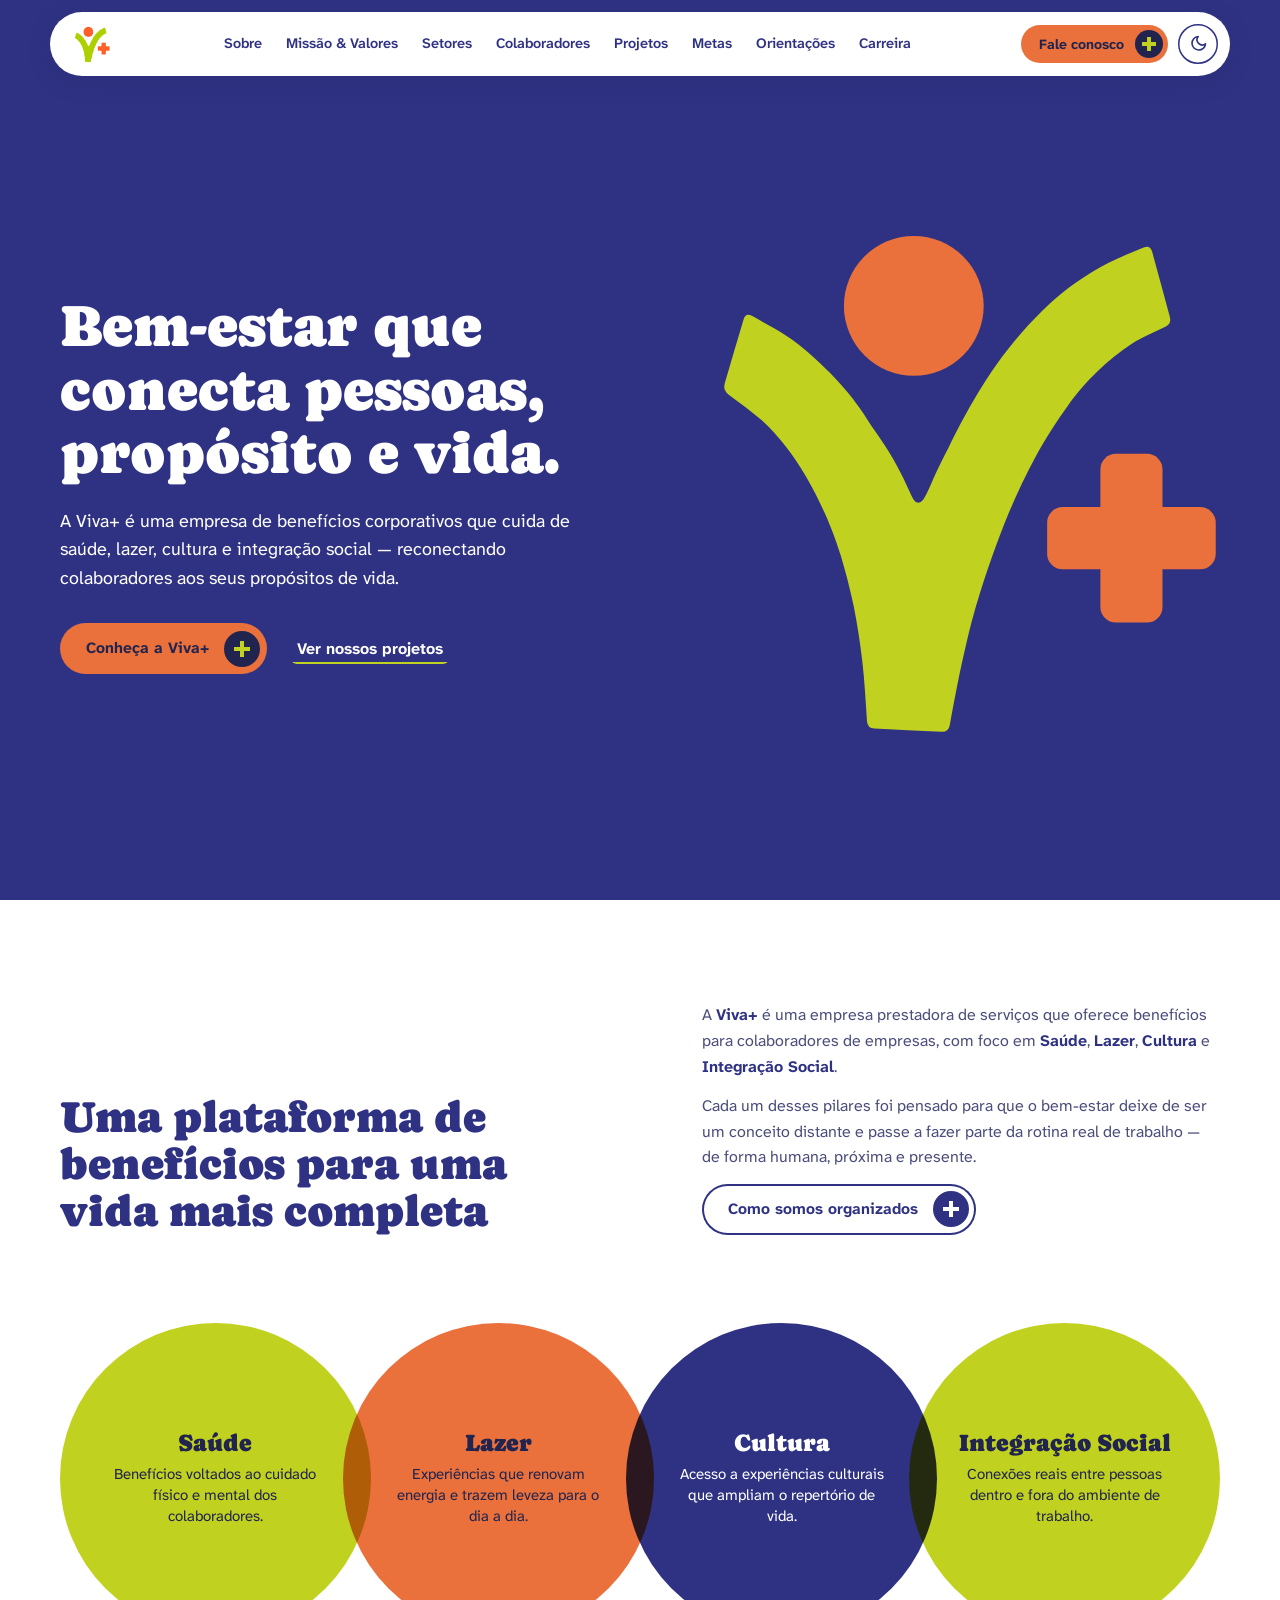
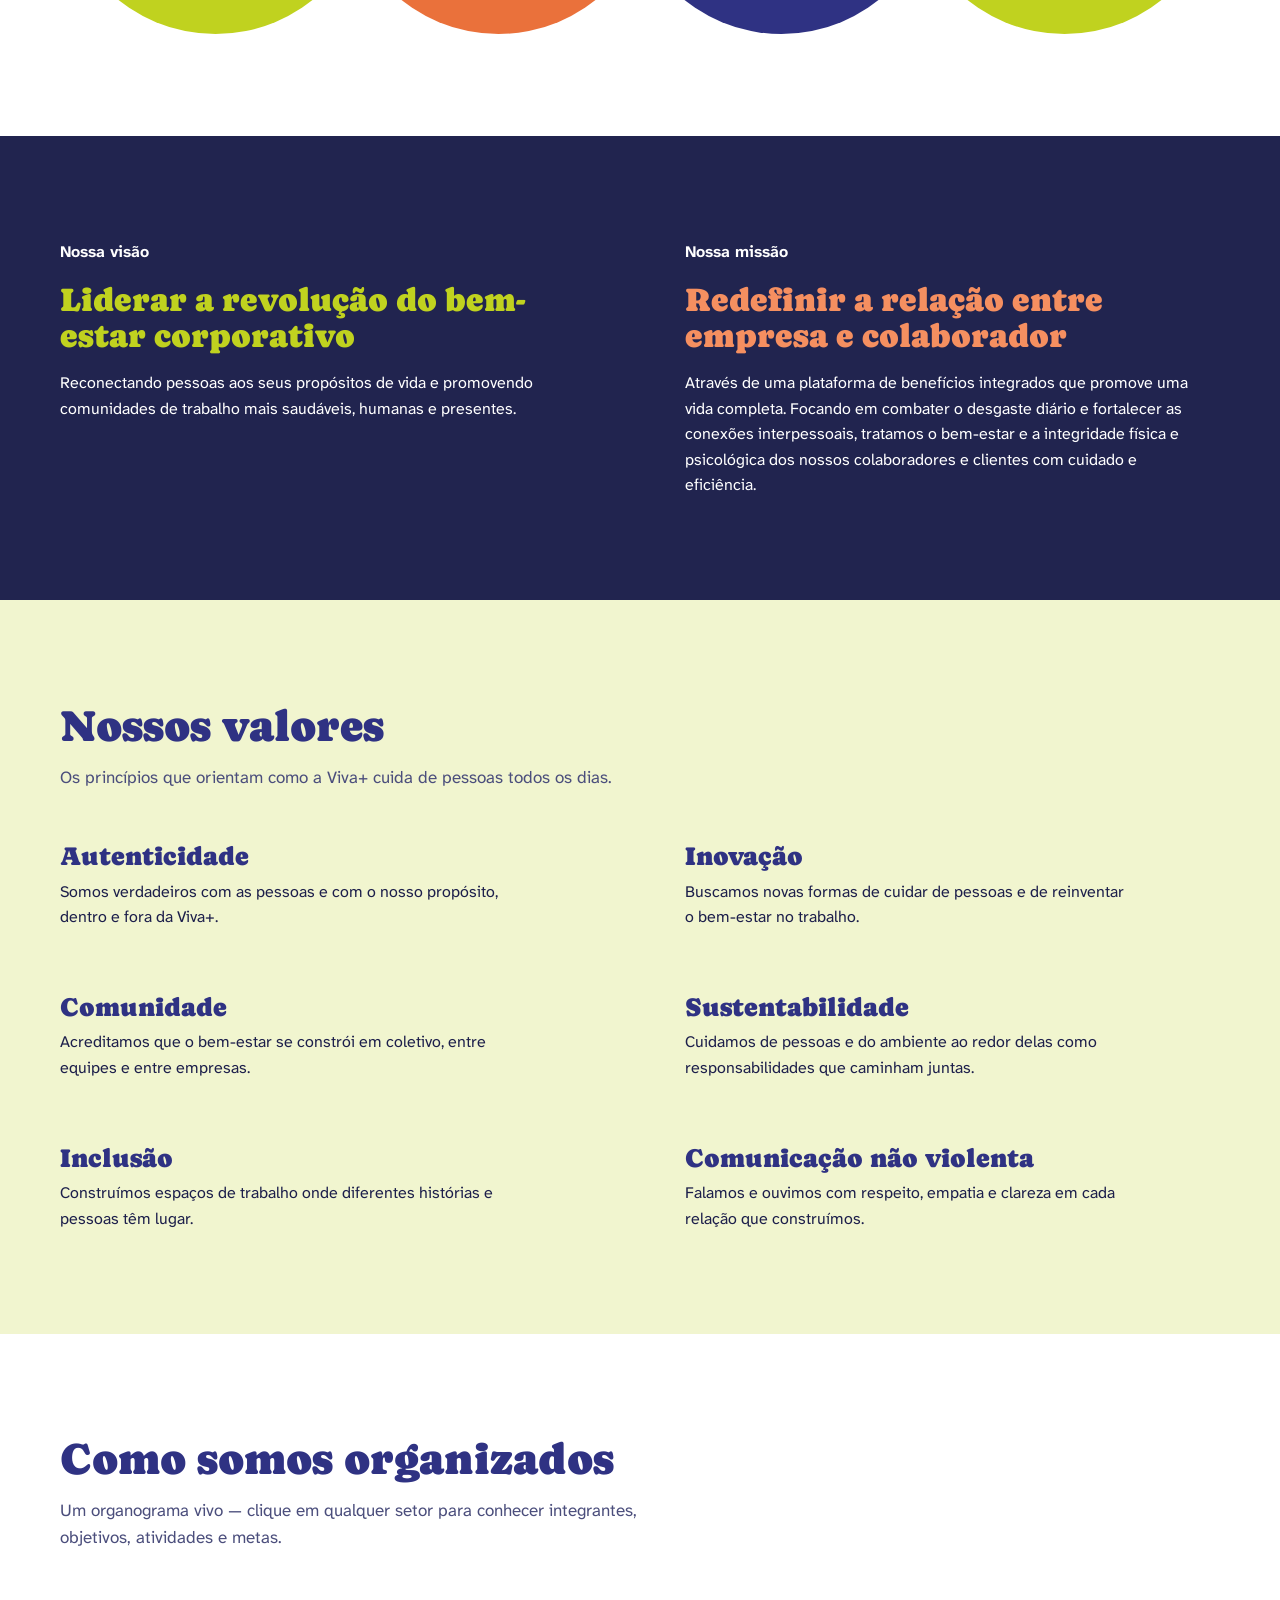
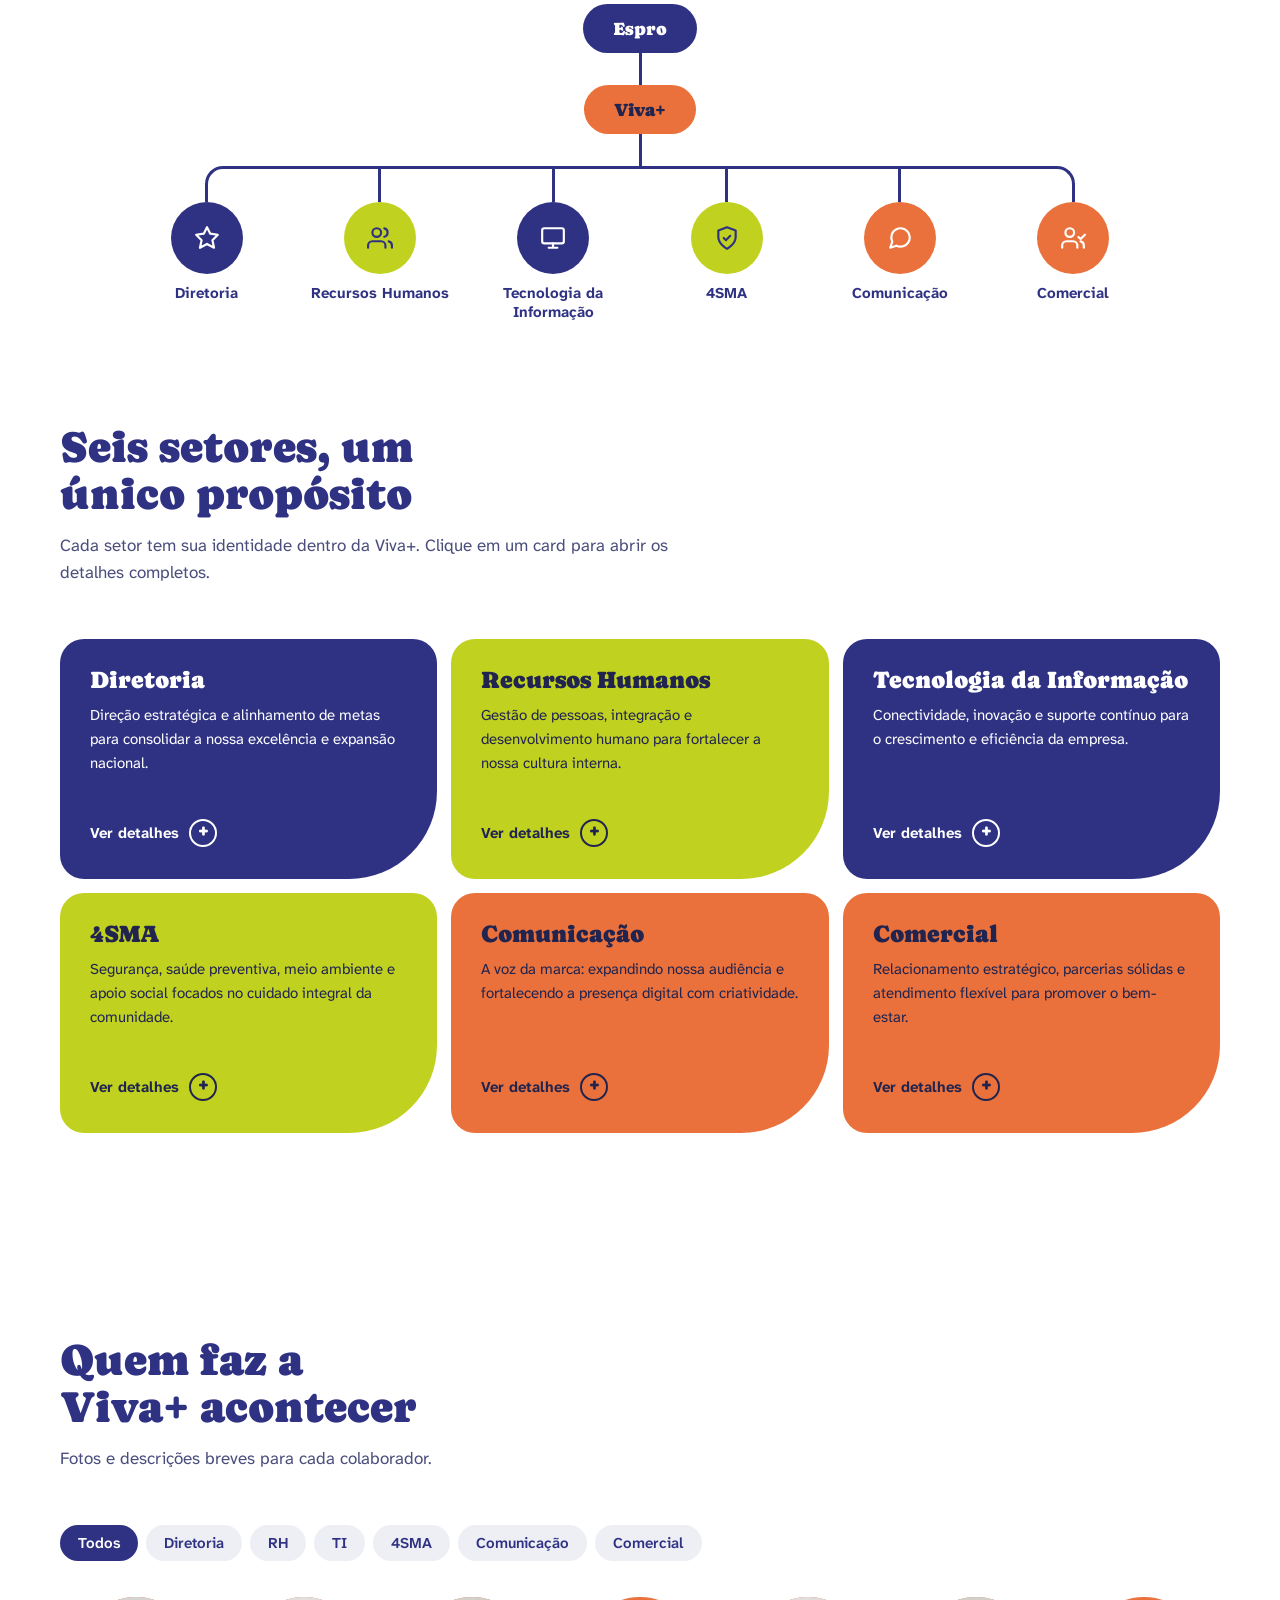
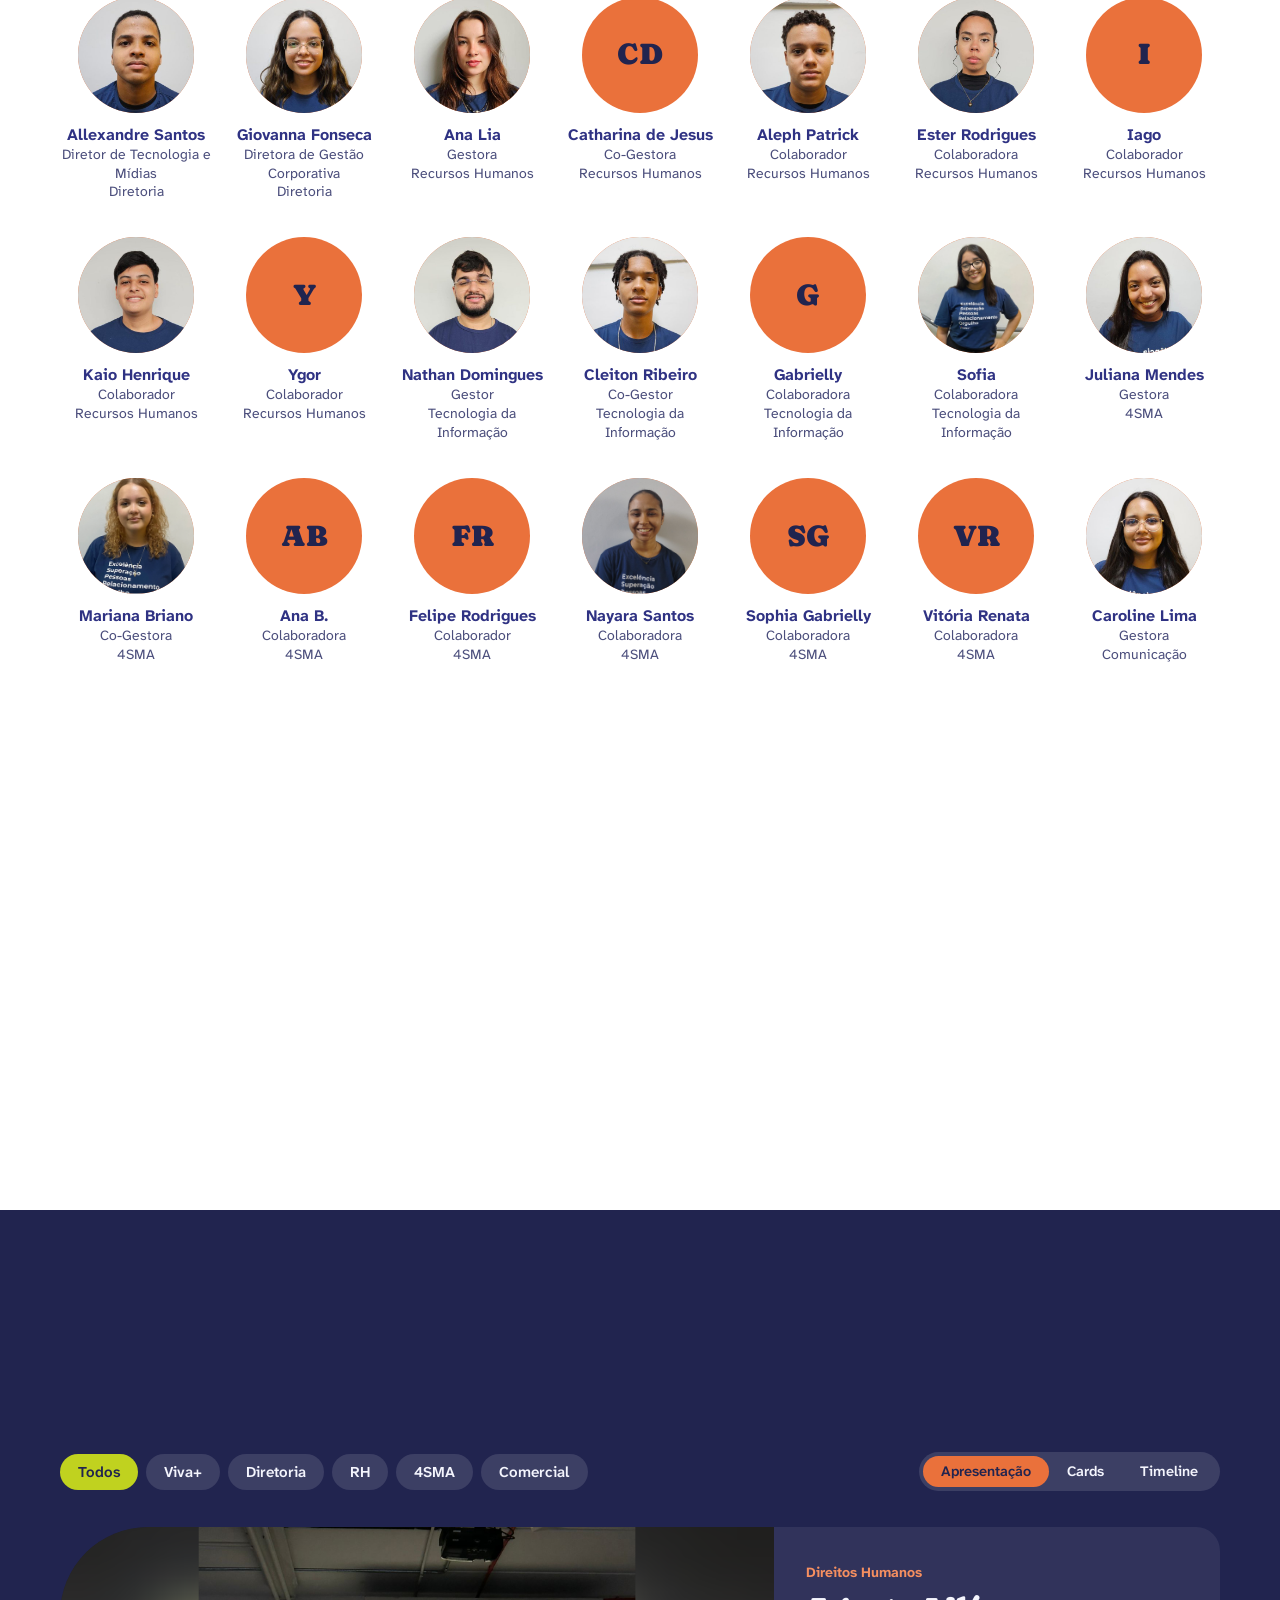
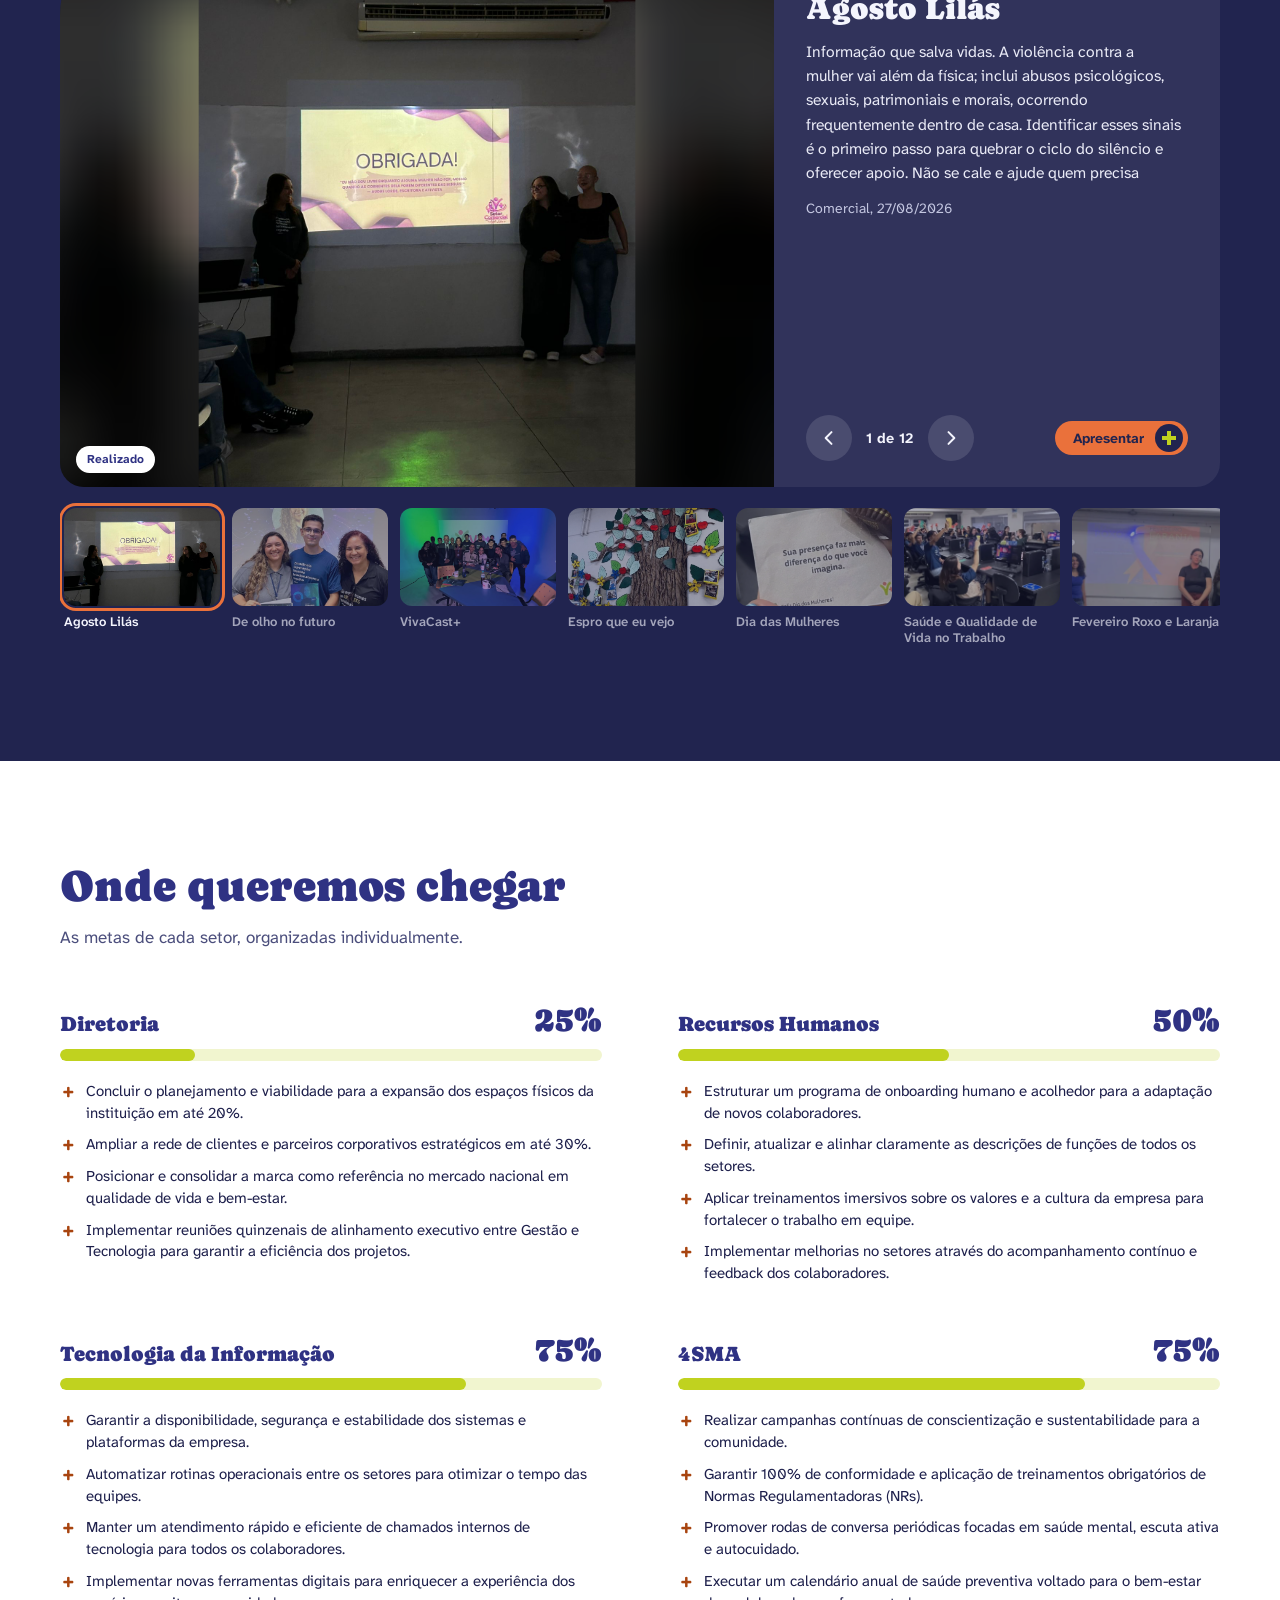
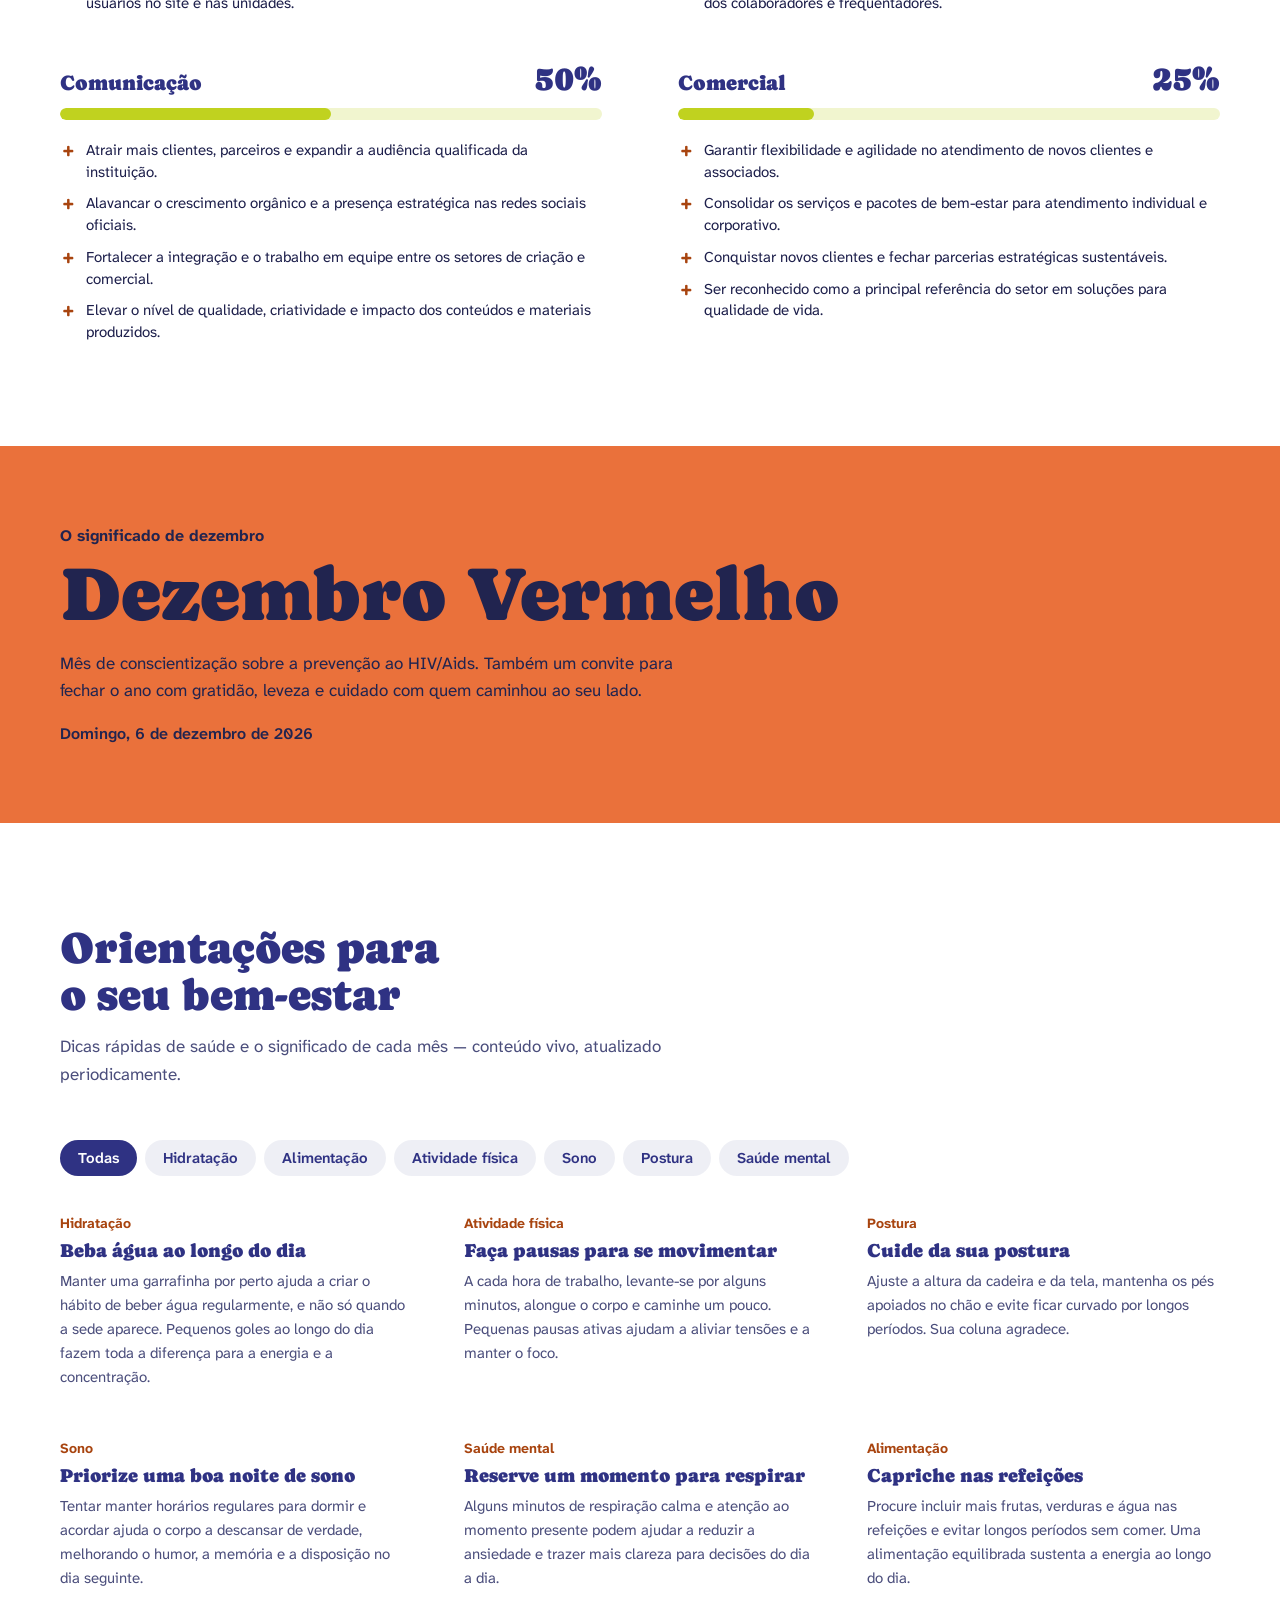
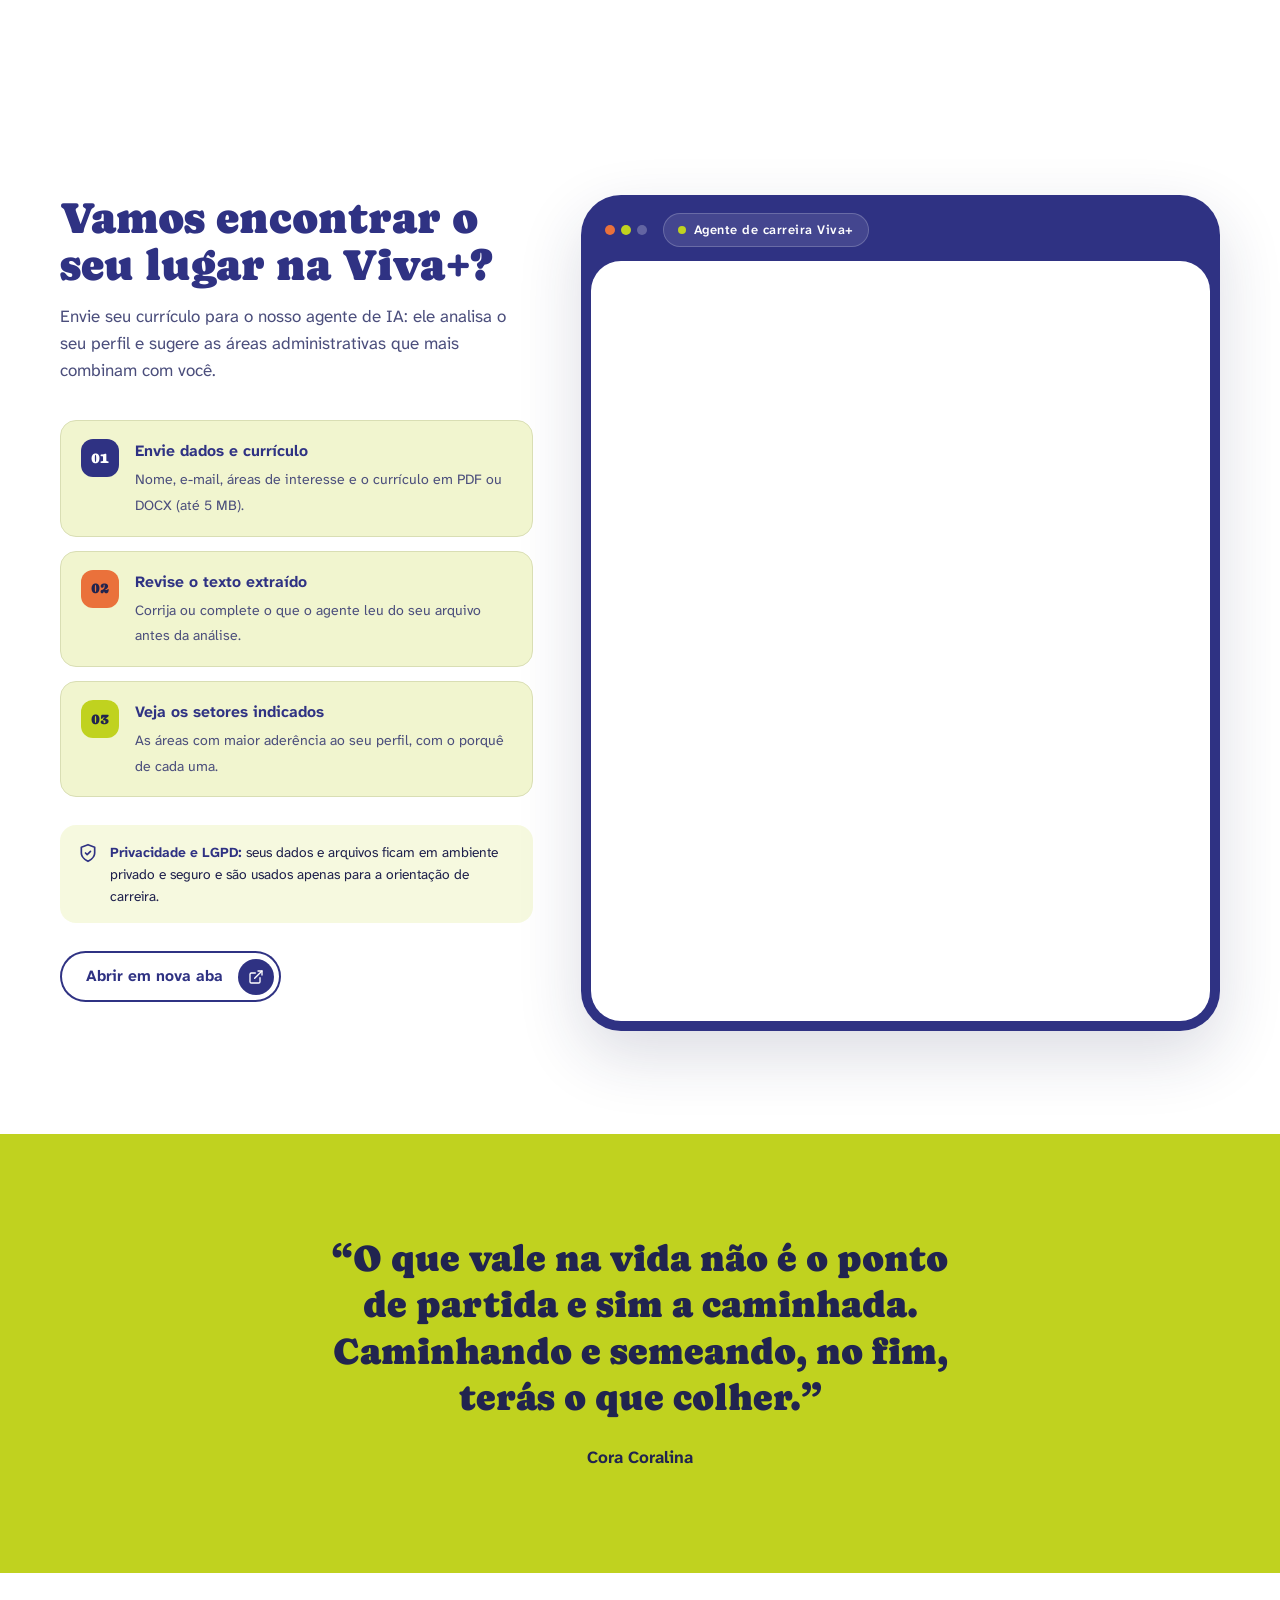
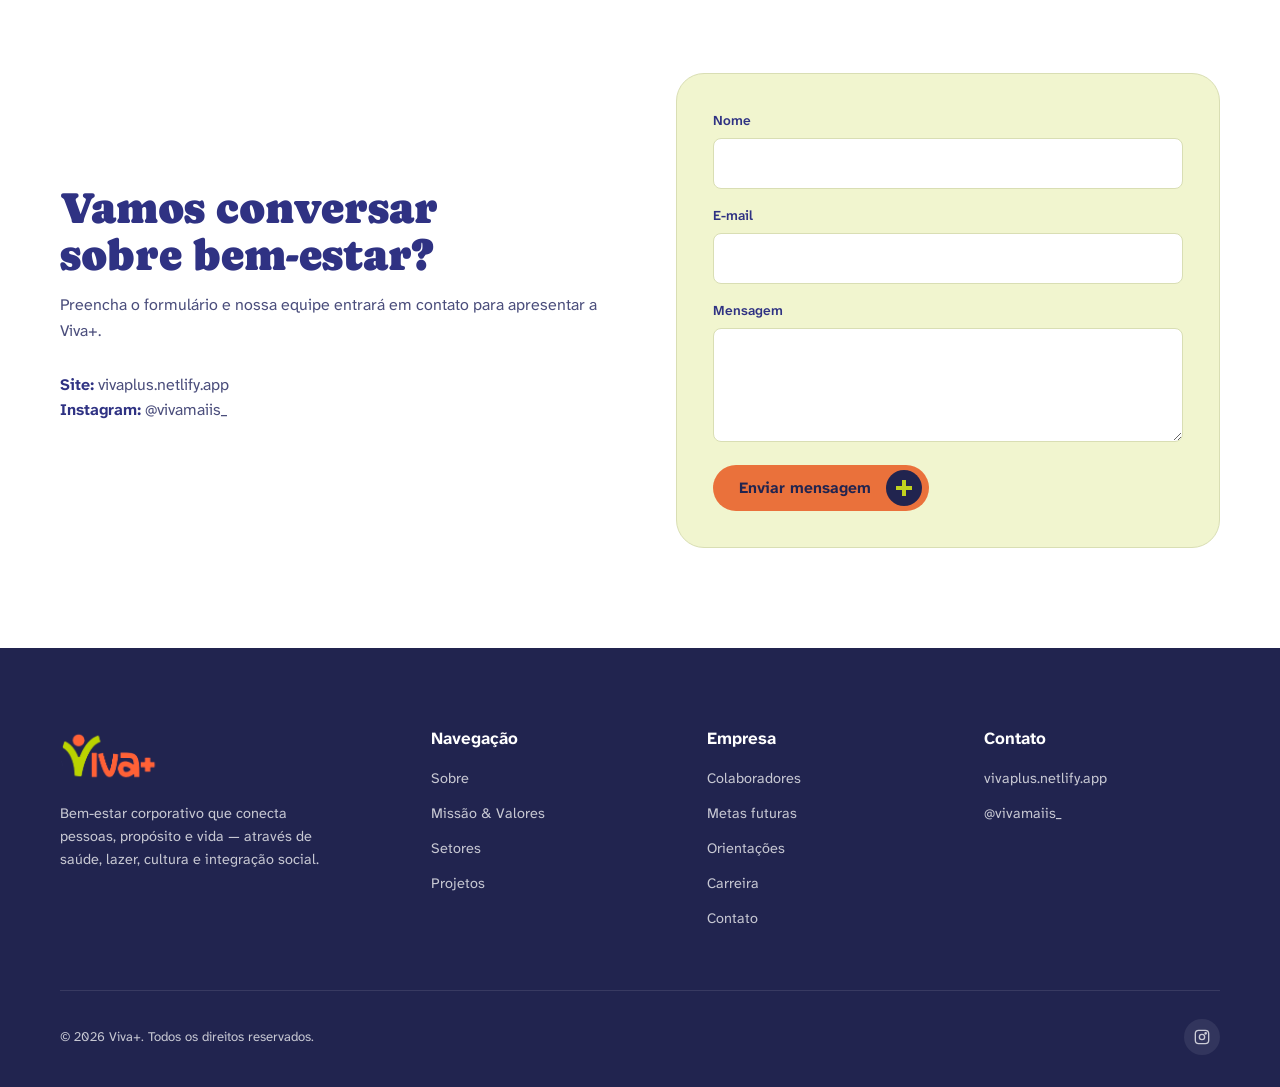
==== commit e31b60db: "Ajusta responsividade, símbolo e fluidez das animações O marcador do seletor de Projetos acompanha a" ====
--- a/index.html
+++ b/index.html
@@ -23,6 +23,15 @@
         if (!t && window.matchMedia && window.matchMedia("(prefers-color-scheme: dark)").matches) t = "escuro";
         if (t === "escuro") document.documentElement.setAttribute("data-theme", "dark");
       } catch (e) {}
+    })();
+
+    // A abertura espera a página terminar de carregar, para não começar engasgando
+    (function () {
+      var raiz = document.documentElement;
+      function soltar() { raiz.classList.remove("abertura-espera"); }
+      raiz.classList.add("abertura-espera");
+      window.addEventListener("load", soltar, { once: true });
+      setTimeout(soltar, 900);
     })();
   </script>
 
@@ -97,13 +106,21 @@
           </div>
         </div>
 
-        <!-- O gesto do logo: os braços se erguem ao abrir a página (animations.css) -->
-        <svg class="hero-gesture" id="heroGesture" viewBox="0 0 640 860" aria-hidden="true" focusable="false">
-          <path class="hero-arm" pathLength="1" d="M318 800 C 306 590, 210 370, 72 262"/>
-          <path class="hero-arm hero-arm-2" pathLength="1" d="M318 800 C 330 580, 418 340, 566 196"/>
-          <g class="hero-par hero-par-head"><circle class="hero-head" cx="312" cy="172" r="112"/></g>
-          <g class="hero-par hero-par-plus"><g class="hero-plus"><rect x="486" y="520" width="150" height="50" rx="10"/><rect x="536" y="470" width="50" height="150" rx="10"/></g></g>
-        </svg>
+        <!-- O símbolo da Viva+, com o contorno do logo oficial. São camadas separadas para o
+             navegador mover cada peça sem redesenhar as outras (animations.css) -->
+        <div class="hero-symbol" aria-hidden="true">
+          <svg class="hero-layer hero-v" viewBox="30 29 225 227" focusable="false">
+            <defs>
+              <mask id="heroBracos" maskUnits="userSpaceOnUse" x="0" y="0" width="274" height="278">
+                <path class="hero-arm" pathLength="1" d="M116 275 C 112 195, 88 120, 18 62"/>
+                <path class="hero-arm hero-arm-2" pathLength="1" d="M116 275 C 122 190, 150 100, 250 18"/>
+              </mask>
+            </defs>
+            <path mask="url(#heroBracos)" d="M148.3 186.8C151.5 176.9 155.6 165.6 159.5 156.1C163.5 146.6 167.7 137.7 172.1 129.7C176.6 121.6 181.5 113.9 186.1 107.6C190.6 101.3 194.7 96.7 199.5 92C204.3 87.3 209.9 82.9 215 79.5C220.2 76.1 225.2 74.2 230.3 71.7Q233.2 70.3 232.3 67.2C229.6 57.4 227 47.6 224.3 37.8Q223.4 34.8 220.5 36C215.1 38.3 209.5 40.4 204.5 43C199.4 45.6 194.6 48.6 190.2 51.7C185.8 54.8 182.2 57.7 178 61.5C173.9 65.4 169.1 70.2 165.2 74.7C161.3 79.1 158.2 83.1 154.6 88.2C151.1 93.2 147.3 98.8 143.7 105.2C140 111.5 136 119.1 132.6 126.1C123 144.2 122.4 151 118.8 151C115.2 151 115 140 97.9 116.6C92.9 108.4 89.4 103.8 83.9 97.6C78.4 91.5 71.5 84.8 64.8 79.6C58.2 74.5 51 70.9 43.9 66.8Q41.1 65.2 40.2 68.3C37.3 77.9 34.5 87.6 31.7 97.2Q30.8 100.3 33.3 102.2C38.5 106.1 44.2 110.1 48.5 114C52.8 117.9 55.7 121.3 59 125.5C62.3 129.7 65.3 134.1 68.3 139.2C71.3 144.4 74.5 150.6 77.1 156.5C79.7 162.4 81.7 167.8 83.9 174.6C86 181.5 88.1 189.6 89.8 197.6C91.4 205.6 92.7 213.9 93.7 222.6C94.7 231.2 95.2 240.5 95.8 249.5Q96 252.7 99.2 252.8C109.3 253.3 119.3 253.8 129.3 254.3Q132.5 254.5 133.1 251.3C135.3 239.4 137.7 226.4 140.3 215.7C142.8 204.9 145.1 196.7 148.3 186.8Z"/>
+          </svg>
+          <div class="hero-par hero-par-head"><svg class="hero-layer hero-head" viewBox="30 29 225 227" focusable="false"><circle cx="116.9" cy="62.3" r="31.5"/></svg></div>
+          <div class="hero-par hero-par-plus"><svg class="hero-layer hero-plus" viewBox="30 29 225 227" focusable="false"><rect x="177" y="153" width="76" height="28" rx="7"/><rect x="201" y="129" width="28" height="76" rx="7"/></svg></div>
+        </div>
       </div>
     </section>
 
@@ -438,18 +455,24 @@
   <!-- Necessário apenas se o painel /admin usar o backend "git-gateway"
        (Netlify Identity). Convites/recuperação de senha chegam por e-mail
        apontando para a home do site — este trecho redireciona quem loga
-       direto para /admin/. Veja o README, seção "Painel de administração". -->
-  <script src="https://identity.netlify.com/v1/netlify-identity-widget.js"></script>
+       direto para /admin/. Veja o README, seção "Painel de administração".
+       Carrega com async para o site não ficar esperando por este script. -->
   <script>
-    if (window.netlifyIdentity) {
-      window.netlifyIdentity.on("init", (user) => {
-        if (!user) {
-          window.netlifyIdentity.on("login", () => {
-            document.location.href = "/admin/";
-          });
-        }
-      });
+    function ligarLoginDoPainel() {
+      var identidade = window.netlifyIdentity;
+      if (!identidade) return;
+      function aoIniciar(usuario) {
+        if (usuario) return;
+        identidade.on("login", function () {
+          document.location.href = "/admin/";
+        });
+      }
+      // Com a página já pronta, o script inicia assim que carrega, antes deste
+      // trecho rodar: o aviso "init" já passou e é preciso perguntar direto.
+      if (document.readyState === "loading") identidade.on("init", aoIniciar);
+      else aoIniciar(identidade.currentUser());
     }
   </script>
+  <script async src="https://identity.netlify.com/v1/netlify-identity-widget.js" onload="ligarLoginDoPainel()"></script>
 </body>
 </html>
--- a/css/style.css
+++ b/css/style.css
@@ -32,7 +32,7 @@
      --color-surface: fundo de cards e seções "brancas"
      --color-heading: títulos e textos em azul sobre superfícies claras */
   --color-heading: var(--color-blue);
-  --header-bg: rgba(255, 255, 255, 0.98);
+  --header-bg: #FFFFFF;
   --color-accent-text: #A8440F; /* laranja escurecido: legível em texto pequeno */
   --color-orange-light: #F58F60; /* laranja clareado: títulos sobre azul-escuro */
   --nav-hover: rgba(47, 50, 131, 0.08);
@@ -241,8 +241,6 @@
   height: 64px;
   padding: 0 12px 0 20px;
   background: var(--header-bg);
-  backdrop-filter: blur(14px);
-  -webkit-backdrop-filter: blur(14px);
   border-radius: 999px;
   box-shadow: 0 6px 24px rgba(33, 36, 79, 0.16);
   transition: height var(--transition-normal) var(--ease), box-shadow var(--transition-normal) var(--ease);
@@ -251,7 +249,7 @@
 
 .brand { display: flex; align-items: center; gap: 10px; flex-shrink: 0; transition: transform var(--transition-fast) var(--ease); }
 .brand:hover { transform: rotate(-6deg) scale(1.06); }
-.brand img { height: 40px; width: auto; }
+.brand img { height: 44px; width: auto; }
 
 .nav-desktop { position: relative; display: flex; align-items: center; }
 .nav-desktop a {
@@ -401,10 +399,21 @@
   transition: background-size 0.35s var(--ease), color 0.3s var(--ease);
 }
 .hero-link:hover { background-size: 100% 100%; color: var(--color-blue-dark); }
-.hero-gesture { justify-self: center; height: min(66vh, 580px); width: auto; max-width: 100%; overflow: visible; }
-.hero-arm { fill: none; stroke: var(--color-green); stroke-width: 112; stroke-linecap: round; stroke-dasharray: 1; }
-.hero-head, .hero-plus { fill: var(--color-orange); }
-.hero-par { transition: transform 0.5s ease-out; }
+/* O símbolo é o protagonista do topo */
+.hero-symbol {
+  position: relative;
+  justify-self: start;
+  width: min(72vh, 39vw, 640px);
+  width: min(72svh, 39vw, 640px);
+  aspect-ratio: 225 / 227;
+}
+.hero-layer, .hero-par { position: absolute; inset: 0; width: 100%; height: 100%; }
+.hero-layer { display: block; overflow: visible; }
+.hero-v { fill: var(--color-green); will-change: transform; } /* camada própria: desenhar os braços não redesenha o resto */
+.hero-arm { fill: none; stroke: #fff; stroke-width: 96; stroke-linecap: round; stroke-dasharray: 1 2; }
+.hero-head, .hero-plus { fill: var(--color-orange); will-change: transform; }
+.hero-plus { transform-origin: 82.2% 60.8%; } /* centro da cruz */
+.hero-par { transition: transform 0.5s ease-out; will-change: transform; }
 
 /* ---------- SOBRE ---------- */
 .about { background: var(--color-surface); }
@@ -728,11 +737,11 @@
 }
 .projects-toolbar .filter-bar { margin-bottom: 0; }
 
-/* Alternador Cards/Timeline: o fundo laranja desliza até a opção escolhida */
+/* Alternador de visualização: o fundo laranja desliza até a opção escolhida.
+   js/projetos.js mede o botão ativo, porque os nomes têm larguras diferentes. */
 .view-toggle {
   position: relative;
-  display: grid;
-  grid-template-columns: repeat(3, 1fr);
+  display: flex;
   padding: 4px;
   border-radius: 999px;
   background: var(--nav-hover);
@@ -740,16 +749,18 @@
 .view-toggle::before {
   content: "";
   position: absolute;
-  top: 4px; bottom: 4px; left: 4px;
-  width: calc((100% - 8px) / 3);
+  top: 4px; bottom: 4px; left: 0;
+  width: var(--marca-largura, 0);
   border-radius: 999px;
   background: var(--color-orange);
-  transition: transform 0.45s var(--ease);
-}
-.view-toggle:has([data-view="grid"].active)::before { transform: translateX(100%); }
-.view-toggle:has([data-view="timeline"].active)::before { transform: translateX(200%); }
+  transform: translateX(var(--marca-x, 0));
+  transition: transform 0.45s var(--ease), width 0.45s var(--ease);
+}
 .view-toggle button {
   position: relative;
+  flex: 1 1 auto;
+  border-radius: 999px;
+  white-space: nowrap;
   padding: 6px 18px;
   font-size: 0.9rem;
   font-weight: 600;
@@ -757,6 +768,7 @@
   transition: color 0.3s var(--ease);
 }
 .view-toggle button.active { color: var(--color-blue-dark); }
+.view-toggle button:focus-visible { outline-color: var(--color-white); outline-offset: -3px; }
 
 /* Grade uniforme: todos os cards têm o mesmo formato, com ou sem filtro */
 .projects-grid { display: grid; grid-template-columns: repeat(3, minmax(0, 1fr)); gap: 22px; }
@@ -849,8 +861,7 @@
   position: absolute;
   inset: -8%;
   width: 116%; height: 116%; max-width: none;
-  object-fit: cover;
-  filter: blur(30px) brightness(0.55) saturate(1.15);
+  object-fit: cover; /* desenhado uma vez em tamanho mínimo (js/projetos.js): desfocado sem custo ao rolar */
 }
 .showcase-image { position: absolute; inset: 0; width: 100%; height: 100%; object-fit: contain; }
 .showcase-empty { position: absolute; inset: 0; display: grid; place-items: center; color: var(--color-muted); }
@@ -1114,7 +1125,7 @@
 .goal-card h3 { font-size: 1.3rem; color: var(--color-heading); }
 .goal-percent { font-family: var(--font-display); font-weight: 400; font-size: 2.1rem; line-height: 1; color: var(--color-heading); }
 .goal-progress { height: 12px; border-radius: 999px; background: var(--color-background); margin: 12px 0 20px; overflow: hidden; }
-.goal-progress-bar { height: 100%; border-radius: 999px; background: var(--color-green); }
+.goal-progress-bar { height: 100%; border-radius: 999px; background: var(--color-green); transform-origin: left; }
 .goal-list li { position: relative; padding-left: 26px; font-size: 0.9375rem; line-height: 1.45; margin-bottom: 10px; }
 .goal-list li:last-child { margin-bottom: 0; }
 .goal-list li::before { content: "+"; position: absolute; left: 2px; top: -4px; font-family: var(--font-display); font-size: 1.3rem; color: var(--color-accent-text); }
@@ -1383,7 +1394,7 @@
   --color-muted: #A6A9C6;
   --color-border: #2E3263;
   --color-heading: #F4F5FD;     /* títulos (no claro, azul Viva+) */
-  --header-bg: rgba(18, 20, 44, 0.86);
+  --header-bg: #12142C;
   --nav-hover: rgba(255, 255, 255, 0.08);
   --color-accent-text: #F58F60;
 
--- a/css/responsive.css
+++ b/css/responsive.css
@@ -65,13 +65,19 @@
 @media (max-width: 768px) {
   :root { --header-height: 72px; }
 
-  /* O topo empilha e centraliza: texto em cima, figura do logo embaixo */
-  .hero { padding-block: calc(var(--header-height) + 28px) 24px; }
-  .hero-content { grid-template-columns: minmax(0, 1fr); justify-items: center; text-align: center; }
+  /* O topo empilha e centraliza: o símbolo abre a página, com o texto logo abaixo */
+  .hero { padding-block: calc(var(--header-height) + 24px) 28px; }
+  .hero-content { grid-template-columns: minmax(0, 1fr); justify-items: center; text-align: center; gap: 22px; }
   .hero-title { font-size: clamp(2.2rem, 9.5vw, 3rem); margin-inline: auto; }
   .hero-sub { font-size: 1.0625rem; margin-inline: auto; }
   .hero-ctas { justify-content: center; }
-  .hero-gesture { height: min(25vh, 220px); }
+  .hero-link { padding-block: 11px; background-position: left calc(100% - 8px); }
+  .hero-symbol { order: -1; justify-self: center; width: min(31vh, 62vw, 300px); width: min(31svh, 62vw, 300px); }
+
+  /* Alvos de toque mais confortáveis */
+  .filter-btn { min-height: 42px; }
+  .view-toggle button { min-height: 40px; }
+  .showcase-present { min-height: 42px; }
 
   /* Timeline: a data sobe para cima do título */
   .timeline::before { left: 6px; }
@@ -145,7 +151,11 @@
 @media (max-width: 480px) {
   .container { padding-inline: 18px; }
 
-  .brand img { height: 36px; }
+  .brand img { height: 40px; }
+
+  /* O seletor ocupa a linha toda; cada opção fica com a largura do próprio nome */
+  .view-toggle { width: 100%; }
+  .view-toggle button { padding-inline: 12px; font-size: 0.875rem; }
   .header-actions .btn-sm { display: none; } /* a cápsula fica estreita; o botão continua no menu */
 
   .team-grid { grid-template-columns: repeat(2, minmax(0, 1fr)); gap: 28px 12px; }
@@ -176,6 +186,14 @@
   .goal-percent { font-size: 1.8rem; }
 }
 
+/* ---------- Celular em pé com pouca altura: tudo do topo cabe na primeira tela ---------- */
+@media (max-width: 768px) and (max-height: 760px) {
+  .hero-content { gap: 14px; }
+  .hero-symbol { width: min(25vh, 56vw); width: min(25svh, 56vw); }
+  .hero-sub { font-size: 1rem; margin-top: 12px; }
+  .hero-ctas { gap: 8px 18px; margin-top: 18px; }
+}
+
 /* ---------- ≤320px ---------- */
 @media (max-width: 320px) {
   .container { padding-inline: 14px; }
@@ -183,3 +201,27 @@
   .section-title { font-size: 1.6rem; }
   .team-avatar { width: 92px; height: 92px; }
 }
+
+/* ---------- Celular deitado: pouca altura, então texto e imagem ficam lado a lado ---------- */
+@media (max-height: 500px) and (orientation: landscape) {
+  .hero { padding-block: calc(var(--header-height) + 22px) 20px; }
+  .hero-content { grid-template-columns: minmax(0, 1.2fr) minmax(0, 0.8fr); justify-items: stretch; text-align: left; gap: 20px; }
+  .hero-title { font-size: clamp(1.7rem, 8.5vh, 2.4rem); margin-inline: 0; }
+  .hero-sub { font-size: 0.975rem; line-height: 1.45; margin: 10px 0 0; max-width: none; }
+  .hero-ctas { justify-content: flex-start; gap: 8px 18px; margin-top: 14px; }
+  .hero-symbol { order: 0; justify-self: center; width: min(64vh, 34vw); width: min(64svh, 34vw); }
+
+  .showcase-stage { grid-template-columns: minmax(0, 1.15fr) minmax(0, 1fr); grid-template-rows: minmax(0, 1fr); height: auto; min-height: max(310px, 78vh); border-radius: 40px 18px 18px 18px; }
+  .showcase-photo { aspect-ratio: auto; min-height: 0; }
+  .showcase-info { padding: 16px 18px 12px; }
+  .showcase-text, .showcase-desc { flex: none; overflow: visible; }
+  .showcase-controls { margin-top: auto; padding-top: 12px; }
+
+  .showcase.is-presenting { padding: 10px; overflow: hidden; }
+  .showcase.is-presenting .showcase-stage { grid-template-columns: minmax(0, 1.15fr) minmax(0, 1fr); flex: 1 1 auto; height: auto; min-height: 0; }
+  .showcase.is-presenting .showcase-strip { display: none; }
+  .showcase.is-presenting .showcase-info { padding: 14px 18px 10px; }
+  .showcase.is-presenting .showcase-cat, .showcase.is-presenting .showcase-text h3 { padding-right: 52px; }
+  .showcase.is-presenting .showcase-text { flex: 1 1 auto; min-height: 0; overflow-y: auto; }
+  .showcase.is-presenting .showcase-controls { flex: none; flex-wrap: nowrap; gap: 6px; margin-top: 0; padding-top: 8px; }
+}
--- a/css/animations.css
+++ b/css/animations.css
@@ -8,43 +8,46 @@
 :root { --ease-saltita: cubic-bezier(0.3, 1.45, 0.5, 1); }
 
 /* ---------- Abertura ---------- */
+.abertura-espera :is(.site-header, .hero-title, .hero-sub, .hero-ctas, .hero-arm, .hero-head, .hero-plus) { animation-play-state: paused; }
 .site-header { animation: cabecalhoDesce 0.8s var(--ease) 0.1s backwards; }
 .hero-title { animation: sobe 0.9s var(--ease) 0.15s backwards; }
 .hero-sub { animation: sobe 0.9s var(--ease) 0.3s backwards; }
 .hero-ctas { animation: sobe 0.9s var(--ease) 0.45s backwards; }
 
-.hero-arm { animation: heroErguer 1.15s cubic-bezier(0.2, 0.7, 0.2, 1) 0.2s both; }
+/* Os braços do V são desenhados da base até as pontas. Cabeça e cruz só animam transform e opacidade */
+.hero-arm { animation: heroErguer 1.35s cubic-bezier(0.45, 0.05, 0.25, 1) 0.2s backwards; }
 .hero-arm-2 { animation-delay: 0.35s; }
 .hero-head {
   animation:
-    heroNascer 1s cubic-bezier(0.2, 0.8, 0.2, 1) 0.8s both,
+    heroNascer 1s cubic-bezier(0.2, 0.8, 0.2, 1) 0.8s backwards,
     heroFlutua 5.5s ease-in-out 2s infinite;
 }
 .hero-plus {
-  transform-box: fill-box;
-  transform-origin: center;
   animation:
-    heroSurgir 0.55s var(--ease-saltita) 1.5s both,
+    heroSurgir 0.55s var(--ease-saltita) 1.5s backwards,
     heroPulsa 3.6s ease-in-out 2.4s infinite;
 }
+/* Fora da tela, nada fica girando à toa */
+.hero.is-fora :is(.hero-head, .hero-plus),
+.career-frame.is-fora .career-spinner { animation-play-state: paused; }
 
 @keyframes cabecalhoDesce { from { transform: translateY(-120%); } }
-@keyframes heroErguer { from { stroke-dashoffset: 1; } to { stroke-dashoffset: 0; } }
-@keyframes heroNascer { from { transform: translateY(300px); opacity: 0; } to { transform: none; opacity: 1; } }
+@keyframes heroErguer { from { stroke-dashoffset: 1.01; } to { stroke-dashoffset: 0; } }
+@keyframes heroNascer { from { transform: translateY(46%); opacity: 0; } to { transform: none; opacity: 1; } }
 @keyframes heroSurgir { from { transform: scale(0) rotate(-180deg); } to { transform: none; } }
-@keyframes heroFlutua { 0%, 100% { transform: translateY(0); } 50% { transform: translateY(-16px); } }
+@keyframes heroFlutua { 0%, 100% { transform: translateY(0); } 50% { transform: translateY(-2.6%); } }
 @keyframes heroPulsa { 0%, 100% { transform: scale(1); } 50% { transform: scale(1.1) rotate(8deg); } }
 
 /* ---------- Ao rolar: base ---------- */
 @keyframes sobe { from { opacity: 0; transform: translateY(30px); } }
-@keyframes tituloSobe { from { opacity: 0; transform: translateY(0.5em); clip-path: inset(0 0 100% 0); } to { clip-path: inset(-0.2em 0 -0.3em 0); } }
+@keyframes tituloSobe { from { opacity: 0; transform: translateY(0.5em); } }
 @keyframes saltaRosto { from { opacity: 0; transform: scale(0.6); } }
-@keyframes folhaAbre { from { opacity: 0; transform: translateY(46px) scale(0.92); border-radius: 50%; } }
+@keyframes folhaAbre { from { opacity: 0; transform: translateY(46px) scale(0.92); } }
 @keyframes vemDaEsquerda { from { opacity: 0; transform: translateX(-48px); } }
 @keyframes linhaDesce { from { transform: scaleY(0); } }
 @keyframes linhaAbre { from { transform: scaleX(0); } }
 @keyframes aparece { from { opacity: 0; } }
-@keyframes barraCresce { from { width: 0; } }
+@keyframes barraCresce { from { transform: scaleX(0); } }
 @keyframes pilarRola { from { opacity: 0; transform: translateX(var(--sx, 0)) scale(0.55); } }
 
 /* Estado inicial, antes de entrar na tela */
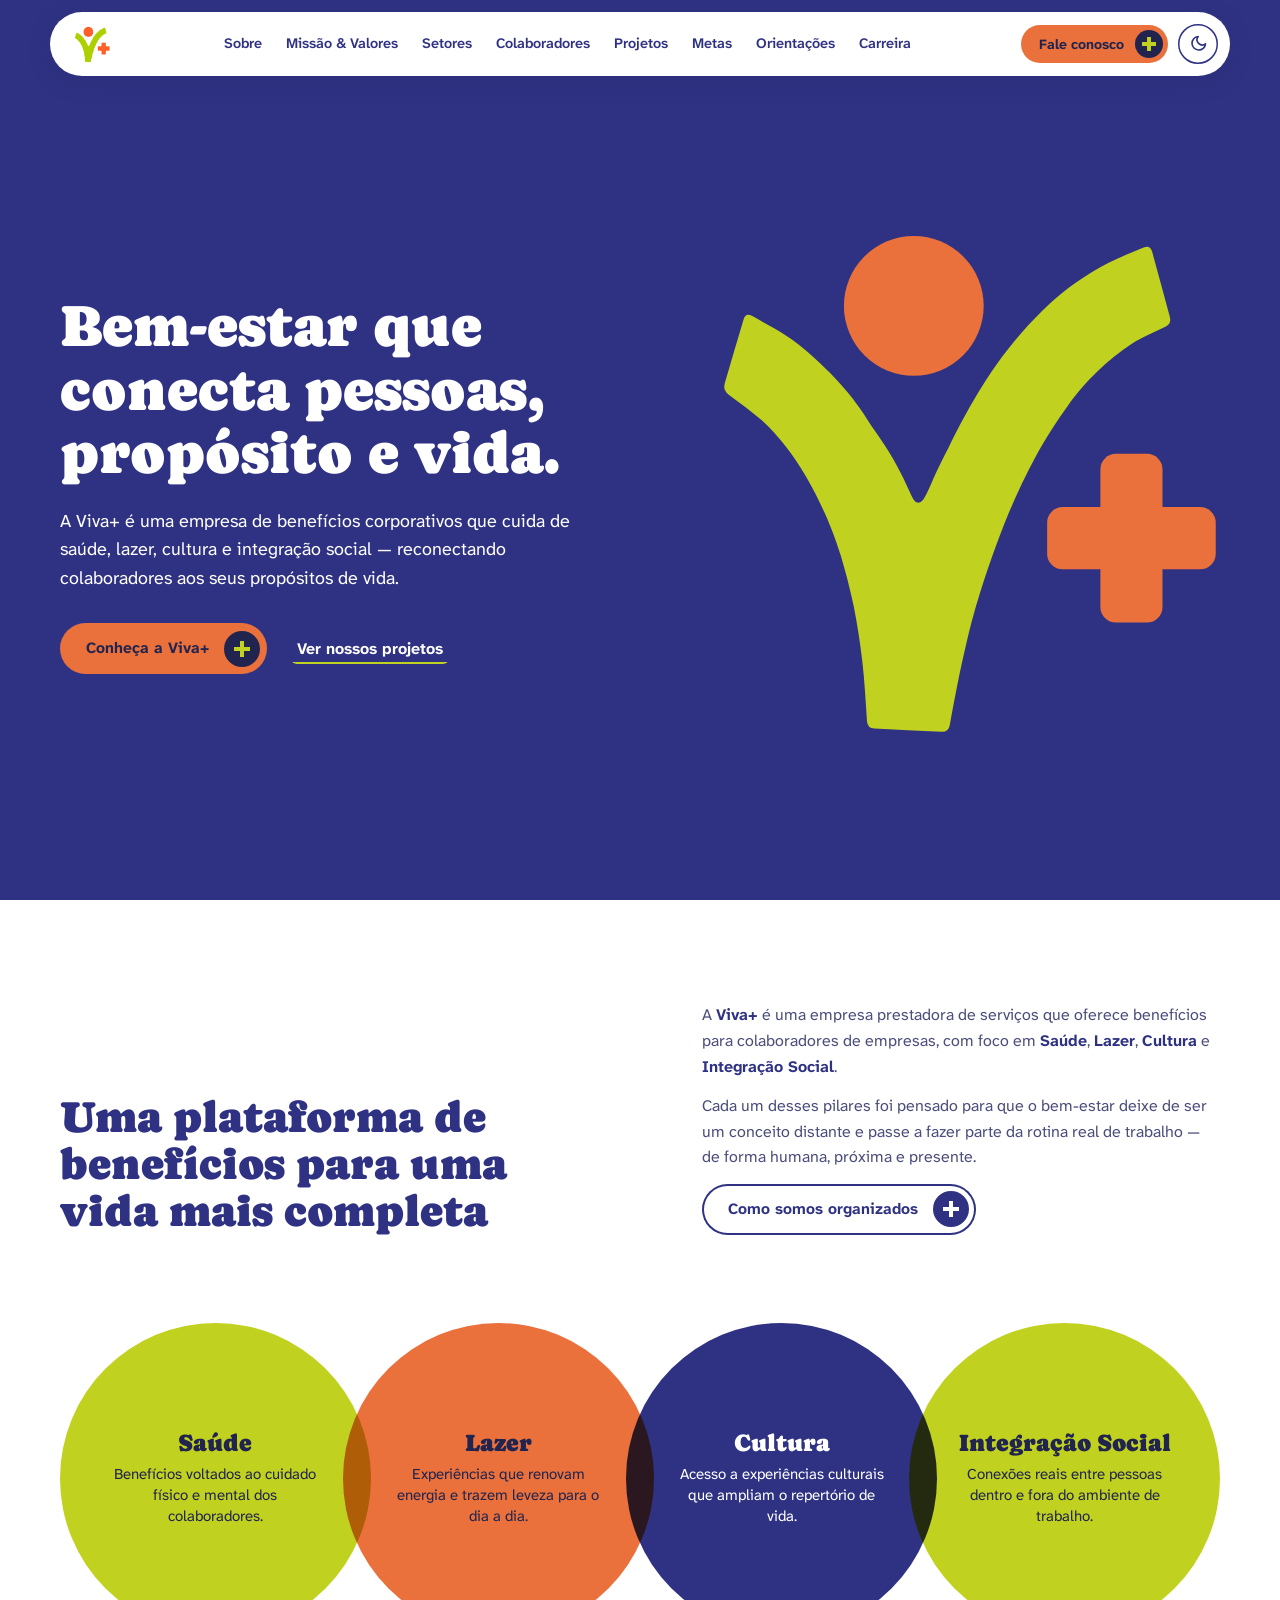
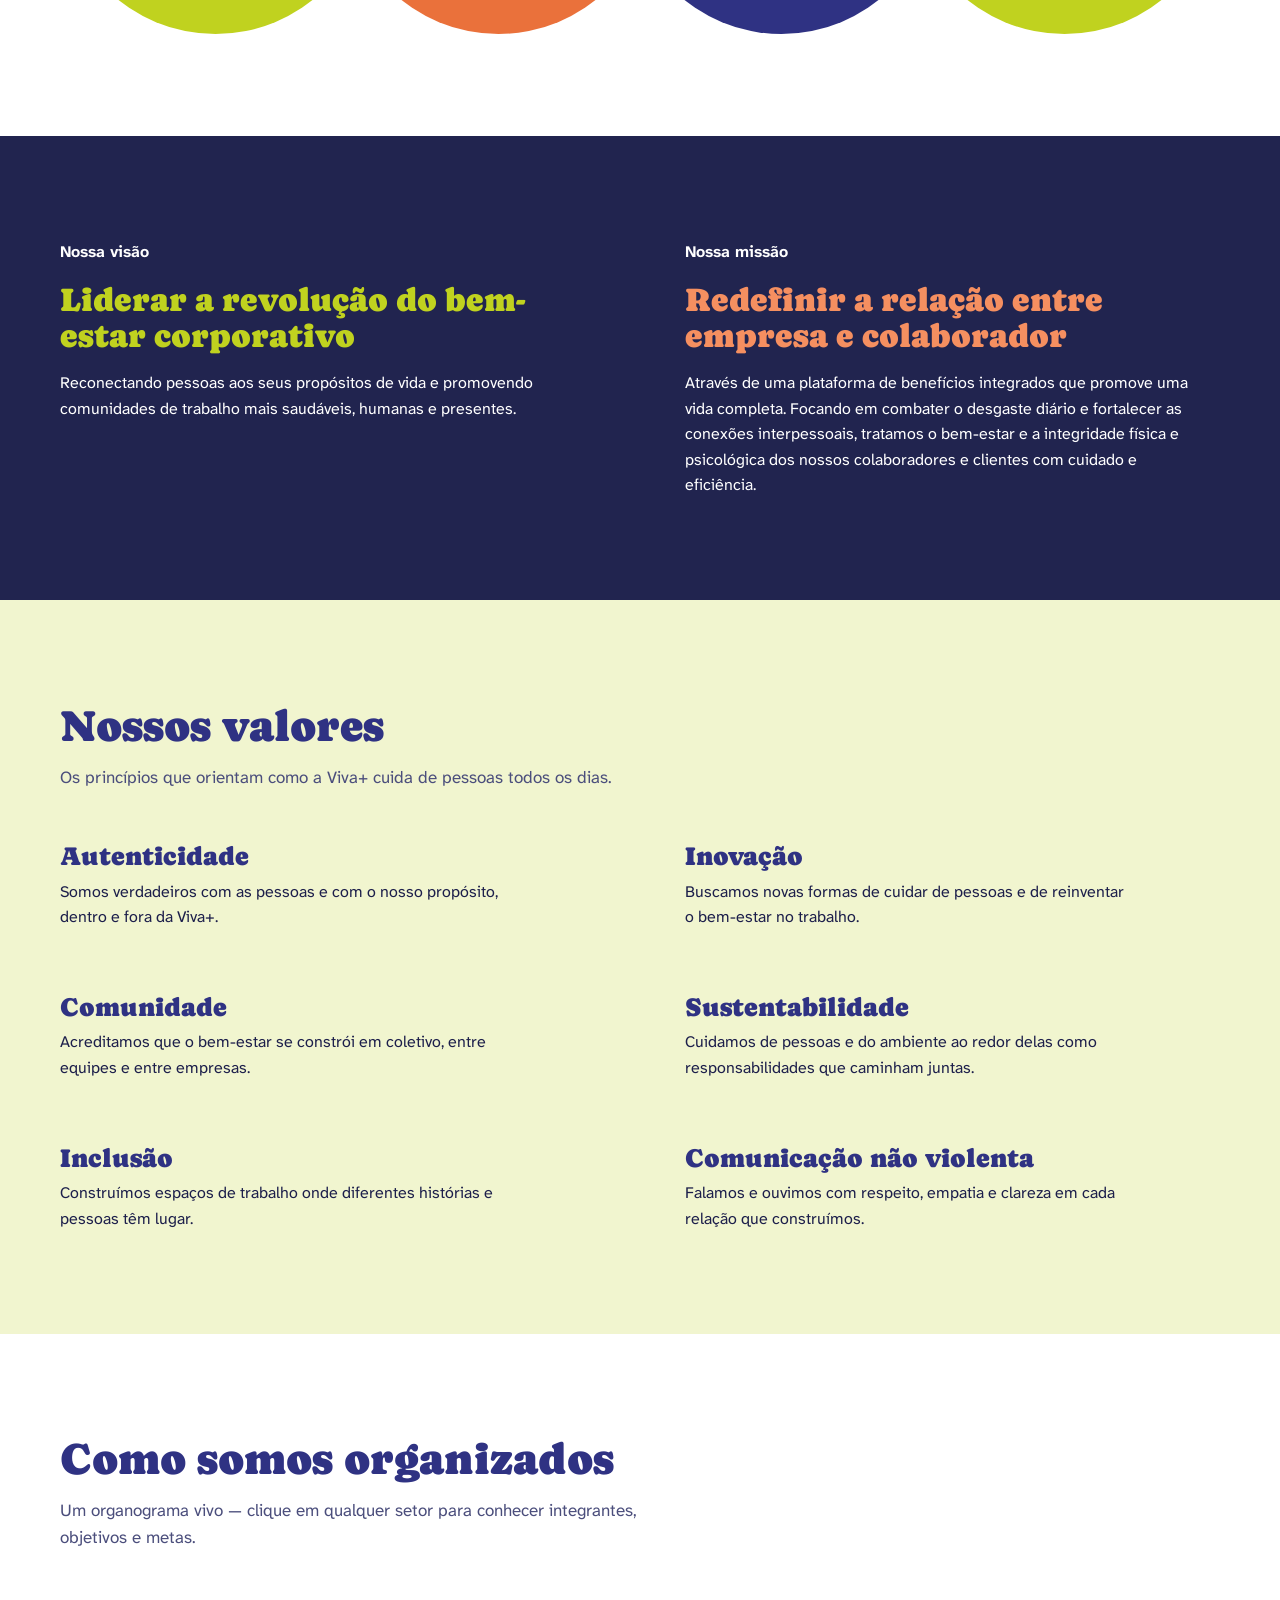
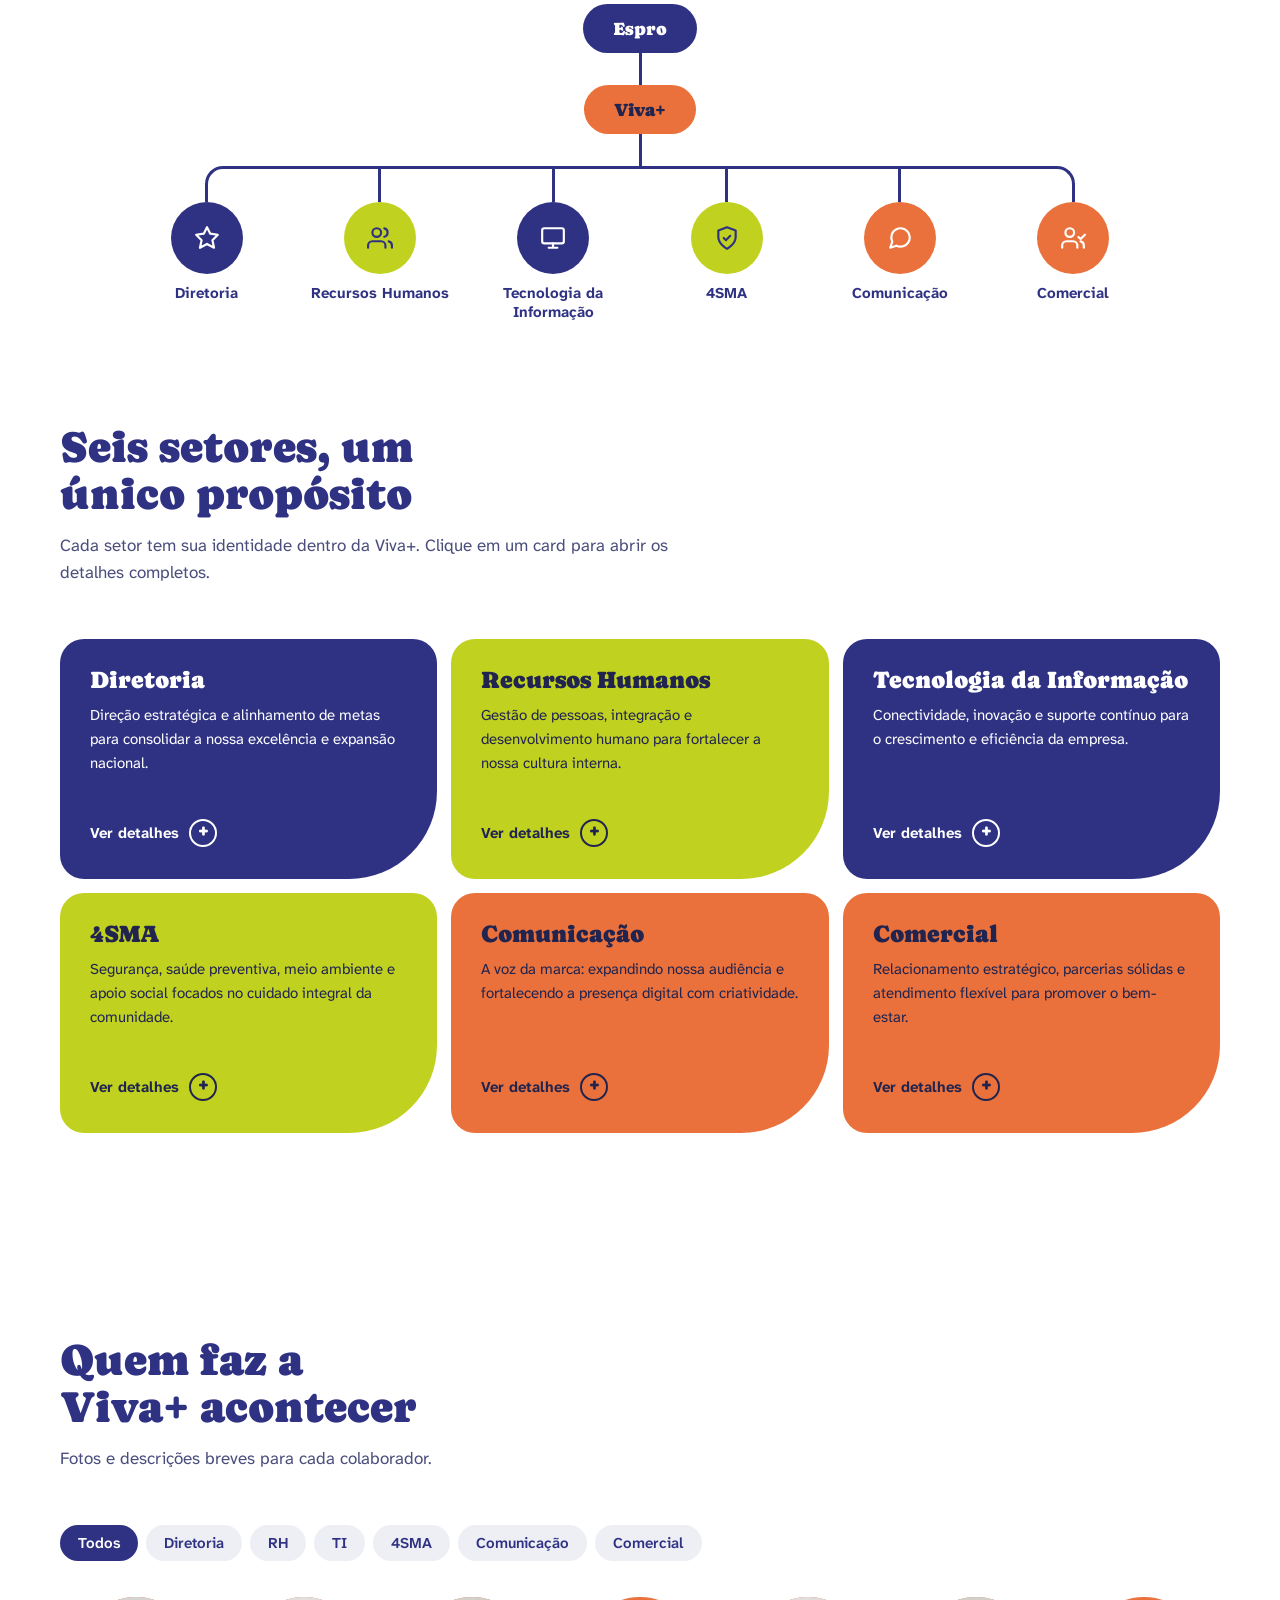
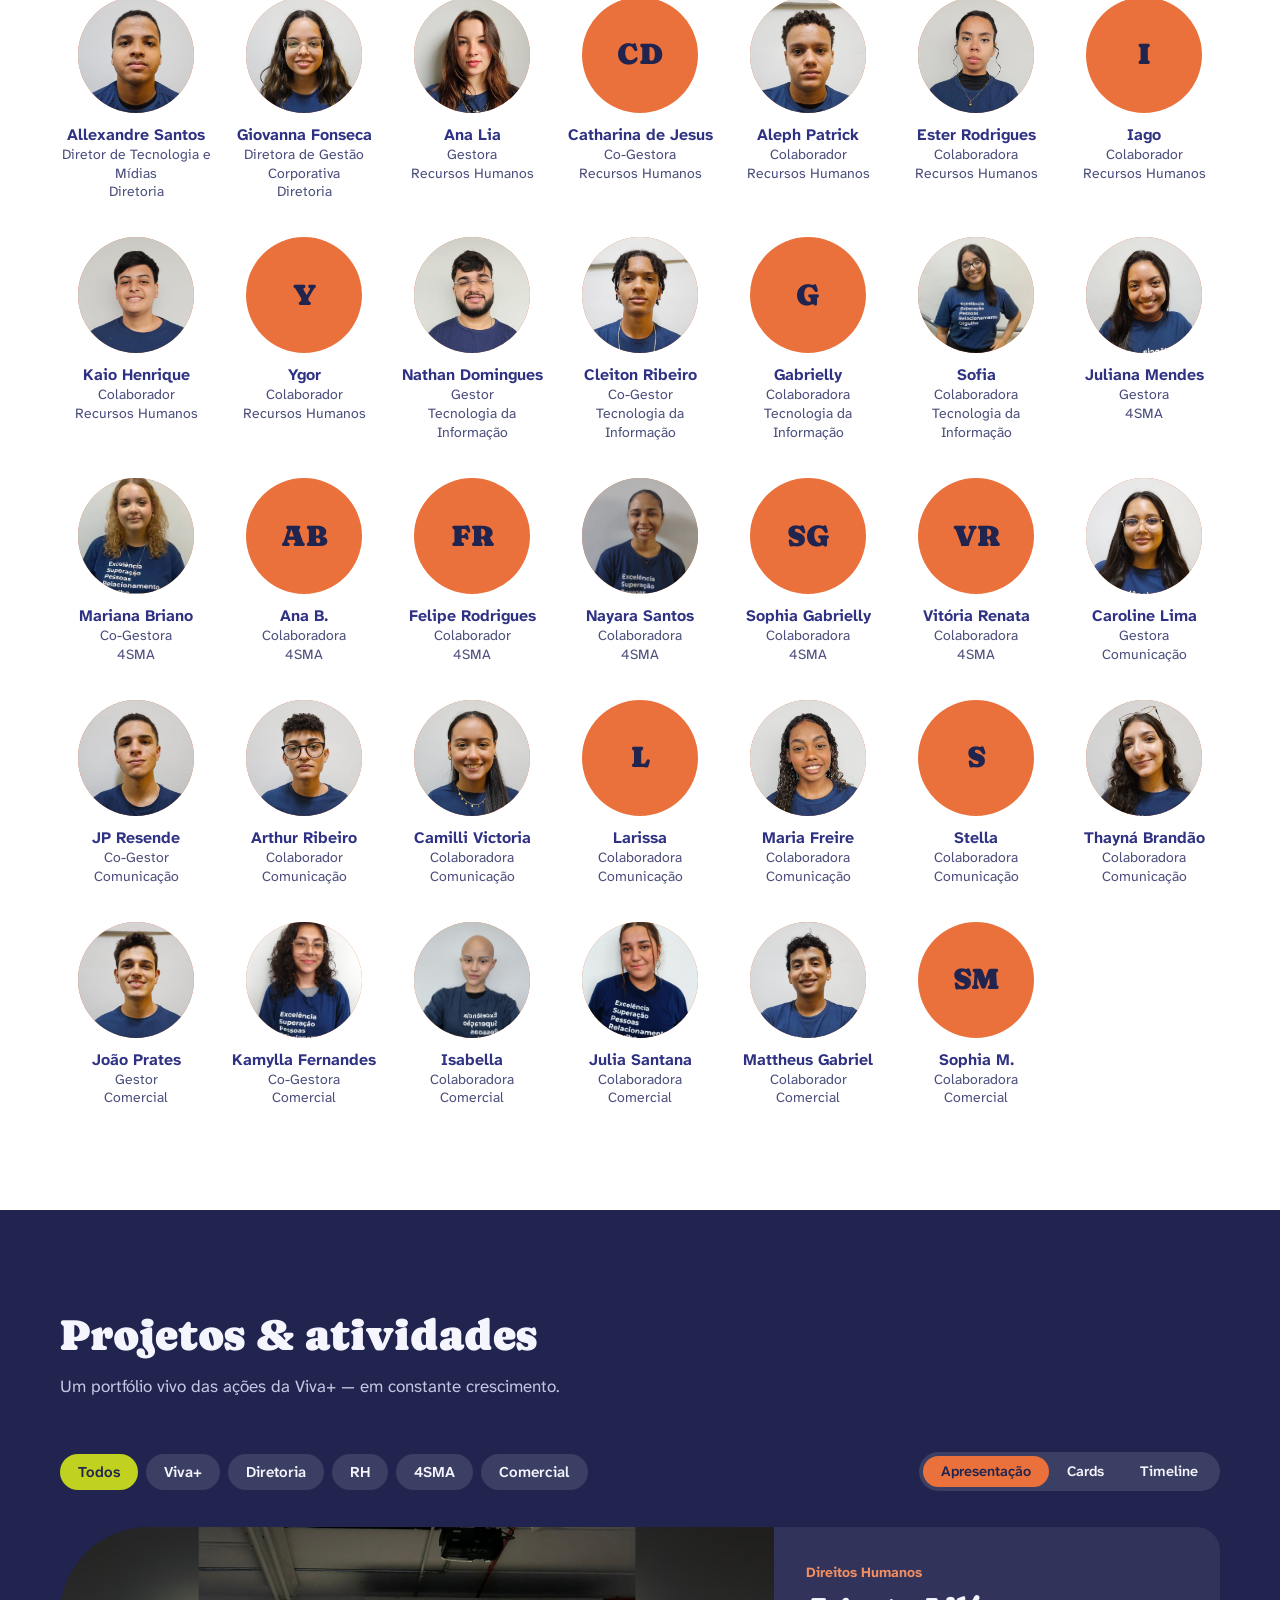
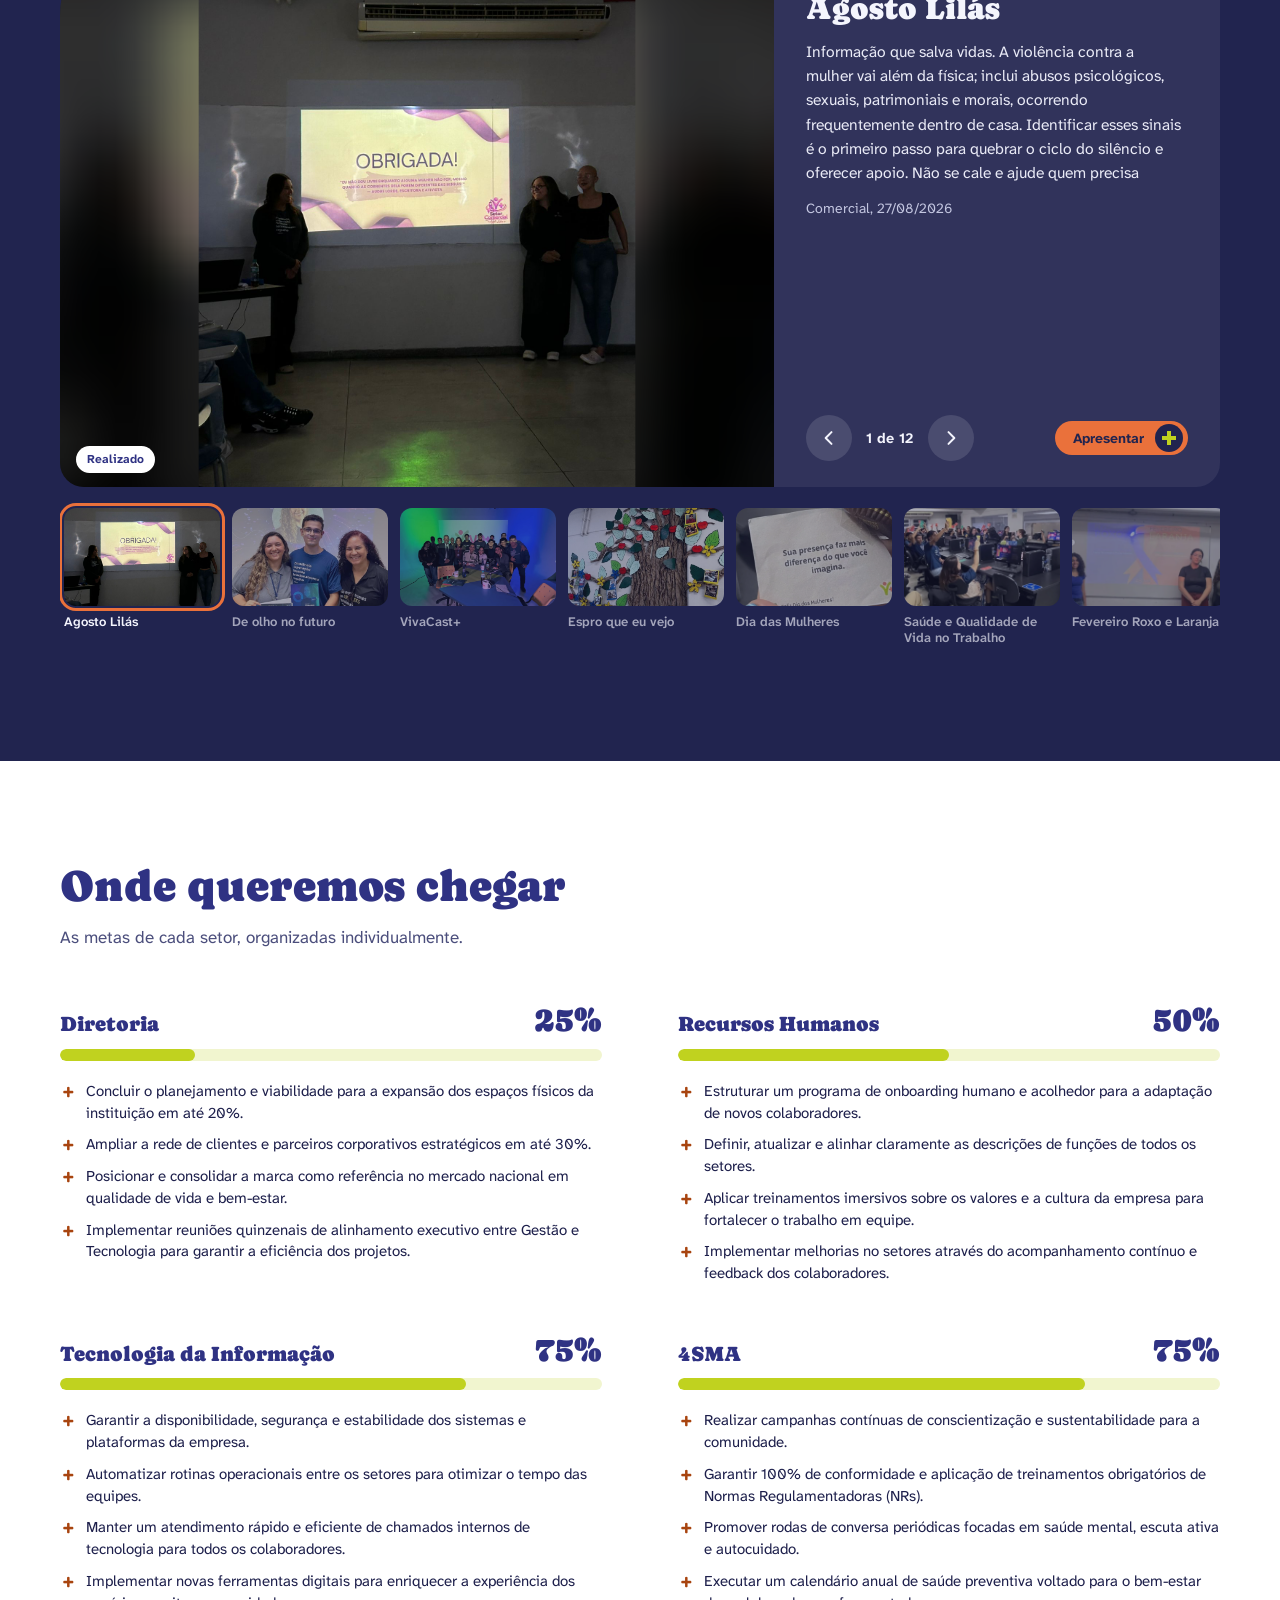
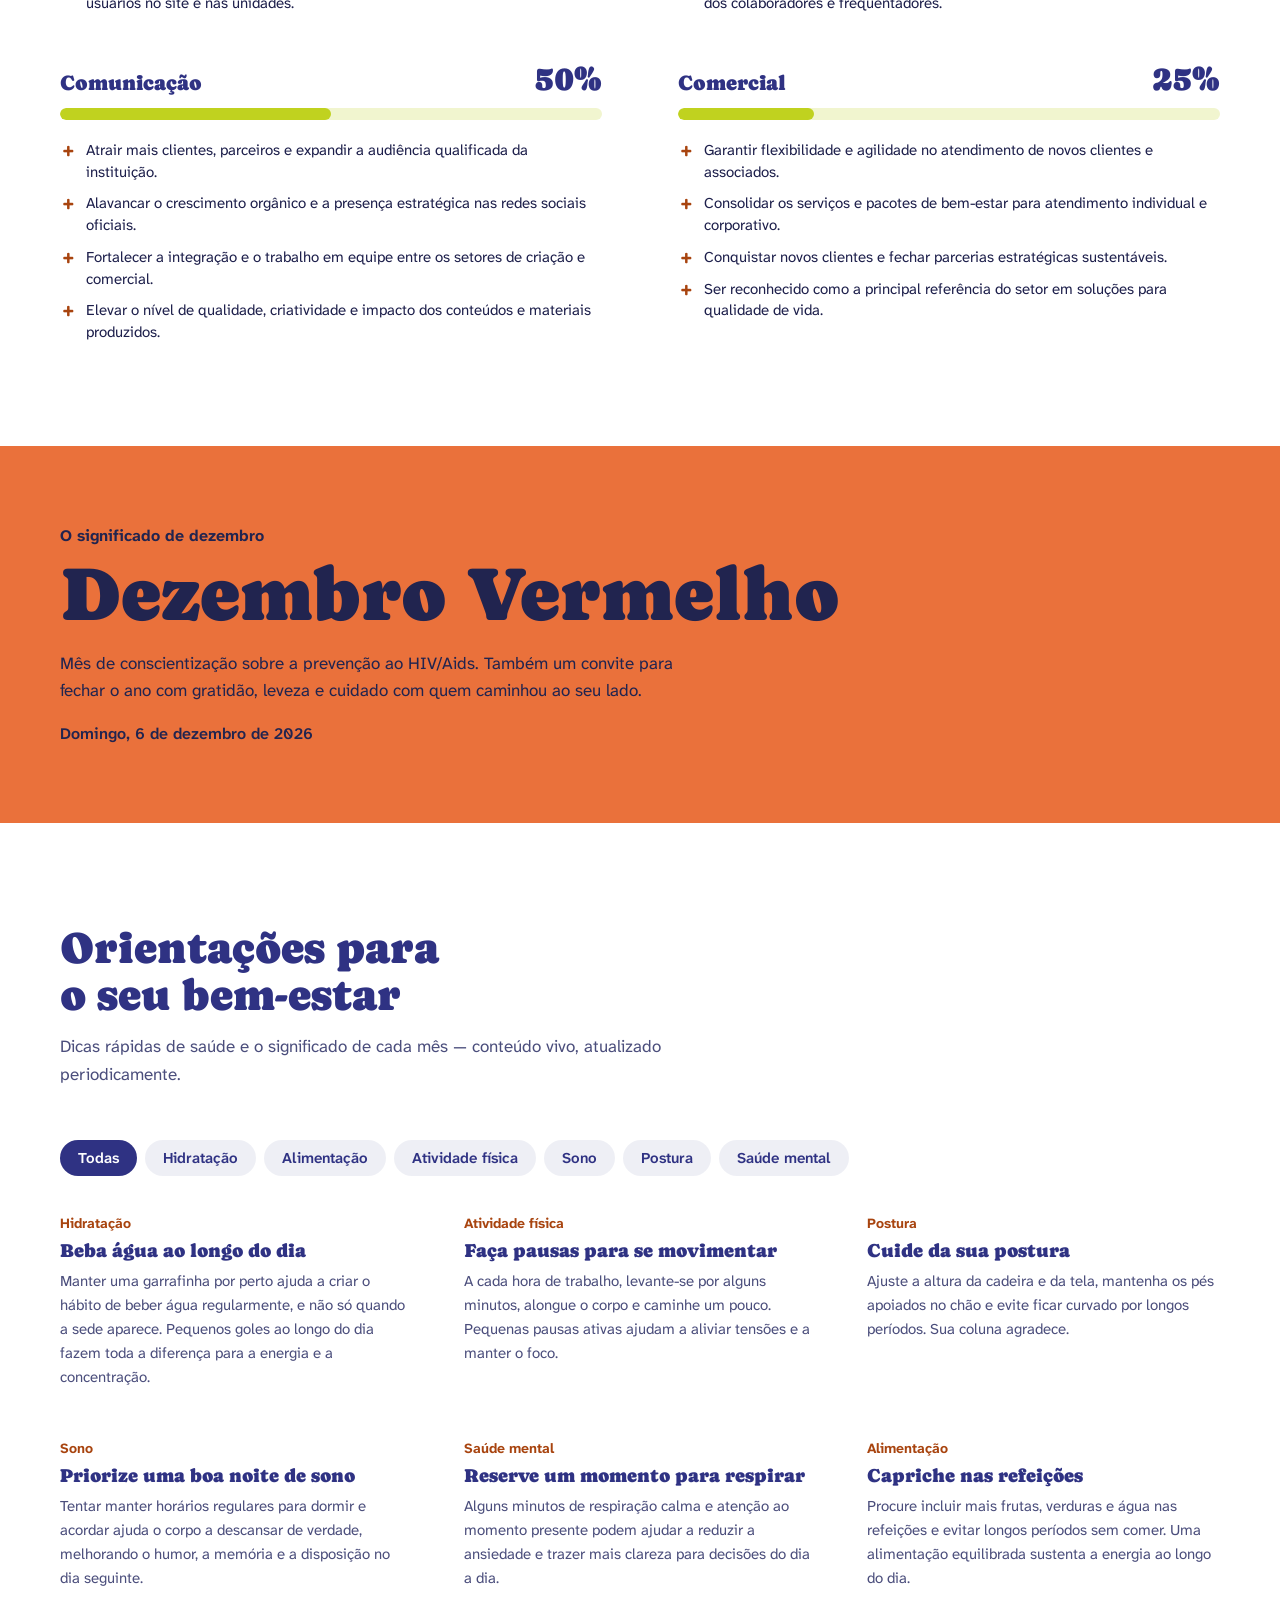
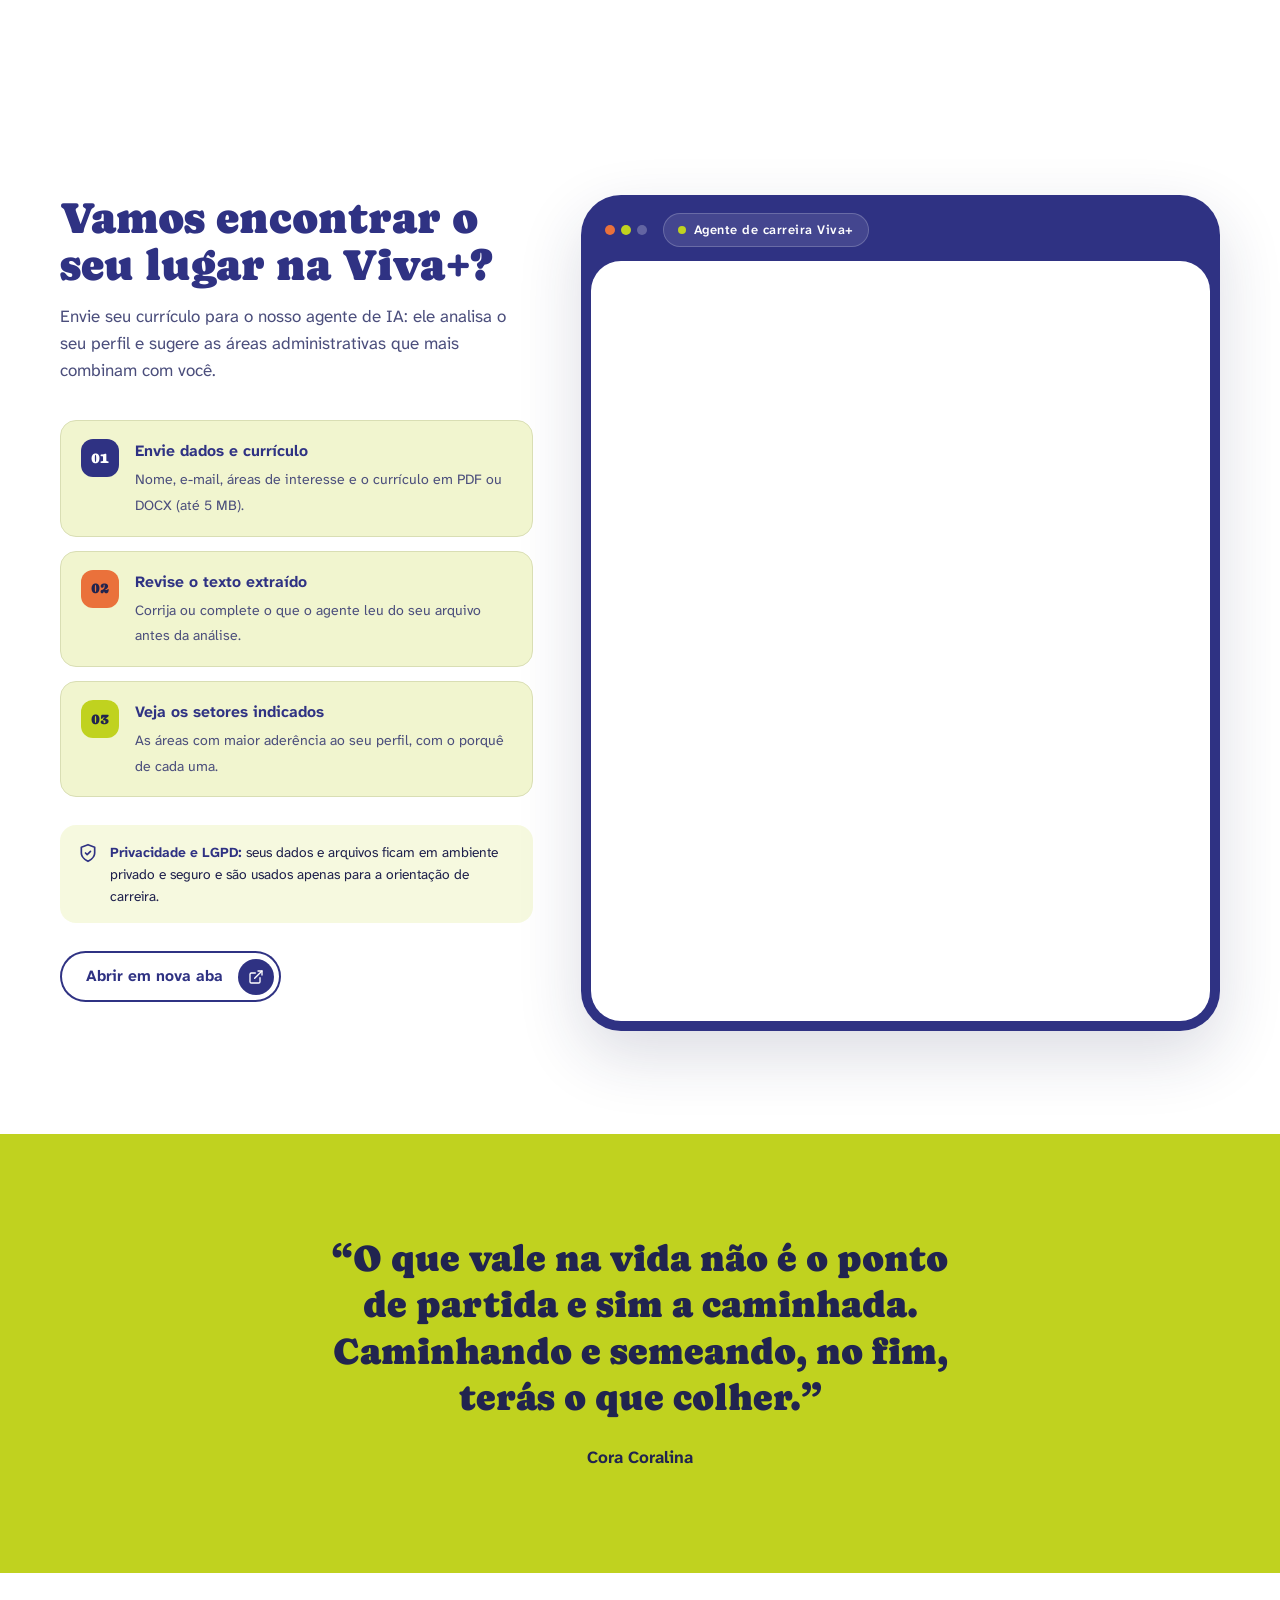
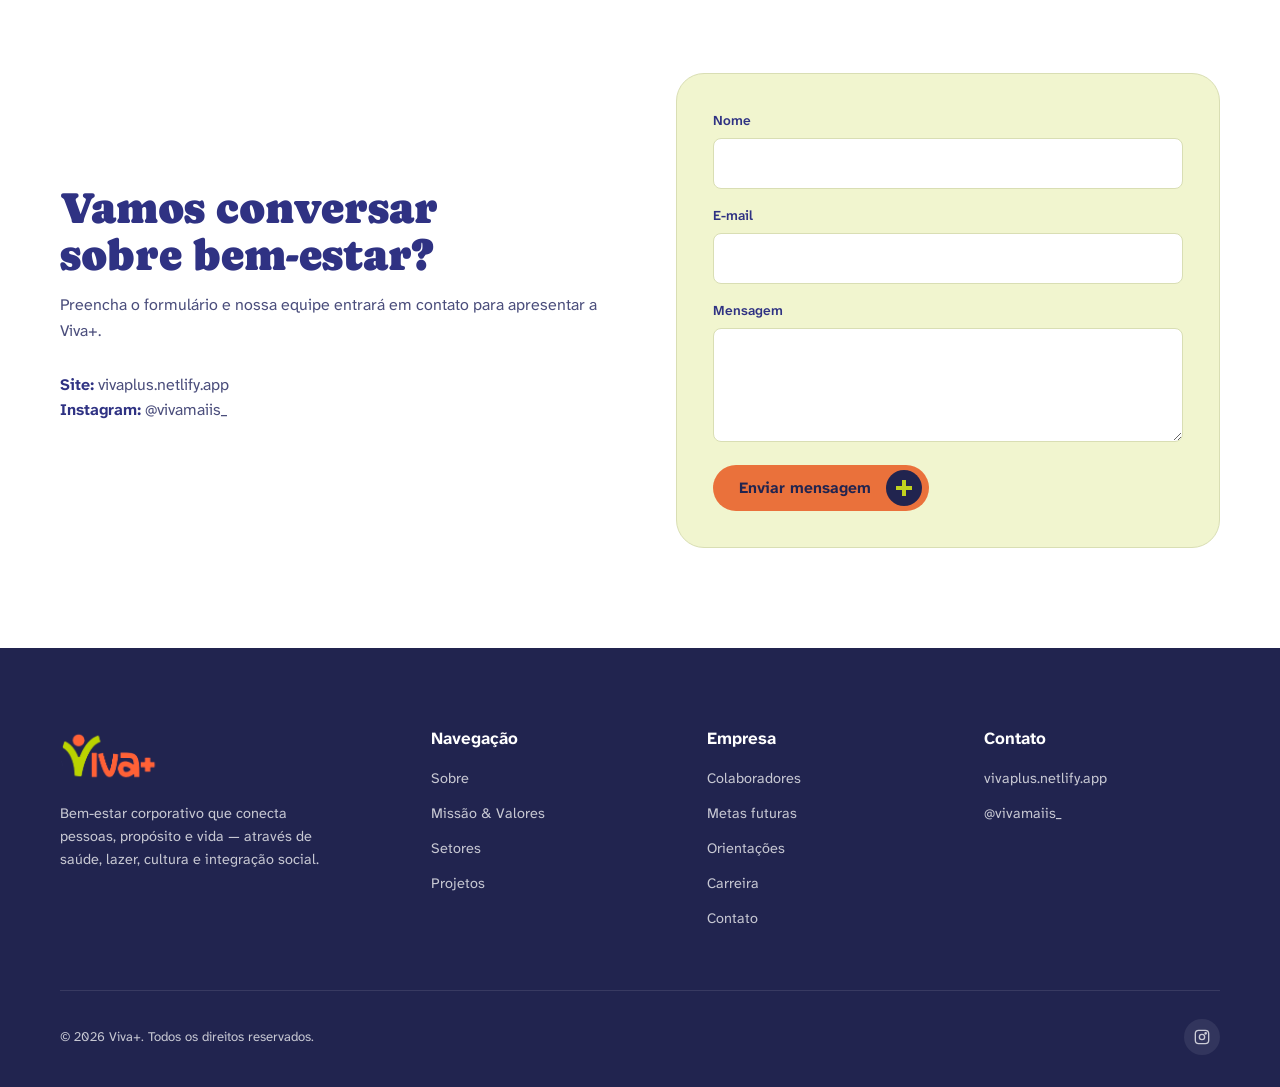
==== commit 531ae1f7: "Remove atividades do modal de setores e do painel O bloco repetia o que a secao Projetos & atividade" ====
--- a/index.html
+++ b/index.html
@@ -181,7 +181,7 @@
       <div class="container">
         <div class="section-head">
           <h2 class="section-title">Como somos organizados</h2>
-          <p class="section-lead">Um organograma vivo — clique em qualquer setor para conhecer integrantes, objetivos, atividades e metas.</p>
+          <p class="section-lead">Um organograma vivo — clique em qualquer setor para conhecer integrantes, objetivos e metas.</p>
         </div>
 
         <div class="org-chart">
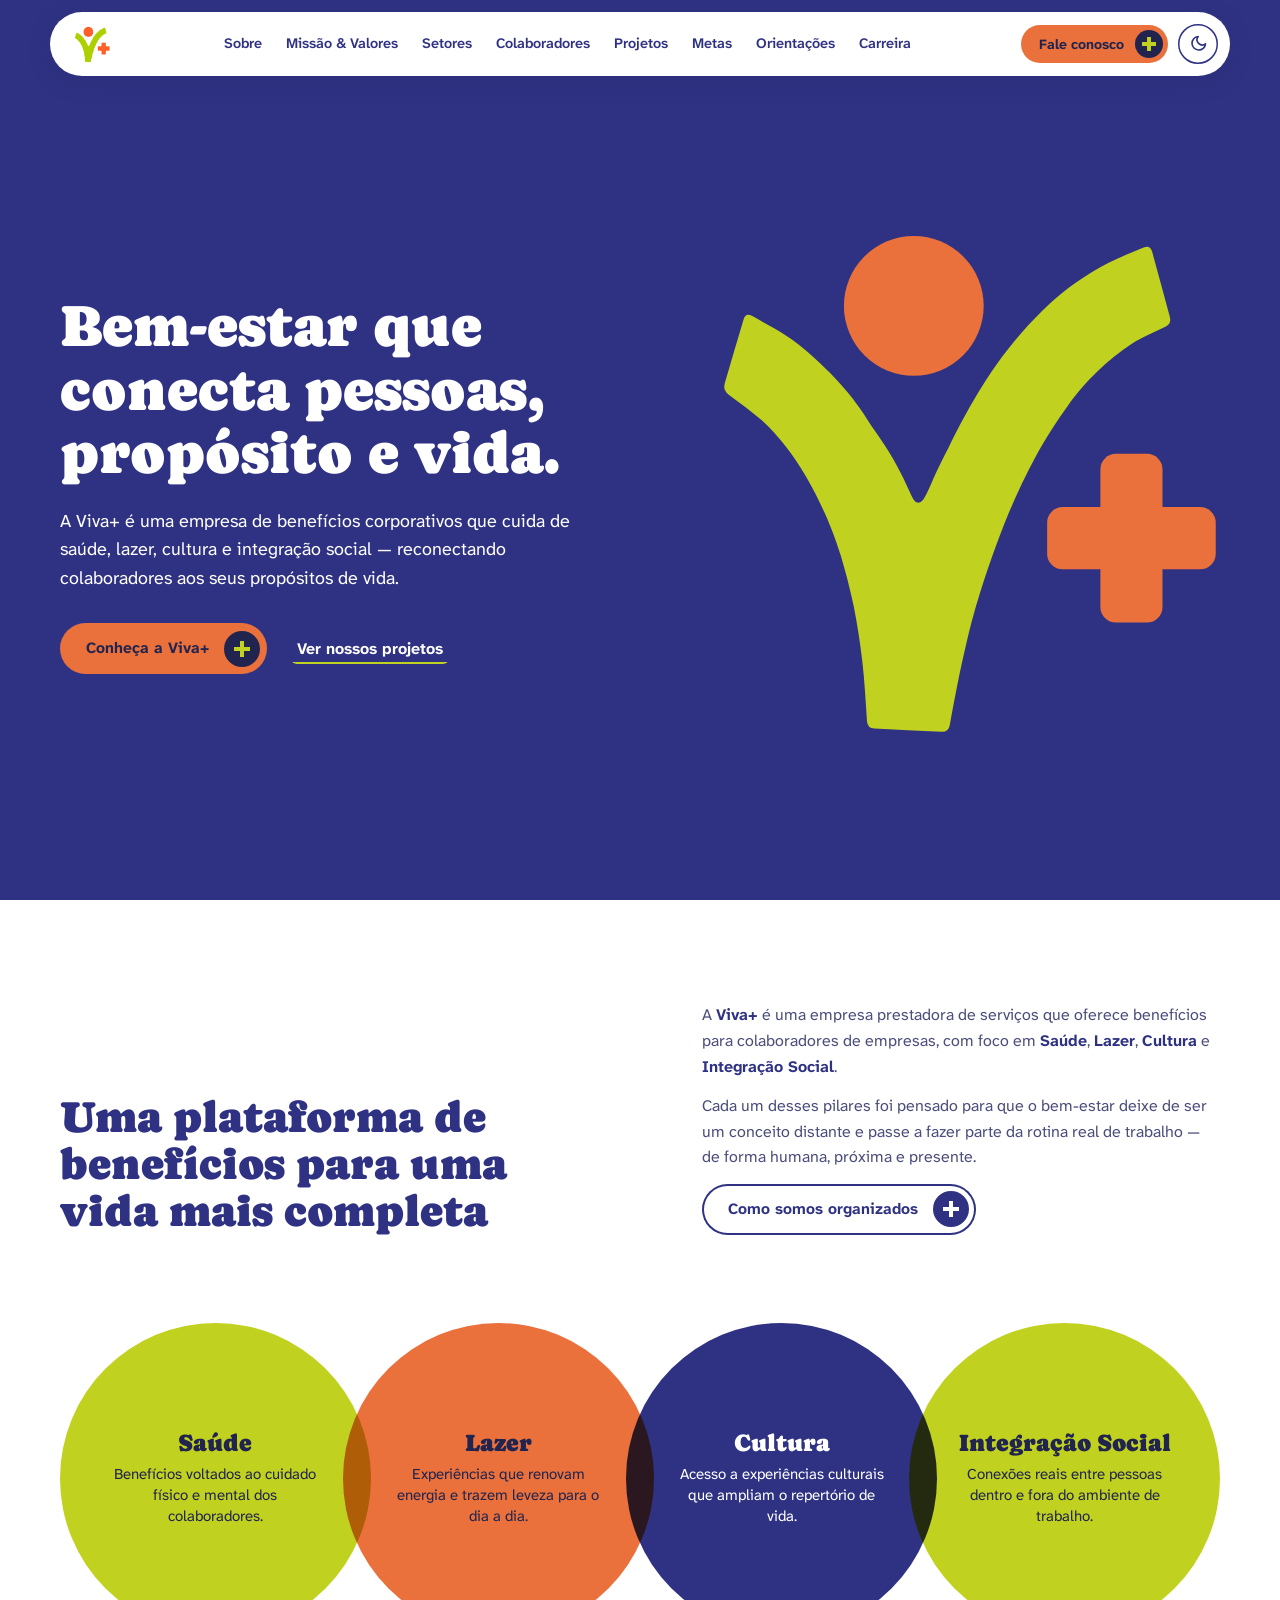
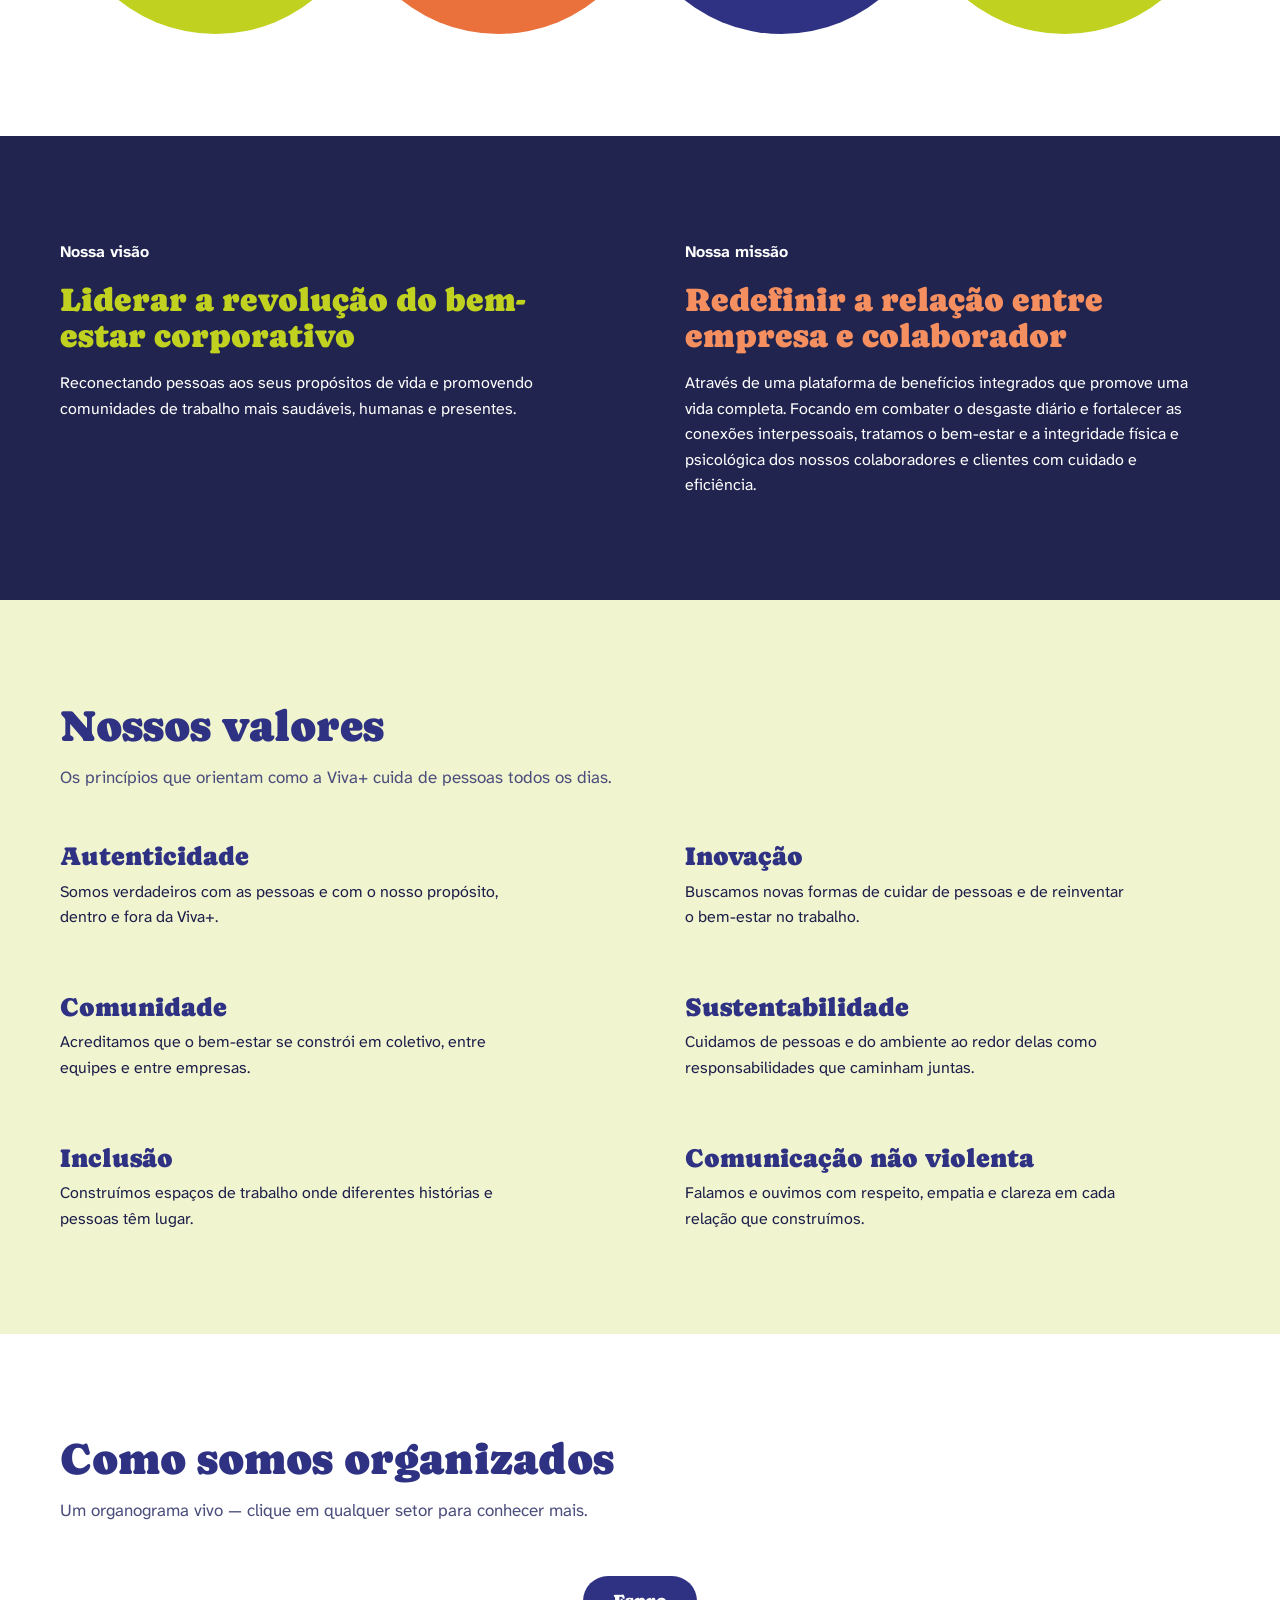
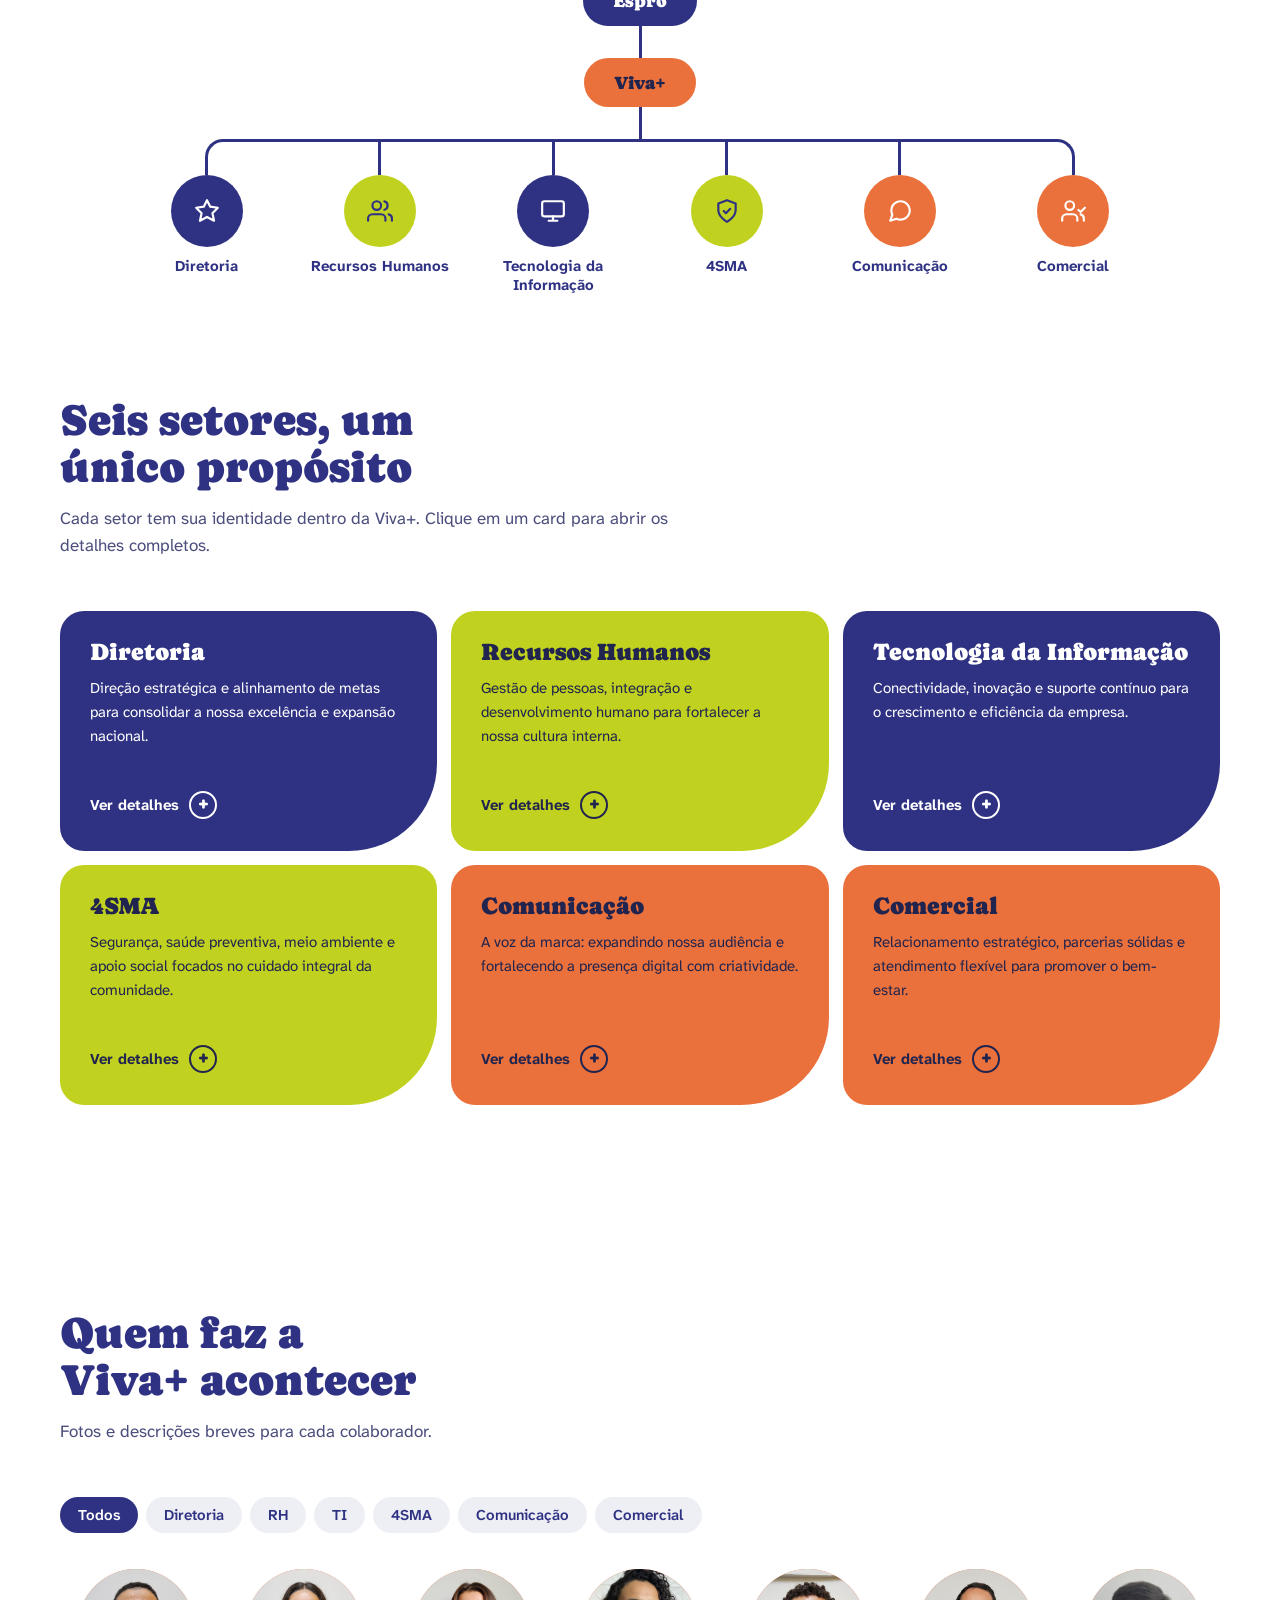
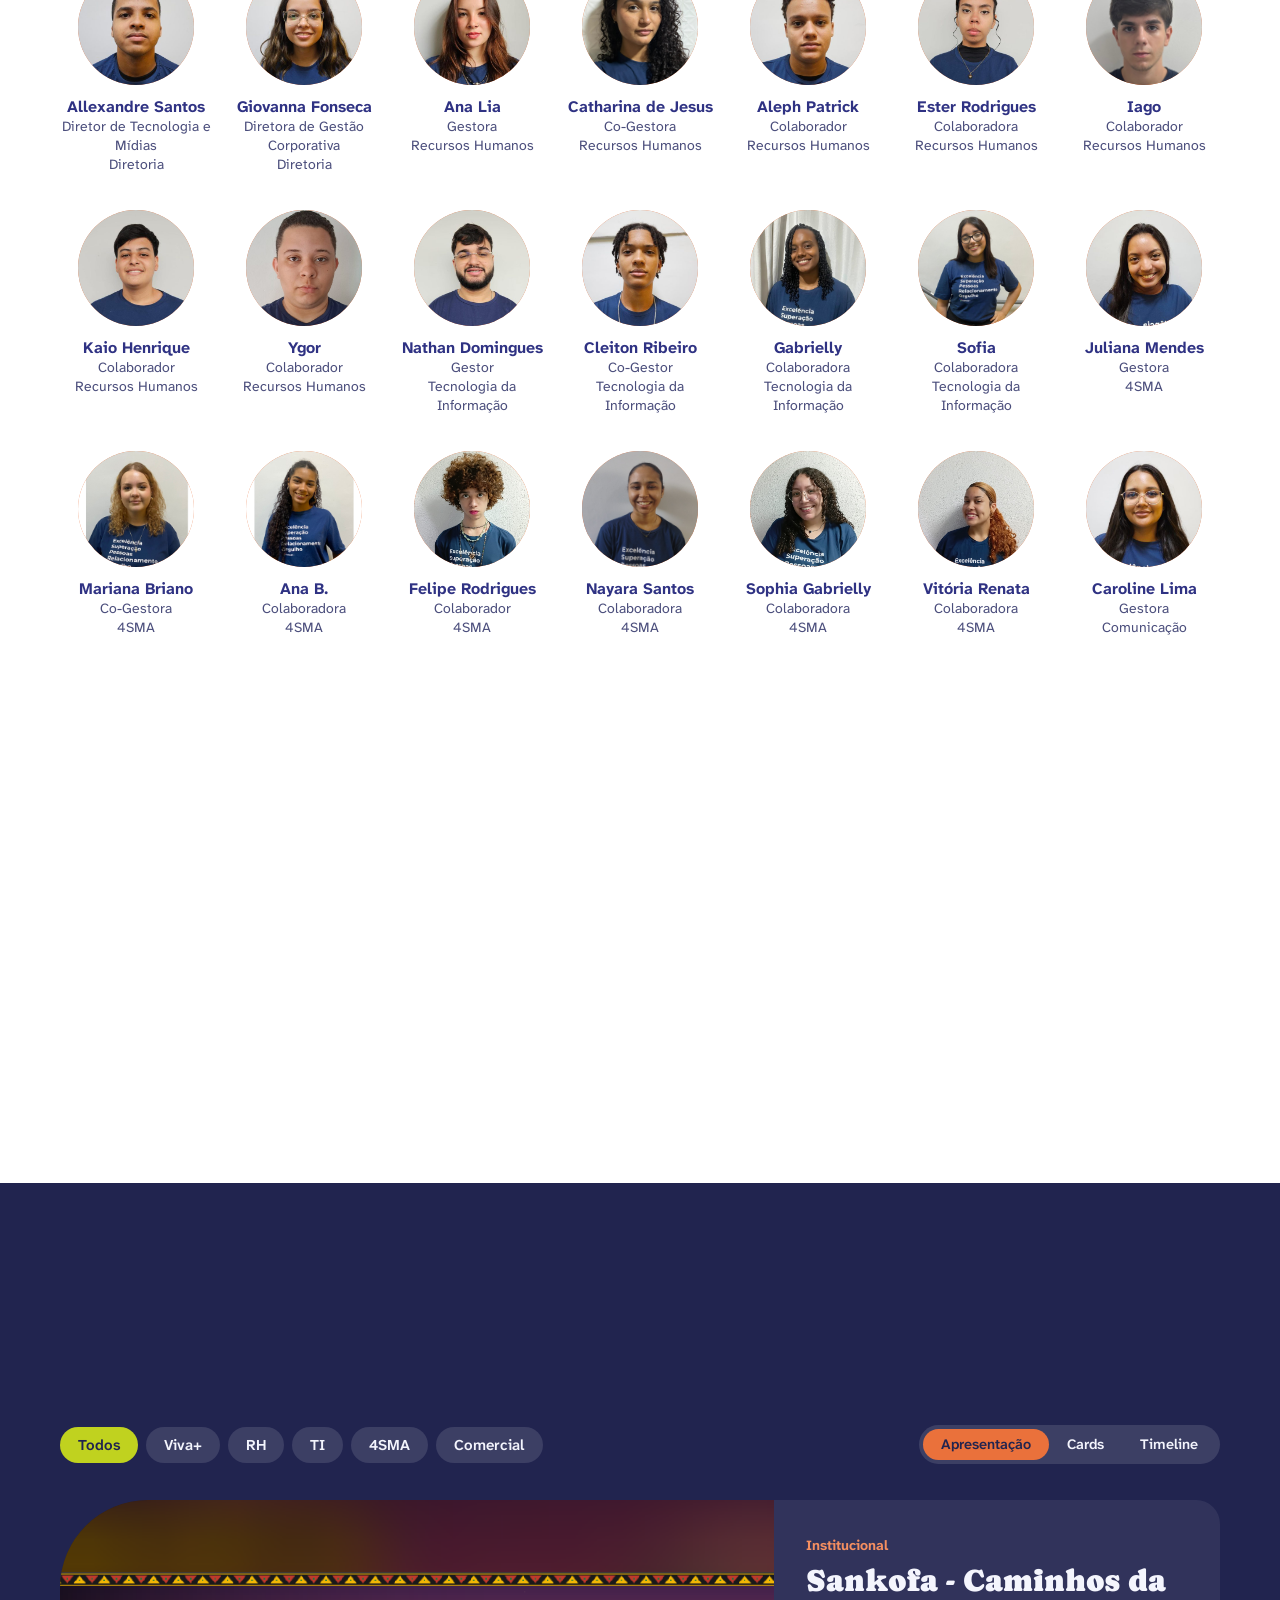
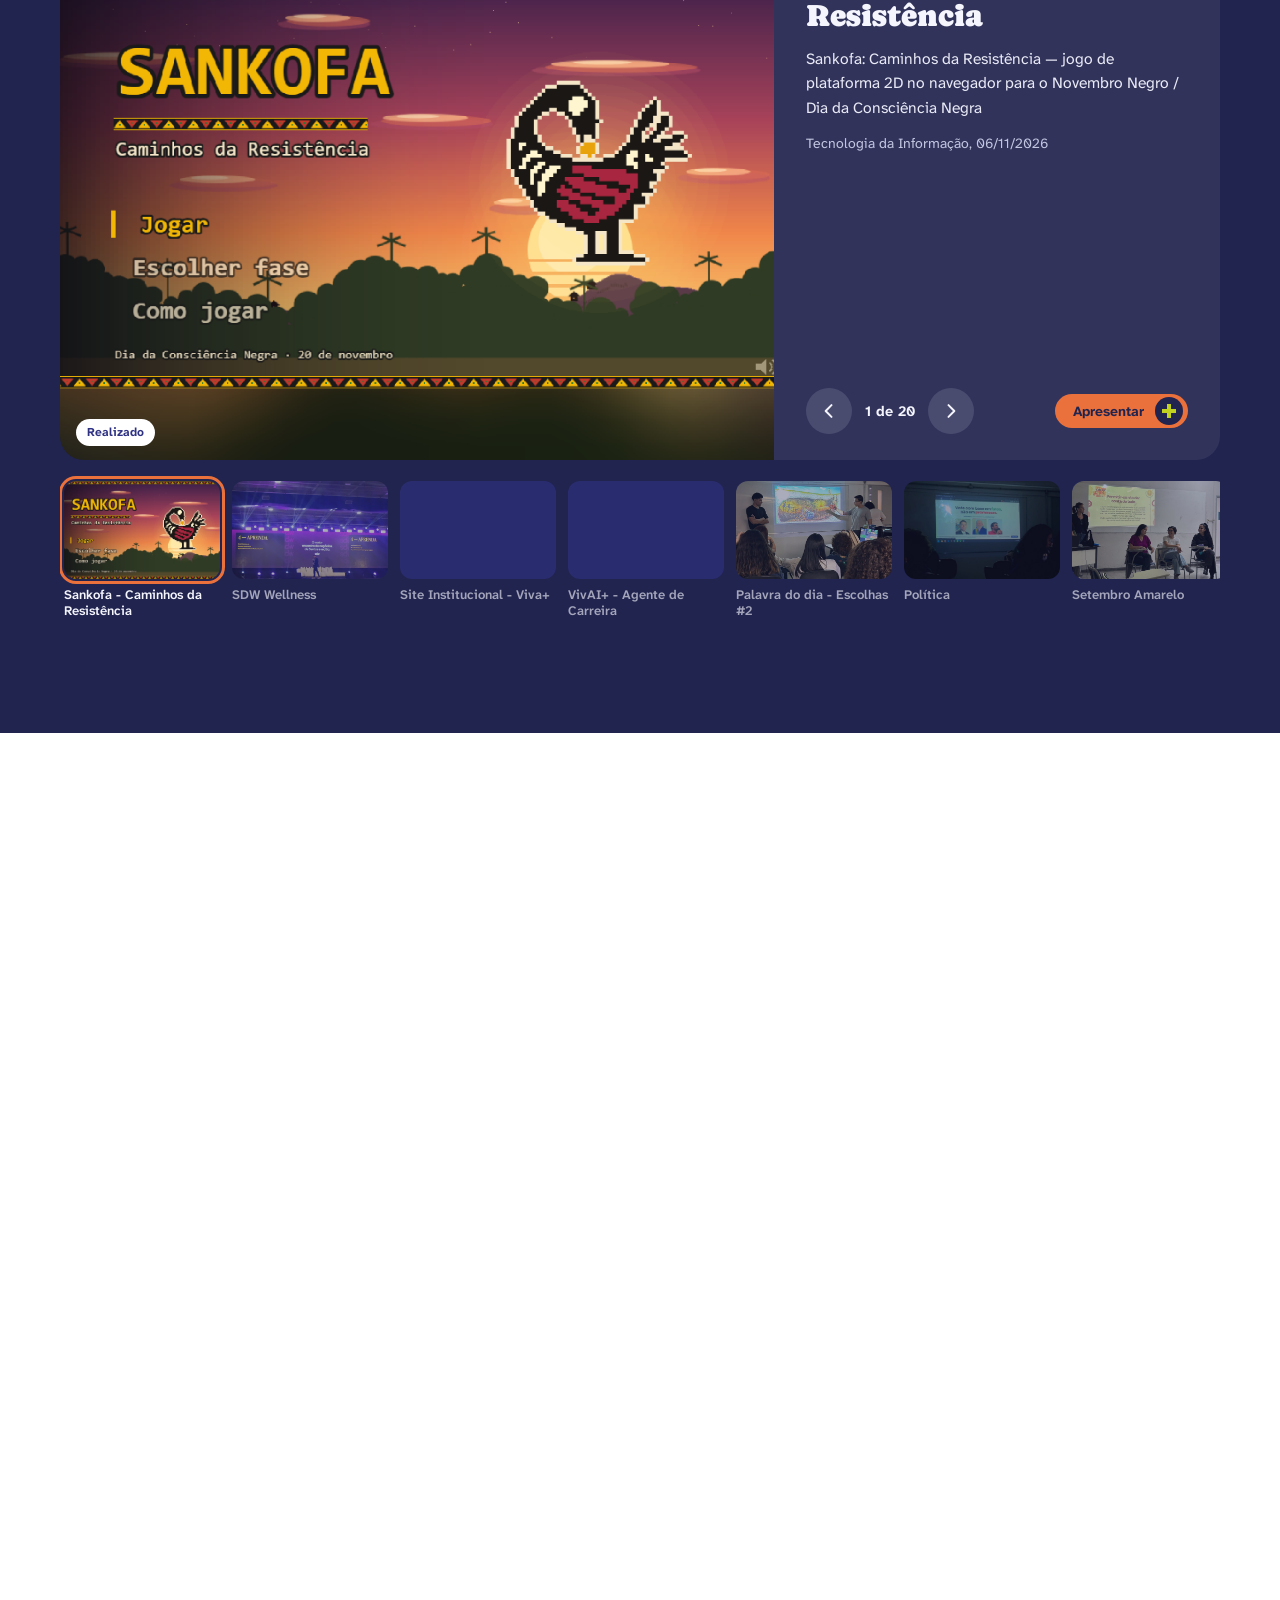
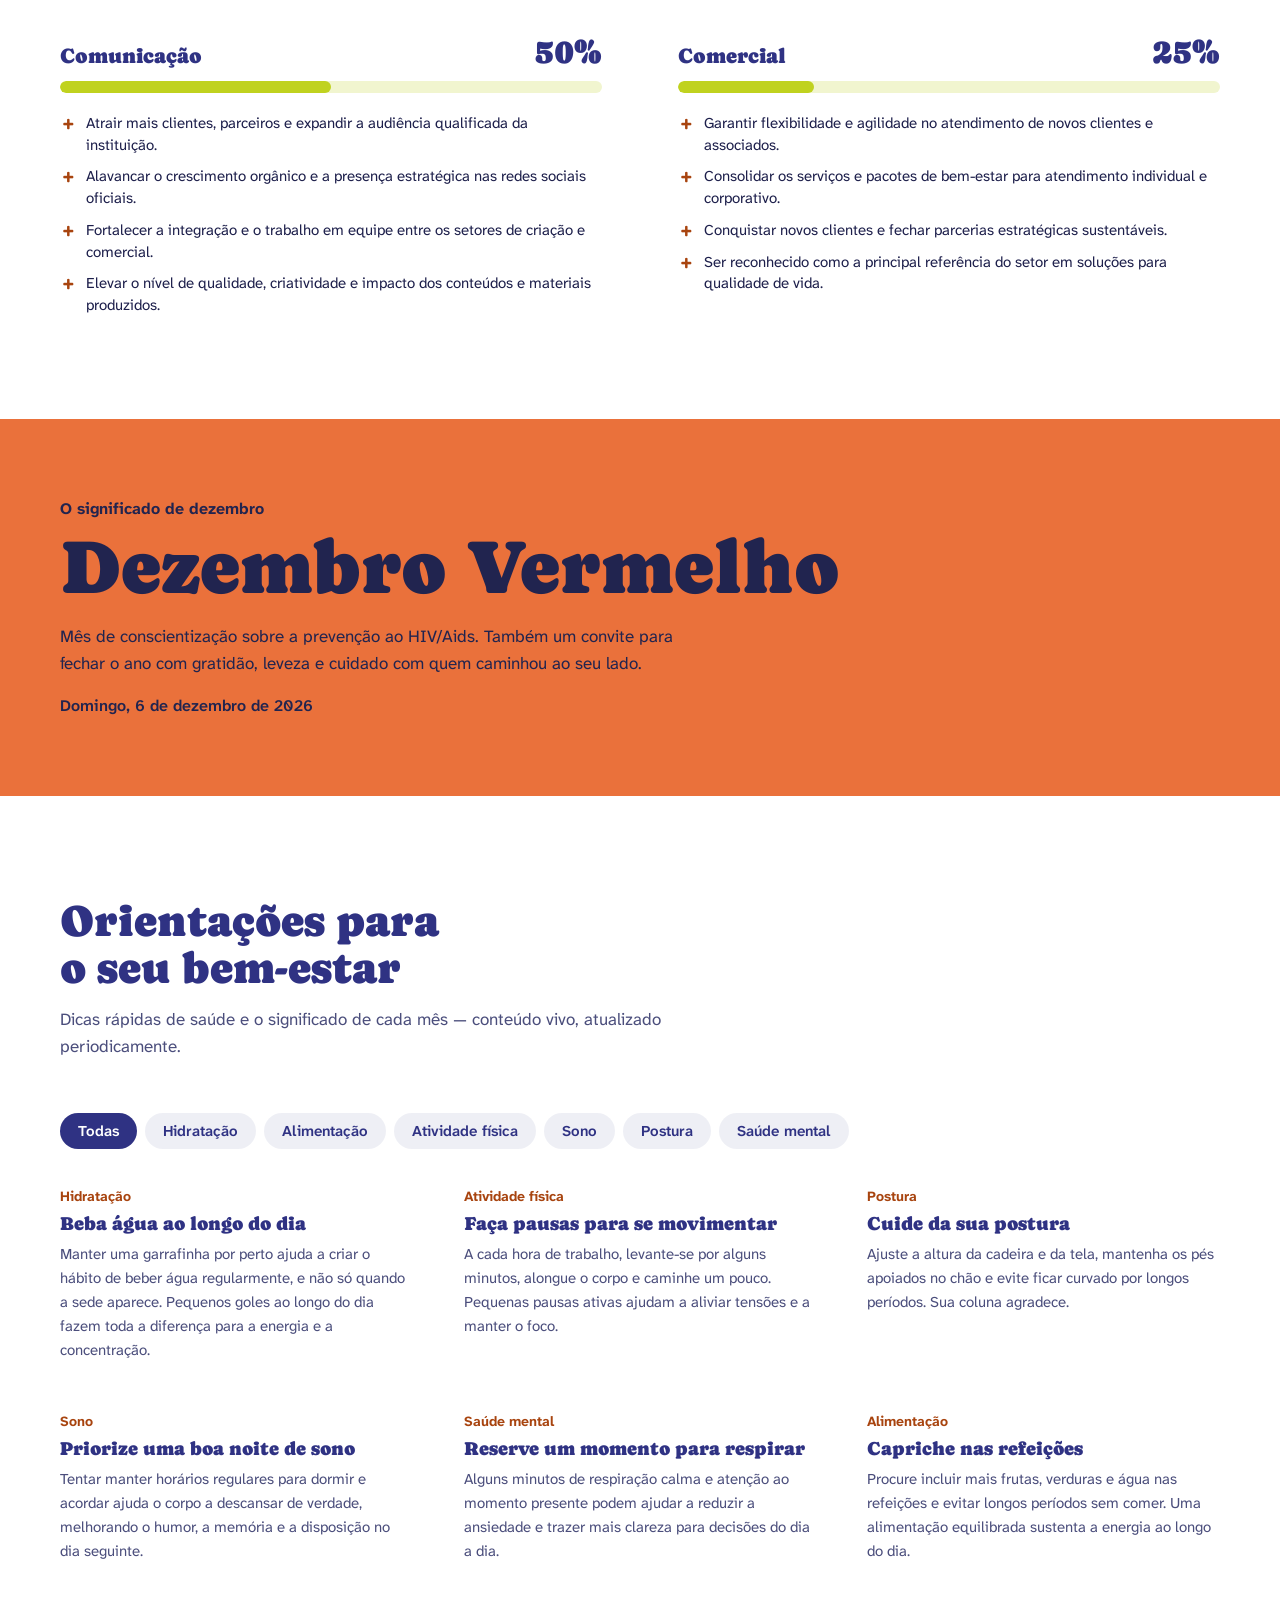
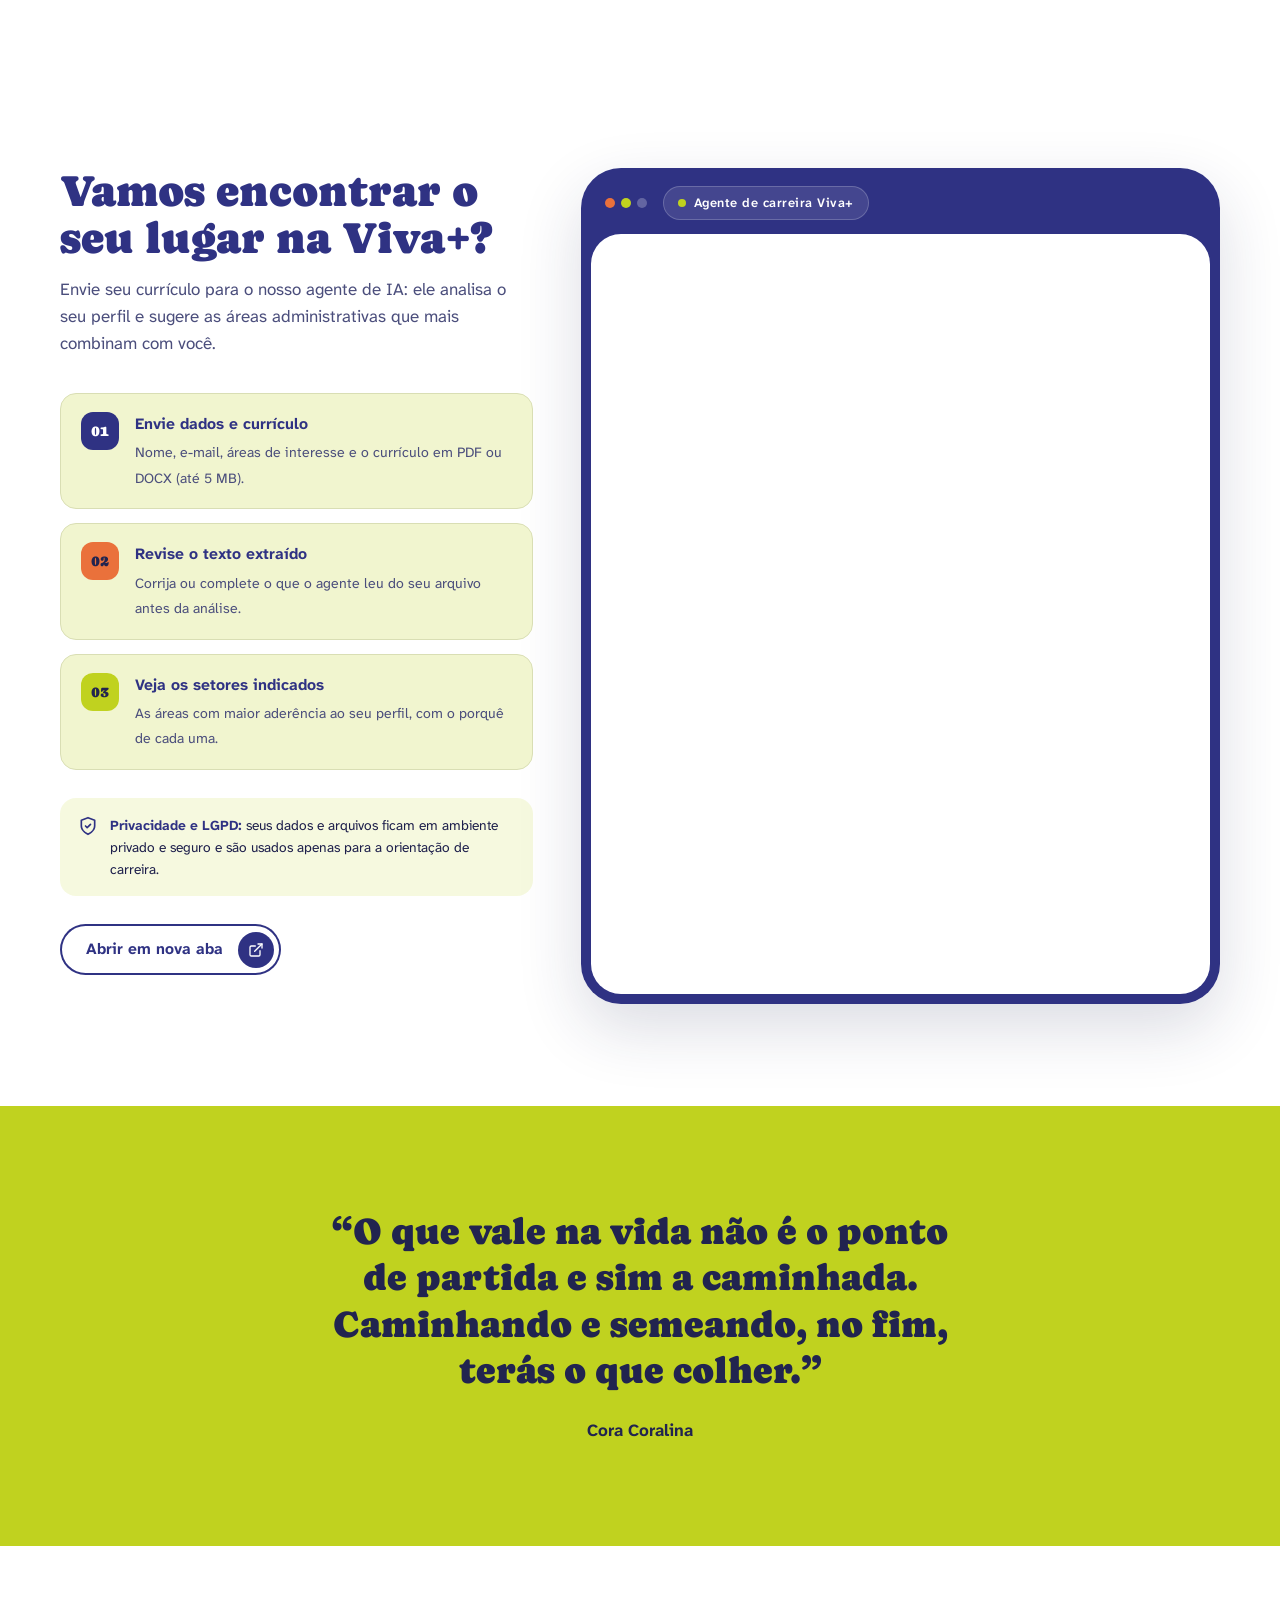
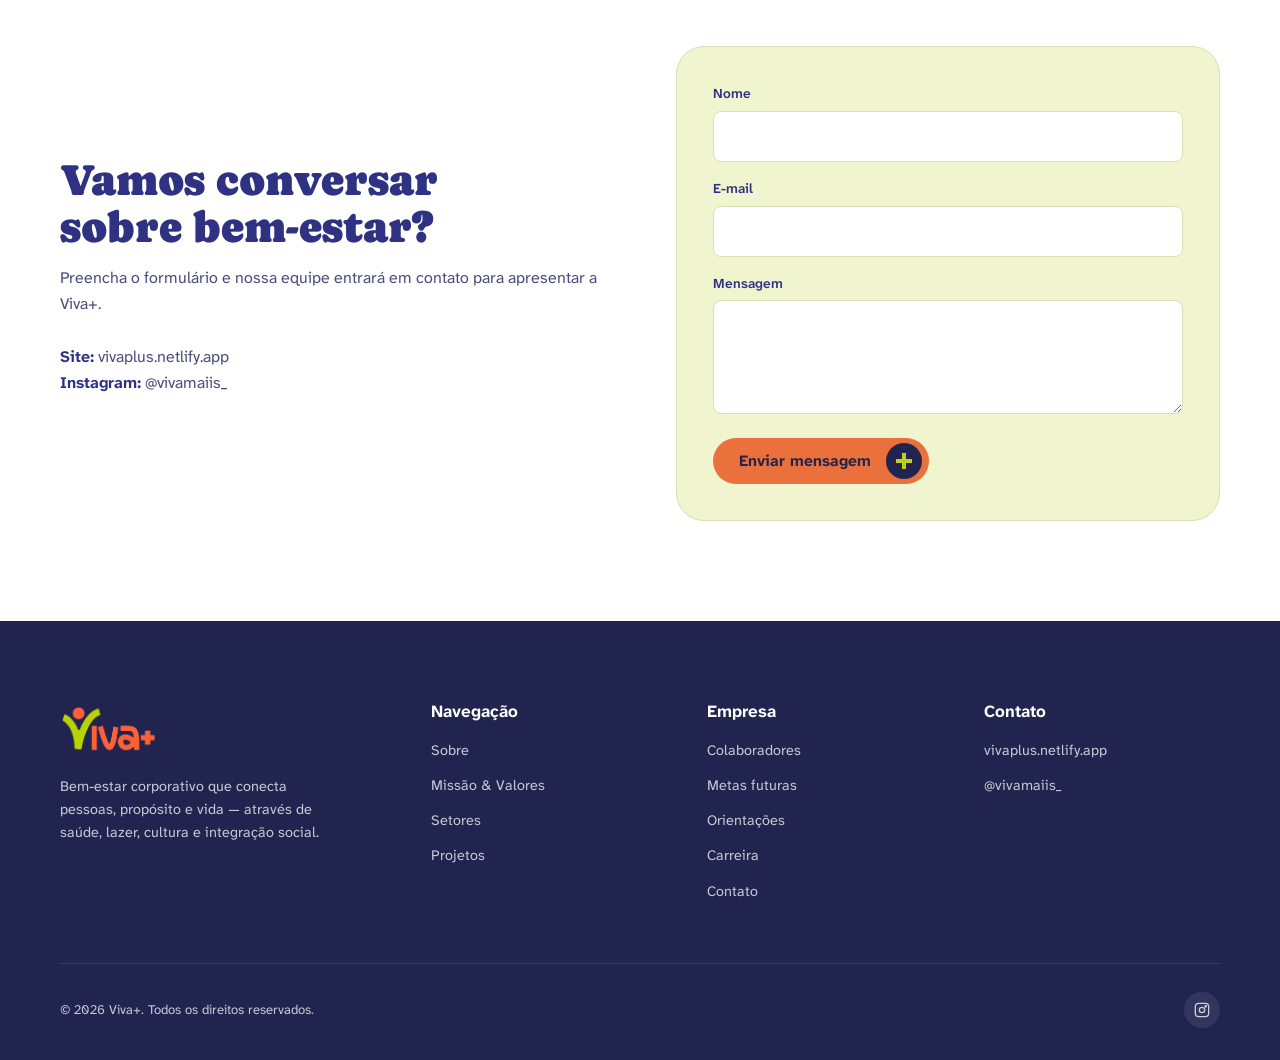
==== commit 41b1269b: "atualização do index" ====
--- a/index.html
+++ b/index.html
@@ -181,7 +181,7 @@
       <div class="container">
         <div class="section-head">
           <h2 class="section-title">Como somos organizados</h2>
-          <p class="section-lead">Um organograma vivo — clique em qualquer setor para conhecer integrantes, objetivos e metas.</p>
+          <p class="section-lead">Um organograma vivo — clique em qualquer setor para conhecer mais.</p>
         </div>
 
         <div class="org-chart">
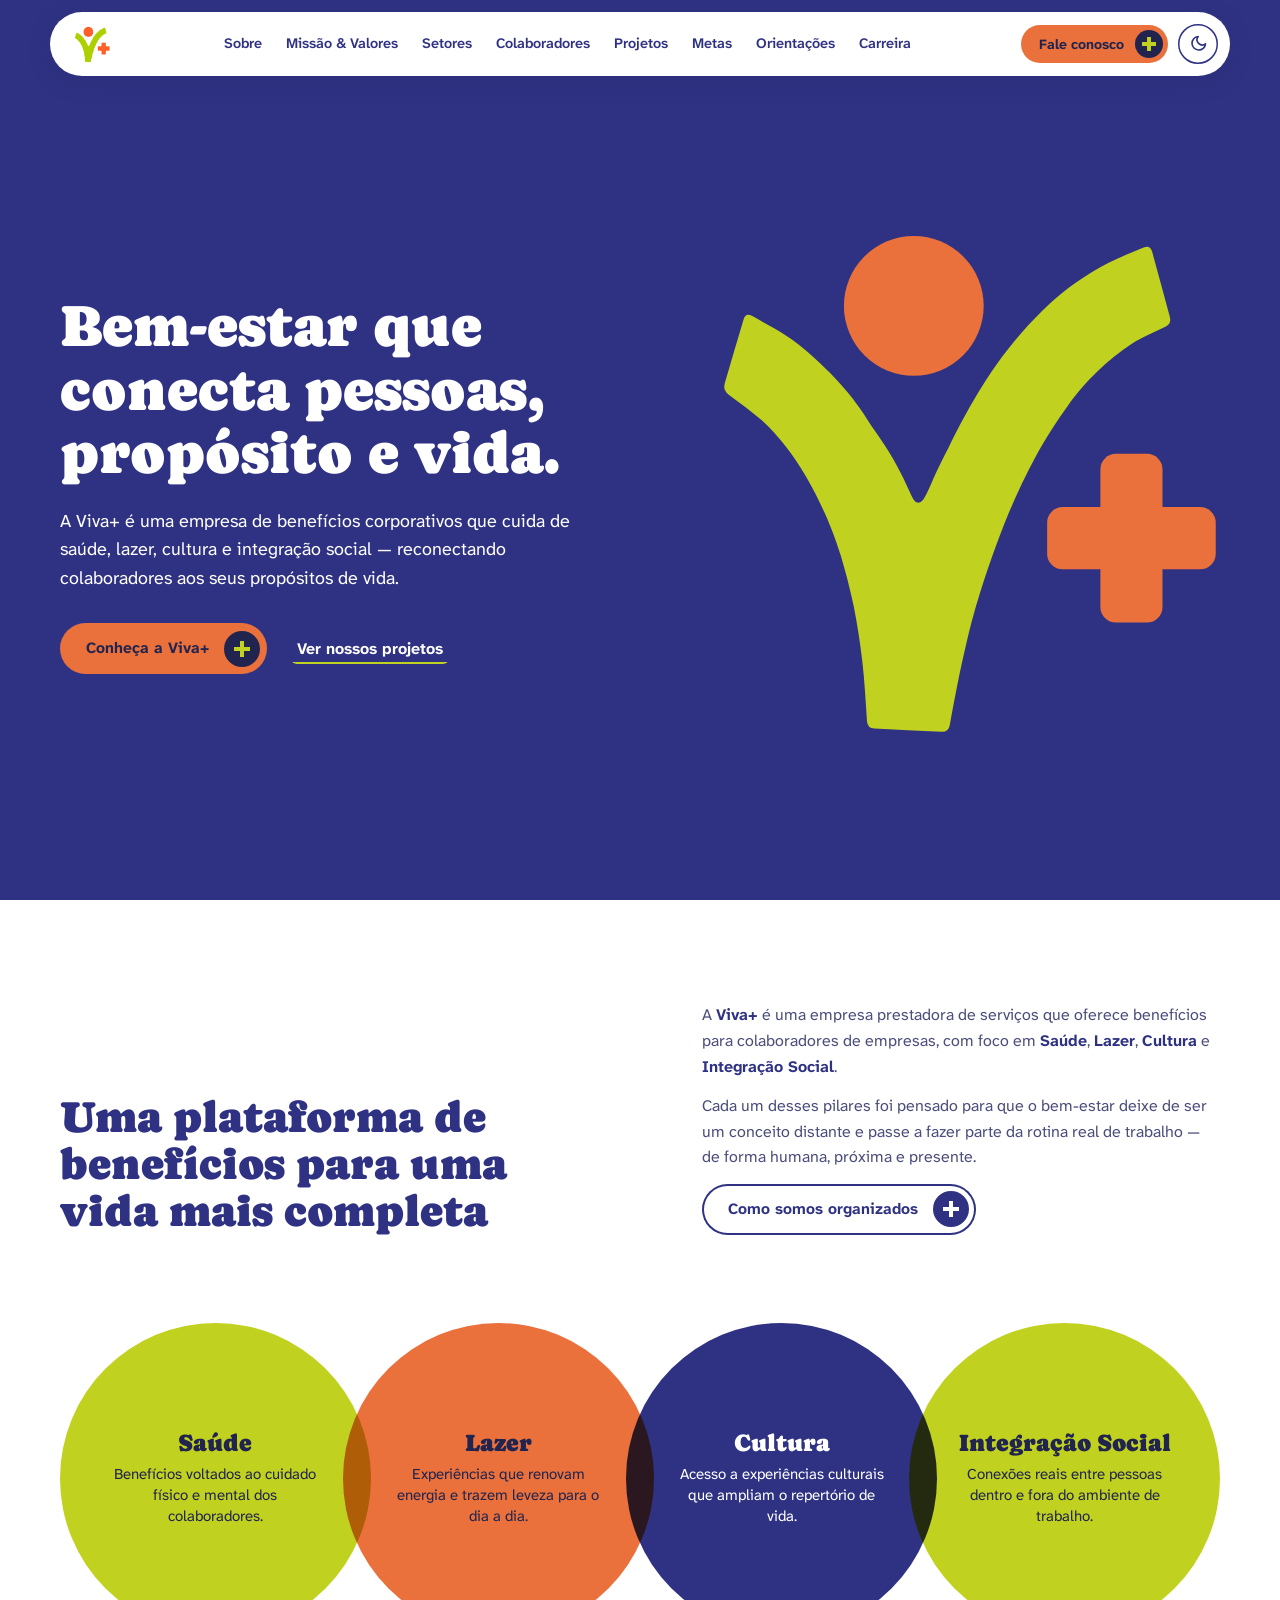
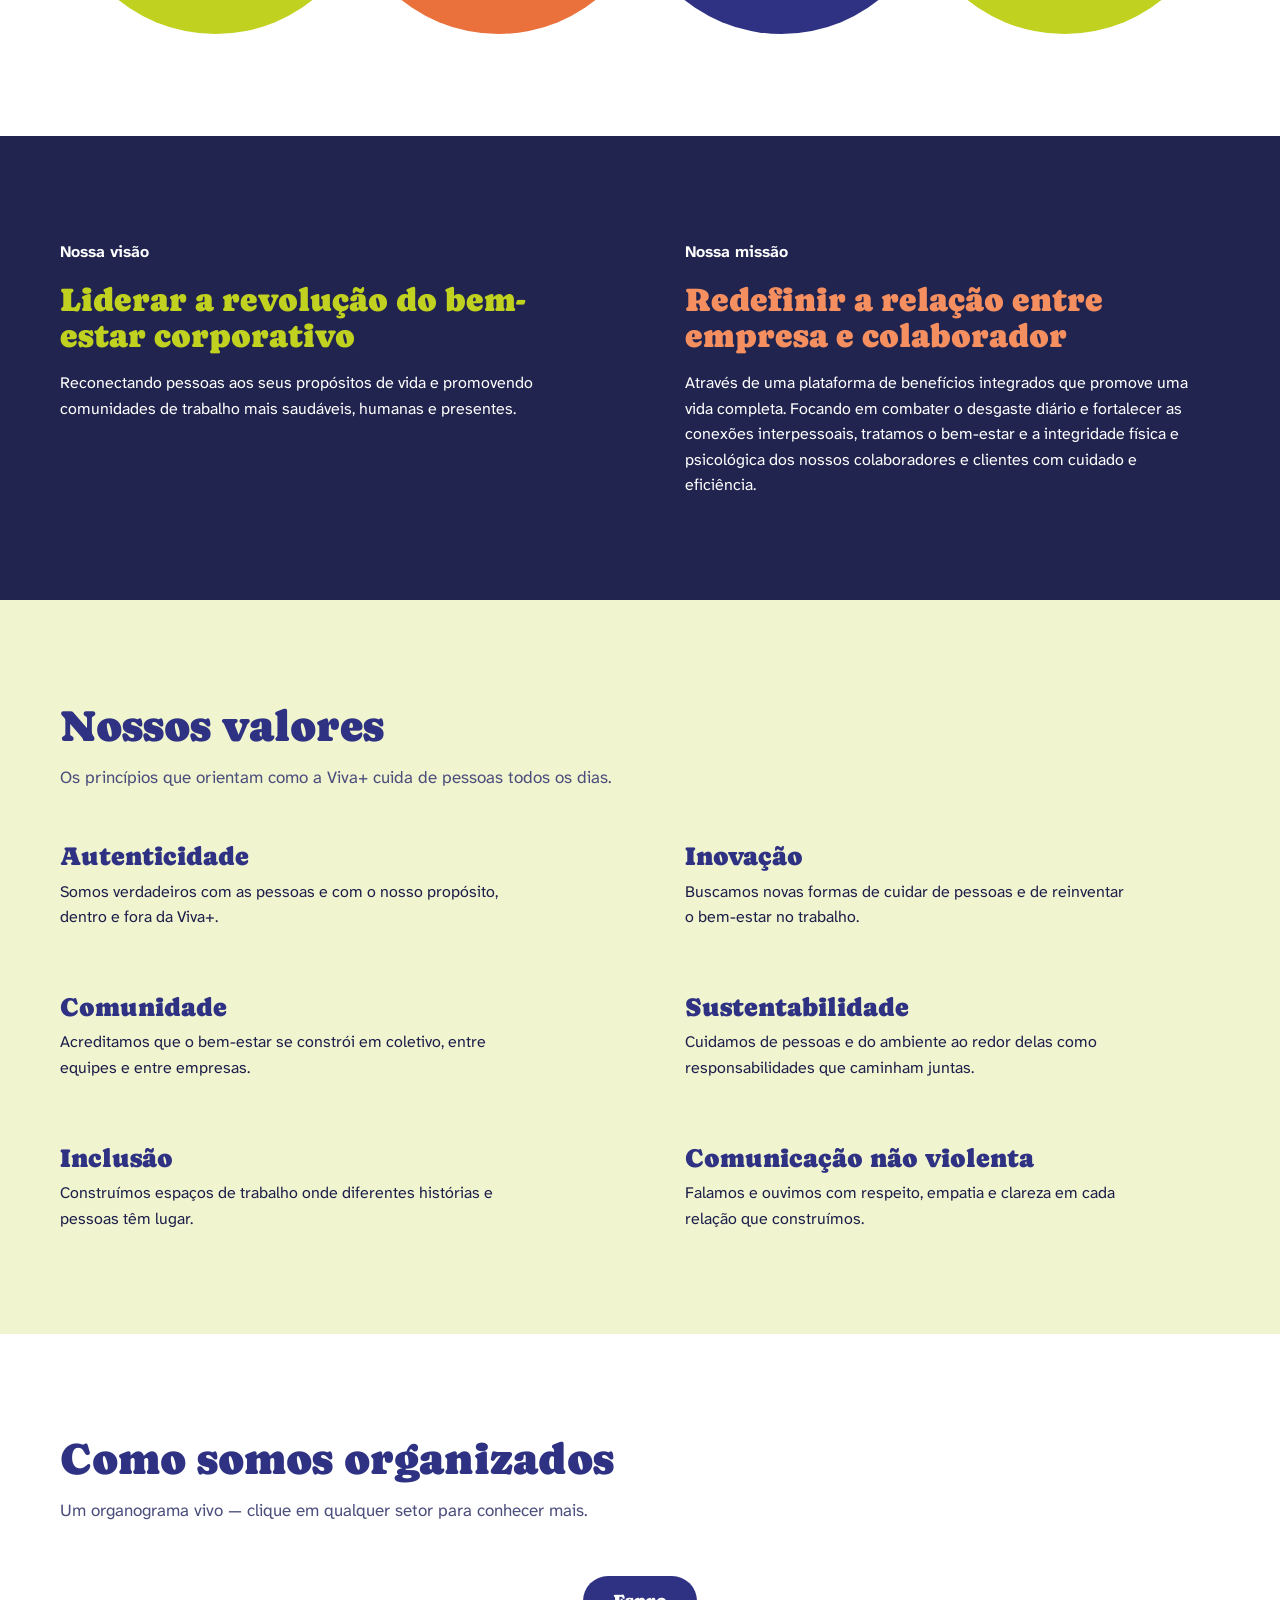
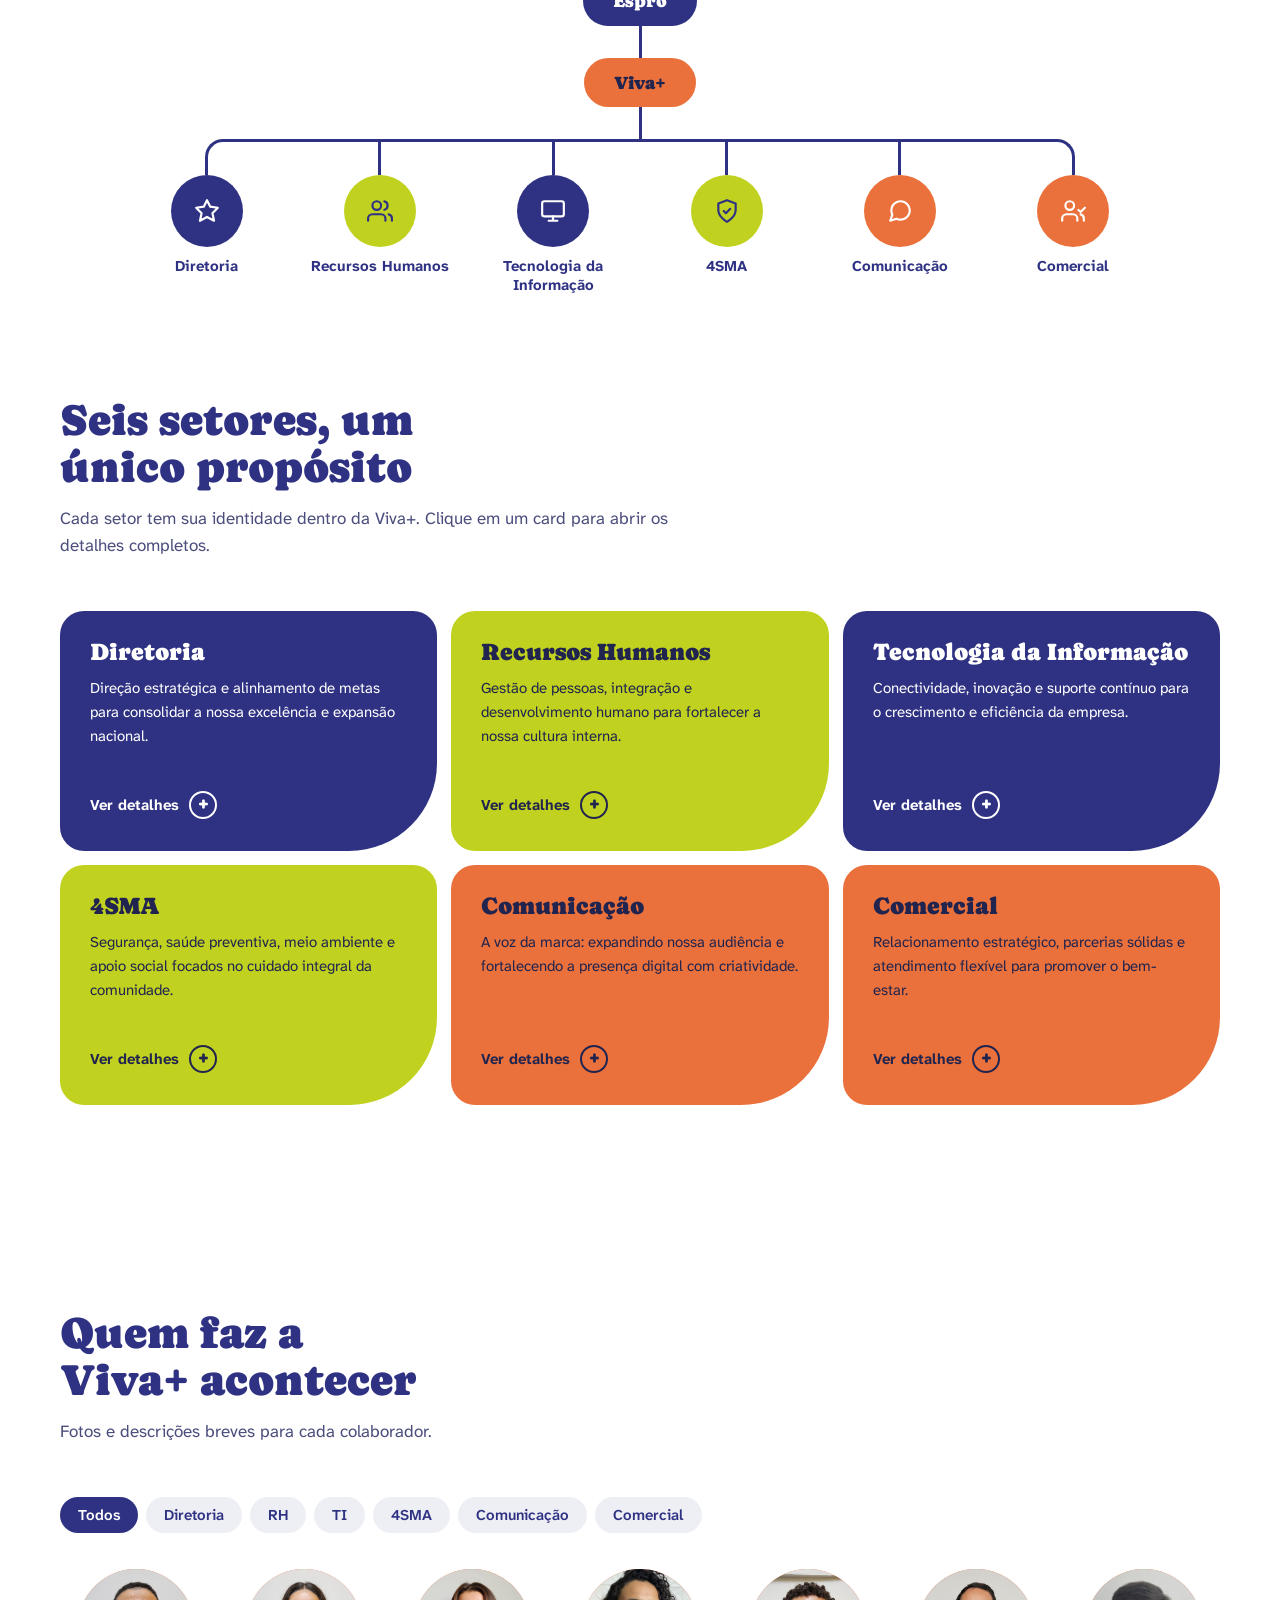
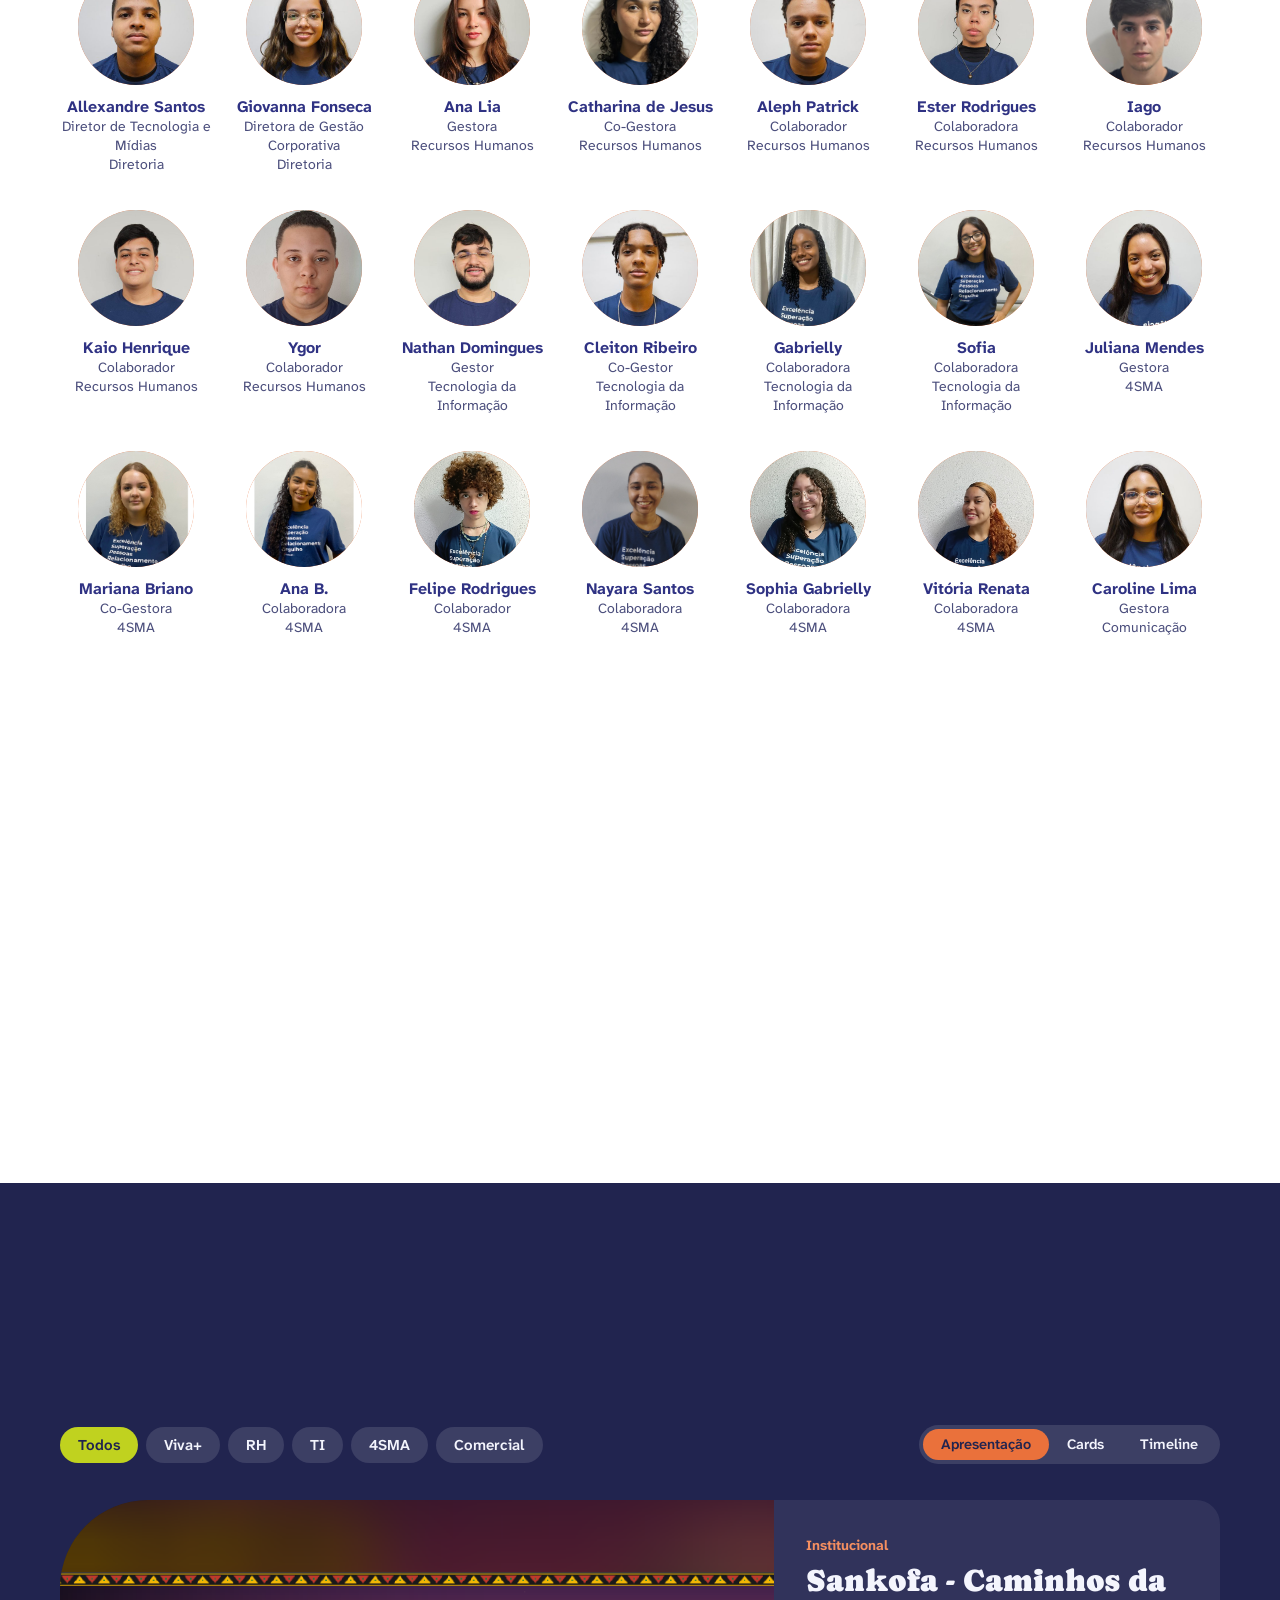
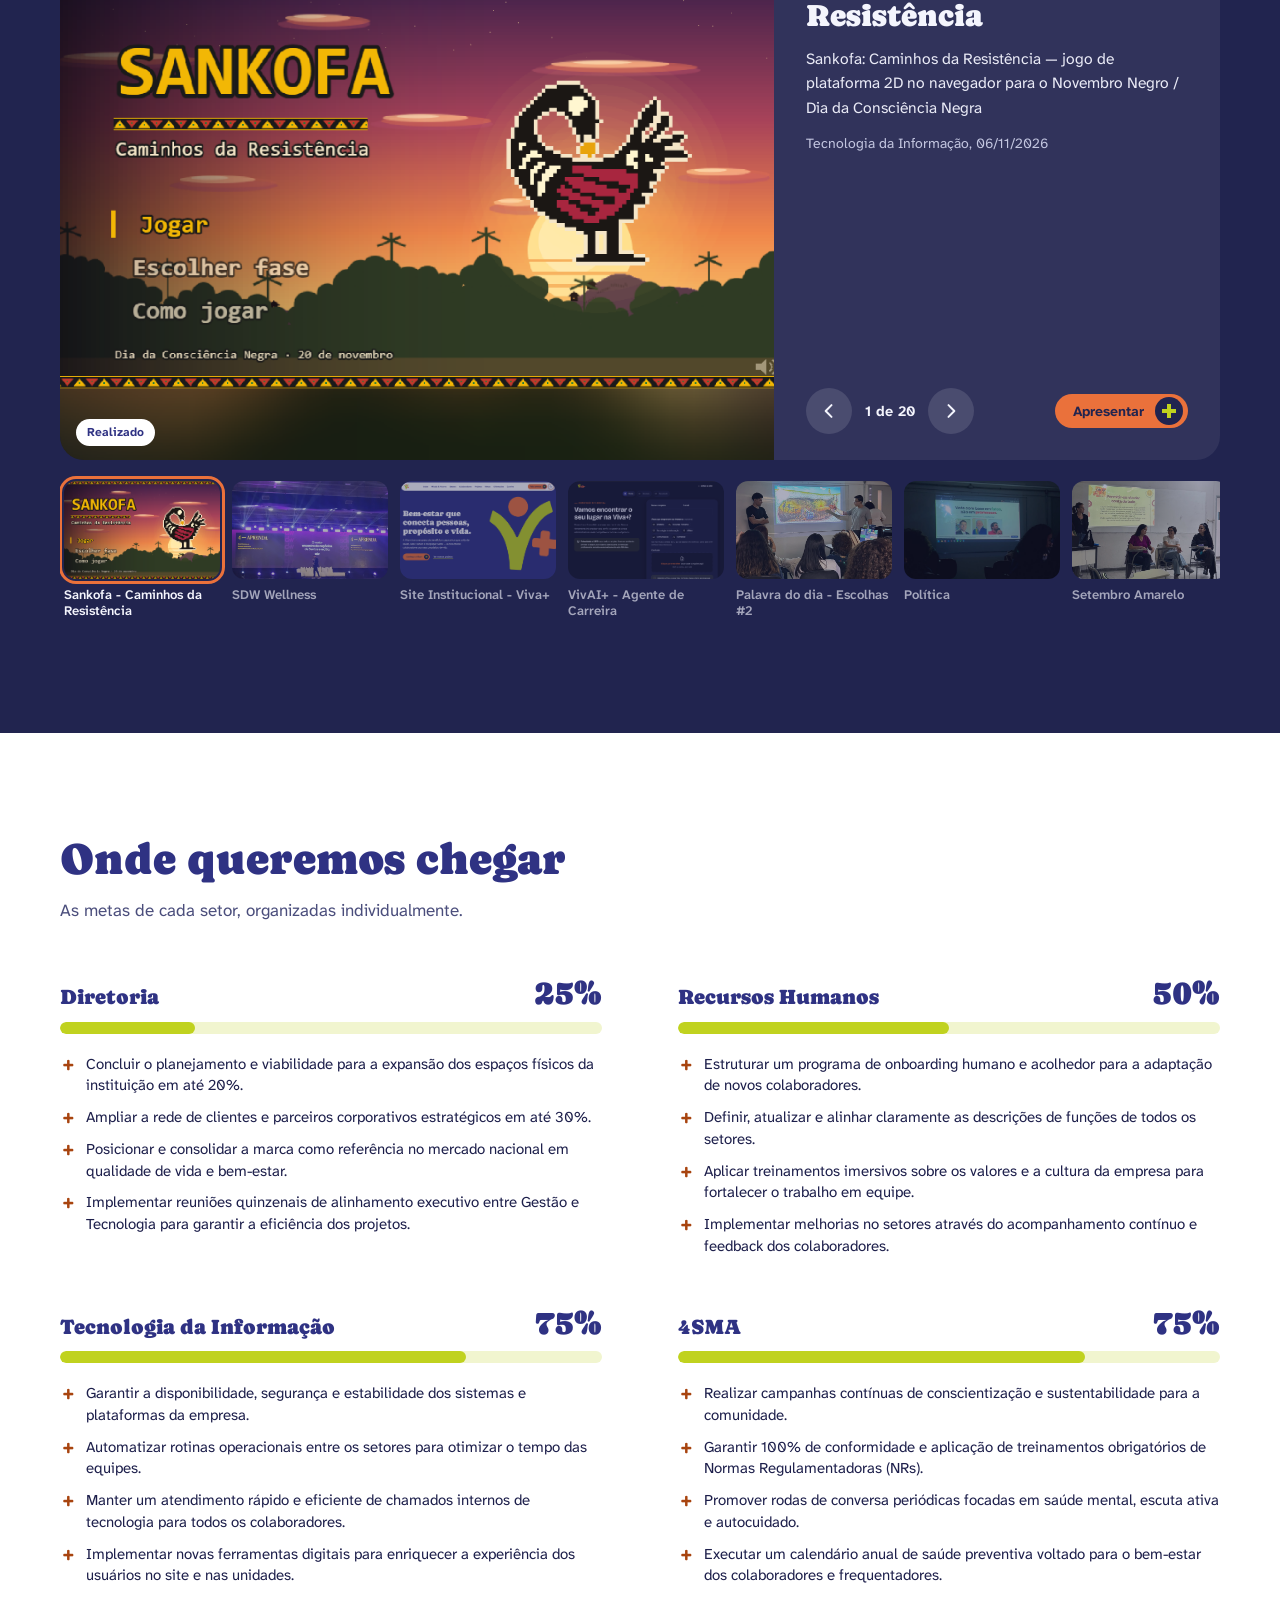
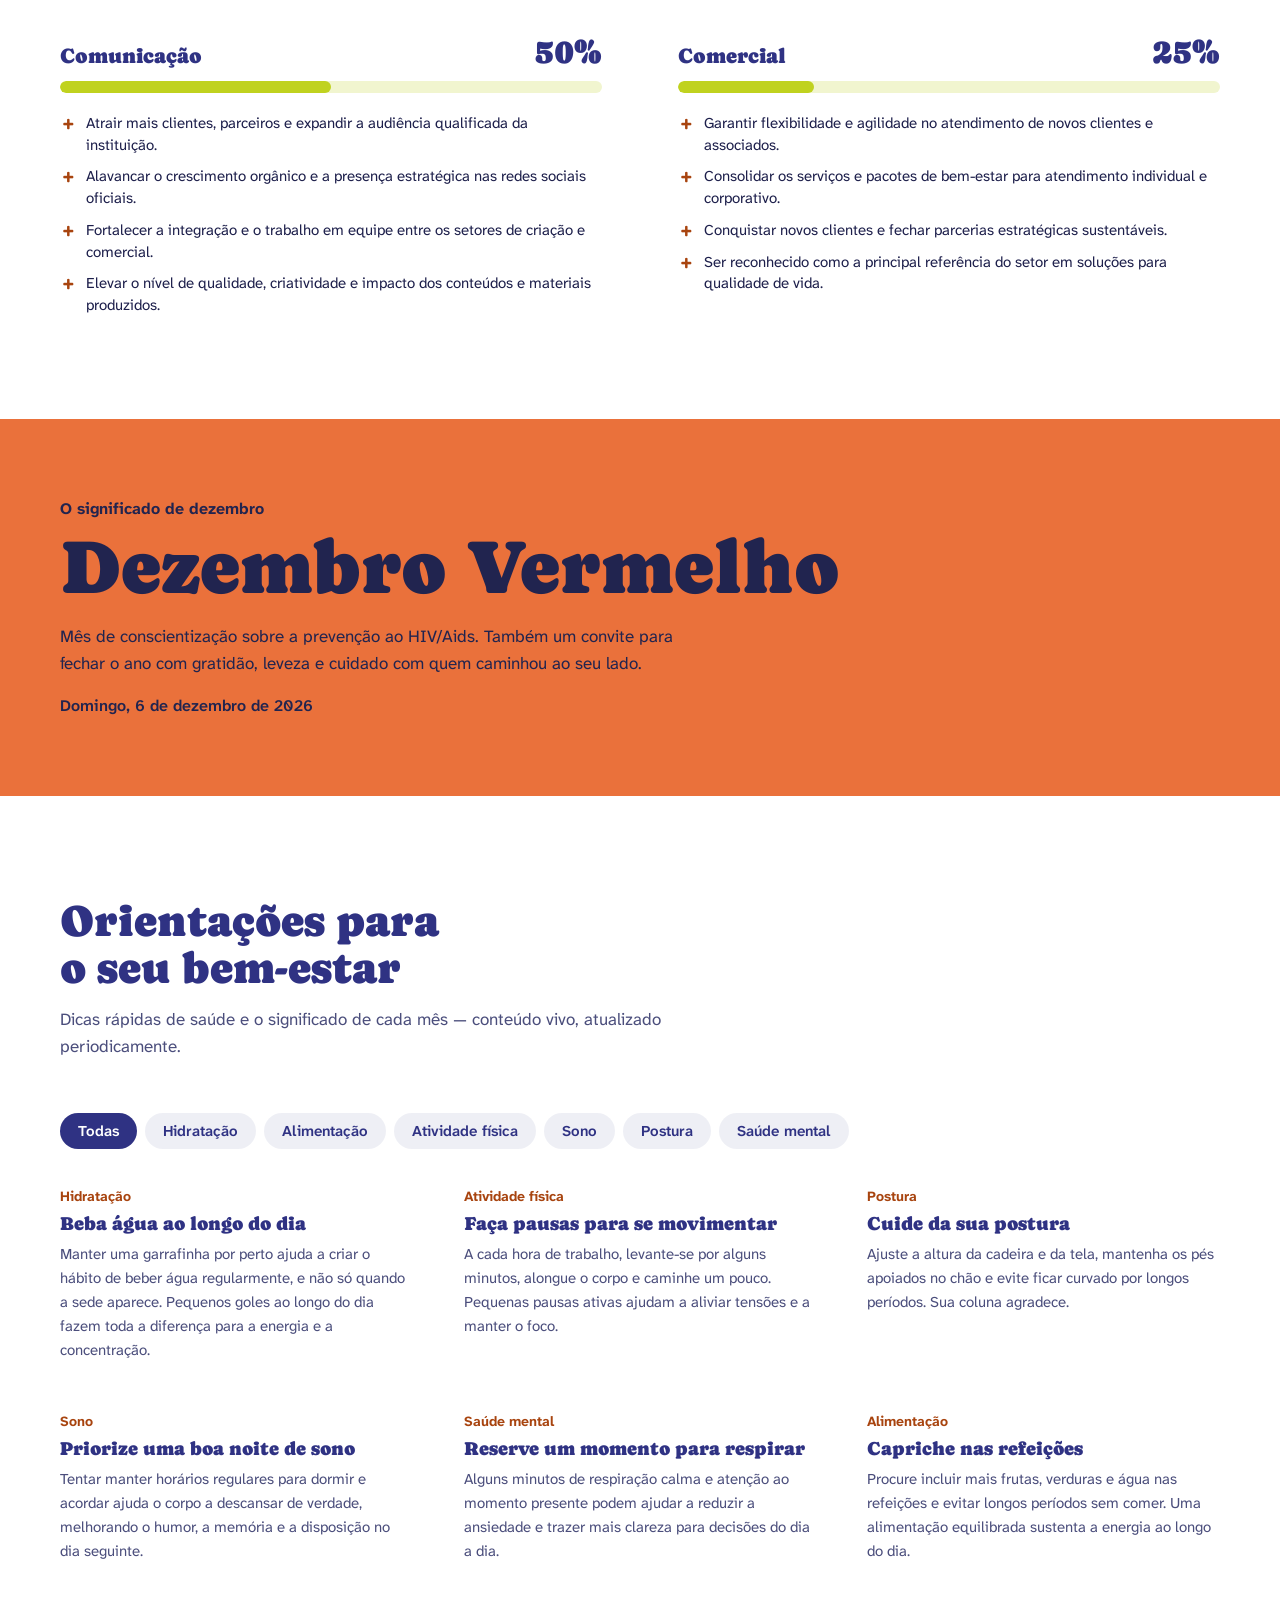
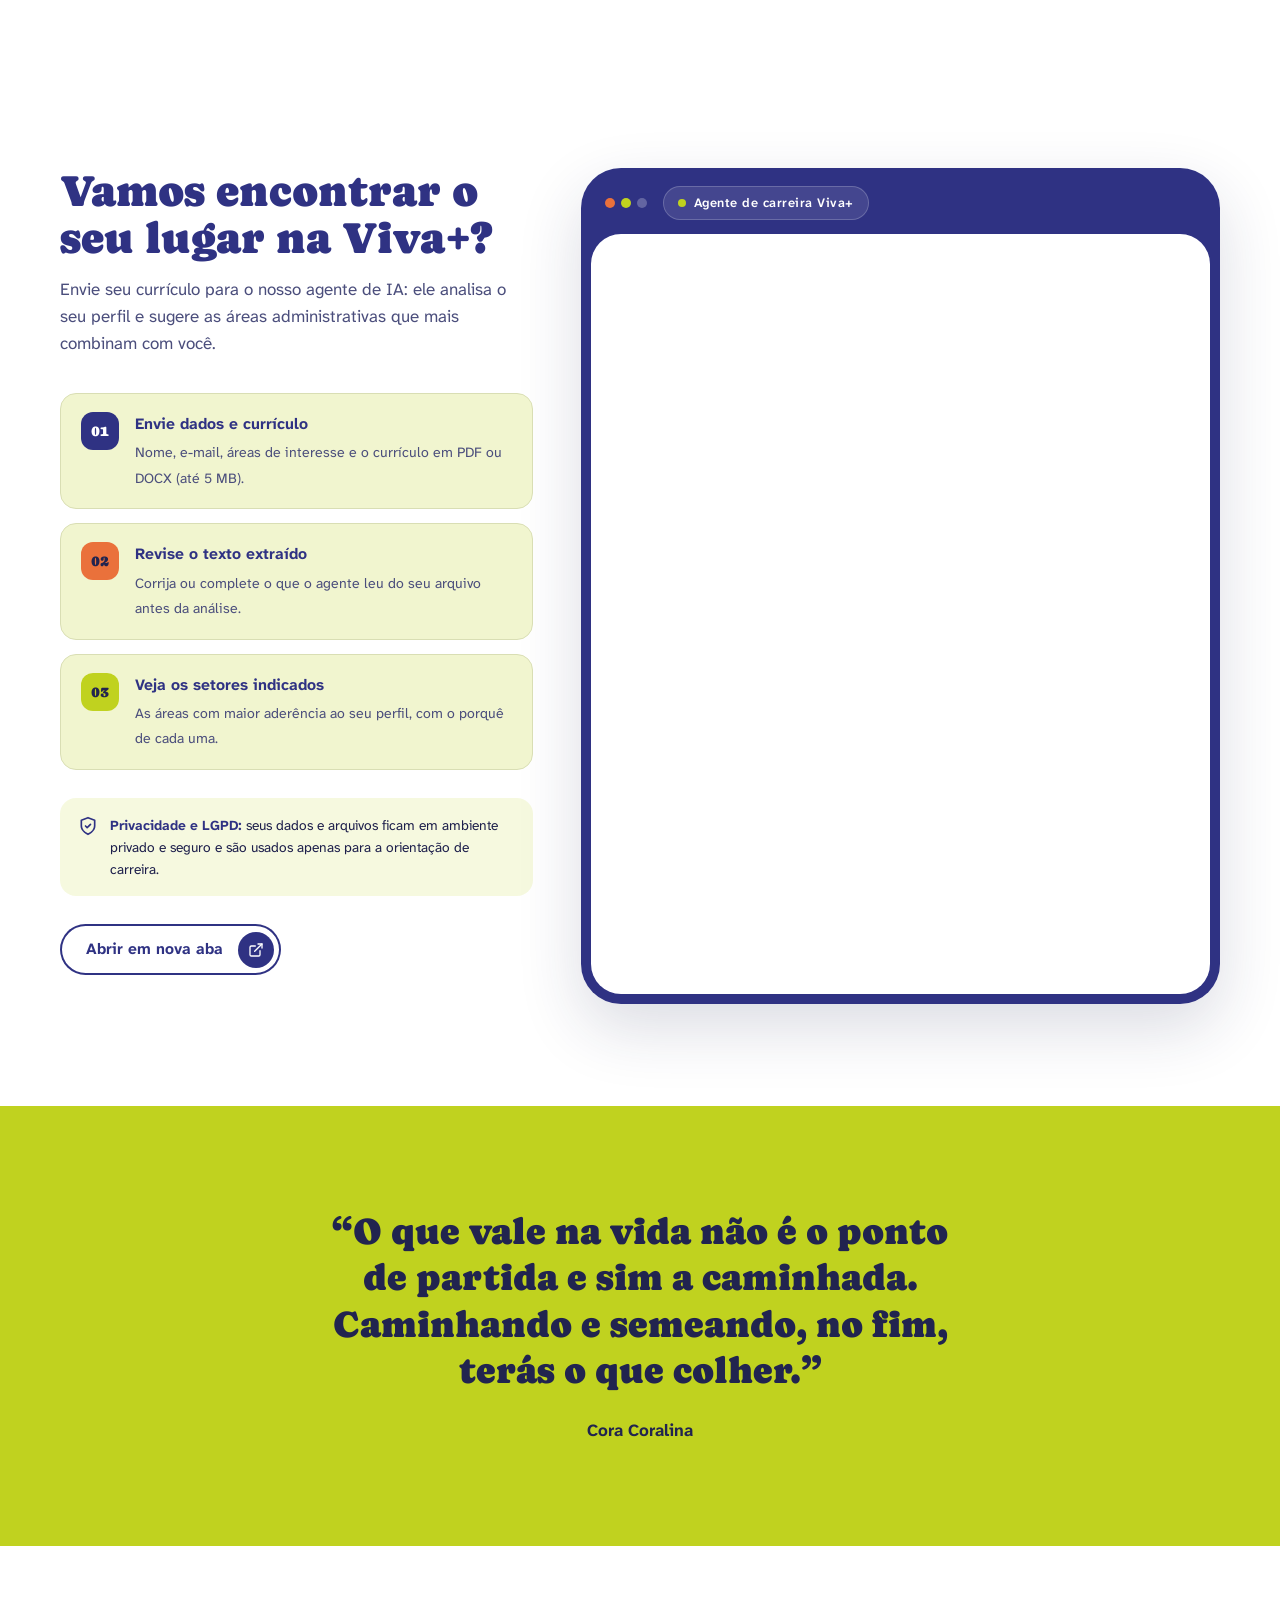
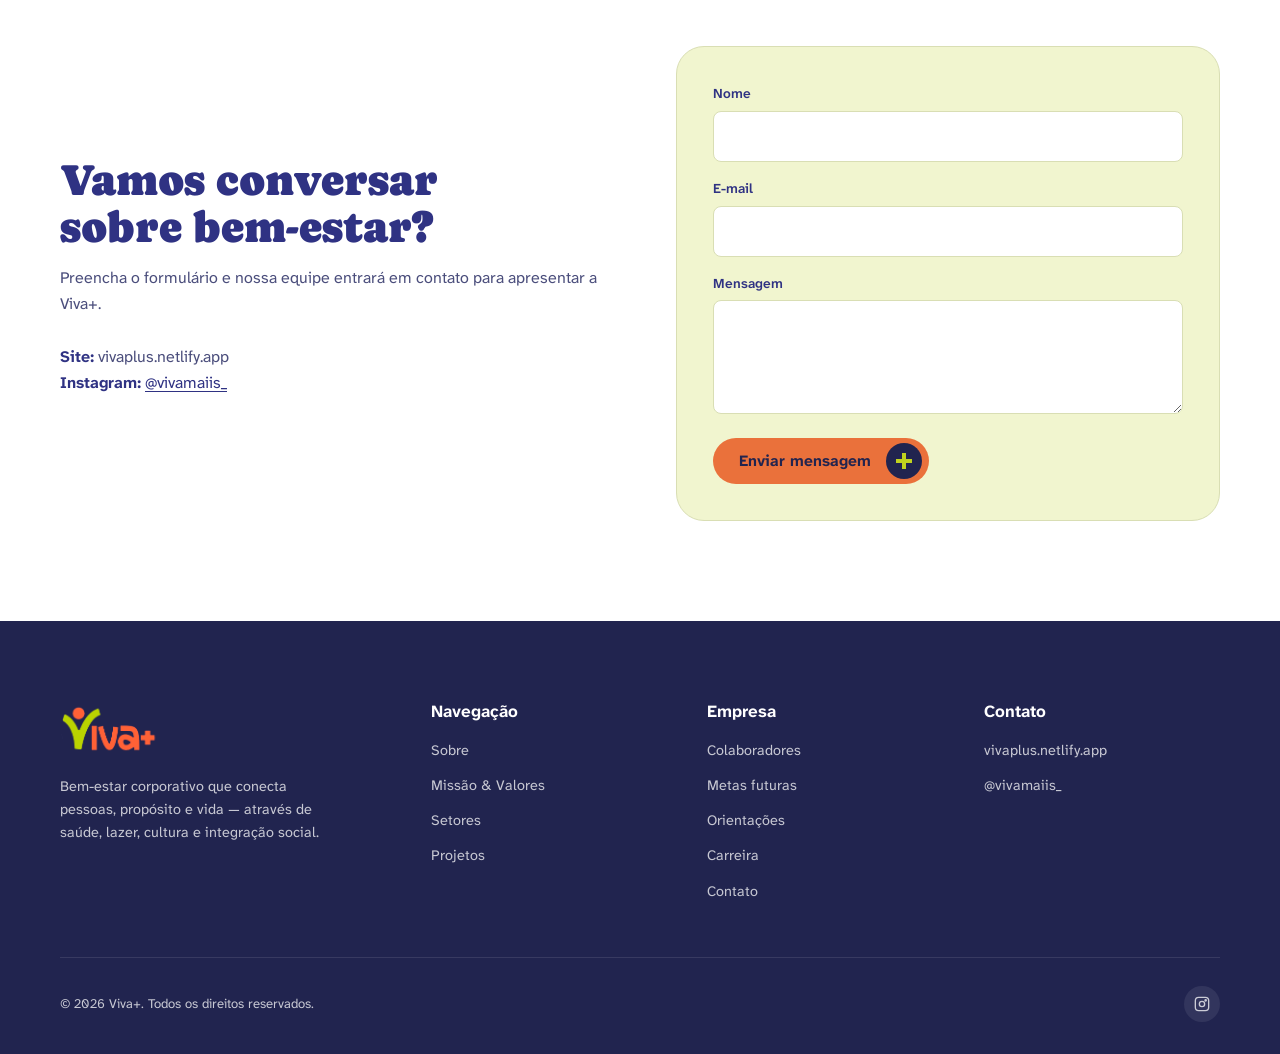
==== commit 53cf7fe1: "Corrige formulário, menu, modal e toques no celular Ajustes encontrados testando o site em 8 tamanho" ====
--- a/index.html
+++ b/index.html
@@ -368,7 +368,7 @@
           <p>Preencha o formulário e nossa equipe entrará em contato para apresentar a Viva+.</p>
           <p class="contact-info">
             <strong>Site:</strong> vivaplus.netlify.app<br />
-            <strong>Instagram:</strong> @vivamaiis_
+            <strong>Instagram:</strong> <a href="https://instagram.com/vivamaiis_" target="_blank" rel="noopener" class="contact-link">@vivamaiis_</a>
           </p>
         </div>
 
@@ -417,7 +417,7 @@
         <div class="footer-col">
           <h4>Contato</h4>
           <span>vivaplus.netlify.app</span>
-          <span>@vivamaiis_</span>
+          <a href="https://instagram.com/vivamaiis_" target="_blank" rel="noopener">@vivamaiis_</a>
         </div>
       </div>
 
--- a/css/style.css
+++ b/css/style.css
@@ -621,9 +621,34 @@
   transition: transform var(--transition-normal) var(--ease);
 }
 .modal-overlay.open .modal-panel { transform: translateY(0) scale(1); }
+/* Barra de rolagem do modal: pílula fina nas cores da marca, que para antes dos cantos arredondados.
+   No Chrome, scrollbar-color anularia estas regras, por isso ele fica restrito ao Firefox. */
+.modal-panel { --scroll-thumb: var(--color-blue); }
+.showcase-desc, .showcase-text, .showcase-strip { --scroll-thumb: var(--color-green); } /* fundo azul-escuro nos dois temas */
+.showcase-strip::-webkit-scrollbar { height: 12px; }
+.modal-panel:focus-visible { border-radius: var(--radius-xl); } /* a regra global de foco deixaria o painel quase reto */
+.modal-panel::-webkit-scrollbar, .showcase-desc::-webkit-scrollbar, .showcase-text::-webkit-scrollbar { width: 12px; }
+.showcase-desc::-webkit-scrollbar-track, .showcase-text::-webkit-scrollbar-track, .showcase-strip::-webkit-scrollbar-track { background: transparent; }
+.modal-panel::-webkit-scrollbar-track { background: transparent; margin-block: 36px; }
+.modal-panel::-webkit-scrollbar-thumb, .showcase-desc::-webkit-scrollbar-thumb, .showcase-text::-webkit-scrollbar-thumb, .showcase-strip::-webkit-scrollbar-thumb {
+  background: var(--scroll-thumb);
+  background-clip: padding-box;
+  border: 3px solid transparent;
+  border-radius: 999px;
+}
+.modal-panel::-webkit-scrollbar-thumb:hover, .showcase-desc::-webkit-scrollbar-thumb:hover, .showcase-text::-webkit-scrollbar-thumb:hover, .showcase-strip::-webkit-scrollbar-thumb:hover { background: var(--color-orange); background-clip: padding-box; }
+@supports not selector(::-webkit-scrollbar) {
+  .modal-panel, .showcase-desc, .showcase-text, .showcase-strip { scrollbar-width: thin; scrollbar-color: var(--scroll-thumb) transparent; }
+}
+/* Fica preso ao topo do painel enquanto o conteúdo rola: em textos longos (celular)
+   o botão de fechar continua à vista. As margens negativas o levam para o canto
+   sem ocupar espaço no fluxo. */
 .modal-close {
-  position: absolute;
-  top: 20px; right: 20px;
+  position: sticky;
+  top: -28px; /* mesmo valor da margem: preso a 20px do topo do painel */
+  z-index: 2;
+  margin: -28px -28px -40px auto;
+  box-shadow: 0 0 0 4px var(--color-surface);
   width: 40px; height: 40px;
   border-radius: 50%;
   background: var(--color-background);
@@ -633,7 +658,7 @@
 }
 .modal-close { transition: transform 0.4s var(--ease), background var(--transition-fast) var(--ease); }
 .modal-close:hover { background: var(--color-border); transform: rotate(90deg); }
-.modal-header { display: flex; align-items: center; gap: 18px; margin-bottom: 24px; }
+.modal-header { display: flex; align-items: center; gap: 18px; margin-bottom: 24px; padding-right: 32px; }
 .modal-header .sector-badge { width: 60px; height: 60px; }
 .modal-header h3 { font-size: 1.6rem; color: var(--color-heading); }
 .modal-header span { font-size: 0.9375rem; color: var(--color-muted); font-weight: 600; }
@@ -777,7 +802,7 @@
   display: flex;
   flex-direction: column;
   min-width: 0;
-  cursor: pointer;
+  /* Sem cursor de clique no card inteiro: só a foto (quando há galeria) e os botões fazem algo */
   background: var(--color-surface);
   border-radius: 20px;
   overflow: hidden;
@@ -902,7 +927,7 @@
 .showcase-nav:focus-visible { border-radius: 50%; }
 .showcase-present { margin-left: auto; }
 
-.showcase-strip { display: flex; align-items: flex-start; gap: 12px; margin-top: 16px; padding: 5px 4px 12px; overflow-x: auto; scrollbar-width: thin; scrollbar-color: rgba(255,255,255,0.3) transparent; }
+.showcase-strip { display: flex; align-items: flex-start; gap: 12px; margin-top: 16px; padding: 5px 4px 12px; overflow-x: auto; overflow-y: hidden; }
 .showcase-thumb { flex: 0 0 156px; text-align: left; color: var(--color-heading); opacity: 0.62; transition: opacity 0.3s var(--ease); }
 .showcase-thumb:hover, .showcase-thumb[aria-current="true"] { opacity: 1; }
 .showcase-thumb-img { display: block; aspect-ratio: 16/10; border-radius: 12px; overflow: hidden; background: var(--color-blue); outline: 3px solid transparent; outline-offset: 2px; transition: outline-color 0.3s var(--ease); }
@@ -1304,6 +1329,8 @@
 /* ---------- CONTATO ---------- */
 .contact { padding-block: 100px; }
 .contact-info { margin-top: 28px; }
+.contact-link { color: var(--color-heading); text-decoration: underline; text-underline-offset: 3px; padding-block: 8px; }
+.contact-link:hover { color: var(--color-accent-text); }
 .contact-form {
   background: var(--color-background);
   border-radius: var(--radius-lg);
@@ -1345,7 +1372,9 @@
 .footer-brand img { height: 56px; width: auto; margin-bottom: 18px; }
 .footer-brand p { font-size: 0.9rem; max-width: 280px; }
 .footer-col h4 { color: var(--color-white); font-size: 1.0625rem; margin-bottom: 18px; }
-.footer-col a, .footer-col span { display: block; font-size: 0.9rem; margin-bottom: 12px; transition: color var(--transition-fast) var(--ease); }
+/* Altura de toque confortável no celular (antes ~23px) sem mudar o espaçamento visual */
+.footer-col a, .footer-col span { display: block; width: fit-content; font-size: 0.9rem; padding-block: 6px; margin-bottom: 0; transition: color var(--transition-fast) var(--ease); }
+.footer-col h4 + * { margin-top: -6px; }
 .footer-col a:hover { color: var(--color-green); }
 .footer-bottom { display: flex; justify-content: space-between; align-items: center; padding-top: 28px; font-size: 0.82rem; flex-wrap: wrap; gap: 12px; }
 .footer-social { display: flex; gap: 12px; }
@@ -1375,6 +1404,14 @@
   transition: all var(--transition-normal) var(--ease);
 }
 .toast.show { transform: translateY(0); opacity: 1; }
+@media (max-width: 480px) {
+  .toast { left: 16px; right: 16px; bottom: 16px; }
+}
+
+/* Menu do celular nunca aparece em tela larga (ex.: tablet girado com o menu aberto) */
+@media (min-width: 1025px) {
+  .nav-mobile { display: none; }
+}
 
 /* =========================================================
    MODO ESCURO
@@ -1404,6 +1441,7 @@
 }
 
 :root[data-theme="dark"] .org-chart { --org-line: var(--color-green); }
+:root[data-theme="dark"] .modal-panel { --scroll-thumb: var(--color-green); }
 /* Sobre fundo escuro, a mistura "multiply" escureceria os círculos: eles se sobrepõem sem misturar */
 :root[data-theme="dark"] .pillar-card::before { mix-blend-mode: normal; }
 :root[data-theme="dark"] .pillar-card:nth-child(3) { --pillar-color: var(--color-blue-soft); }
--- a/css/responsive.css
+++ b/css/responsive.css
@@ -113,7 +113,8 @@
   .showcase-stage, .showcase.is-presenting .showcase-stage { grid-template-columns: minmax(0, 1fr); grid-template-rows: auto auto; height: auto; border-radius: 56px 20px 20px 20px; }
   .showcase-photo { aspect-ratio: 4/3; }
   .showcase-info { padding: 20px 20px 18px; }
-  .showcase-desc { overflow: visible; }
+  /* Texto longo rola dentro da própria caixa; no fim dele, a página continua rolando */
+  .showcase-desc { overflow-y: auto; max-height: clamp(120px, 30vh, 240px); max-height: clamp(120px, 30svh, 240px); }
   .showcase-thumb { flex-basis: 128px; }
   .showcase.is-presenting { overflow-y: auto; padding: 14px 14px 8px; }
   .showcase.is-presenting .showcase-stage { flex: none; }
@@ -122,6 +123,7 @@
   .footer-brand { grid-column: 1 / -1; }
 
   .modal-panel { padding: 32px 24px; }
+  .modal-close { top: -18px; margin: -18px -12px -40px auto; }
 
   /* Galeria de fotos: grade com tiles menores; foto ocupa a largura toda, setas por cima dela */
   .lightbox-grid-view { padding: 70px 14px 14px; }
@@ -202,6 +204,28 @@
   .team-avatar { width: 92px; height: 92px; }
 }
 
+/* ---------- Apresentação em celular e tablet: a faixa de projetos nunca é espremida ---------- */
+@media (max-width: 1024px) {
+  .showcase.is-presenting .showcase-strip { flex: none; }
+}
+
+/* ---------- Apresentação em pé: foto em cima e texto embaixo, tudo em uma tela só ---------- */
+@media (max-width: 1024px) and (orientation: portrait) {
+  .showcase.is-presenting { overflow: hidden; }
+  .showcase.is-presenting .showcase-stage {
+    flex: 1 1 auto;
+    min-height: 0;
+    height: auto;
+    grid-template-columns: minmax(0, 1fr);
+    grid-template-rows: minmax(0, 0.8fr) minmax(0, 1.2fr);
+  }
+  .showcase.is-presenting .showcase-photo { aspect-ratio: auto; min-height: 0; }
+  .showcase.is-presenting .showcase-info { padding: 20px 20px 18px; }
+  .showcase.is-presenting .showcase-text { overflow-x: hidden; overflow-y: auto; }
+  .showcase.is-presenting .showcase-desc { flex: none; max-height: none; overflow: visible; }
+  .showcase.is-presenting .showcase-controls { flex: none; }
+}
+
 /* ---------- Celular deitado: pouca altura, então texto e imagem ficam lado a lado ---------- */
 @media (max-height: 500px) and (orientation: landscape) {
   .hero { padding-block: calc(var(--header-height) + 22px) 20px; }
@@ -225,3 +249,47 @@
   .showcase.is-presenting .showcase-text { flex: 1 1 auto; min-height: 0; overflow-y: auto; }
   .showcase.is-presenting .showcase-controls { flex: none; flex-wrap: nowrap; gap: 6px; margin-top: 0; padding-top: 8px; }
 }
+
+/* ---------- Telas de toque: o hover não "gruda" depois do toque ----------
+   No celular, o navegador mantém o :hover no último elemento tocado. Sem isto,
+   um botão tocado ficava com a cor de hover (ex.: "Enviar mensagem" escuro),
+   o botão de tema parecia "pressionado" e cards ficavam levantados. Aqui os
+   efeitos de hover voltam ao estado normal; o :active continua dando retorno. */
+@media (hover: none) {
+  .btn-primary:hover { background-color: var(--color-orange); color: var(--color-blue-dark); }
+  .btn-outline:hover { background-color: transparent; color: var(--color-heading); }
+  .btn:hover::before, .btn:hover::after, .btn:hover svg { transform: none; }
+
+  .brand:hover { transform: none; }
+  .theme-toggle:hover { --tt-fill: transparent; --tt-ring: var(--color-heading); color: var(--color-heading); transform: none; }
+  .theme-toggle:hover svg { rotate: none; }
+  .hero-link:hover { background-size: 100% 2px; color: inherit; }
+
+  .org-item:hover { --org-line: inherit; color: var(--color-heading); }
+  .org-item:hover .sector-badge { transform: none; box-shadow: none; }
+  .sector-card:hover { border-radius: 24px 24px 88px 24px; }
+  .sector-card:hover .sector-cta::after { transform: none; }
+  .modal-close:hover { background: var(--color-background); transform: none; }
+
+  .filter-btn:not(.active):hover { background: var(--nav-hover); color: var(--color-heading); }
+  .filter-btn:hover { transform: none; }
+  .team-card:hover .team-avatar { transform: none; box-shadow: none; }
+  .project-card:hover { transform: none; box-shadow: none; }
+  .project-card:hover .project-thumb-img { transform: none; }
+  .project-photos:hover, .project-thumb.has-gallery:hover .project-photos { background: var(--color-blue-dark); transform: none; }
+  .project-photos:hover b, .project-thumb.has-gallery:hover .project-photos b { background: var(--color-green); color: var(--color-blue-dark); }
+  .timeline-item:hover { transform: none; }
+
+  .showcase-nav:hover { background: var(--nav-hover); color: var(--color-heading); transform: none; }
+  .showcase-nav:active { background: var(--color-orange); color: var(--color-blue-dark); }
+  .showcase-thumb:not([aria-current="true"]):hover { opacity: 0.62; }
+  .showcase-thumb:hover .showcase-thumb-img img { transform: none; }
+  .showcase.is-presenting .showcase-exit:hover { background: var(--color-white); transform: none; }
+
+  .lightbox-close:hover, .lightbox-nav:hover, .lightbox-back:hover { background: var(--color-white); color: var(--color-blue); transform: none; }
+  .lightbox-tile:hover { transform: none; border-color: transparent; box-shadow: none; }
+
+  .footer-col a:hover { color: inherit; }
+  .footer-social a:hover { background: rgba(255, 255, 255, 0.08); transform: none; }
+  .contact-link:hover { color: var(--color-heading); }
+}
